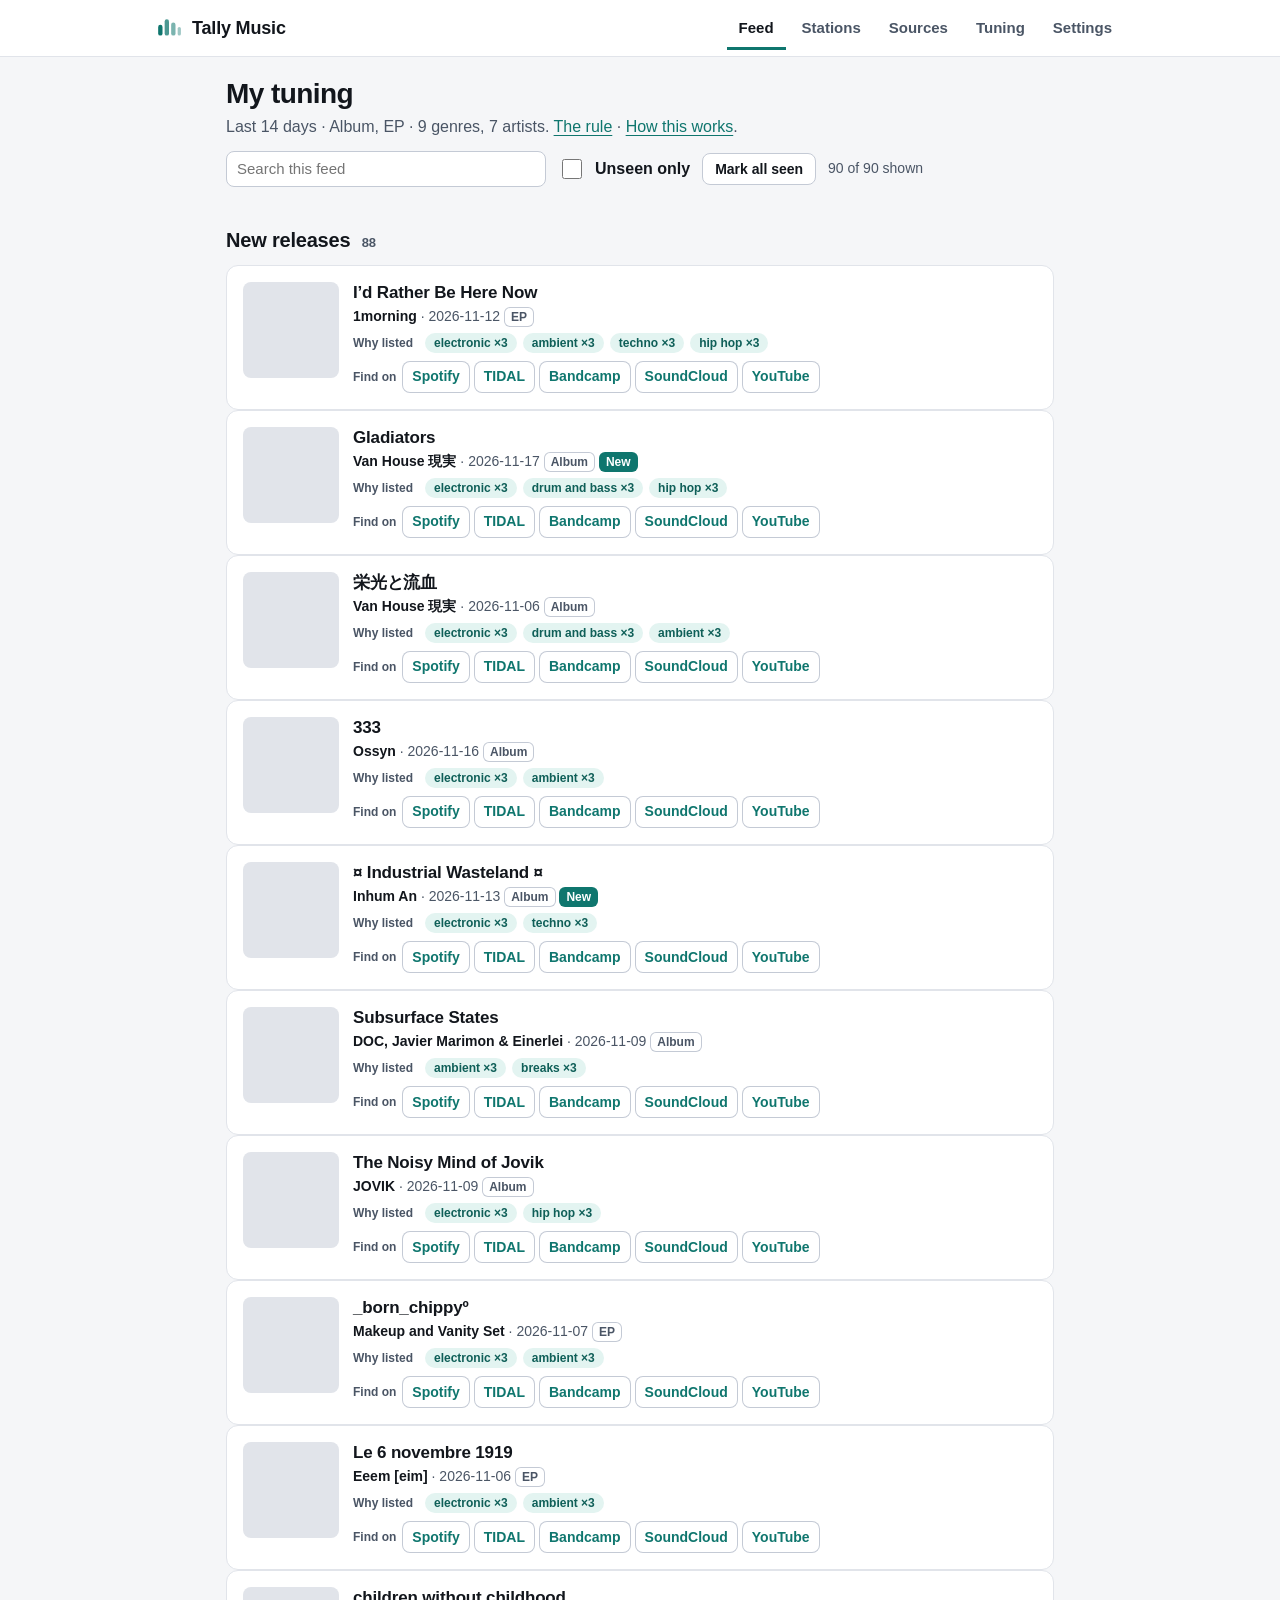
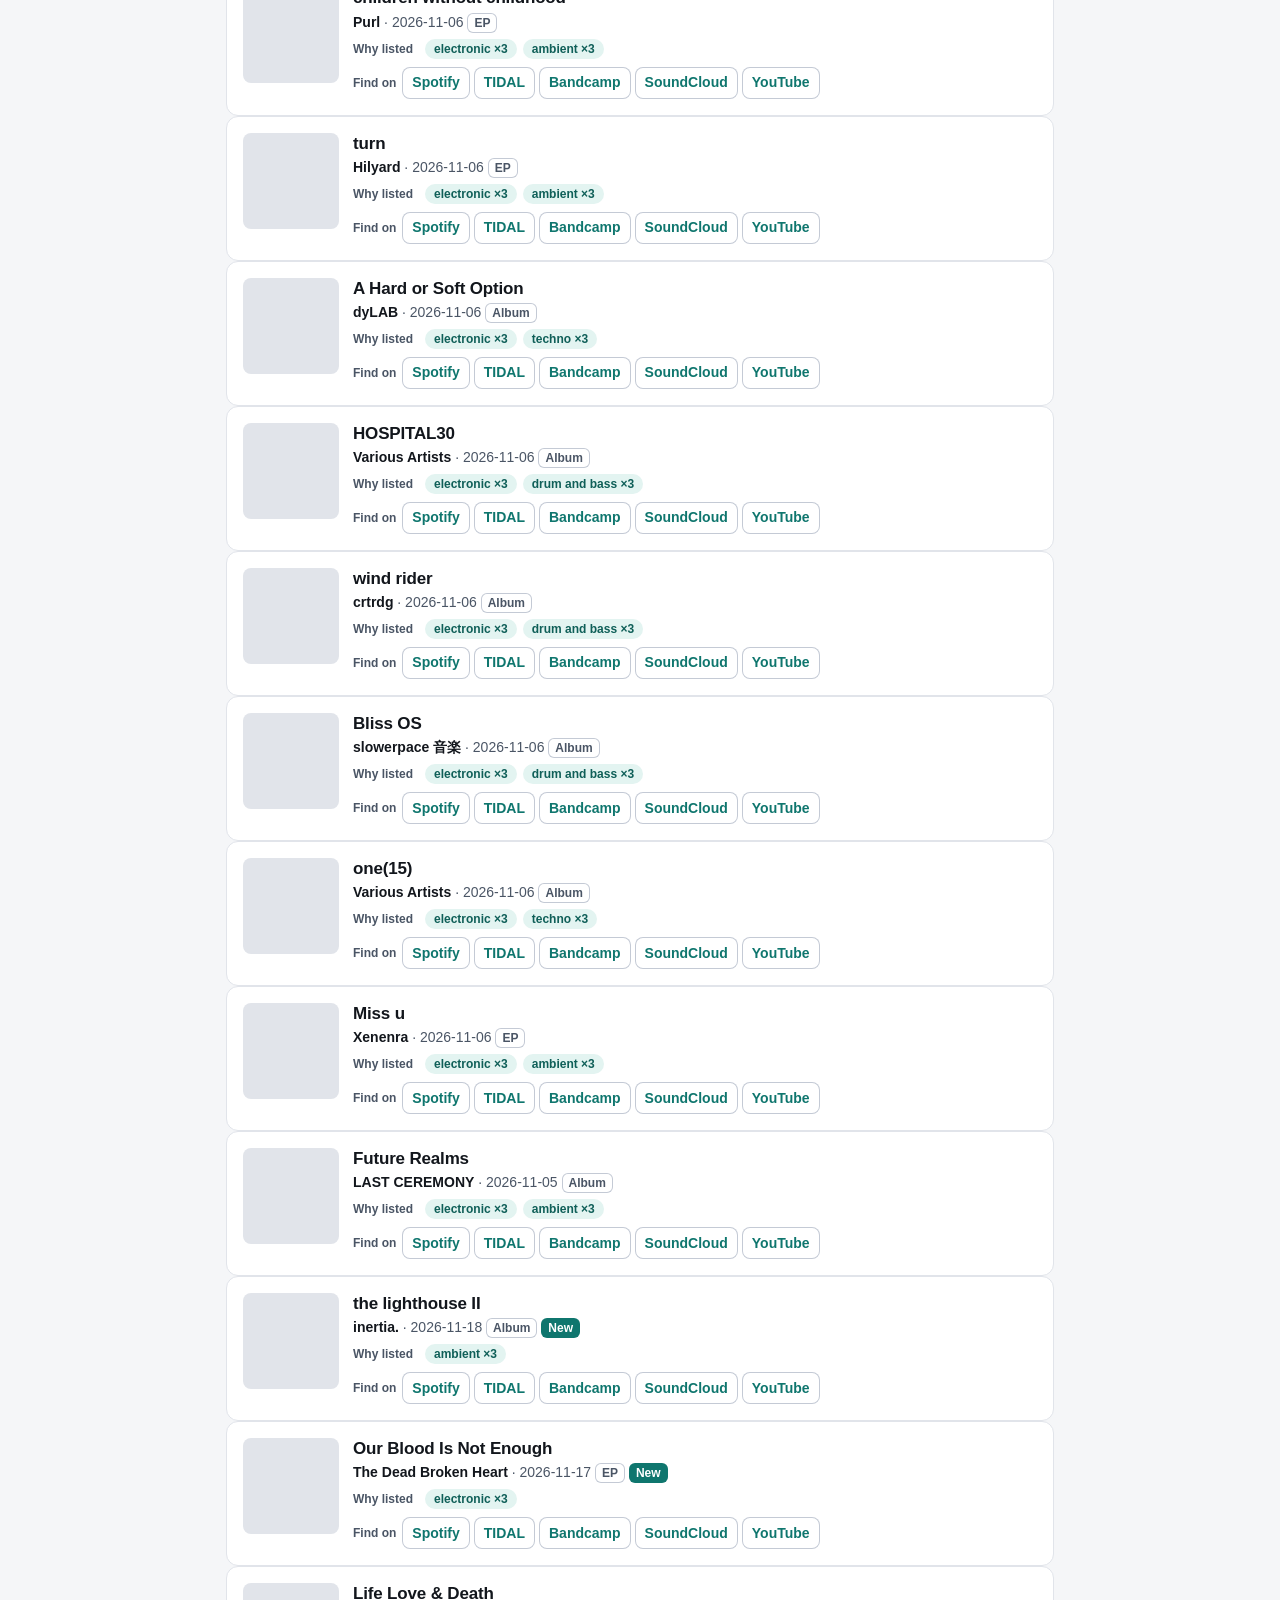
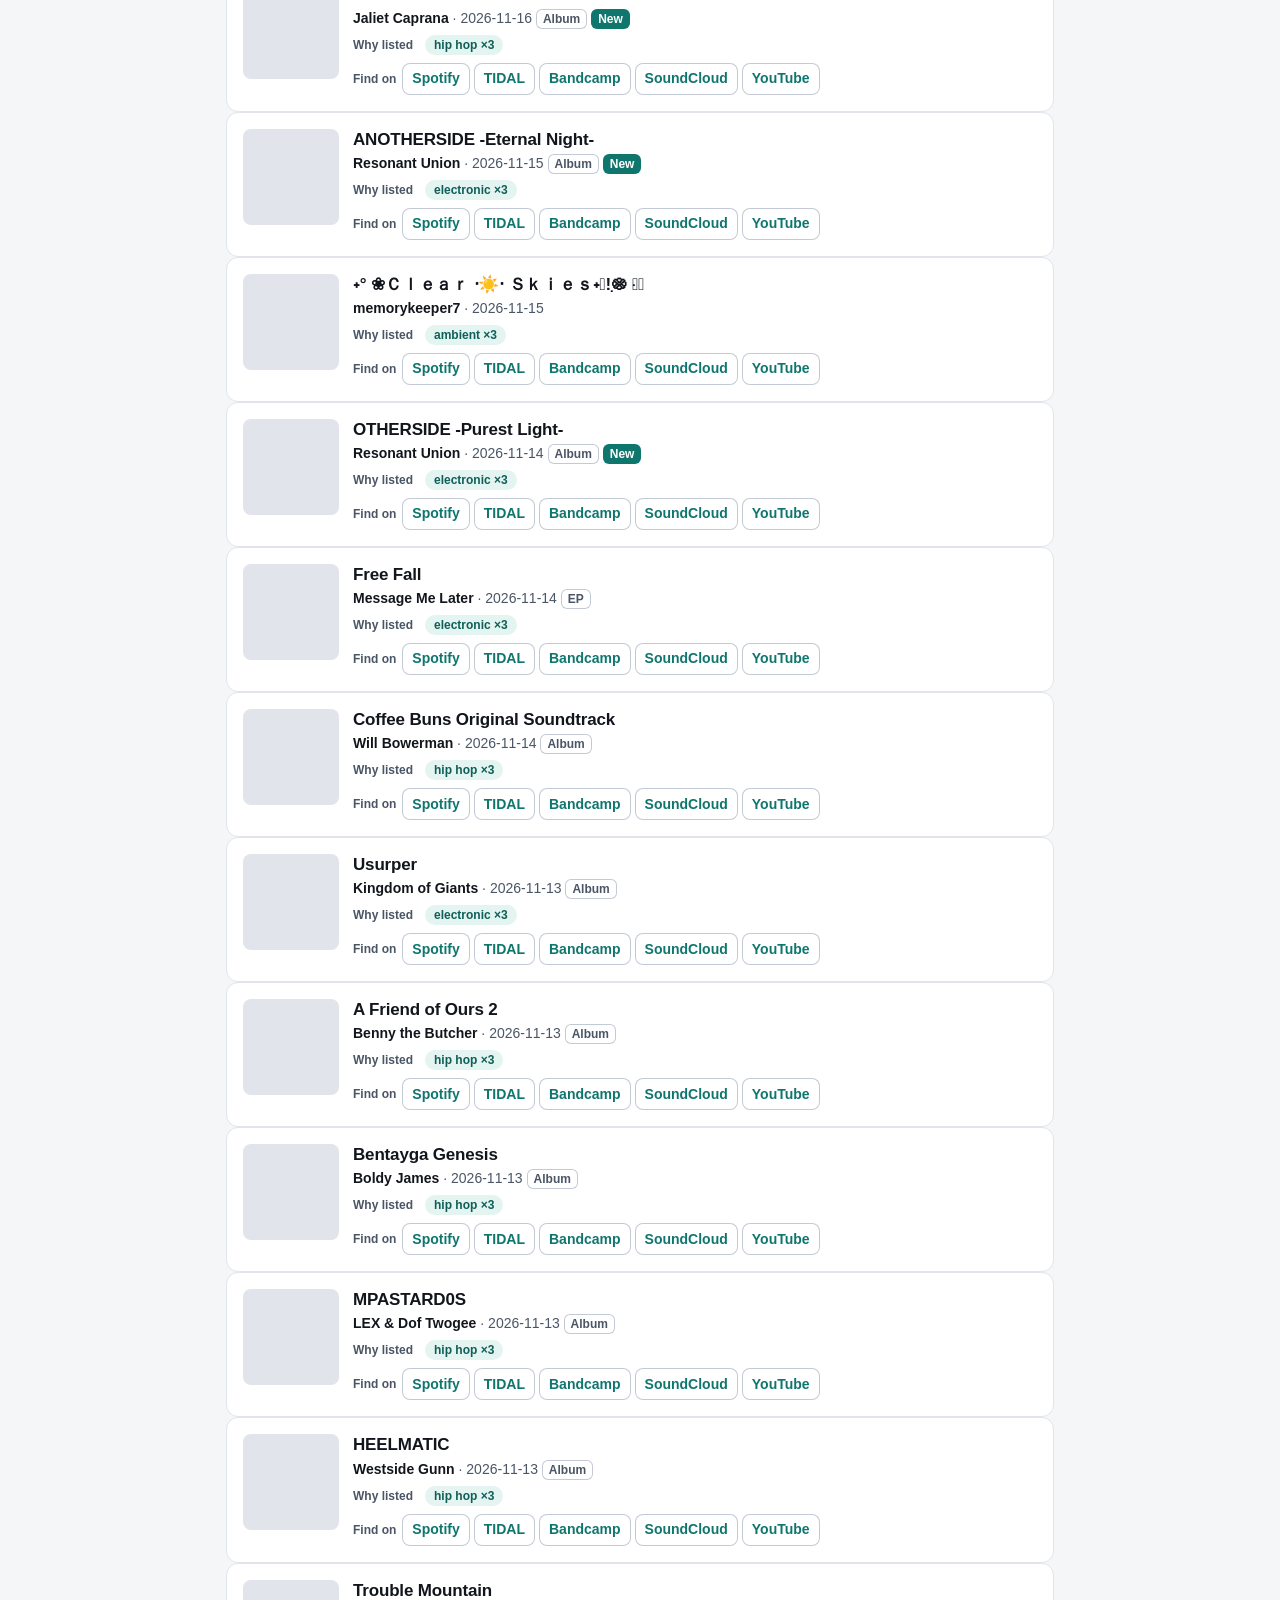
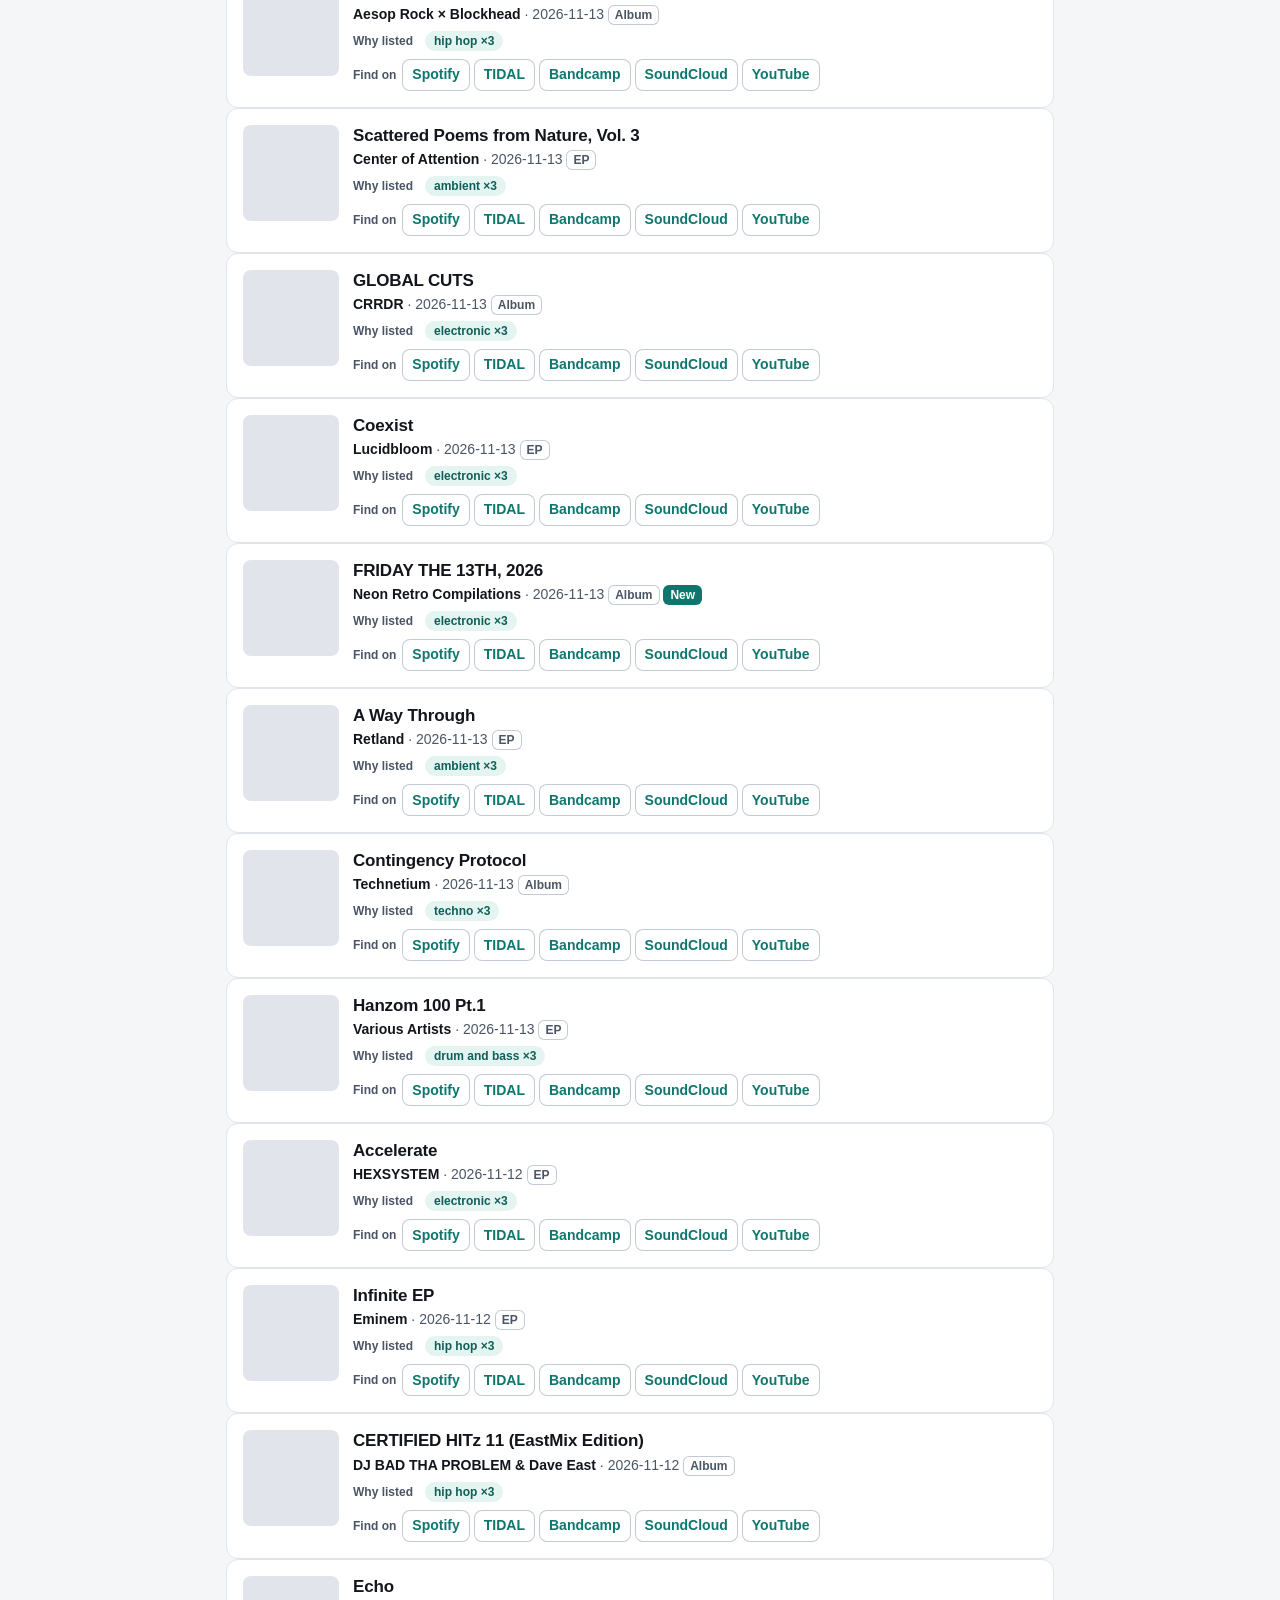
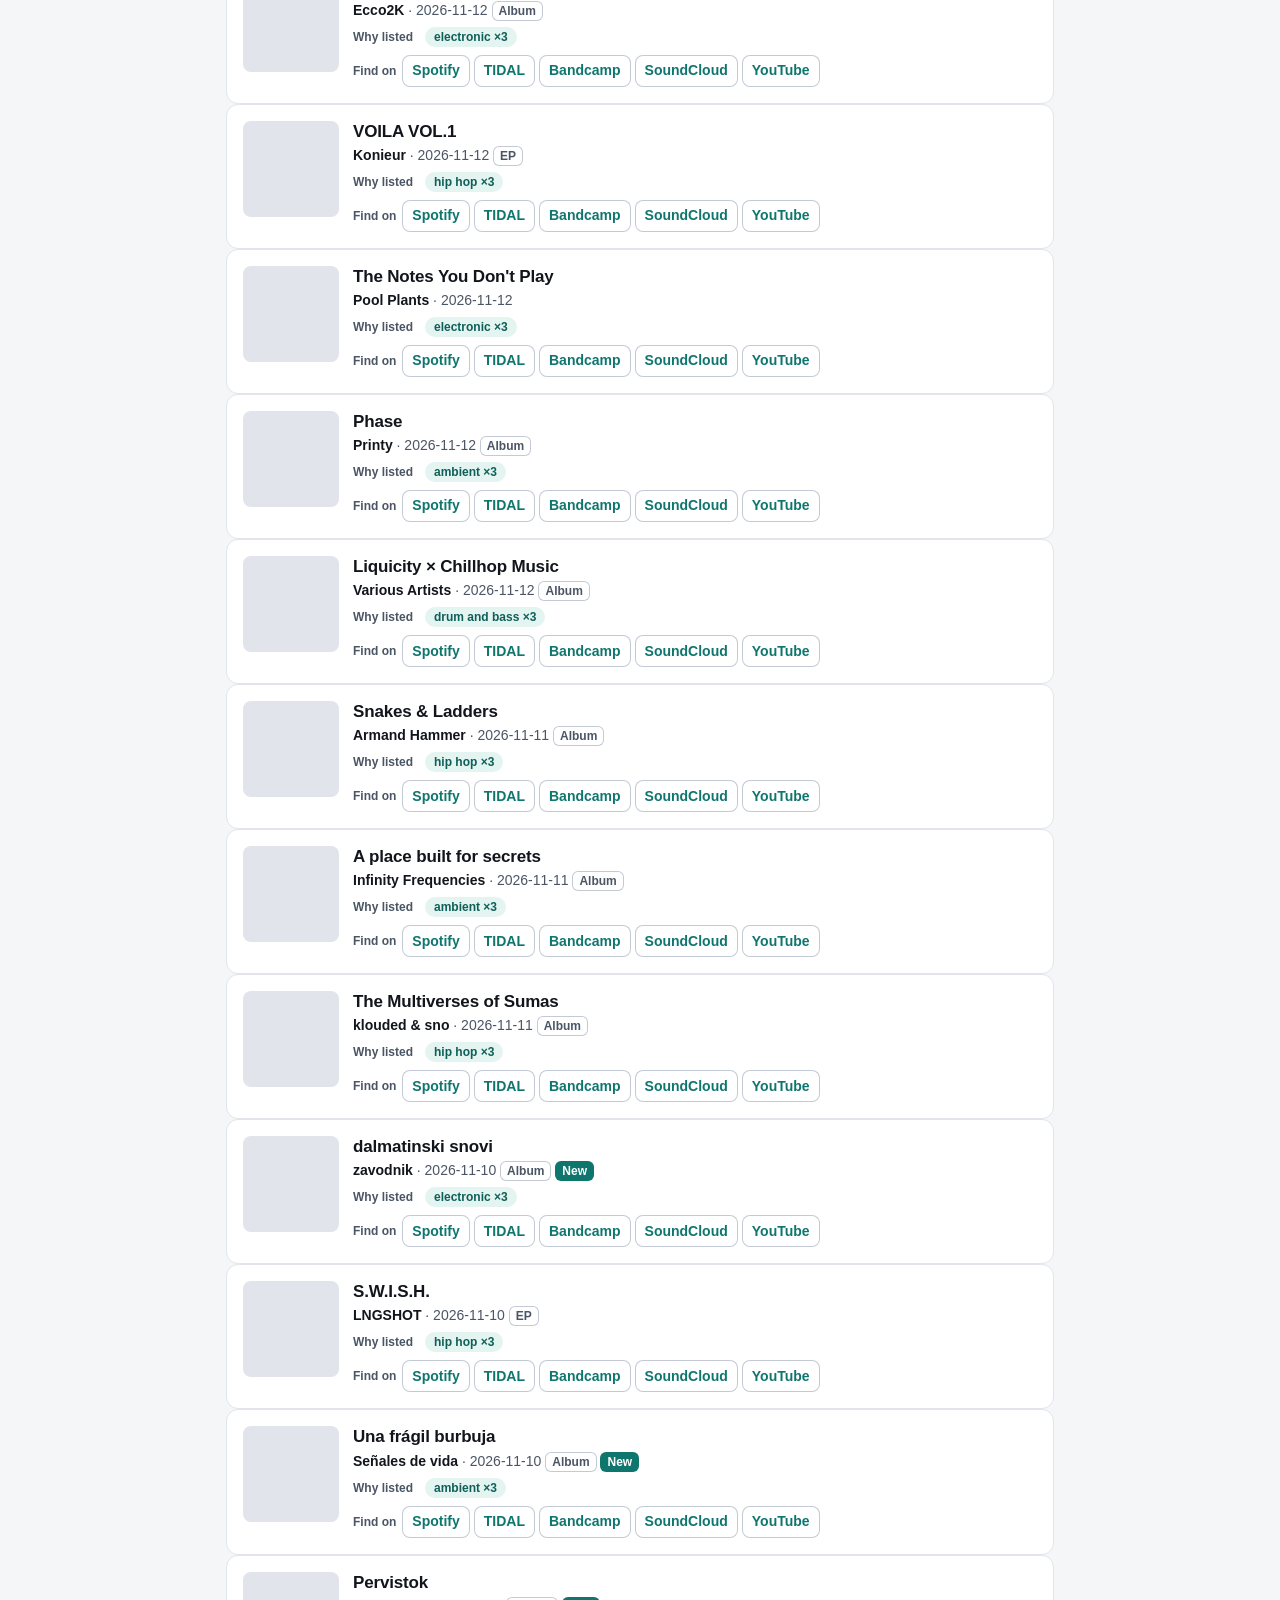
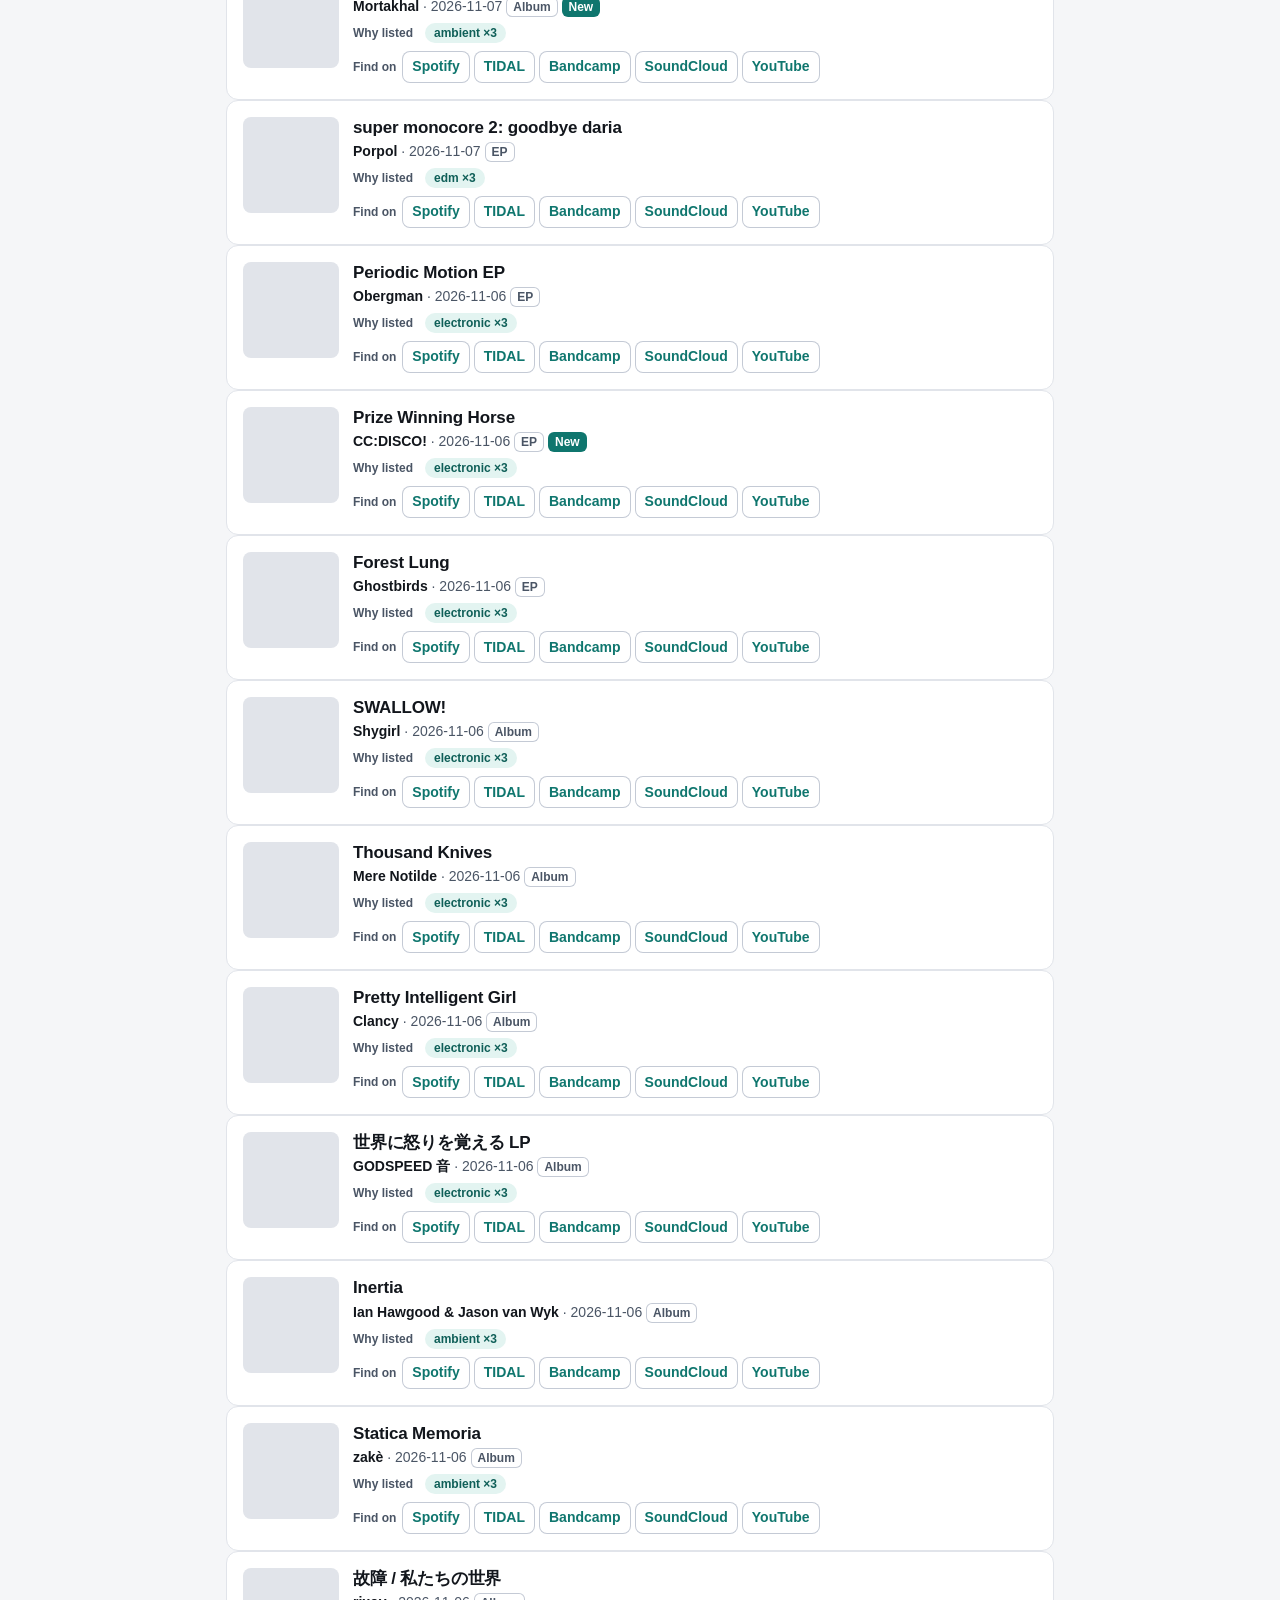
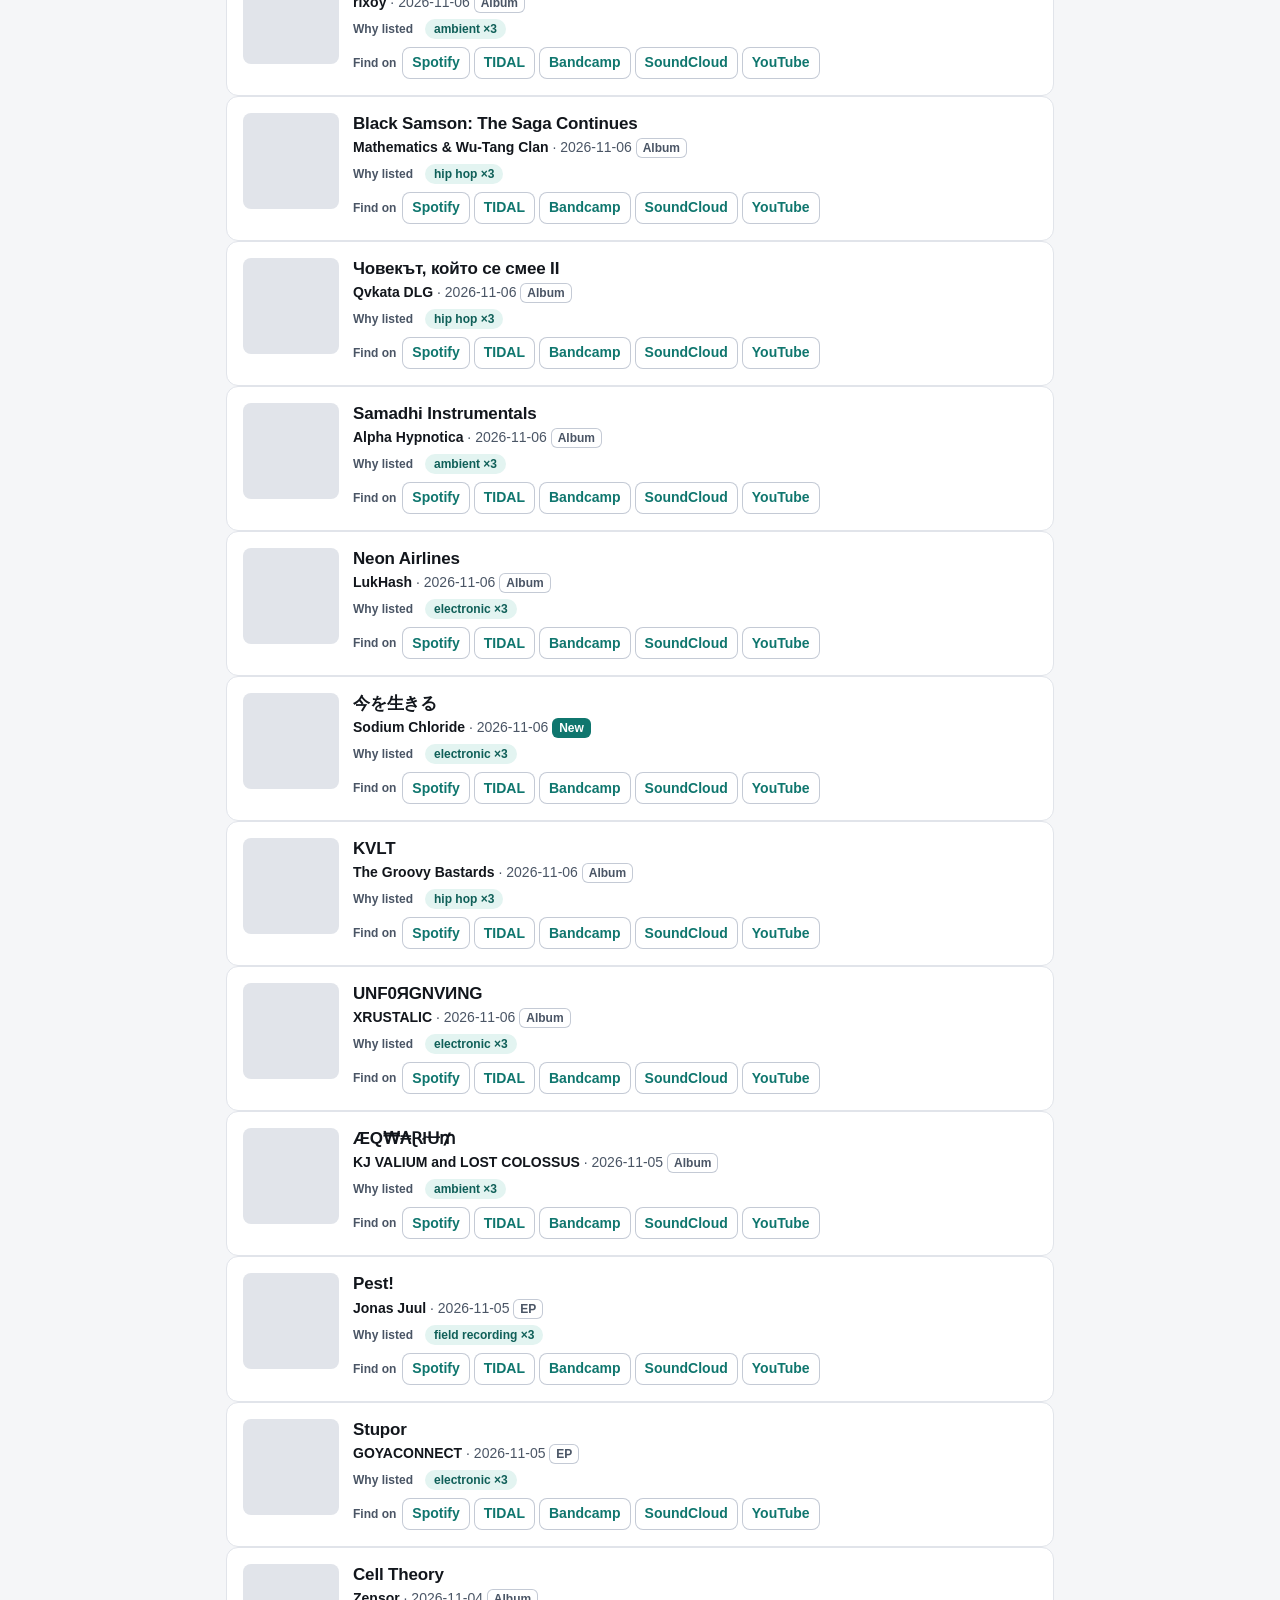
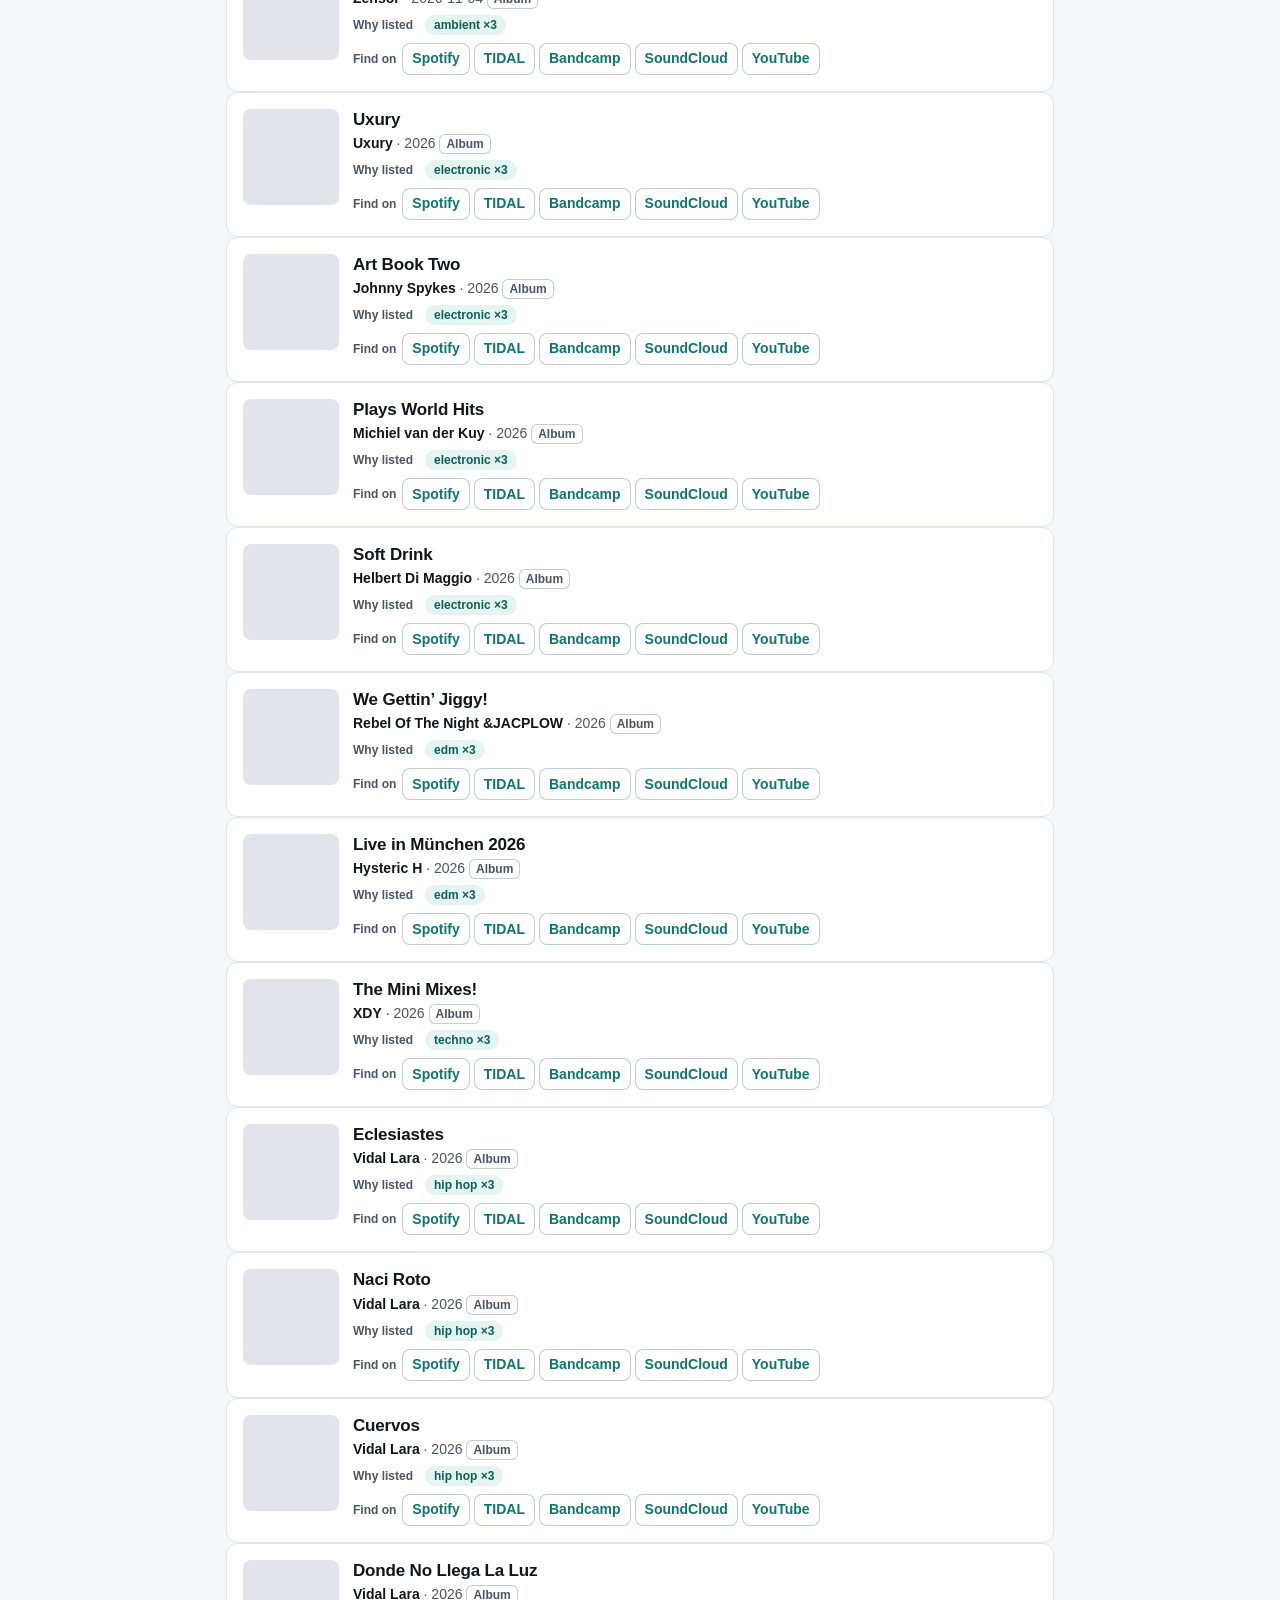
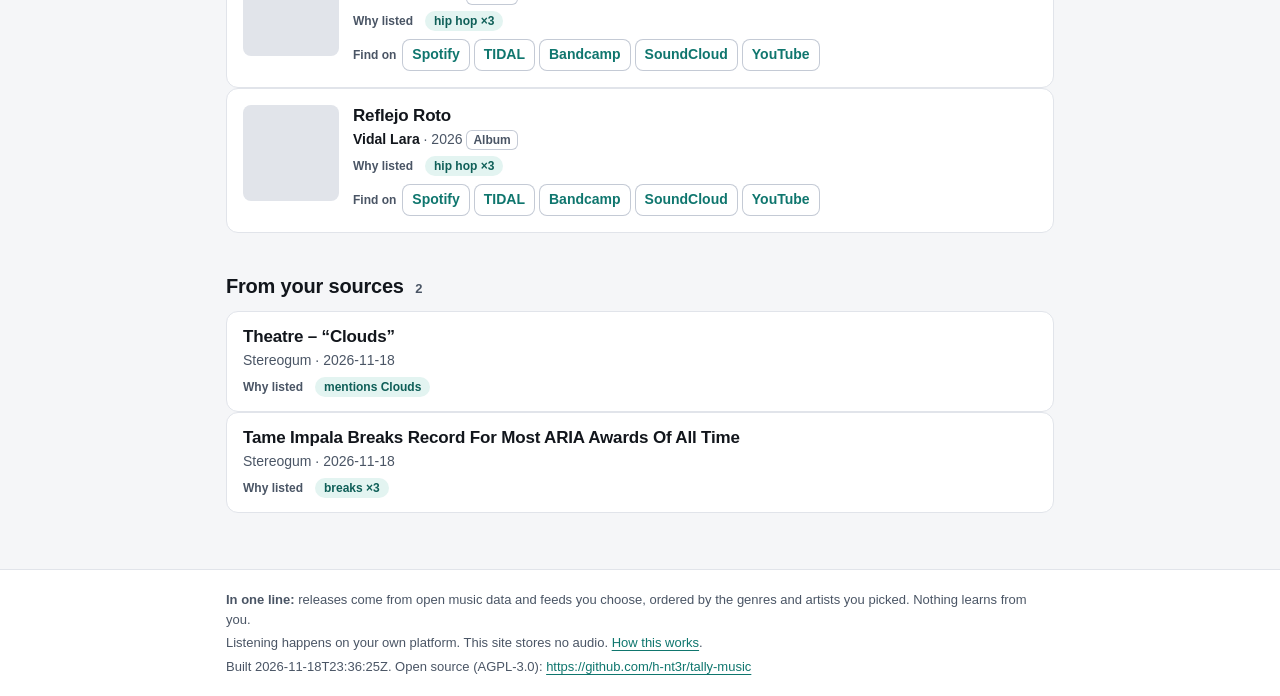
==== index.html @ 7924a6c0 "Published 2026-11-18 23:37 UTC" ====
<!doctype html>
<html lang="en"><head>
<meta charset="utf-8">
<meta name="viewport" content="width=device-width,initial-scale=1,viewport-fit=cover">
<meta name="color-scheme" content="light dark">
<meta name="referrer" content="no-referrer">
<meta name="built" content="2026-11-18T23:36:25Z">
<meta name="description" content="New music across your platforms, tuned to the genres and artists you pick. Stations are lists, not streams.">
<meta name="theme-color" content="#f5f6f8" media="(prefers-color-scheme: light)">
<meta name="theme-color" content="#000000" media="(prefers-color-scheme: dark)">
<title>My tuning · Tally Music</title>
<link rel="stylesheet" href="style.css">
<script src="app.js" defer></script>
<!--workbench-->
</head><body data-page="index.html" data-covers="1">
<a class="skip" href="#main">Skip to main content</a>
<header class="top"><div class="top-in">
<a class="brand" href="index.html" aria-label="Tally Music, home"><svg viewBox="0 0 24 24" aria-hidden="true"><rect x="2" y="9" width="4" height="10" rx="2" fill="var(--accent)"/><rect x="8" y="4" width="4" height="15" rx="2" fill="var(--accent)" opacity=".75"/><rect x="14" y="7" width="4" height="12" rx="2" fill="var(--accent)" opacity=".55"/><rect x="20" y="11" width="3" height="8" rx="1.5" fill="var(--accent)" opacity=".4"/></svg><span>Tally Music</span></a>
<nav class="primary" aria-label="Main"><a href="index.html" aria-current="page"><svg class="ic" viewBox="0 0 24 24" aria-hidden="true"><path d="M4 6h16M4 12h16M4 18h10"/></svg><span>Feed</span></a><a href="stations.html"><svg class="ic" viewBox="0 0 24 24" aria-hidden="true"><circle cx="12" cy="12" r="9"/><circle cx="12" cy="12" r="2.5"/></svg><span>Stations</span></a><a href="sources.html"><svg class="ic" viewBox="0 0 24 24" aria-hidden="true"><path d="M5 5a14 14 0 0 1 14 14M5 11a8 8 0 0 1 8 8"/><circle cx="6" cy="18" r="1.2"/></svg><span>Sources</span></a><a href="tuning.html"><svg class="ic" viewBox="0 0 24 24" aria-hidden="true"><path d="M5 6h8M17 6h2M5 12h2M11 12h8M5 18h10M19 18h0"/><circle cx="15" cy="6" r="2"/><circle cx="9" cy="12" r="2"/><circle cx="17" cy="18" r="2"/></svg><span>Tuning</span></a><a href="settings.html"><svg class="ic" viewBox="0 0 24 24" aria-hidden="true"><circle cx="12" cy="12" r="3"/><path d="M12 3v3M12 18v3M3 12h3M18 12h3M5.6 5.6l2.1 2.1M16.3 16.3l2.1 2.1M18.4 5.6l-2.1 2.1M7.7 16.3l-2.1 2.1"/></svg><span>Settings</span></a><!--workbench-nav--></nav>
</div></header>
<main id="main" tabindex="-1"><div class="wrap"><h1>My tuning</h1><p class="lede">Last 14 days · Album, EP · 9 genres, 7 artists. <a href="tuning.html">The rule</a> · <a href="methods.html">How this works</a>.</p><div class="tools" hidden><input type="search" id="q" placeholder="Search this feed" aria-label="Search this feed"><label class="opt"><input type="checkbox" id="unseen"> <span>Unseen only</span></label><button type="button" id="markseen">Mark all seen</button><span class="muted" id="tally-count" aria-live="polite"></span></div><p class="muted" id="none-left" hidden>Nothing here matches. Clear the search or turn off Unseen only.</p><div class="feed"><section><h2 class="sec">New releases <span class="count">88</span></h2><article class="rel" data-id="0c84c3eb-604f-4381-b17f-b9a87d8d63c4" data-title="I’d Rather Be Here Now" data-artist="1morning" data-seen-key="0c84c3eb-604f-4381-b17f-b9a87d8d63c4"><div class="art"><img src="https://coverartarchive.org/release-group/0c84c3eb-604f-4381-b17f-b9a87d8d63c4/front-250" alt="" loading="lazy" decoding="async" referrerpolicy="no-referrer" width="96" height="96" onerror="this.parentNode.classList.add('none')"></div><div class="rel-body"><h3 class="rel-title"><a href="https://musicbrainz.org/release-group/0c84c3eb-604f-4381-b17f-b9a87d8d63c4" rel="noopener noreferrer">I’d Rather Be Here Now</a></h3><p class="rel-meta"><span class="artist">1morning</span> · 2026-11-12 <span class="badge type">EP</span></p><p class="why"><span class="k">Why listed</span> <span class="pill">electronic ×3</span><span class="pill">ambient ×3</span><span class="pill">techno ×3</span><span class="pill">hip hop ×3</span></p><p class="listen"><span class="k">Find on</span> <span class="ls"><a data-p="spotify" href="https://open.spotify.com/search/1morning%20I%E2%80%99d%20Rather%20Be%20Here%20Now" rel="noopener noreferrer" target="_blank">Spotify</a><a data-p="tidal" href="https://tidal.com/search?q=1morning%20I%E2%80%99d%20Rather%20Be%20Here%20Now" rel="noopener noreferrer" target="_blank">TIDAL</a><a data-p="bandcamp" href="https://bandcamp.com/search?q=1morning%20I%E2%80%99d%20Rather%20Be%20Here%20Now" rel="noopener noreferrer" target="_blank">Bandcamp</a><a data-p="soundcloud" href="https://soundcloud.com/search?q=1morning%20I%E2%80%99d%20Rather%20Be%20Here%20Now" rel="noopener noreferrer" target="_blank">SoundCloud</a><a data-p="youtube" href="https://music.youtube.com/search?q=1morning%20I%E2%80%99d%20Rather%20Be%20Here%20Now" rel="noopener noreferrer" target="_blank">YouTube</a></span></p><div class="save" hidden></div></div></article><article class="rel" data-id="568afc53-ca81-451d-9c80-3d1fdf791cc7" data-title="Gladiators" data-artist="Van House 現実" data-seen-key="568afc53-ca81-451d-9c80-3d1fdf791cc7"><div class="art"><img src="https://coverartarchive.org/release-group/568afc53-ca81-451d-9c80-3d1fdf791cc7/front-250" alt="" loading="lazy" decoding="async" referrerpolicy="no-referrer" width="96" height="96" onerror="this.parentNode.classList.add('none')"></div><div class="rel-body"><h3 class="rel-title"><a href="https://musicbrainz.org/release-group/568afc53-ca81-451d-9c80-3d1fdf791cc7" rel="noopener noreferrer">Gladiators</a></h3><p class="rel-meta"><span class="artist">Van House 現実</span> · 2026-11-17 <span class="badge type">Album</span> <span class="badge new">New</span></p><p class="why"><span class="k">Why listed</span> <span class="pill">electronic ×3</span><span class="pill">drum and bass ×3</span><span class="pill">hip hop ×3</span></p><p class="listen"><span class="k">Find on</span> <span class="ls"><a data-p="spotify" href="https://open.spotify.com/search/Van%20House%20%E7%8F%BE%E5%AE%9F%20Gladiators" rel="noopener noreferrer" target="_blank">Spotify</a><a data-p="tidal" href="https://tidal.com/search?q=Van%20House%20%E7%8F%BE%E5%AE%9F%20Gladiators" rel="noopener noreferrer" target="_blank">TIDAL</a><a data-p="bandcamp" href="https://bandcamp.com/search?q=Van%20House%20%E7%8F%BE%E5%AE%9F%20Gladiators" rel="noopener noreferrer" target="_blank">Bandcamp</a><a data-p="soundcloud" href="https://soundcloud.com/search?q=Van%20House%20%E7%8F%BE%E5%AE%9F%20Gladiators" rel="noopener noreferrer" target="_blank">SoundCloud</a><a data-p="youtube" href="https://music.youtube.com/search?q=Van%20House%20%E7%8F%BE%E5%AE%9F%20Gladiators" rel="noopener noreferrer" target="_blank">YouTube</a></span></p><div class="save" hidden></div></div></article><article class="rel" data-id="2dc57aa7-8b69-4353-8ebd-6e89fd8fb67d" data-title="栄光と流血" data-artist="Van House 現実" data-seen-key="2dc57aa7-8b69-4353-8ebd-6e89fd8fb67d"><div class="art"><img src="https://coverartarchive.org/release-group/2dc57aa7-8b69-4353-8ebd-6e89fd8fb67d/front-250" alt="" loading="lazy" decoding="async" referrerpolicy="no-referrer" width="96" height="96" onerror="this.parentNode.classList.add('none')"></div><div class="rel-body"><h3 class="rel-title"><a href="https://musicbrainz.org/release-group/2dc57aa7-8b69-4353-8ebd-6e89fd8fb67d" rel="noopener noreferrer">栄光と流血</a></h3><p class="rel-meta"><span class="artist">Van House 現実</span> · 2026-11-06 <span class="badge type">Album</span></p><p class="why"><span class="k">Why listed</span> <span class="pill">electronic ×3</span><span class="pill">drum and bass ×3</span><span class="pill">ambient ×3</span></p><p class="listen"><span class="k">Find on</span> <span class="ls"><a data-p="spotify" href="https://open.spotify.com/search/Van%20House%20%E7%8F%BE%E5%AE%9F%20%E6%A0%84%E5%85%89%E3%81%A8%E6%B5%81%E8%A1%80" rel="noopener noreferrer" target="_blank">Spotify</a><a data-p="tidal" href="https://tidal.com/search?q=Van%20House%20%E7%8F%BE%E5%AE%9F%20%E6%A0%84%E5%85%89%E3%81%A8%E6%B5%81%E8%A1%80" rel="noopener noreferrer" target="_blank">TIDAL</a><a data-p="bandcamp" href="https://bandcamp.com/search?q=Van%20House%20%E7%8F%BE%E5%AE%9F%20%E6%A0%84%E5%85%89%E3%81%A8%E6%B5%81%E8%A1%80" rel="noopener noreferrer" target="_blank">Bandcamp</a><a data-p="soundcloud" href="https://soundcloud.com/search?q=Van%20House%20%E7%8F%BE%E5%AE%9F%20%E6%A0%84%E5%85%89%E3%81%A8%E6%B5%81%E8%A1%80" rel="noopener noreferrer" target="_blank">SoundCloud</a><a data-p="youtube" href="https://music.youtube.com/search?q=Van%20House%20%E7%8F%BE%E5%AE%9F%20%E6%A0%84%E5%85%89%E3%81%A8%E6%B5%81%E8%A1%80" rel="noopener noreferrer" target="_blank">YouTube</a></span></p><div class="save" hidden></div></div></article><article class="rel" data-id="3fa255c3-3a4f-4b56-9c30-cc5b47d7bedd" data-title="333" data-artist="Ossyn" data-seen-key="3fa255c3-3a4f-4b56-9c30-cc5b47d7bedd"><div class="art"><img src="https://coverartarchive.org/release-group/3fa255c3-3a4f-4b56-9c30-cc5b47d7bedd/front-250" alt="" loading="lazy" decoding="async" referrerpolicy="no-referrer" width="96" height="96" onerror="this.parentNode.classList.add('none')"></div><div class="rel-body"><h3 class="rel-title"><a href="https://musicbrainz.org/release-group/3fa255c3-3a4f-4b56-9c30-cc5b47d7bedd" rel="noopener noreferrer">333</a></h3><p class="rel-meta"><span class="artist">Ossyn</span> · 2026-11-16 <span class="badge type">Album</span></p><p class="why"><span class="k">Why listed</span> <span class="pill">electronic ×3</span><span class="pill">ambient ×3</span></p><p class="listen"><span class="k">Find on</span> <span class="ls"><a data-p="spotify" href="https://open.spotify.com/search/Ossyn%20333" rel="noopener noreferrer" target="_blank">Spotify</a><a data-p="tidal" href="https://tidal.com/search?q=Ossyn%20333" rel="noopener noreferrer" target="_blank">TIDAL</a><a data-p="bandcamp" href="https://bandcamp.com/search?q=Ossyn%20333" rel="noopener noreferrer" target="_blank">Bandcamp</a><a data-p="soundcloud" href="https://soundcloud.com/search?q=Ossyn%20333" rel="noopener noreferrer" target="_blank">SoundCloud</a><a data-p="youtube" href="https://music.youtube.com/search?q=Ossyn%20333" rel="noopener noreferrer" target="_blank">YouTube</a></span></p><div class="save" hidden></div></div></article><article class="rel" data-id="3684d9fb-f7d5-42d8-aa0f-c0e9267f73e1" data-title="¤ Industrial Wasteland ¤" data-artist="Inhum An" data-seen-key="3684d9fb-f7d5-42d8-aa0f-c0e9267f73e1"><div class="art"><img src="https://coverartarchive.org/release-group/3684d9fb-f7d5-42d8-aa0f-c0e9267f73e1/front-250" alt="" loading="lazy" decoding="async" referrerpolicy="no-referrer" width="96" height="96" onerror="this.parentNode.classList.add('none')"></div><div class="rel-body"><h3 class="rel-title"><a href="https://musicbrainz.org/release-group/3684d9fb-f7d5-42d8-aa0f-c0e9267f73e1" rel="noopener noreferrer">¤ Industrial Wasteland ¤</a></h3><p class="rel-meta"><span class="artist">Inhum An</span> · 2026-11-13 <span class="badge type">Album</span> <span class="badge new">New</span></p><p class="why"><span class="k">Why listed</span> <span class="pill">electronic ×3</span><span class="pill">techno ×3</span></p><p class="listen"><span class="k">Find on</span> <span class="ls"><a data-p="spotify" href="https://open.spotify.com/search/Inhum%20An%20%C2%A4%20Industrial%20Wasteland%20%C2%A4" rel="noopener noreferrer" target="_blank">Spotify</a><a data-p="tidal" href="https://tidal.com/search?q=Inhum%20An%20%C2%A4%20Industrial%20Wasteland%20%C2%A4" rel="noopener noreferrer" target="_blank">TIDAL</a><a data-p="bandcamp" href="https://bandcamp.com/search?q=Inhum%20An%20%C2%A4%20Industrial%20Wasteland%20%C2%A4" rel="noopener noreferrer" target="_blank">Bandcamp</a><a data-p="soundcloud" href="https://soundcloud.com/search?q=Inhum%20An%20%C2%A4%20Industrial%20Wasteland%20%C2%A4" rel="noopener noreferrer" target="_blank">SoundCloud</a><a data-p="youtube" href="https://music.youtube.com/search?q=Inhum%20An%20%C2%A4%20Industrial%20Wasteland%20%C2%A4" rel="noopener noreferrer" target="_blank">YouTube</a></span></p><div class="save" hidden></div></div></article><article class="rel" data-id="65509129-0279-4432-944c-030171ab6660" data-title="Subsurface States" data-artist="DOC, Javier Marimon &amp; Einerlei" data-seen-key="65509129-0279-4432-944c-030171ab6660"><div class="art"><img src="https://coverartarchive.org/release-group/65509129-0279-4432-944c-030171ab6660/front-250" alt="" loading="lazy" decoding="async" referrerpolicy="no-referrer" width="96" height="96" onerror="this.parentNode.classList.add('none')"></div><div class="rel-body"><h3 class="rel-title"><a href="https://musicbrainz.org/release-group/65509129-0279-4432-944c-030171ab6660" rel="noopener noreferrer">Subsurface States</a></h3><p class="rel-meta"><span class="artist">DOC, Javier Marimon &amp; Einerlei</span> · 2026-11-09 <span class="badge type">Album</span></p><p class="why"><span class="k">Why listed</span> <span class="pill">ambient ×3</span><span class="pill">breaks ×3</span></p><p class="listen"><span class="k">Find on</span> <span class="ls"><a data-p="spotify" href="https://open.spotify.com/search/DOC%2C%20Javier%20Marimon%20%26%20Einerlei%20Subsurface%20States" rel="noopener noreferrer" target="_blank">Spotify</a><a data-p="tidal" href="https://tidal.com/search?q=DOC%2C%20Javier%20Marimon%20%26%20Einerlei%20Subsurface%20States" rel="noopener noreferrer" target="_blank">TIDAL</a><a data-p="bandcamp" href="https://bandcamp.com/search?q=DOC%2C%20Javier%20Marimon%20%26%20Einerlei%20Subsurface%20States" rel="noopener noreferrer" target="_blank">Bandcamp</a><a data-p="soundcloud" href="https://soundcloud.com/search?q=DOC%2C%20Javier%20Marimon%20%26%20Einerlei%20Subsurface%20States" rel="noopener noreferrer" target="_blank">SoundCloud</a><a data-p="youtube" href="https://music.youtube.com/search?q=DOC%2C%20Javier%20Marimon%20%26%20Einerlei%20Subsurface%20States" rel="noopener noreferrer" target="_blank">YouTube</a></span></p><div class="save" hidden></div></div></article><article class="rel" data-id="e7e17c1c-c8de-4ec2-a6dd-54237948467c" data-title="The Noisy Mind of Jovik" data-artist="JOVIK" data-seen-key="e7e17c1c-c8de-4ec2-a6dd-54237948467c"><div class="art"><img src="https://coverartarchive.org/release-group/e7e17c1c-c8de-4ec2-a6dd-54237948467c/front-250" alt="" loading="lazy" decoding="async" referrerpolicy="no-referrer" width="96" height="96" onerror="this.parentNode.classList.add('none')"></div><div class="rel-body"><h3 class="rel-title"><a href="https://musicbrainz.org/release-group/e7e17c1c-c8de-4ec2-a6dd-54237948467c" rel="noopener noreferrer">The Noisy Mind of Jovik</a></h3><p class="rel-meta"><span class="artist">JOVIK</span> · 2026-11-09 <span class="badge type">Album</span></p><p class="why"><span class="k">Why listed</span> <span class="pill">electronic ×3</span><span class="pill">hip hop ×3</span></p><p class="listen"><span class="k">Find on</span> <span class="ls"><a data-p="spotify" href="https://open.spotify.com/search/JOVIK%20The%20Noisy%20Mind%20of%20Jovik" rel="noopener noreferrer" target="_blank">Spotify</a><a data-p="tidal" href="https://tidal.com/search?q=JOVIK%20The%20Noisy%20Mind%20of%20Jovik" rel="noopener noreferrer" target="_blank">TIDAL</a><a data-p="bandcamp" href="https://bandcamp.com/search?q=JOVIK%20The%20Noisy%20Mind%20of%20Jovik" rel="noopener noreferrer" target="_blank">Bandcamp</a><a data-p="soundcloud" href="https://soundcloud.com/search?q=JOVIK%20The%20Noisy%20Mind%20of%20Jovik" rel="noopener noreferrer" target="_blank">SoundCloud</a><a data-p="youtube" href="https://music.youtube.com/search?q=JOVIK%20The%20Noisy%20Mind%20of%20Jovik" rel="noopener noreferrer" target="_blank">YouTube</a></span></p><div class="save" hidden></div></div></article><article class="rel" data-id="1c8a32f2-55ce-42a6-9b32-710081e3af26" data-title="_born_chippyº" data-artist="Makeup and Vanity Set" data-seen-key="1c8a32f2-55ce-42a6-9b32-710081e3af26"><div class="art"><img src="https://coverartarchive.org/release-group/1c8a32f2-55ce-42a6-9b32-710081e3af26/front-250" alt="" loading="lazy" decoding="async" referrerpolicy="no-referrer" width="96" height="96" onerror="this.parentNode.classList.add('none')"></div><div class="rel-body"><h3 class="rel-title"><a href="https://musicbrainz.org/release-group/1c8a32f2-55ce-42a6-9b32-710081e3af26" rel="noopener noreferrer">_born_chippyº</a></h3><p class="rel-meta"><span class="artist">Makeup and Vanity Set</span> · 2026-11-07 <span class="badge type">EP</span></p><p class="why"><span class="k">Why listed</span> <span class="pill">electronic ×3</span><span class="pill">ambient ×3</span></p><p class="listen"><span class="k">Find on</span> <span class="ls"><a data-p="spotify" href="https://open.spotify.com/search/Makeup%20and%20Vanity%20Set%20_born_chippy%C2%BA" rel="noopener noreferrer" target="_blank">Spotify</a><a data-p="tidal" href="https://tidal.com/search?q=Makeup%20and%20Vanity%20Set%20_born_chippy%C2%BA" rel="noopener noreferrer" target="_blank">TIDAL</a><a data-p="bandcamp" href="https://bandcamp.com/search?q=Makeup%20and%20Vanity%20Set%20_born_chippy%C2%BA" rel="noopener noreferrer" target="_blank">Bandcamp</a><a data-p="soundcloud" href="https://soundcloud.com/search?q=Makeup%20and%20Vanity%20Set%20_born_chippy%C2%BA" rel="noopener noreferrer" target="_blank">SoundCloud</a><a data-p="youtube" href="https://music.youtube.com/search?q=Makeup%20and%20Vanity%20Set%20_born_chippy%C2%BA" rel="noopener noreferrer" target="_blank">YouTube</a></span></p><div class="save" hidden></div></div></article><article class="rel" data-id="8e088412-7e95-4659-bd69-916b31b3f7fa" data-title="Le 6 novembre 1919" data-artist="Eeem [eim]" data-seen-key="8e088412-7e95-4659-bd69-916b31b3f7fa"><div class="art"><img src="https://coverartarchive.org/release-group/8e088412-7e95-4659-bd69-916b31b3f7fa/front-250" alt="" loading="lazy" decoding="async" referrerpolicy="no-referrer" width="96" height="96" onerror="this.parentNode.classList.add('none')"></div><div class="rel-body"><h3 class="rel-title"><a href="https://musicbrainz.org/release-group/8e088412-7e95-4659-bd69-916b31b3f7fa" rel="noopener noreferrer">Le 6 novembre 1919</a></h3><p class="rel-meta"><span class="artist">Eeem [eim]</span> · 2026-11-06 <span class="badge type">EP</span></p><p class="why"><span class="k">Why listed</span> <span class="pill">electronic ×3</span><span class="pill">ambient ×3</span></p><p class="listen"><span class="k">Find on</span> <span class="ls"><a data-p="spotify" href="https://open.spotify.com/search/Eeem%20%5Beim%5D%20Le%206%20novembre%201919" rel="noopener noreferrer" target="_blank">Spotify</a><a data-p="tidal" href="https://tidal.com/search?q=Eeem%20%5Beim%5D%20Le%206%20novembre%201919" rel="noopener noreferrer" target="_blank">TIDAL</a><a data-p="bandcamp" href="https://bandcamp.com/search?q=Eeem%20%5Beim%5D%20Le%206%20novembre%201919" rel="noopener noreferrer" target="_blank">Bandcamp</a><a data-p="soundcloud" href="https://soundcloud.com/search?q=Eeem%20%5Beim%5D%20Le%206%20novembre%201919" rel="noopener noreferrer" target="_blank">SoundCloud</a><a data-p="youtube" href="https://music.youtube.com/search?q=Eeem%20%5Beim%5D%20Le%206%20novembre%201919" rel="noopener noreferrer" target="_blank">YouTube</a></span></p><div class="save" hidden></div></div></article><article class="rel" data-id="faaddc6a-0ce3-4a76-866f-ea89ce58782d" data-title="children without childhood" data-artist="Purl" data-seen-key="faaddc6a-0ce3-4a76-866f-ea89ce58782d"><div class="art"><img src="https://coverartarchive.org/release-group/faaddc6a-0ce3-4a76-866f-ea89ce58782d/front-250" alt="" loading="lazy" decoding="async" referrerpolicy="no-referrer" width="96" height="96" onerror="this.parentNode.classList.add('none')"></div><div class="rel-body"><h3 class="rel-title"><a href="https://musicbrainz.org/release-group/faaddc6a-0ce3-4a76-866f-ea89ce58782d" rel="noopener noreferrer">children without childhood</a></h3><p class="rel-meta"><span class="artist">Purl</span> · 2026-11-06 <span class="badge type">EP</span></p><p class="why"><span class="k">Why listed</span> <span class="pill">electronic ×3</span><span class="pill">ambient ×3</span></p><p class="listen"><span class="k">Find on</span> <span class="ls"><a data-p="spotify" href="https://open.spotify.com/search/Purl%20children%20without%20childhood" rel="noopener noreferrer" target="_blank">Spotify</a><a data-p="tidal" href="https://tidal.com/search?q=Purl%20children%20without%20childhood" rel="noopener noreferrer" target="_blank">TIDAL</a><a data-p="bandcamp" href="https://bandcamp.com/search?q=Purl%20children%20without%20childhood" rel="noopener noreferrer" target="_blank">Bandcamp</a><a data-p="soundcloud" href="https://soundcloud.com/search?q=Purl%20children%20without%20childhood" rel="noopener noreferrer" target="_blank">SoundCloud</a><a data-p="youtube" href="https://music.youtube.com/search?q=Purl%20children%20without%20childhood" rel="noopener noreferrer" target="_blank">YouTube</a></span></p><div class="save" hidden></div></div></article><article class="rel" data-id="2f79af02-b8e6-463d-ae71-9e2d6e4c851e" data-title="turn" data-artist="Hilyard" data-seen-key="2f79af02-b8e6-463d-ae71-9e2d6e4c851e"><div class="art"><img src="https://coverartarchive.org/release-group/2f79af02-b8e6-463d-ae71-9e2d6e4c851e/front-250" alt="" loading="lazy" decoding="async" referrerpolicy="no-referrer" width="96" height="96" onerror="this.parentNode.classList.add('none')"></div><div class="rel-body"><h3 class="rel-title"><a href="https://musicbrainz.org/release-group/2f79af02-b8e6-463d-ae71-9e2d6e4c851e" rel="noopener noreferrer">turn</a></h3><p class="rel-meta"><span class="artist">Hilyard</span> · 2026-11-06 <span class="badge type">EP</span></p><p class="why"><span class="k">Why listed</span> <span class="pill">electronic ×3</span><span class="pill">ambient ×3</span></p><p class="listen"><span class="k">Find on</span> <span class="ls"><a data-p="spotify" href="https://open.spotify.com/search/Hilyard%20turn" rel="noopener noreferrer" target="_blank">Spotify</a><a data-p="tidal" href="https://tidal.com/search?q=Hilyard%20turn" rel="noopener noreferrer" target="_blank">TIDAL</a><a data-p="bandcamp" href="https://bandcamp.com/search?q=Hilyard%20turn" rel="noopener noreferrer" target="_blank">Bandcamp</a><a data-p="soundcloud" href="https://soundcloud.com/search?q=Hilyard%20turn" rel="noopener noreferrer" target="_blank">SoundCloud</a><a data-p="youtube" href="https://music.youtube.com/search?q=Hilyard%20turn" rel="noopener noreferrer" target="_blank">YouTube</a></span></p><div class="save" hidden></div></div></article><article class="rel" data-id="5804858b-1797-41ee-9598-4a1709769c90" data-title="A Hard or Soft Option" data-artist="dyLAB" data-seen-key="5804858b-1797-41ee-9598-4a1709769c90"><div class="art"><img src="https://coverartarchive.org/release-group/5804858b-1797-41ee-9598-4a1709769c90/front-250" alt="" loading="lazy" decoding="async" referrerpolicy="no-referrer" width="96" height="96" onerror="this.parentNode.classList.add('none')"></div><div class="rel-body"><h3 class="rel-title"><a href="https://musicbrainz.org/release-group/5804858b-1797-41ee-9598-4a1709769c90" rel="noopener noreferrer">A Hard or Soft Option</a></h3><p class="rel-meta"><span class="artist">dyLAB</span> · 2026-11-06 <span class="badge type">Album</span></p><p class="why"><span class="k">Why listed</span> <span class="pill">electronic ×3</span><span class="pill">techno ×3</span></p><p class="listen"><span class="k">Find on</span> <span class="ls"><a data-p="spotify" href="https://open.spotify.com/search/dyLAB%20A%20Hard%20or%20Soft%20Option" rel="noopener noreferrer" target="_blank">Spotify</a><a data-p="tidal" href="https://tidal.com/search?q=dyLAB%20A%20Hard%20or%20Soft%20Option" rel="noopener noreferrer" target="_blank">TIDAL</a><a data-p="bandcamp" href="https://bandcamp.com/search?q=dyLAB%20A%20Hard%20or%20Soft%20Option" rel="noopener noreferrer" target="_blank">Bandcamp</a><a data-p="soundcloud" href="https://soundcloud.com/search?q=dyLAB%20A%20Hard%20or%20Soft%20Option" rel="noopener noreferrer" target="_blank">SoundCloud</a><a data-p="youtube" href="https://music.youtube.com/search?q=dyLAB%20A%20Hard%20or%20Soft%20Option" rel="noopener noreferrer" target="_blank">YouTube</a></span></p><div class="save" hidden></div></div></article><article class="rel" data-id="cb1a5e84-d677-4ef0-94a1-e82986eefc2b" data-title="HOSPITAL30" data-artist="Various Artists" data-seen-key="cb1a5e84-d677-4ef0-94a1-e82986eefc2b"><div class="art"><img src="https://coverartarchive.org/release-group/cb1a5e84-d677-4ef0-94a1-e82986eefc2b/front-250" alt="" loading="lazy" decoding="async" referrerpolicy="no-referrer" width="96" height="96" onerror="this.parentNode.classList.add('none')"></div><div class="rel-body"><h3 class="rel-title"><a href="https://musicbrainz.org/release-group/cb1a5e84-d677-4ef0-94a1-e82986eefc2b" rel="noopener noreferrer">HOSPITAL30</a></h3><p class="rel-meta"><span class="artist">Various Artists</span> · 2026-11-06 <span class="badge type">Album</span></p><p class="why"><span class="k">Why listed</span> <span class="pill">electronic ×3</span><span class="pill">drum and bass ×3</span></p><p class="listen"><span class="k">Find on</span> <span class="ls"><a data-p="spotify" href="https://open.spotify.com/search/Various%20Artists%20HOSPITAL30" rel="noopener noreferrer" target="_blank">Spotify</a><a data-p="tidal" href="https://tidal.com/search?q=Various%20Artists%20HOSPITAL30" rel="noopener noreferrer" target="_blank">TIDAL</a><a data-p="bandcamp" href="https://bandcamp.com/search?q=Various%20Artists%20HOSPITAL30" rel="noopener noreferrer" target="_blank">Bandcamp</a><a data-p="soundcloud" href="https://soundcloud.com/search?q=Various%20Artists%20HOSPITAL30" rel="noopener noreferrer" target="_blank">SoundCloud</a><a data-p="youtube" href="https://music.youtube.com/search?q=Various%20Artists%20HOSPITAL30" rel="noopener noreferrer" target="_blank">YouTube</a></span></p><div class="save" hidden></div></div></article><article class="rel" data-id="0a0fc698-a505-4871-8906-32034d0cc62e" data-title="wind rider" data-artist="crtrdg" data-seen-key="0a0fc698-a505-4871-8906-32034d0cc62e"><div class="art"><img src="https://coverartarchive.org/release-group/0a0fc698-a505-4871-8906-32034d0cc62e/front-250" alt="" loading="lazy" decoding="async" referrerpolicy="no-referrer" width="96" height="96" onerror="this.parentNode.classList.add('none')"></div><div class="rel-body"><h3 class="rel-title"><a href="https://musicbrainz.org/release-group/0a0fc698-a505-4871-8906-32034d0cc62e" rel="noopener noreferrer">wind rider</a></h3><p class="rel-meta"><span class="artist">crtrdg</span> · 2026-11-06 <span class="badge type">Album</span></p><p class="why"><span class="k">Why listed</span> <span class="pill">electronic ×3</span><span class="pill">drum and bass ×3</span></p><p class="listen"><span class="k">Find on</span> <span class="ls"><a data-p="spotify" href="https://open.spotify.com/search/crtrdg%20wind%20rider" rel="noopener noreferrer" target="_blank">Spotify</a><a data-p="tidal" href="https://tidal.com/search?q=crtrdg%20wind%20rider" rel="noopener noreferrer" target="_blank">TIDAL</a><a data-p="bandcamp" href="https://bandcamp.com/search?q=crtrdg%20wind%20rider" rel="noopener noreferrer" target="_blank">Bandcamp</a><a data-p="soundcloud" href="https://soundcloud.com/search?q=crtrdg%20wind%20rider" rel="noopener noreferrer" target="_blank">SoundCloud</a><a data-p="youtube" href="https://music.youtube.com/search?q=crtrdg%20wind%20rider" rel="noopener noreferrer" target="_blank">YouTube</a></span></p><div class="save" hidden></div></div></article><article class="rel" data-id="196c28ad-da6c-480d-b82a-8cc70cedea12" data-title="Bliss OS" data-artist="slowerpace 音楽" data-seen-key="196c28ad-da6c-480d-b82a-8cc70cedea12"><div class="art"><img src="https://coverartarchive.org/release-group/196c28ad-da6c-480d-b82a-8cc70cedea12/front-250" alt="" loading="lazy" decoding="async" referrerpolicy="no-referrer" width="96" height="96" onerror="this.parentNode.classList.add('none')"></div><div class="rel-body"><h3 class="rel-title"><a href="https://musicbrainz.org/release-group/196c28ad-da6c-480d-b82a-8cc70cedea12" rel="noopener noreferrer">Bliss OS</a></h3><p class="rel-meta"><span class="artist">slowerpace 音楽</span> · 2026-11-06 <span class="badge type">Album</span></p><p class="why"><span class="k">Why listed</span> <span class="pill">electronic ×3</span><span class="pill">drum and bass ×3</span></p><p class="listen"><span class="k">Find on</span> <span class="ls"><a data-p="spotify" href="https://open.spotify.com/search/slowerpace%20%E9%9F%B3%E6%A5%BD%20Bliss%20OS" rel="noopener noreferrer" target="_blank">Spotify</a><a data-p="tidal" href="https://tidal.com/search?q=slowerpace%20%E9%9F%B3%E6%A5%BD%20Bliss%20OS" rel="noopener noreferrer" target="_blank">TIDAL</a><a data-p="bandcamp" href="https://bandcamp.com/search?q=slowerpace%20%E9%9F%B3%E6%A5%BD%20Bliss%20OS" rel="noopener noreferrer" target="_blank">Bandcamp</a><a data-p="soundcloud" href="https://soundcloud.com/search?q=slowerpace%20%E9%9F%B3%E6%A5%BD%20Bliss%20OS" rel="noopener noreferrer" target="_blank">SoundCloud</a><a data-p="youtube" href="https://music.youtube.com/search?q=slowerpace%20%E9%9F%B3%E6%A5%BD%20Bliss%20OS" rel="noopener noreferrer" target="_blank">YouTube</a></span></p><div class="save" hidden></div></div></article><article class="rel" data-id="b7c01af8-2e33-44e4-80a7-465b662dae97" data-title="one(15)" data-artist="Various Artists" data-seen-key="b7c01af8-2e33-44e4-80a7-465b662dae97"><div class="art"><img src="https://coverartarchive.org/release-group/b7c01af8-2e33-44e4-80a7-465b662dae97/front-250" alt="" loading="lazy" decoding="async" referrerpolicy="no-referrer" width="96" height="96" onerror="this.parentNode.classList.add('none')"></div><div class="rel-body"><h3 class="rel-title"><a href="https://musicbrainz.org/release-group/b7c01af8-2e33-44e4-80a7-465b662dae97" rel="noopener noreferrer">one(15)</a></h3><p class="rel-meta"><span class="artist">Various Artists</span> · 2026-11-06 <span class="badge type">Album</span></p><p class="why"><span class="k">Why listed</span> <span class="pill">electronic ×3</span><span class="pill">techno ×3</span></p><p class="listen"><span class="k">Find on</span> <span class="ls"><a data-p="spotify" href="https://open.spotify.com/search/Various%20Artists%20one%2815%29" rel="noopener noreferrer" target="_blank">Spotify</a><a data-p="tidal" href="https://tidal.com/search?q=Various%20Artists%20one%2815%29" rel="noopener noreferrer" target="_blank">TIDAL</a><a data-p="bandcamp" href="https://bandcamp.com/search?q=Various%20Artists%20one%2815%29" rel="noopener noreferrer" target="_blank">Bandcamp</a><a data-p="soundcloud" href="https://soundcloud.com/search?q=Various%20Artists%20one%2815%29" rel="noopener noreferrer" target="_blank">SoundCloud</a><a data-p="youtube" href="https://music.youtube.com/search?q=Various%20Artists%20one%2815%29" rel="noopener noreferrer" target="_blank">YouTube</a></span></p><div class="save" hidden></div></div></article><article class="rel" data-id="1b6c5838-4ba0-41cc-9138-f67890a443c4" data-title="Miss u" data-artist="Xenenra" data-seen-key="1b6c5838-4ba0-41cc-9138-f67890a443c4"><div class="art"><img src="https://coverartarchive.org/release-group/1b6c5838-4ba0-41cc-9138-f67890a443c4/front-250" alt="" loading="lazy" decoding="async" referrerpolicy="no-referrer" width="96" height="96" onerror="this.parentNode.classList.add('none')"></div><div class="rel-body"><h3 class="rel-title"><a href="https://musicbrainz.org/release-group/1b6c5838-4ba0-41cc-9138-f67890a443c4" rel="noopener noreferrer">Miss u</a></h3><p class="rel-meta"><span class="artist">Xenenra</span> · 2026-11-06 <span class="badge type">EP</span></p><p class="why"><span class="k">Why listed</span> <span class="pill">electronic ×3</span><span class="pill">ambient ×3</span></p><p class="listen"><span class="k">Find on</span> <span class="ls"><a data-p="spotify" href="https://open.spotify.com/search/Xenenra%20Miss%20u" rel="noopener noreferrer" target="_blank">Spotify</a><a data-p="tidal" href="https://tidal.com/search?q=Xenenra%20Miss%20u" rel="noopener noreferrer" target="_blank">TIDAL</a><a data-p="bandcamp" href="https://bandcamp.com/search?q=Xenenra%20Miss%20u" rel="noopener noreferrer" target="_blank">Bandcamp</a><a data-p="soundcloud" href="https://soundcloud.com/search?q=Xenenra%20Miss%20u" rel="noopener noreferrer" target="_blank">SoundCloud</a><a data-p="youtube" href="https://music.youtube.com/search?q=Xenenra%20Miss%20u" rel="noopener noreferrer" target="_blank">YouTube</a></span></p><div class="save" hidden></div></div></article><article class="rel" data-id="3bc83cd8-2181-4ad9-810f-d9174dd8e4c8" data-title="Future Realms" data-artist="LAST CEREMONY" data-seen-key="3bc83cd8-2181-4ad9-810f-d9174dd8e4c8"><div class="art"><img src="https://coverartarchive.org/release-group/3bc83cd8-2181-4ad9-810f-d9174dd8e4c8/front-250" alt="" loading="lazy" decoding="async" referrerpolicy="no-referrer" width="96" height="96" onerror="this.parentNode.classList.add('none')"></div><div class="rel-body"><h3 class="rel-title"><a href="https://musicbrainz.org/release-group/3bc83cd8-2181-4ad9-810f-d9174dd8e4c8" rel="noopener noreferrer">Future Realms</a></h3><p class="rel-meta"><span class="artist">LAST CEREMONY</span> · 2026-11-05 <span class="badge type">Album</span></p><p class="why"><span class="k">Why listed</span> <span class="pill">electronic ×3</span><span class="pill">ambient ×3</span></p><p class="listen"><span class="k">Find on</span> <span class="ls"><a data-p="spotify" href="https://open.spotify.com/search/LAST%20CEREMONY%20Future%20Realms" rel="noopener noreferrer" target="_blank">Spotify</a><a data-p="tidal" href="https://tidal.com/search?q=LAST%20CEREMONY%20Future%20Realms" rel="noopener noreferrer" target="_blank">TIDAL</a><a data-p="bandcamp" href="https://bandcamp.com/search?q=LAST%20CEREMONY%20Future%20Realms" rel="noopener noreferrer" target="_blank">Bandcamp</a><a data-p="soundcloud" href="https://soundcloud.com/search?q=LAST%20CEREMONY%20Future%20Realms" rel="noopener noreferrer" target="_blank">SoundCloud</a><a data-p="youtube" href="https://music.youtube.com/search?q=LAST%20CEREMONY%20Future%20Realms" rel="noopener noreferrer" target="_blank">YouTube</a></span></p><div class="save" hidden></div></div></article><article class="rel" data-id="697c1417-f1b1-4142-be14-237b1d5af033" data-title="the lighthouse II" data-artist="inertia." data-seen-key="697c1417-f1b1-4142-be14-237b1d5af033"><div class="art"><img src="https://coverartarchive.org/release-group/697c1417-f1b1-4142-be14-237b1d5af033/front-250" alt="" loading="lazy" decoding="async" referrerpolicy="no-referrer" width="96" height="96" onerror="this.parentNode.classList.add('none')"></div><div class="rel-body"><h3 class="rel-title"><a href="https://musicbrainz.org/release-group/697c1417-f1b1-4142-be14-237b1d5af033" rel="noopener noreferrer">the lighthouse II</a></h3><p class="rel-meta"><span class="artist">inertia.</span> · 2026-11-18 <span class="badge type">Album</span> <span class="badge new">New</span></p><p class="why"><span class="k">Why listed</span> <span class="pill">ambient ×3</span></p><p class="listen"><span class="k">Find on</span> <span class="ls"><a data-p="spotify" href="https://open.spotify.com/search/inertia.%20the%20lighthouse%20II" rel="noopener noreferrer" target="_blank">Spotify</a><a data-p="tidal" href="https://tidal.com/search?q=inertia.%20the%20lighthouse%20II" rel="noopener noreferrer" target="_blank">TIDAL</a><a data-p="bandcamp" href="https://bandcamp.com/search?q=inertia.%20the%20lighthouse%20II" rel="noopener noreferrer" target="_blank">Bandcamp</a><a data-p="soundcloud" href="https://soundcloud.com/search?q=inertia.%20the%20lighthouse%20II" rel="noopener noreferrer" target="_blank">SoundCloud</a><a data-p="youtube" href="https://music.youtube.com/search?q=inertia.%20the%20lighthouse%20II" rel="noopener noreferrer" target="_blank">YouTube</a></span></p><div class="save" hidden></div></div></article><article class="rel" data-id="986f13a5-e505-4ceb-b647-6967c222e64b" data-title="Our Blood Is Not Enough" data-artist="The Dead Broken Heart" data-seen-key="986f13a5-e505-4ceb-b647-6967c222e64b"><div class="art"><img src="https://coverartarchive.org/release-group/986f13a5-e505-4ceb-b647-6967c222e64b/front-250" alt="" loading="lazy" decoding="async" referrerpolicy="no-referrer" width="96" height="96" onerror="this.parentNode.classList.add('none')"></div><div class="rel-body"><h3 class="rel-title"><a href="https://musicbrainz.org/release-group/986f13a5-e505-4ceb-b647-6967c222e64b" rel="noopener noreferrer">Our Blood Is Not Enough</a></h3><p class="rel-meta"><span class="artist">The Dead Broken Heart</span> · 2026-11-17 <span class="badge type">EP</span> <span class="badge new">New</span></p><p class="why"><span class="k">Why listed</span> <span class="pill">electronic ×3</span></p><p class="listen"><span class="k">Find on</span> <span class="ls"><a data-p="spotify" href="https://open.spotify.com/search/The%20Dead%20Broken%20Heart%20Our%20Blood%20Is%20Not%20Enough" rel="noopener noreferrer" target="_blank">Spotify</a><a data-p="tidal" href="https://tidal.com/search?q=The%20Dead%20Broken%20Heart%20Our%20Blood%20Is%20Not%20Enough" rel="noopener noreferrer" target="_blank">TIDAL</a><a data-p="bandcamp" href="https://bandcamp.com/search?q=The%20Dead%20Broken%20Heart%20Our%20Blood%20Is%20Not%20Enough" rel="noopener noreferrer" target="_blank">Bandcamp</a><a data-p="soundcloud" href="https://soundcloud.com/search?q=The%20Dead%20Broken%20Heart%20Our%20Blood%20Is%20Not%20Enough" rel="noopener noreferrer" target="_blank">SoundCloud</a><a data-p="youtube" href="https://music.youtube.com/search?q=The%20Dead%20Broken%20Heart%20Our%20Blood%20Is%20Not%20Enough" rel="noopener noreferrer" target="_blank">YouTube</a></span></p><div class="save" hidden></div></div></article><article class="rel" data-id="02417721-a929-4bf8-93fc-36a07f174dc4" data-title="Life Love &amp; Death" data-artist="Jaliet Caprana" data-seen-key="02417721-a929-4bf8-93fc-36a07f174dc4"><div class="art"><img src="https://coverartarchive.org/release-group/02417721-a929-4bf8-93fc-36a07f174dc4/front-250" alt="" loading="lazy" decoding="async" referrerpolicy="no-referrer" width="96" height="96" onerror="this.parentNode.classList.add('none')"></div><div class="rel-body"><h3 class="rel-title"><a href="https://musicbrainz.org/release-group/02417721-a929-4bf8-93fc-36a07f174dc4" rel="noopener noreferrer">Life Love &amp; Death</a></h3><p class="rel-meta"><span class="artist">Jaliet Caprana</span> · 2026-11-16 <span class="badge type">Album</span> <span class="badge new">New</span></p><p class="why"><span class="k">Why listed</span> <span class="pill">hip hop ×3</span></p><p class="listen"><span class="k">Find on</span> <span class="ls"><a data-p="spotify" href="https://open.spotify.com/search/Jaliet%20Caprana%20Life%20Love%20%26%20Death" rel="noopener noreferrer" target="_blank">Spotify</a><a data-p="tidal" href="https://tidal.com/search?q=Jaliet%20Caprana%20Life%20Love%20%26%20Death" rel="noopener noreferrer" target="_blank">TIDAL</a><a data-p="bandcamp" href="https://bandcamp.com/search?q=Jaliet%20Caprana%20Life%20Love%20%26%20Death" rel="noopener noreferrer" target="_blank">Bandcamp</a><a data-p="soundcloud" href="https://soundcloud.com/search?q=Jaliet%20Caprana%20Life%20Love%20%26%20Death" rel="noopener noreferrer" target="_blank">SoundCloud</a><a data-p="youtube" href="https://music.youtube.com/search?q=Jaliet%20Caprana%20Life%20Love%20%26%20Death" rel="noopener noreferrer" target="_blank">YouTube</a></span></p><div class="save" hidden></div></div></article><article class="rel" data-id="1b1433c2-f45c-465b-b05c-bfacd41362a4" data-title="ANOTHERSIDE -Eternal Night-" data-artist="Resonant Union" data-seen-key="1b1433c2-f45c-465b-b05c-bfacd41362a4"><div class="art"><img src="https://coverartarchive.org/release-group/1b1433c2-f45c-465b-b05c-bfacd41362a4/front-250" alt="" loading="lazy" decoding="async" referrerpolicy="no-referrer" width="96" height="96" onerror="this.parentNode.classList.add('none')"></div><div class="rel-body"><h3 class="rel-title"><a href="https://musicbrainz.org/release-group/1b1433c2-f45c-465b-b05c-bfacd41362a4" rel="noopener noreferrer">ANOTHERSIDE -Eternal Night-</a></h3><p class="rel-meta"><span class="artist">Resonant Union</span> · 2026-11-15 <span class="badge type">Album</span> <span class="badge new">New</span></p><p class="why"><span class="k">Why listed</span> <span class="pill">electronic ×3</span></p><p class="listen"><span class="k">Find on</span> <span class="ls"><a data-p="spotify" href="https://open.spotify.com/search/Resonant%20Union%20ANOTHERSIDE%20-Eternal%20Night-" rel="noopener noreferrer" target="_blank">Spotify</a><a data-p="tidal" href="https://tidal.com/search?q=Resonant%20Union%20ANOTHERSIDE%20-Eternal%20Night-" rel="noopener noreferrer" target="_blank">TIDAL</a><a data-p="bandcamp" href="https://bandcamp.com/search?q=Resonant%20Union%20ANOTHERSIDE%20-Eternal%20Night-" rel="noopener noreferrer" target="_blank">Bandcamp</a><a data-p="soundcloud" href="https://soundcloud.com/search?q=Resonant%20Union%20ANOTHERSIDE%20-Eternal%20Night-" rel="noopener noreferrer" target="_blank">SoundCloud</a><a data-p="youtube" href="https://music.youtube.com/search?q=Resonant%20Union%20ANOTHERSIDE%20-Eternal%20Night-" rel="noopener noreferrer" target="_blank">YouTube</a></span></p><div class="save" hidden></div></div></article><article class="rel" data-id="6799c19a-6882-4a6e-9d44-e8ddf859443e" data-title="˖° ❀Ｃｌｅａｒ ‧☀️‧ Ｓｋｉｅｓ˖𓍢ִ!𑁍ּ 𓇢𓆸" data-artist="memorykeeper7" data-seen-key="6799c19a-6882-4a6e-9d44-e8ddf859443e"><div class="art"><img src="https://coverartarchive.org/release-group/6799c19a-6882-4a6e-9d44-e8ddf859443e/front-250" alt="" loading="lazy" decoding="async" referrerpolicy="no-referrer" width="96" height="96" onerror="this.parentNode.classList.add('none')"></div><div class="rel-body"><h3 class="rel-title"><a href="https://musicbrainz.org/release-group/6799c19a-6882-4a6e-9d44-e8ddf859443e" rel="noopener noreferrer">˖° ❀Ｃｌｅａｒ ‧☀️‧ Ｓｋｉｅｓ˖𓍢ִ!𑁍ּ 𓇢𓆸</a></h3><p class="rel-meta"><span class="artist">memorykeeper7</span> · 2026-11-15</p><p class="why"><span class="k">Why listed</span> <span class="pill">ambient ×3</span></p><p class="listen"><span class="k">Find on</span> <span class="ls"><a data-p="spotify" href="https://open.spotify.com/search/memorykeeper7%20%CB%96%C2%B0%20%E2%9D%80%EF%BC%A3%EF%BD%8C%EF%BD%85%EF%BD%81%EF%BD%92%20%E2%80%A7%E2%98%80%EF%B8%8F%E2%80%A7%20%EF%BC%B3%EF%BD%8B%EF%BD%89%EF%BD%85%EF%BD%93%CB%96%F0%93%8D%A2%D6%B4%21%F0%91%81%8D%D6%BC%20%F0%93%87%A2%F0%93%86%B8" rel="noopener noreferrer" target="_blank">Spotify</a><a data-p="tidal" href="https://tidal.com/search?q=memorykeeper7%20%CB%96%C2%B0%20%E2%9D%80%EF%BC%A3%EF%BD%8C%EF%BD%85%EF%BD%81%EF%BD%92%20%E2%80%A7%E2%98%80%EF%B8%8F%E2%80%A7%20%EF%BC%B3%EF%BD%8B%EF%BD%89%EF%BD%85%EF%BD%93%CB%96%F0%93%8D%A2%D6%B4%21%F0%91%81%8D%D6%BC%20%F0%93%87%A2%F0%93%86%B8" rel="noopener noreferrer" target="_blank">TIDAL</a><a data-p="bandcamp" href="https://bandcamp.com/search?q=memorykeeper7%20%CB%96%C2%B0%20%E2%9D%80%EF%BC%A3%EF%BD%8C%EF%BD%85%EF%BD%81%EF%BD%92%20%E2%80%A7%E2%98%80%EF%B8%8F%E2%80%A7%20%EF%BC%B3%EF%BD%8B%EF%BD%89%EF%BD%85%EF%BD%93%CB%96%F0%93%8D%A2%D6%B4%21%F0%91%81%8D%D6%BC%20%F0%93%87%A2%F0%93%86%B8" rel="noopener noreferrer" target="_blank">Bandcamp</a><a data-p="soundcloud" href="https://soundcloud.com/search?q=memorykeeper7%20%CB%96%C2%B0%20%E2%9D%80%EF%BC%A3%EF%BD%8C%EF%BD%85%EF%BD%81%EF%BD%92%20%E2%80%A7%E2%98%80%EF%B8%8F%E2%80%A7%20%EF%BC%B3%EF%BD%8B%EF%BD%89%EF%BD%85%EF%BD%93%CB%96%F0%93%8D%A2%D6%B4%21%F0%91%81%8D%D6%BC%20%F0%93%87%A2%F0%93%86%B8" rel="noopener noreferrer" target="_blank">SoundCloud</a><a data-p="youtube" href="https://music.youtube.com/search?q=memorykeeper7%20%CB%96%C2%B0%20%E2%9D%80%EF%BC%A3%EF%BD%8C%EF%BD%85%EF%BD%81%EF%BD%92%20%E2%80%A7%E2%98%80%EF%B8%8F%E2%80%A7%20%EF%BC%B3%EF%BD%8B%EF%BD%89%EF%BD%85%EF%BD%93%CB%96%F0%93%8D%A2%D6%B4%21%F0%91%81%8D%D6%BC%20%F0%93%87%A2%F0%93%86%B8" rel="noopener noreferrer" target="_blank">YouTube</a></span></p><div class="save" hidden></div></div></article><article class="rel" data-id="b8c66f3f-16b9-4670-b346-a87c6a233755" data-title="OTHERSIDE -Purest Light-" data-artist="Resonant Union" data-seen-key="b8c66f3f-16b9-4670-b346-a87c6a233755"><div class="art"><img src="https://coverartarchive.org/release-group/b8c66f3f-16b9-4670-b346-a87c6a233755/front-250" alt="" loading="lazy" decoding="async" referrerpolicy="no-referrer" width="96" height="96" onerror="this.parentNode.classList.add('none')"></div><div class="rel-body"><h3 class="rel-title"><a href="https://musicbrainz.org/release-group/b8c66f3f-16b9-4670-b346-a87c6a233755" rel="noopener noreferrer">OTHERSIDE -Purest Light-</a></h3><p class="rel-meta"><span class="artist">Resonant Union</span> · 2026-11-14 <span class="badge type">Album</span> <span class="badge new">New</span></p><p class="why"><span class="k">Why listed</span> <span class="pill">electronic ×3</span></p><p class="listen"><span class="k">Find on</span> <span class="ls"><a data-p="spotify" href="https://open.spotify.com/search/Resonant%20Union%20OTHERSIDE%20-Purest%20Light-" rel="noopener noreferrer" target="_blank">Spotify</a><a data-p="tidal" href="https://tidal.com/search?q=Resonant%20Union%20OTHERSIDE%20-Purest%20Light-" rel="noopener noreferrer" target="_blank">TIDAL</a><a data-p="bandcamp" href="https://bandcamp.com/search?q=Resonant%20Union%20OTHERSIDE%20-Purest%20Light-" rel="noopener noreferrer" target="_blank">Bandcamp</a><a data-p="soundcloud" href="https://soundcloud.com/search?q=Resonant%20Union%20OTHERSIDE%20-Purest%20Light-" rel="noopener noreferrer" target="_blank">SoundCloud</a><a data-p="youtube" href="https://music.youtube.com/search?q=Resonant%20Union%20OTHERSIDE%20-Purest%20Light-" rel="noopener noreferrer" target="_blank">YouTube</a></span></p><div class="save" hidden></div></div></article><article class="rel" data-id="f303d9bc-6824-4c0d-a342-15667d146bc5" data-title="Free Fall" data-artist="Message Me Later" data-seen-key="f303d9bc-6824-4c0d-a342-15667d146bc5"><div class="art"><img src="https://coverartarchive.org/release-group/f303d9bc-6824-4c0d-a342-15667d146bc5/front-250" alt="" loading="lazy" decoding="async" referrerpolicy="no-referrer" width="96" height="96" onerror="this.parentNode.classList.add('none')"></div><div class="rel-body"><h3 class="rel-title"><a href="https://musicbrainz.org/release-group/f303d9bc-6824-4c0d-a342-15667d146bc5" rel="noopener noreferrer">Free Fall</a></h3><p class="rel-meta"><span class="artist">Message Me Later</span> · 2026-11-14 <span class="badge type">EP</span></p><p class="why"><span class="k">Why listed</span> <span class="pill">electronic ×3</span></p><p class="listen"><span class="k">Find on</span> <span class="ls"><a data-p="spotify" href="https://open.spotify.com/search/Message%20Me%20Later%20Free%20Fall" rel="noopener noreferrer" target="_blank">Spotify</a><a data-p="tidal" href="https://tidal.com/search?q=Message%20Me%20Later%20Free%20Fall" rel="noopener noreferrer" target="_blank">TIDAL</a><a data-p="bandcamp" href="https://bandcamp.com/search?q=Message%20Me%20Later%20Free%20Fall" rel="noopener noreferrer" target="_blank">Bandcamp</a><a data-p="soundcloud" href="https://soundcloud.com/search?q=Message%20Me%20Later%20Free%20Fall" rel="noopener noreferrer" target="_blank">SoundCloud</a><a data-p="youtube" href="https://music.youtube.com/search?q=Message%20Me%20Later%20Free%20Fall" rel="noopener noreferrer" target="_blank">YouTube</a></span></p><div class="save" hidden></div></div></article><article class="rel" data-id="053a0d38-92a9-4708-a140-e75b090a9724" data-title="Coffee Buns Original Soundtrack" data-artist="Will Bowerman" data-seen-key="053a0d38-92a9-4708-a140-e75b090a9724"><div class="art"><img src="https://coverartarchive.org/release-group/053a0d38-92a9-4708-a140-e75b090a9724/front-250" alt="" loading="lazy" decoding="async" referrerpolicy="no-referrer" width="96" height="96" onerror="this.parentNode.classList.add('none')"></div><div class="rel-body"><h3 class="rel-title"><a href="https://musicbrainz.org/release-group/053a0d38-92a9-4708-a140-e75b090a9724" rel="noopener noreferrer">Coffee Buns Original Soundtrack</a></h3><p class="rel-meta"><span class="artist">Will Bowerman</span> · 2026-11-14 <span class="badge type">Album</span></p><p class="why"><span class="k">Why listed</span> <span class="pill">hip hop ×3</span></p><p class="listen"><span class="k">Find on</span> <span class="ls"><a data-p="spotify" href="https://open.spotify.com/search/Will%20Bowerman%20Coffee%20Buns%20Original%20Soundtrack" rel="noopener noreferrer" target="_blank">Spotify</a><a data-p="tidal" href="https://tidal.com/search?q=Will%20Bowerman%20Coffee%20Buns%20Original%20Soundtrack" rel="noopener noreferrer" target="_blank">TIDAL</a><a data-p="bandcamp" href="https://bandcamp.com/search?q=Will%20Bowerman%20Coffee%20Buns%20Original%20Soundtrack" rel="noopener noreferrer" target="_blank">Bandcamp</a><a data-p="soundcloud" href="https://soundcloud.com/search?q=Will%20Bowerman%20Coffee%20Buns%20Original%20Soundtrack" rel="noopener noreferrer" target="_blank">SoundCloud</a><a data-p="youtube" href="https://music.youtube.com/search?q=Will%20Bowerman%20Coffee%20Buns%20Original%20Soundtrack" rel="noopener noreferrer" target="_blank">YouTube</a></span></p><div class="save" hidden></div></div></article><article class="rel" data-id="ba960708-8bc3-4158-a4a9-50c4e745a0d9" data-title="Usurper" data-artist="Kingdom of Giants" data-seen-key="ba960708-8bc3-4158-a4a9-50c4e745a0d9"><div class="art"><img src="https://coverartarchive.org/release-group/ba960708-8bc3-4158-a4a9-50c4e745a0d9/front-250" alt="" loading="lazy" decoding="async" referrerpolicy="no-referrer" width="96" height="96" onerror="this.parentNode.classList.add('none')"></div><div class="rel-body"><h3 class="rel-title"><a href="https://musicbrainz.org/release-group/ba960708-8bc3-4158-a4a9-50c4e745a0d9" rel="noopener noreferrer">Usurper</a></h3><p class="rel-meta"><span class="artist">Kingdom of Giants</span> · 2026-11-13 <span class="badge type">Album</span></p><p class="why"><span class="k">Why listed</span> <span class="pill">electronic ×3</span></p><p class="listen"><span class="k">Find on</span> <span class="ls"><a data-p="spotify" href="https://open.spotify.com/search/Kingdom%20of%20Giants%20Usurper" rel="noopener noreferrer" target="_blank">Spotify</a><a data-p="tidal" href="https://tidal.com/search?q=Kingdom%20of%20Giants%20Usurper" rel="noopener noreferrer" target="_blank">TIDAL</a><a data-p="bandcamp" href="https://bandcamp.com/search?q=Kingdom%20of%20Giants%20Usurper" rel="noopener noreferrer" target="_blank">Bandcamp</a><a data-p="soundcloud" href="https://soundcloud.com/search?q=Kingdom%20of%20Giants%20Usurper" rel="noopener noreferrer" target="_blank">SoundCloud</a><a data-p="youtube" href="https://music.youtube.com/search?q=Kingdom%20of%20Giants%20Usurper" rel="noopener noreferrer" target="_blank">YouTube</a></span></p><div class="save" hidden></div></div></article><article class="rel" data-id="10614a12-653c-4778-a0ba-2a3d064341f9" data-title="A Friend of Ours 2" data-artist="Benny the Butcher" data-seen-key="10614a12-653c-4778-a0ba-2a3d064341f9"><div class="art"><img src="https://coverartarchive.org/release-group/10614a12-653c-4778-a0ba-2a3d064341f9/front-250" alt="" loading="lazy" decoding="async" referrerpolicy="no-referrer" width="96" height="96" onerror="this.parentNode.classList.add('none')"></div><div class="rel-body"><h3 class="rel-title"><a href="https://musicbrainz.org/release-group/10614a12-653c-4778-a0ba-2a3d064341f9" rel="noopener noreferrer">A Friend of Ours 2</a></h3><p class="rel-meta"><span class="artist">Benny the Butcher</span> · 2026-11-13 <span class="badge type">Album</span></p><p class="why"><span class="k">Why listed</span> <span class="pill">hip hop ×3</span></p><p class="listen"><span class="k">Find on</span> <span class="ls"><a data-p="spotify" href="https://open.spotify.com/search/Benny%20the%20Butcher%20A%20Friend%20of%20Ours%202" rel="noopener noreferrer" target="_blank">Spotify</a><a data-p="tidal" href="https://tidal.com/search?q=Benny%20the%20Butcher%20A%20Friend%20of%20Ours%202" rel="noopener noreferrer" target="_blank">TIDAL</a><a data-p="bandcamp" href="https://bandcamp.com/search?q=Benny%20the%20Butcher%20A%20Friend%20of%20Ours%202" rel="noopener noreferrer" target="_blank">Bandcamp</a><a data-p="soundcloud" href="https://soundcloud.com/search?q=Benny%20the%20Butcher%20A%20Friend%20of%20Ours%202" rel="noopener noreferrer" target="_blank">SoundCloud</a><a data-p="youtube" href="https://music.youtube.com/search?q=Benny%20the%20Butcher%20A%20Friend%20of%20Ours%202" rel="noopener noreferrer" target="_blank">YouTube</a></span></p><div class="save" hidden></div></div></article><article class="rel" data-id="20d1ff34-4d3b-4293-b894-b856d19140c8" data-title="Bentayga Genesis" data-artist="Boldy James" data-seen-key="20d1ff34-4d3b-4293-b894-b856d19140c8"><div class="art"><img src="https://coverartarchive.org/release-group/20d1ff34-4d3b-4293-b894-b856d19140c8/front-250" alt="" loading="lazy" decoding="async" referrerpolicy="no-referrer" width="96" height="96" onerror="this.parentNode.classList.add('none')"></div><div class="rel-body"><h3 class="rel-title"><a href="https://musicbrainz.org/release-group/20d1ff34-4d3b-4293-b894-b856d19140c8" rel="noopener noreferrer">Bentayga Genesis</a></h3><p class="rel-meta"><span class="artist">Boldy James</span> · 2026-11-13 <span class="badge type">Album</span></p><p class="why"><span class="k">Why listed</span> <span class="pill">hip hop ×3</span></p><p class="listen"><span class="k">Find on</span> <span class="ls"><a data-p="spotify" href="https://open.spotify.com/search/Boldy%20James%20Bentayga%20Genesis" rel="noopener noreferrer" target="_blank">Spotify</a><a data-p="tidal" href="https://tidal.com/search?q=Boldy%20James%20Bentayga%20Genesis" rel="noopener noreferrer" target="_blank">TIDAL</a><a data-p="bandcamp" href="https://bandcamp.com/search?q=Boldy%20James%20Bentayga%20Genesis" rel="noopener noreferrer" target="_blank">Bandcamp</a><a data-p="soundcloud" href="https://soundcloud.com/search?q=Boldy%20James%20Bentayga%20Genesis" rel="noopener noreferrer" target="_blank">SoundCloud</a><a data-p="youtube" href="https://music.youtube.com/search?q=Boldy%20James%20Bentayga%20Genesis" rel="noopener noreferrer" target="_blank">YouTube</a></span></p><div class="save" hidden></div></div></article><article class="rel" data-id="a94850eb-d59d-4598-afee-8b97dafdd897" data-title="MPASTARD0S" data-artist="LEX &amp; Dof Twogee" data-seen-key="a94850eb-d59d-4598-afee-8b97dafdd897"><div class="art"><img src="https://coverartarchive.org/release-group/a94850eb-d59d-4598-afee-8b97dafdd897/front-250" alt="" loading="lazy" decoding="async" referrerpolicy="no-referrer" width="96" height="96" onerror="this.parentNode.classList.add('none')"></div><div class="rel-body"><h3 class="rel-title"><a href="https://musicbrainz.org/release-group/a94850eb-d59d-4598-afee-8b97dafdd897" rel="noopener noreferrer">MPASTARD0S</a></h3><p class="rel-meta"><span class="artist">LEX &amp; Dof Twogee</span> · 2026-11-13 <span class="badge type">Album</span></p><p class="why"><span class="k">Why listed</span> <span class="pill">hip hop ×3</span></p><p class="listen"><span class="k">Find on</span> <span class="ls"><a data-p="spotify" href="https://open.spotify.com/search/LEX%20%26%20Dof%20Twogee%20MPASTARD0S" rel="noopener noreferrer" target="_blank">Spotify</a><a data-p="tidal" href="https://tidal.com/search?q=LEX%20%26%20Dof%20Twogee%20MPASTARD0S" rel="noopener noreferrer" target="_blank">TIDAL</a><a data-p="bandcamp" href="https://bandcamp.com/search?q=LEX%20%26%20Dof%20Twogee%20MPASTARD0S" rel="noopener noreferrer" target="_blank">Bandcamp</a><a data-p="soundcloud" href="https://soundcloud.com/search?q=LEX%20%26%20Dof%20Twogee%20MPASTARD0S" rel="noopener noreferrer" target="_blank">SoundCloud</a><a data-p="youtube" href="https://music.youtube.com/search?q=LEX%20%26%20Dof%20Twogee%20MPASTARD0S" rel="noopener noreferrer" target="_blank">YouTube</a></span></p><div class="save" hidden></div></div></article><article class="rel" data-id="5b88c10e-d066-4570-96fb-e0f72b60c32d" data-title="HEELMATIC" data-artist="Westside Gunn" data-seen-key="5b88c10e-d066-4570-96fb-e0f72b60c32d"><div class="art"><img src="https://coverartarchive.org/release-group/5b88c10e-d066-4570-96fb-e0f72b60c32d/front-250" alt="" loading="lazy" decoding="async" referrerpolicy="no-referrer" width="96" height="96" onerror="this.parentNode.classList.add('none')"></div><div class="rel-body"><h3 class="rel-title"><a href="https://musicbrainz.org/release-group/5b88c10e-d066-4570-96fb-e0f72b60c32d" rel="noopener noreferrer">HEELMATIC</a></h3><p class="rel-meta"><span class="artist">Westside Gunn</span> · 2026-11-13 <span class="badge type">Album</span></p><p class="why"><span class="k">Why listed</span> <span class="pill">hip hop ×3</span></p><p class="listen"><span class="k">Find on</span> <span class="ls"><a data-p="spotify" href="https://open.spotify.com/search/Westside%20Gunn%20HEELMATIC" rel="noopener noreferrer" target="_blank">Spotify</a><a data-p="tidal" href="https://tidal.com/search?q=Westside%20Gunn%20HEELMATIC" rel="noopener noreferrer" target="_blank">TIDAL</a><a data-p="bandcamp" href="https://bandcamp.com/search?q=Westside%20Gunn%20HEELMATIC" rel="noopener noreferrer" target="_blank">Bandcamp</a><a data-p="soundcloud" href="https://soundcloud.com/search?q=Westside%20Gunn%20HEELMATIC" rel="noopener noreferrer" target="_blank">SoundCloud</a><a data-p="youtube" href="https://music.youtube.com/search?q=Westside%20Gunn%20HEELMATIC" rel="noopener noreferrer" target="_blank">YouTube</a></span></p><div class="save" hidden></div></div></article><article class="rel" data-id="3a999c03-e959-4908-be9a-abfd1619a8de" data-title="Trouble Mountain" data-artist="Aesop Rock × Blockhead" data-seen-key="3a999c03-e959-4908-be9a-abfd1619a8de"><div class="art"><img src="https://coverartarchive.org/release-group/3a999c03-e959-4908-be9a-abfd1619a8de/front-250" alt="" loading="lazy" decoding="async" referrerpolicy="no-referrer" width="96" height="96" onerror="this.parentNode.classList.add('none')"></div><div class="rel-body"><h3 class="rel-title"><a href="https://musicbrainz.org/release-group/3a999c03-e959-4908-be9a-abfd1619a8de" rel="noopener noreferrer">Trouble Mountain</a></h3><p class="rel-meta"><span class="artist">Aesop Rock × Blockhead</span> · 2026-11-13 <span class="badge type">Album</span></p><p class="why"><span class="k">Why listed</span> <span class="pill">hip hop ×3</span></p><p class="listen"><span class="k">Find on</span> <span class="ls"><a data-p="spotify" href="https://open.spotify.com/search/Aesop%20Rock%20%C3%97%20Blockhead%20Trouble%20Mountain" rel="noopener noreferrer" target="_blank">Spotify</a><a data-p="tidal" href="https://tidal.com/search?q=Aesop%20Rock%20%C3%97%20Blockhead%20Trouble%20Mountain" rel="noopener noreferrer" target="_blank">TIDAL</a><a data-p="bandcamp" href="https://bandcamp.com/search?q=Aesop%20Rock%20%C3%97%20Blockhead%20Trouble%20Mountain" rel="noopener noreferrer" target="_blank">Bandcamp</a><a data-p="soundcloud" href="https://soundcloud.com/search?q=Aesop%20Rock%20%C3%97%20Blockhead%20Trouble%20Mountain" rel="noopener noreferrer" target="_blank">SoundCloud</a><a data-p="youtube" href="https://music.youtube.com/search?q=Aesop%20Rock%20%C3%97%20Blockhead%20Trouble%20Mountain" rel="noopener noreferrer" target="_blank">YouTube</a></span></p><div class="save" hidden></div></div></article><article class="rel" data-id="f5e3f5a3-c761-412c-894b-2756a2842cb7" data-title="Scattered Poems from Nature, Vol. 3" data-artist="Center of Attention" data-seen-key="f5e3f5a3-c761-412c-894b-2756a2842cb7"><div class="art"><img src="https://coverartarchive.org/release-group/f5e3f5a3-c761-412c-894b-2756a2842cb7/front-250" alt="" loading="lazy" decoding="async" referrerpolicy="no-referrer" width="96" height="96" onerror="this.parentNode.classList.add('none')"></div><div class="rel-body"><h3 class="rel-title"><a href="https://musicbrainz.org/release-group/f5e3f5a3-c761-412c-894b-2756a2842cb7" rel="noopener noreferrer">Scattered Poems from Nature, Vol. 3</a></h3><p class="rel-meta"><span class="artist">Center of Attention</span> · 2026-11-13 <span class="badge type">EP</span></p><p class="why"><span class="k">Why listed</span> <span class="pill">ambient ×3</span></p><p class="listen"><span class="k">Find on</span> <span class="ls"><a data-p="spotify" href="https://open.spotify.com/search/Center%20of%20Attention%20Scattered%20Poems%20from%20Nature%2C%20Vol.%203" rel="noopener noreferrer" target="_blank">Spotify</a><a data-p="tidal" href="https://tidal.com/search?q=Center%20of%20Attention%20Scattered%20Poems%20from%20Nature%2C%20Vol.%203" rel="noopener noreferrer" target="_blank">TIDAL</a><a data-p="bandcamp" href="https://bandcamp.com/search?q=Center%20of%20Attention%20Scattered%20Poems%20from%20Nature%2C%20Vol.%203" rel="noopener noreferrer" target="_blank">Bandcamp</a><a data-p="soundcloud" href="https://soundcloud.com/search?q=Center%20of%20Attention%20Scattered%20Poems%20from%20Nature%2C%20Vol.%203" rel="noopener noreferrer" target="_blank">SoundCloud</a><a data-p="youtube" href="https://music.youtube.com/search?q=Center%20of%20Attention%20Scattered%20Poems%20from%20Nature%2C%20Vol.%203" rel="noopener noreferrer" target="_blank">YouTube</a></span></p><div class="save" hidden></div></div></article><article class="rel" data-id="e44de1c6-9efe-47ff-83f2-9269932497cf" data-title="GLOBAL CUTS" data-artist="CRRDR" data-seen-key="e44de1c6-9efe-47ff-83f2-9269932497cf"><div class="art"><img src="https://coverartarchive.org/release-group/e44de1c6-9efe-47ff-83f2-9269932497cf/front-250" alt="" loading="lazy" decoding="async" referrerpolicy="no-referrer" width="96" height="96" onerror="this.parentNode.classList.add('none')"></div><div class="rel-body"><h3 class="rel-title"><a href="https://musicbrainz.org/release-group/e44de1c6-9efe-47ff-83f2-9269932497cf" rel="noopener noreferrer">GLOBAL CUTS</a></h3><p class="rel-meta"><span class="artist">CRRDR</span> · 2026-11-13 <span class="badge type">Album</span></p><p class="why"><span class="k">Why listed</span> <span class="pill">electronic ×3</span></p><p class="listen"><span class="k">Find on</span> <span class="ls"><a data-p="spotify" href="https://open.spotify.com/search/CRRDR%20GLOBAL%20CUTS" rel="noopener noreferrer" target="_blank">Spotify</a><a data-p="tidal" href="https://tidal.com/search?q=CRRDR%20GLOBAL%20CUTS" rel="noopener noreferrer" target="_blank">TIDAL</a><a data-p="bandcamp" href="https://bandcamp.com/search?q=CRRDR%20GLOBAL%20CUTS" rel="noopener noreferrer" target="_blank">Bandcamp</a><a data-p="soundcloud" href="https://soundcloud.com/search?q=CRRDR%20GLOBAL%20CUTS" rel="noopener noreferrer" target="_blank">SoundCloud</a><a data-p="youtube" href="https://music.youtube.com/search?q=CRRDR%20GLOBAL%20CUTS" rel="noopener noreferrer" target="_blank">YouTube</a></span></p><div class="save" hidden></div></div></article><article class="rel" data-id="d7d8801c-cb18-47ce-a3cd-f4950478feae" data-title="Coexist" data-artist="Lucidbloom" data-seen-key="d7d8801c-cb18-47ce-a3cd-f4950478feae"><div class="art"><img src="https://coverartarchive.org/release-group/d7d8801c-cb18-47ce-a3cd-f4950478feae/front-250" alt="" loading="lazy" decoding="async" referrerpolicy="no-referrer" width="96" height="96" onerror="this.parentNode.classList.add('none')"></div><div class="rel-body"><h3 class="rel-title"><a href="https://musicbrainz.org/release-group/d7d8801c-cb18-47ce-a3cd-f4950478feae" rel="noopener noreferrer">Coexist</a></h3><p class="rel-meta"><span class="artist">Lucidbloom</span> · 2026-11-13 <span class="badge type">EP</span></p><p class="why"><span class="k">Why listed</span> <span class="pill">electronic ×3</span></p><p class="listen"><span class="k">Find on</span> <span class="ls"><a data-p="spotify" href="https://open.spotify.com/search/Lucidbloom%20Coexist" rel="noopener noreferrer" target="_blank">Spotify</a><a data-p="tidal" href="https://tidal.com/search?q=Lucidbloom%20Coexist" rel="noopener noreferrer" target="_blank">TIDAL</a><a data-p="bandcamp" href="https://bandcamp.com/search?q=Lucidbloom%20Coexist" rel="noopener noreferrer" target="_blank">Bandcamp</a><a data-p="soundcloud" href="https://soundcloud.com/search?q=Lucidbloom%20Coexist" rel="noopener noreferrer" target="_blank">SoundCloud</a><a data-p="youtube" href="https://music.youtube.com/search?q=Lucidbloom%20Coexist" rel="noopener noreferrer" target="_blank">YouTube</a></span></p><div class="save" hidden></div></div></article><article class="rel" data-id="abe0abb2-af10-4c5c-bce8-14c67c4beea8" data-title="FRIDAY THE 13TH, 2026" data-artist="Neon Retro Compilations" data-seen-key="abe0abb2-af10-4c5c-bce8-14c67c4beea8"><div class="art"><img src="https://coverartarchive.org/release-group/abe0abb2-af10-4c5c-bce8-14c67c4beea8/front-250" alt="" loading="lazy" decoding="async" referrerpolicy="no-referrer" width="96" height="96" onerror="this.parentNode.classList.add('none')"></div><div class="rel-body"><h3 class="rel-title"><a href="https://musicbrainz.org/release-group/abe0abb2-af10-4c5c-bce8-14c67c4beea8" rel="noopener noreferrer">FRIDAY THE 13TH, 2026</a></h3><p class="rel-meta"><span class="artist">Neon Retro Compilations</span> · 2026-11-13 <span class="badge type">Album</span> <span class="badge new">New</span></p><p class="why"><span class="k">Why listed</span> <span class="pill">electronic ×3</span></p><p class="listen"><span class="k">Find on</span> <span class="ls"><a data-p="spotify" href="https://open.spotify.com/search/Neon%20Retro%20Compilations%20FRIDAY%20THE%2013TH%2C%202026" rel="noopener noreferrer" target="_blank">Spotify</a><a data-p="tidal" href="https://tidal.com/search?q=Neon%20Retro%20Compilations%20FRIDAY%20THE%2013TH%2C%202026" rel="noopener noreferrer" target="_blank">TIDAL</a><a data-p="bandcamp" href="https://bandcamp.com/search?q=Neon%20Retro%20Compilations%20FRIDAY%20THE%2013TH%2C%202026" rel="noopener noreferrer" target="_blank">Bandcamp</a><a data-p="soundcloud" href="https://soundcloud.com/search?q=Neon%20Retro%20Compilations%20FRIDAY%20THE%2013TH%2C%202026" rel="noopener noreferrer" target="_blank">SoundCloud</a><a data-p="youtube" href="https://music.youtube.com/search?q=Neon%20Retro%20Compilations%20FRIDAY%20THE%2013TH%2C%202026" rel="noopener noreferrer" target="_blank">YouTube</a></span></p><div class="save" hidden></div></div></article><article class="rel" data-id="d2c945ff-820f-4118-bc06-b0101b4400b5" data-title="A Way Through" data-artist="Retland" data-seen-key="d2c945ff-820f-4118-bc06-b0101b4400b5"><div class="art"><img src="https://coverartarchive.org/release-group/d2c945ff-820f-4118-bc06-b0101b4400b5/front-250" alt="" loading="lazy" decoding="async" referrerpolicy="no-referrer" width="96" height="96" onerror="this.parentNode.classList.add('none')"></div><div class="rel-body"><h3 class="rel-title"><a href="https://musicbrainz.org/release-group/d2c945ff-820f-4118-bc06-b0101b4400b5" rel="noopener noreferrer">A Way Through</a></h3><p class="rel-meta"><span class="artist">Retland</span> · 2026-11-13 <span class="badge type">EP</span></p><p class="why"><span class="k">Why listed</span> <span class="pill">ambient ×3</span></p><p class="listen"><span class="k">Find on</span> <span class="ls"><a data-p="spotify" href="https://open.spotify.com/search/Retland%20A%20Way%20Through" rel="noopener noreferrer" target="_blank">Spotify</a><a data-p="tidal" href="https://tidal.com/search?q=Retland%20A%20Way%20Through" rel="noopener noreferrer" target="_blank">TIDAL</a><a data-p="bandcamp" href="https://bandcamp.com/search?q=Retland%20A%20Way%20Through" rel="noopener noreferrer" target="_blank">Bandcamp</a><a data-p="soundcloud" href="https://soundcloud.com/search?q=Retland%20A%20Way%20Through" rel="noopener noreferrer" target="_blank">SoundCloud</a><a data-p="youtube" href="https://music.youtube.com/search?q=Retland%20A%20Way%20Through" rel="noopener noreferrer" target="_blank">YouTube</a></span></p><div class="save" hidden></div></div></article><article class="rel" data-id="522165fd-93d5-4fdb-bc4f-ec2c8a67d264" data-title="Contingency Protocol" data-artist="Technetium" data-seen-key="522165fd-93d5-4fdb-bc4f-ec2c8a67d264"><div class="art"><img src="https://coverartarchive.org/release-group/522165fd-93d5-4fdb-bc4f-ec2c8a67d264/front-250" alt="" loading="lazy" decoding="async" referrerpolicy="no-referrer" width="96" height="96" onerror="this.parentNode.classList.add('none')"></div><div class="rel-body"><h3 class="rel-title"><a href="https://musicbrainz.org/release-group/522165fd-93d5-4fdb-bc4f-ec2c8a67d264" rel="noopener noreferrer">Contingency Protocol</a></h3><p class="rel-meta"><span class="artist">Technetium</span> · 2026-11-13 <span class="badge type">Album</span></p><p class="why"><span class="k">Why listed</span> <span class="pill">techno ×3</span></p><p class="listen"><span class="k">Find on</span> <span class="ls"><a data-p="spotify" href="https://open.spotify.com/search/Technetium%20Contingency%20Protocol" rel="noopener noreferrer" target="_blank">Spotify</a><a data-p="tidal" href="https://tidal.com/search?q=Technetium%20Contingency%20Protocol" rel="noopener noreferrer" target="_blank">TIDAL</a><a data-p="bandcamp" href="https://bandcamp.com/search?q=Technetium%20Contingency%20Protocol" rel="noopener noreferrer" target="_blank">Bandcamp</a><a data-p="soundcloud" href="https://soundcloud.com/search?q=Technetium%20Contingency%20Protocol" rel="noopener noreferrer" target="_blank">SoundCloud</a><a data-p="youtube" href="https://music.youtube.com/search?q=Technetium%20Contingency%20Protocol" rel="noopener noreferrer" target="_blank">YouTube</a></span></p><div class="save" hidden></div></div></article><article class="rel" data-id="aac7f17f-f7dc-41d3-8d85-055e84426eca" data-title="Hanzom 100 Pt.1" data-artist="Various Artists" data-seen-key="aac7f17f-f7dc-41d3-8d85-055e84426eca"><div class="art"><img src="https://coverartarchive.org/release-group/aac7f17f-f7dc-41d3-8d85-055e84426eca/front-250" alt="" loading="lazy" decoding="async" referrerpolicy="no-referrer" width="96" height="96" onerror="this.parentNode.classList.add('none')"></div><div class="rel-body"><h3 class="rel-title"><a href="https://musicbrainz.org/release-group/aac7f17f-f7dc-41d3-8d85-055e84426eca" rel="noopener noreferrer">Hanzom 100 Pt.1</a></h3><p class="rel-meta"><span class="artist">Various Artists</span> · 2026-11-13 <span class="badge type">EP</span></p><p class="why"><span class="k">Why listed</span> <span class="pill">drum and bass ×3</span></p><p class="listen"><span class="k">Find on</span> <span class="ls"><a data-p="spotify" href="https://open.spotify.com/search/Various%20Artists%20Hanzom%20100%20Pt.1" rel="noopener noreferrer" target="_blank">Spotify</a><a data-p="tidal" href="https://tidal.com/search?q=Various%20Artists%20Hanzom%20100%20Pt.1" rel="noopener noreferrer" target="_blank">TIDAL</a><a data-p="bandcamp" href="https://bandcamp.com/search?q=Various%20Artists%20Hanzom%20100%20Pt.1" rel="noopener noreferrer" target="_blank">Bandcamp</a><a data-p="soundcloud" href="https://soundcloud.com/search?q=Various%20Artists%20Hanzom%20100%20Pt.1" rel="noopener noreferrer" target="_blank">SoundCloud</a><a data-p="youtube" href="https://music.youtube.com/search?q=Various%20Artists%20Hanzom%20100%20Pt.1" rel="noopener noreferrer" target="_blank">YouTube</a></span></p><div class="save" hidden></div></div></article><article class="rel" data-id="520eb7d4-65ce-488e-ac66-0cf5efe83e75" data-title="Accelerate" data-artist="HEXSYSTEM" data-seen-key="520eb7d4-65ce-488e-ac66-0cf5efe83e75"><div class="art"><img src="https://coverartarchive.org/release-group/520eb7d4-65ce-488e-ac66-0cf5efe83e75/front-250" alt="" loading="lazy" decoding="async" referrerpolicy="no-referrer" width="96" height="96" onerror="this.parentNode.classList.add('none')"></div><div class="rel-body"><h3 class="rel-title"><a href="https://musicbrainz.org/release-group/520eb7d4-65ce-488e-ac66-0cf5efe83e75" rel="noopener noreferrer">Accelerate</a></h3><p class="rel-meta"><span class="artist">HEXSYSTEM</span> · 2026-11-12 <span class="badge type">EP</span></p><p class="why"><span class="k">Why listed</span> <span class="pill">electronic ×3</span></p><p class="listen"><span class="k">Find on</span> <span class="ls"><a data-p="spotify" href="https://open.spotify.com/search/HEXSYSTEM%20Accelerate" rel="noopener noreferrer" target="_blank">Spotify</a><a data-p="tidal" href="https://tidal.com/search?q=HEXSYSTEM%20Accelerate" rel="noopener noreferrer" target="_blank">TIDAL</a><a data-p="bandcamp" href="https://bandcamp.com/search?q=HEXSYSTEM%20Accelerate" rel="noopener noreferrer" target="_blank">Bandcamp</a><a data-p="soundcloud" href="https://soundcloud.com/search?q=HEXSYSTEM%20Accelerate" rel="noopener noreferrer" target="_blank">SoundCloud</a><a data-p="youtube" href="https://music.youtube.com/search?q=HEXSYSTEM%20Accelerate" rel="noopener noreferrer" target="_blank">YouTube</a></span></p><div class="save" hidden></div></div></article><article class="rel" data-id="2133f99e-22e7-48c9-a818-914265089e51" data-title="Infinite EP" data-artist="Eminem" data-seen-key="2133f99e-22e7-48c9-a818-914265089e51"><div class="art"><img src="https://coverartarchive.org/release-group/2133f99e-22e7-48c9-a818-914265089e51/front-250" alt="" loading="lazy" decoding="async" referrerpolicy="no-referrer" width="96" height="96" onerror="this.parentNode.classList.add('none')"></div><div class="rel-body"><h3 class="rel-title"><a href="https://musicbrainz.org/release-group/2133f99e-22e7-48c9-a818-914265089e51" rel="noopener noreferrer">Infinite EP</a></h3><p class="rel-meta"><span class="artist">Eminem</span> · 2026-11-12 <span class="badge type">EP</span></p><p class="why"><span class="k">Why listed</span> <span class="pill">hip hop ×3</span></p><p class="listen"><span class="k">Find on</span> <span class="ls"><a data-p="spotify" href="https://open.spotify.com/search/Eminem%20Infinite%20EP" rel="noopener noreferrer" target="_blank">Spotify</a><a data-p="tidal" href="https://tidal.com/search?q=Eminem%20Infinite%20EP" rel="noopener noreferrer" target="_blank">TIDAL</a><a data-p="bandcamp" href="https://bandcamp.com/search?q=Eminem%20Infinite%20EP" rel="noopener noreferrer" target="_blank">Bandcamp</a><a data-p="soundcloud" href="https://soundcloud.com/search?q=Eminem%20Infinite%20EP" rel="noopener noreferrer" target="_blank">SoundCloud</a><a data-p="youtube" href="https://music.youtube.com/search?q=Eminem%20Infinite%20EP" rel="noopener noreferrer" target="_blank">YouTube</a></span></p><div class="save" hidden></div></div></article><article class="rel" data-id="6a6c8325-ce15-433e-bfda-131f74ef1888" data-title="CERTIFIED HITz 11 (EastMix Edition)" data-artist="DJ BAD THA PROBLEM &amp; Dave East" data-seen-key="6a6c8325-ce15-433e-bfda-131f74ef1888"><div class="art"><img src="https://coverartarchive.org/release-group/6a6c8325-ce15-433e-bfda-131f74ef1888/front-250" alt="" loading="lazy" decoding="async" referrerpolicy="no-referrer" width="96" height="96" onerror="this.parentNode.classList.add('none')"></div><div class="rel-body"><h3 class="rel-title"><a href="https://musicbrainz.org/release-group/6a6c8325-ce15-433e-bfda-131f74ef1888" rel="noopener noreferrer">CERTIFIED HITz 11 (EastMix Edition)</a></h3><p class="rel-meta"><span class="artist">DJ BAD THA PROBLEM &amp; Dave East</span> · 2026-11-12 <span class="badge type">Album</span></p><p class="why"><span class="k">Why listed</span> <span class="pill">hip hop ×3</span></p><p class="listen"><span class="k">Find on</span> <span class="ls"><a data-p="spotify" href="https://open.spotify.com/search/DJ%20BAD%20THA%20PROBLEM%20%26%20Dave%20East%20CERTIFIED%20HITz%2011%20%28EastMix%20Edition%29" rel="noopener noreferrer" target="_blank">Spotify</a><a data-p="tidal" href="https://tidal.com/search?q=DJ%20BAD%20THA%20PROBLEM%20%26%20Dave%20East%20CERTIFIED%20HITz%2011%20%28EastMix%20Edition%29" rel="noopener noreferrer" target="_blank">TIDAL</a><a data-p="bandcamp" href="https://bandcamp.com/search?q=DJ%20BAD%20THA%20PROBLEM%20%26%20Dave%20East%20CERTIFIED%20HITz%2011%20%28EastMix%20Edition%29" rel="noopener noreferrer" target="_blank">Bandcamp</a><a data-p="soundcloud" href="https://soundcloud.com/search?q=DJ%20BAD%20THA%20PROBLEM%20%26%20Dave%20East%20CERTIFIED%20HITz%2011%20%28EastMix%20Edition%29" rel="noopener noreferrer" target="_blank">SoundCloud</a><a data-p="youtube" href="https://music.youtube.com/search?q=DJ%20BAD%20THA%20PROBLEM%20%26%20Dave%20East%20CERTIFIED%20HITz%2011%20%28EastMix%20Edition%29" rel="noopener noreferrer" target="_blank">YouTube</a></span></p><div class="save" hidden></div></div></article><article class="rel" data-id="d29904de-60d6-4961-bc16-d0c3bd118a3a" data-title="Echo" data-artist="Ecco2K" data-seen-key="d29904de-60d6-4961-bc16-d0c3bd118a3a"><div class="art"><img src="https://coverartarchive.org/release-group/d29904de-60d6-4961-bc16-d0c3bd118a3a/front-250" alt="" loading="lazy" decoding="async" referrerpolicy="no-referrer" width="96" height="96" onerror="this.parentNode.classList.add('none')"></div><div class="rel-body"><h3 class="rel-title"><a href="https://musicbrainz.org/release-group/d29904de-60d6-4961-bc16-d0c3bd118a3a" rel="noopener noreferrer">Echo</a></h3><p class="rel-meta"><span class="artist">Ecco2K</span> · 2026-11-12 <span class="badge type">Album</span></p><p class="why"><span class="k">Why listed</span> <span class="pill">electronic ×3</span></p><p class="listen"><span class="k">Find on</span> <span class="ls"><a data-p="spotify" href="https://open.spotify.com/search/Ecco2K%20Echo" rel="noopener noreferrer" target="_blank">Spotify</a><a data-p="tidal" href="https://tidal.com/search?q=Ecco2K%20Echo" rel="noopener noreferrer" target="_blank">TIDAL</a><a data-p="bandcamp" href="https://bandcamp.com/search?q=Ecco2K%20Echo" rel="noopener noreferrer" target="_blank">Bandcamp</a><a data-p="soundcloud" href="https://soundcloud.com/search?q=Ecco2K%20Echo" rel="noopener noreferrer" target="_blank">SoundCloud</a><a data-p="youtube" href="https://music.youtube.com/search?q=Ecco2K%20Echo" rel="noopener noreferrer" target="_blank">YouTube</a></span></p><div class="save" hidden></div></div></article><article class="rel" data-id="3e84edea-bbb9-4d41-a630-e4b34f0a0ff6" data-title="VOILA VOL.1" data-artist="Konieur" data-seen-key="3e84edea-bbb9-4d41-a630-e4b34f0a0ff6"><div class="art"><img src="https://coverartarchive.org/release-group/3e84edea-bbb9-4d41-a630-e4b34f0a0ff6/front-250" alt="" loading="lazy" decoding="async" referrerpolicy="no-referrer" width="96" height="96" onerror="this.parentNode.classList.add('none')"></div><div class="rel-body"><h3 class="rel-title"><a href="https://musicbrainz.org/release-group/3e84edea-bbb9-4d41-a630-e4b34f0a0ff6" rel="noopener noreferrer">VOILA VOL.1</a></h3><p class="rel-meta"><span class="artist">Konieur</span> · 2026-11-12 <span class="badge type">EP</span></p><p class="why"><span class="k">Why listed</span> <span class="pill">hip hop ×3</span></p><p class="listen"><span class="k">Find on</span> <span class="ls"><a data-p="spotify" href="https://open.spotify.com/search/Konieur%20VOILA%20VOL.1" rel="noopener noreferrer" target="_blank">Spotify</a><a data-p="tidal" href="https://tidal.com/search?q=Konieur%20VOILA%20VOL.1" rel="noopener noreferrer" target="_blank">TIDAL</a><a data-p="bandcamp" href="https://bandcamp.com/search?q=Konieur%20VOILA%20VOL.1" rel="noopener noreferrer" target="_blank">Bandcamp</a><a data-p="soundcloud" href="https://soundcloud.com/search?q=Konieur%20VOILA%20VOL.1" rel="noopener noreferrer" target="_blank">SoundCloud</a><a data-p="youtube" href="https://music.youtube.com/search?q=Konieur%20VOILA%20VOL.1" rel="noopener noreferrer" target="_blank">YouTube</a></span></p><div class="save" hidden></div></div></article><article class="rel" data-id="fc67df16-1ada-4d54-b69d-c48c51554b20" data-title="The Notes You Don&#x27;t Play" data-artist="Pool Plants" data-seen-key="fc67df16-1ada-4d54-b69d-c48c51554b20"><div class="art"><img src="https://coverartarchive.org/release-group/fc67df16-1ada-4d54-b69d-c48c51554b20/front-250" alt="" loading="lazy" decoding="async" referrerpolicy="no-referrer" width="96" height="96" onerror="this.parentNode.classList.add('none')"></div><div class="rel-body"><h3 class="rel-title"><a href="https://musicbrainz.org/release-group/fc67df16-1ada-4d54-b69d-c48c51554b20" rel="noopener noreferrer">The Notes You Don&#x27;t Play</a></h3><p class="rel-meta"><span class="artist">Pool Plants</span> · 2026-11-12</p><p class="why"><span class="k">Why listed</span> <span class="pill">electronic ×3</span></p><p class="listen"><span class="k">Find on</span> <span class="ls"><a data-p="spotify" href="https://open.spotify.com/search/Pool%20Plants%20The%20Notes%20You%20Don%27t%20Play" rel="noopener noreferrer" target="_blank">Spotify</a><a data-p="tidal" href="https://tidal.com/search?q=Pool%20Plants%20The%20Notes%20You%20Don%27t%20Play" rel="noopener noreferrer" target="_blank">TIDAL</a><a data-p="bandcamp" href="https://bandcamp.com/search?q=Pool%20Plants%20The%20Notes%20You%20Don%27t%20Play" rel="noopener noreferrer" target="_blank">Bandcamp</a><a data-p="soundcloud" href="https://soundcloud.com/search?q=Pool%20Plants%20The%20Notes%20You%20Don%27t%20Play" rel="noopener noreferrer" target="_blank">SoundCloud</a><a data-p="youtube" href="https://music.youtube.com/search?q=Pool%20Plants%20The%20Notes%20You%20Don%27t%20Play" rel="noopener noreferrer" target="_blank">YouTube</a></span></p><div class="save" hidden></div></div></article><article class="rel" data-id="a0ba042e-15e9-4fef-a2d1-e53c7689db35" data-title="Phase" data-artist="Printy" data-seen-key="a0ba042e-15e9-4fef-a2d1-e53c7689db35"><div class="art"><img src="https://coverartarchive.org/release-group/a0ba042e-15e9-4fef-a2d1-e53c7689db35/front-250" alt="" loading="lazy" decoding="async" referrerpolicy="no-referrer" width="96" height="96" onerror="this.parentNode.classList.add('none')"></div><div class="rel-body"><h3 class="rel-title"><a href="https://musicbrainz.org/release-group/a0ba042e-15e9-4fef-a2d1-e53c7689db35" rel="noopener noreferrer">Phase</a></h3><p class="rel-meta"><span class="artist">Printy</span> · 2026-11-12 <span class="badge type">Album</span></p><p class="why"><span class="k">Why listed</span> <span class="pill">ambient ×3</span></p><p class="listen"><span class="k">Find on</span> <span class="ls"><a data-p="spotify" href="https://open.spotify.com/search/Printy%20Phase" rel="noopener noreferrer" target="_blank">Spotify</a><a data-p="tidal" href="https://tidal.com/search?q=Printy%20Phase" rel="noopener noreferrer" target="_blank">TIDAL</a><a data-p="bandcamp" href="https://bandcamp.com/search?q=Printy%20Phase" rel="noopener noreferrer" target="_blank">Bandcamp</a><a data-p="soundcloud" href="https://soundcloud.com/search?q=Printy%20Phase" rel="noopener noreferrer" target="_blank">SoundCloud</a><a data-p="youtube" href="https://music.youtube.com/search?q=Printy%20Phase" rel="noopener noreferrer" target="_blank">YouTube</a></span></p><div class="save" hidden></div></div></article><article class="rel" data-id="bae90e87-eac6-43ab-abee-d7acc421c0ad" data-title="Liquicity × Chillhop Music" data-artist="Various Artists" data-seen-key="bae90e87-eac6-43ab-abee-d7acc421c0ad"><div class="art"><img src="https://coverartarchive.org/release-group/bae90e87-eac6-43ab-abee-d7acc421c0ad/front-250" alt="" loading="lazy" decoding="async" referrerpolicy="no-referrer" width="96" height="96" onerror="this.parentNode.classList.add('none')"></div><div class="rel-body"><h3 class="rel-title"><a href="https://musicbrainz.org/release-group/bae90e87-eac6-43ab-abee-d7acc421c0ad" rel="noopener noreferrer">Liquicity × Chillhop Music</a></h3><p class="rel-meta"><span class="artist">Various Artists</span> · 2026-11-12 <span class="badge type">Album</span></p><p class="why"><span class="k">Why listed</span> <span class="pill">drum and bass ×3</span></p><p class="listen"><span class="k">Find on</span> <span class="ls"><a data-p="spotify" href="https://open.spotify.com/search/Various%20Artists%20Liquicity%20%C3%97%20Chillhop%20Music" rel="noopener noreferrer" target="_blank">Spotify</a><a data-p="tidal" href="https://tidal.com/search?q=Various%20Artists%20Liquicity%20%C3%97%20Chillhop%20Music" rel="noopener noreferrer" target="_blank">TIDAL</a><a data-p="bandcamp" href="https://bandcamp.com/search?q=Various%20Artists%20Liquicity%20%C3%97%20Chillhop%20Music" rel="noopener noreferrer" target="_blank">Bandcamp</a><a data-p="soundcloud" href="https://soundcloud.com/search?q=Various%20Artists%20Liquicity%20%C3%97%20Chillhop%20Music" rel="noopener noreferrer" target="_blank">SoundCloud</a><a data-p="youtube" href="https://music.youtube.com/search?q=Various%20Artists%20Liquicity%20%C3%97%20Chillhop%20Music" rel="noopener noreferrer" target="_blank">YouTube</a></span></p><div class="save" hidden></div></div></article><article class="rel" data-id="12044282-3892-4bba-bc7e-084af841fc10" data-title="Snakes &amp; Ladders" data-artist="Armand Hammer" data-seen-key="12044282-3892-4bba-bc7e-084af841fc10"><div class="art"><img src="https://coverartarchive.org/release-group/12044282-3892-4bba-bc7e-084af841fc10/front-250" alt="" loading="lazy" decoding="async" referrerpolicy="no-referrer" width="96" height="96" onerror="this.parentNode.classList.add('none')"></div><div class="rel-body"><h3 class="rel-title"><a href="https://musicbrainz.org/release-group/12044282-3892-4bba-bc7e-084af841fc10" rel="noopener noreferrer">Snakes &amp; Ladders</a></h3><p class="rel-meta"><span class="artist">Armand Hammer</span> · 2026-11-11 <span class="badge type">Album</span></p><p class="why"><span class="k">Why listed</span> <span class="pill">hip hop ×3</span></p><p class="listen"><span class="k">Find on</span> <span class="ls"><a data-p="spotify" href="https://open.spotify.com/search/Armand%20Hammer%20Snakes%20%26%20Ladders" rel="noopener noreferrer" target="_blank">Spotify</a><a data-p="tidal" href="https://tidal.com/search?q=Armand%20Hammer%20Snakes%20%26%20Ladders" rel="noopener noreferrer" target="_blank">TIDAL</a><a data-p="bandcamp" href="https://bandcamp.com/search?q=Armand%20Hammer%20Snakes%20%26%20Ladders" rel="noopener noreferrer" target="_blank">Bandcamp</a><a data-p="soundcloud" href="https://soundcloud.com/search?q=Armand%20Hammer%20Snakes%20%26%20Ladders" rel="noopener noreferrer" target="_blank">SoundCloud</a><a data-p="youtube" href="https://music.youtube.com/search?q=Armand%20Hammer%20Snakes%20%26%20Ladders" rel="noopener noreferrer" target="_blank">YouTube</a></span></p><div class="save" hidden></div></div></article><article class="rel" data-id="6df62e06-2631-433e-bbb5-7931e8659a7d" data-title="A place built for secrets" data-artist="Infinity Frequencies" data-seen-key="6df62e06-2631-433e-bbb5-7931e8659a7d"><div class="art"><img src="https://coverartarchive.org/release-group/6df62e06-2631-433e-bbb5-7931e8659a7d/front-250" alt="" loading="lazy" decoding="async" referrerpolicy="no-referrer" width="96" height="96" onerror="this.parentNode.classList.add('none')"></div><div class="rel-body"><h3 class="rel-title"><a href="https://musicbrainz.org/release-group/6df62e06-2631-433e-bbb5-7931e8659a7d" rel="noopener noreferrer">A place built for secrets</a></h3><p class="rel-meta"><span class="artist">Infinity Frequencies</span> · 2026-11-11 <span class="badge type">Album</span></p><p class="why"><span class="k">Why listed</span> <span class="pill">ambient ×3</span></p><p class="listen"><span class="k">Find on</span> <span class="ls"><a data-p="spotify" href="https://open.spotify.com/search/Infinity%20Frequencies%20A%20place%20built%20for%20secrets" rel="noopener noreferrer" target="_blank">Spotify</a><a data-p="tidal" href="https://tidal.com/search?q=Infinity%20Frequencies%20A%20place%20built%20for%20secrets" rel="noopener noreferrer" target="_blank">TIDAL</a><a data-p="bandcamp" href="https://bandcamp.com/search?q=Infinity%20Frequencies%20A%20place%20built%20for%20secrets" rel="noopener noreferrer" target="_blank">Bandcamp</a><a data-p="soundcloud" href="https://soundcloud.com/search?q=Infinity%20Frequencies%20A%20place%20built%20for%20secrets" rel="noopener noreferrer" target="_blank">SoundCloud</a><a data-p="youtube" href="https://music.youtube.com/search?q=Infinity%20Frequencies%20A%20place%20built%20for%20secrets" rel="noopener noreferrer" target="_blank">YouTube</a></span></p><div class="save" hidden></div></div></article><article class="rel" data-id="6f1010e3-60f8-4fc5-b70b-4cdf2ffc3e7a" data-title="The Multiverses of Sumas" data-artist="klouded &amp; sno" data-seen-key="6f1010e3-60f8-4fc5-b70b-4cdf2ffc3e7a"><div class="art"><img src="https://coverartarchive.org/release-group/6f1010e3-60f8-4fc5-b70b-4cdf2ffc3e7a/front-250" alt="" loading="lazy" decoding="async" referrerpolicy="no-referrer" width="96" height="96" onerror="this.parentNode.classList.add('none')"></div><div class="rel-body"><h3 class="rel-title"><a href="https://musicbrainz.org/release-group/6f1010e3-60f8-4fc5-b70b-4cdf2ffc3e7a" rel="noopener noreferrer">The Multiverses of Sumas</a></h3><p class="rel-meta"><span class="artist">klouded &amp; sno</span> · 2026-11-11 <span class="badge type">Album</span></p><p class="why"><span class="k">Why listed</span> <span class="pill">hip hop ×3</span></p><p class="listen"><span class="k">Find on</span> <span class="ls"><a data-p="spotify" href="https://open.spotify.com/search/klouded%20%26%20sno%20The%20Multiverses%20of%20Sumas" rel="noopener noreferrer" target="_blank">Spotify</a><a data-p="tidal" href="https://tidal.com/search?q=klouded%20%26%20sno%20The%20Multiverses%20of%20Sumas" rel="noopener noreferrer" target="_blank">TIDAL</a><a data-p="bandcamp" href="https://bandcamp.com/search?q=klouded%20%26%20sno%20The%20Multiverses%20of%20Sumas" rel="noopener noreferrer" target="_blank">Bandcamp</a><a data-p="soundcloud" href="https://soundcloud.com/search?q=klouded%20%26%20sno%20The%20Multiverses%20of%20Sumas" rel="noopener noreferrer" target="_blank">SoundCloud</a><a data-p="youtube" href="https://music.youtube.com/search?q=klouded%20%26%20sno%20The%20Multiverses%20of%20Sumas" rel="noopener noreferrer" target="_blank">YouTube</a></span></p><div class="save" hidden></div></div></article><article class="rel" data-id="c0fbac6e-535e-499a-a4c2-87b7f2732676" data-title="dalmatinski snovi" data-artist="zavodnik" data-seen-key="c0fbac6e-535e-499a-a4c2-87b7f2732676"><div class="art"><img src="https://coverartarchive.org/release-group/c0fbac6e-535e-499a-a4c2-87b7f2732676/front-250" alt="" loading="lazy" decoding="async" referrerpolicy="no-referrer" width="96" height="96" onerror="this.parentNode.classList.add('none')"></div><div class="rel-body"><h3 class="rel-title"><a href="https://musicbrainz.org/release-group/c0fbac6e-535e-499a-a4c2-87b7f2732676" rel="noopener noreferrer">dalmatinski snovi</a></h3><p class="rel-meta"><span class="artist">zavodnik</span> · 2026-11-10 <span class="badge type">Album</span> <span class="badge new">New</span></p><p class="why"><span class="k">Why listed</span> <span class="pill">electronic ×3</span></p><p class="listen"><span class="k">Find on</span> <span class="ls"><a data-p="spotify" href="https://open.spotify.com/search/zavodnik%20dalmatinski%20snovi" rel="noopener noreferrer" target="_blank">Spotify</a><a data-p="tidal" href="https://tidal.com/search?q=zavodnik%20dalmatinski%20snovi" rel="noopener noreferrer" target="_blank">TIDAL</a><a data-p="bandcamp" href="https://bandcamp.com/search?q=zavodnik%20dalmatinski%20snovi" rel="noopener noreferrer" target="_blank">Bandcamp</a><a data-p="soundcloud" href="https://soundcloud.com/search?q=zavodnik%20dalmatinski%20snovi" rel="noopener noreferrer" target="_blank">SoundCloud</a><a data-p="youtube" href="https://music.youtube.com/search?q=zavodnik%20dalmatinski%20snovi" rel="noopener noreferrer" target="_blank">YouTube</a></span></p><div class="save" hidden></div></div></article><article class="rel" data-id="04314537-c5a0-4668-b0e9-4745322e3ec4" data-title="S.W.I.S.H." data-artist="LNGSHOT" data-seen-key="04314537-c5a0-4668-b0e9-4745322e3ec4"><div class="art"><img src="https://coverartarchive.org/release-group/04314537-c5a0-4668-b0e9-4745322e3ec4/front-250" alt="" loading="lazy" decoding="async" referrerpolicy="no-referrer" width="96" height="96" onerror="this.parentNode.classList.add('none')"></div><div class="rel-body"><h3 class="rel-title"><a href="https://musicbrainz.org/release-group/04314537-c5a0-4668-b0e9-4745322e3ec4" rel="noopener noreferrer">S.W.I.S.H.</a></h3><p class="rel-meta"><span class="artist">LNGSHOT</span> · 2026-11-10 <span class="badge type">EP</span></p><p class="why"><span class="k">Why listed</span> <span class="pill">hip hop ×3</span></p><p class="listen"><span class="k">Find on</span> <span class="ls"><a data-p="spotify" href="https://open.spotify.com/search/LNGSHOT%20S.W.I.S.H." rel="noopener noreferrer" target="_blank">Spotify</a><a data-p="tidal" href="https://tidal.com/search?q=LNGSHOT%20S.W.I.S.H." rel="noopener noreferrer" target="_blank">TIDAL</a><a data-p="bandcamp" href="https://bandcamp.com/search?q=LNGSHOT%20S.W.I.S.H." rel="noopener noreferrer" target="_blank">Bandcamp</a><a data-p="soundcloud" href="https://soundcloud.com/search?q=LNGSHOT%20S.W.I.S.H." rel="noopener noreferrer" target="_blank">SoundCloud</a><a data-p="youtube" href="https://music.youtube.com/search?q=LNGSHOT%20S.W.I.S.H." rel="noopener noreferrer" target="_blank">YouTube</a></span></p><div class="save" hidden></div></div></article><article class="rel" data-id="53eaac4d-6325-466d-84f8-4cd6ba57a386" data-title="Una frágil burbuja" data-artist="Señales de vida" data-seen-key="53eaac4d-6325-466d-84f8-4cd6ba57a386"><div class="art"><img src="https://coverartarchive.org/release-group/53eaac4d-6325-466d-84f8-4cd6ba57a386/front-250" alt="" loading="lazy" decoding="async" referrerpolicy="no-referrer" width="96" height="96" onerror="this.parentNode.classList.add('none')"></div><div class="rel-body"><h3 class="rel-title"><a href="https://musicbrainz.org/release-group/53eaac4d-6325-466d-84f8-4cd6ba57a386" rel="noopener noreferrer">Una frágil burbuja</a></h3><p class="rel-meta"><span class="artist">Señales de vida</span> · 2026-11-10 <span class="badge type">Album</span> <span class="badge new">New</span></p><p class="why"><span class="k">Why listed</span> <span class="pill">ambient ×3</span></p><p class="listen"><span class="k">Find on</span> <span class="ls"><a data-p="spotify" href="https://open.spotify.com/search/Se%C3%B1ales%20de%20vida%20Una%20fr%C3%A1gil%20burbuja" rel="noopener noreferrer" target="_blank">Spotify</a><a data-p="tidal" href="https://tidal.com/search?q=Se%C3%B1ales%20de%20vida%20Una%20fr%C3%A1gil%20burbuja" rel="noopener noreferrer" target="_blank">TIDAL</a><a data-p="bandcamp" href="https://bandcamp.com/search?q=Se%C3%B1ales%20de%20vida%20Una%20fr%C3%A1gil%20burbuja" rel="noopener noreferrer" target="_blank">Bandcamp</a><a data-p="soundcloud" href="https://soundcloud.com/search?q=Se%C3%B1ales%20de%20vida%20Una%20fr%C3%A1gil%20burbuja" rel="noopener noreferrer" target="_blank">SoundCloud</a><a data-p="youtube" href="https://music.youtube.com/search?q=Se%C3%B1ales%20de%20vida%20Una%20fr%C3%A1gil%20burbuja" rel="noopener noreferrer" target="_blank">YouTube</a></span></p><div class="save" hidden></div></div></article><article class="rel" data-id="81382345-35d1-4e46-9ab1-b914400b6c92" data-title="Pervistok" data-artist="Mortakhal" data-seen-key="81382345-35d1-4e46-9ab1-b914400b6c92"><div class="art"><img src="https://coverartarchive.org/release-group/81382345-35d1-4e46-9ab1-b914400b6c92/front-250" alt="" loading="lazy" decoding="async" referrerpolicy="no-referrer" width="96" height="96" onerror="this.parentNode.classList.add('none')"></div><div class="rel-body"><h3 class="rel-title"><a href="https://musicbrainz.org/release-group/81382345-35d1-4e46-9ab1-b914400b6c92" rel="noopener noreferrer">Pervistok</a></h3><p class="rel-meta"><span class="artist">Mortakhal</span> · 2026-11-07 <span class="badge type">Album</span> <span class="badge new">New</span></p><p class="why"><span class="k">Why listed</span> <span class="pill">ambient ×3</span></p><p class="listen"><span class="k">Find on</span> <span class="ls"><a data-p="spotify" href="https://open.spotify.com/search/Mortakhal%20Pervistok" rel="noopener noreferrer" target="_blank">Spotify</a><a data-p="tidal" href="https://tidal.com/search?q=Mortakhal%20Pervistok" rel="noopener noreferrer" target="_blank">TIDAL</a><a data-p="bandcamp" href="https://bandcamp.com/search?q=Mortakhal%20Pervistok" rel="noopener noreferrer" target="_blank">Bandcamp</a><a data-p="soundcloud" href="https://soundcloud.com/search?q=Mortakhal%20Pervistok" rel="noopener noreferrer" target="_blank">SoundCloud</a><a data-p="youtube" href="https://music.youtube.com/search?q=Mortakhal%20Pervistok" rel="noopener noreferrer" target="_blank">YouTube</a></span></p><div class="save" hidden></div></div></article><article class="rel" data-id="95fad857-17b8-460a-aa62-522a05510699" data-title="super monocore 2: goodbye daria" data-artist="Porpol" data-seen-key="95fad857-17b8-460a-aa62-522a05510699"><div class="art"><img src="https://coverartarchive.org/release-group/95fad857-17b8-460a-aa62-522a05510699/front-250" alt="" loading="lazy" decoding="async" referrerpolicy="no-referrer" width="96" height="96" onerror="this.parentNode.classList.add('none')"></div><div class="rel-body"><h3 class="rel-title"><a href="https://musicbrainz.org/release-group/95fad857-17b8-460a-aa62-522a05510699" rel="noopener noreferrer">super monocore 2: goodbye daria</a></h3><p class="rel-meta"><span class="artist">Porpol</span> · 2026-11-07 <span class="badge type">EP</span></p><p class="why"><span class="k">Why listed</span> <span class="pill">edm ×3</span></p><p class="listen"><span class="k">Find on</span> <span class="ls"><a data-p="spotify" href="https://open.spotify.com/search/Porpol%20super%20monocore%202%3A%20goodbye%20daria" rel="noopener noreferrer" target="_blank">Spotify</a><a data-p="tidal" href="https://tidal.com/search?q=Porpol%20super%20monocore%202%3A%20goodbye%20daria" rel="noopener noreferrer" target="_blank">TIDAL</a><a data-p="bandcamp" href="https://bandcamp.com/search?q=Porpol%20super%20monocore%202%3A%20goodbye%20daria" rel="noopener noreferrer" target="_blank">Bandcamp</a><a data-p="soundcloud" href="https://soundcloud.com/search?q=Porpol%20super%20monocore%202%3A%20goodbye%20daria" rel="noopener noreferrer" target="_blank">SoundCloud</a><a data-p="youtube" href="https://music.youtube.com/search?q=Porpol%20super%20monocore%202%3A%20goodbye%20daria" rel="noopener noreferrer" target="_blank">YouTube</a></span></p><div class="save" hidden></div></div></article><article class="rel" data-id="875e595f-dfb4-413b-b085-511c91c8f92c" data-title="Periodic Motion EP" data-artist="Obergman" data-seen-key="875e595f-dfb4-413b-b085-511c91c8f92c"><div class="art"><img src="https://coverartarchive.org/release-group/875e595f-dfb4-413b-b085-511c91c8f92c/front-250" alt="" loading="lazy" decoding="async" referrerpolicy="no-referrer" width="96" height="96" onerror="this.parentNode.classList.add('none')"></div><div class="rel-body"><h3 class="rel-title"><a href="https://musicbrainz.org/release-group/875e595f-dfb4-413b-b085-511c91c8f92c" rel="noopener noreferrer">Periodic Motion EP</a></h3><p class="rel-meta"><span class="artist">Obergman</span> · 2026-11-06 <span class="badge type">EP</span></p><p class="why"><span class="k">Why listed</span> <span class="pill">electronic ×3</span></p><p class="listen"><span class="k">Find on</span> <span class="ls"><a data-p="spotify" href="https://open.spotify.com/search/Obergman%20Periodic%20Motion%20EP" rel="noopener noreferrer" target="_blank">Spotify</a><a data-p="tidal" href="https://tidal.com/search?q=Obergman%20Periodic%20Motion%20EP" rel="noopener noreferrer" target="_blank">TIDAL</a><a data-p="bandcamp" href="https://bandcamp.com/search?q=Obergman%20Periodic%20Motion%20EP" rel="noopener noreferrer" target="_blank">Bandcamp</a><a data-p="soundcloud" href="https://soundcloud.com/search?q=Obergman%20Periodic%20Motion%20EP" rel="noopener noreferrer" target="_blank">SoundCloud</a><a data-p="youtube" href="https://music.youtube.com/search?q=Obergman%20Periodic%20Motion%20EP" rel="noopener noreferrer" target="_blank">YouTube</a></span></p><div class="save" hidden></div></div></article><article class="rel" data-id="15eca5f2-df4f-4c5f-b0dc-643fd757581d" data-title="Prize Winning Horse" data-artist="CC:DISCO!" data-seen-key="15eca5f2-df4f-4c5f-b0dc-643fd757581d"><div class="art"><img src="https://coverartarchive.org/release-group/15eca5f2-df4f-4c5f-b0dc-643fd757581d/front-250" alt="" loading="lazy" decoding="async" referrerpolicy="no-referrer" width="96" height="96" onerror="this.parentNode.classList.add('none')"></div><div class="rel-body"><h3 class="rel-title"><a href="https://musicbrainz.org/release-group/15eca5f2-df4f-4c5f-b0dc-643fd757581d" rel="noopener noreferrer">Prize Winning Horse</a></h3><p class="rel-meta"><span class="artist">CC:DISCO!</span> · 2026-11-06 <span class="badge type">EP</span> <span class="badge new">New</span></p><p class="why"><span class="k">Why listed</span> <span class="pill">electronic ×3</span></p><p class="listen"><span class="k">Find on</span> <span class="ls"><a data-p="spotify" href="https://open.spotify.com/search/CC%3ADISCO%21%20Prize%20Winning%20Horse" rel="noopener noreferrer" target="_blank">Spotify</a><a data-p="tidal" href="https://tidal.com/search?q=CC%3ADISCO%21%20Prize%20Winning%20Horse" rel="noopener noreferrer" target="_blank">TIDAL</a><a data-p="bandcamp" href="https://bandcamp.com/search?q=CC%3ADISCO%21%20Prize%20Winning%20Horse" rel="noopener noreferrer" target="_blank">Bandcamp</a><a data-p="soundcloud" href="https://soundcloud.com/search?q=CC%3ADISCO%21%20Prize%20Winning%20Horse" rel="noopener noreferrer" target="_blank">SoundCloud</a><a data-p="youtube" href="https://music.youtube.com/search?q=CC%3ADISCO%21%20Prize%20Winning%20Horse" rel="noopener noreferrer" target="_blank">YouTube</a></span></p><div class="save" hidden></div></div></article><article class="rel" data-id="2d989d3e-6eb5-4670-9d2d-a2d10a9b4f45" data-title="Forest Lung" data-artist="Ghostbirds" data-seen-key="2d989d3e-6eb5-4670-9d2d-a2d10a9b4f45"><div class="art"><img src="https://coverartarchive.org/release-group/2d989d3e-6eb5-4670-9d2d-a2d10a9b4f45/front-250" alt="" loading="lazy" decoding="async" referrerpolicy="no-referrer" width="96" height="96" onerror="this.parentNode.classList.add('none')"></div><div class="rel-body"><h3 class="rel-title"><a href="https://musicbrainz.org/release-group/2d989d3e-6eb5-4670-9d2d-a2d10a9b4f45" rel="noopener noreferrer">Forest Lung</a></h3><p class="rel-meta"><span class="artist">Ghostbirds</span> · 2026-11-06 <span class="badge type">EP</span></p><p class="why"><span class="k">Why listed</span> <span class="pill">electronic ×3</span></p><p class="listen"><span class="k">Find on</span> <span class="ls"><a data-p="spotify" href="https://open.spotify.com/search/Ghostbirds%20Forest%20Lung" rel="noopener noreferrer" target="_blank">Spotify</a><a data-p="tidal" href="https://tidal.com/search?q=Ghostbirds%20Forest%20Lung" rel="noopener noreferrer" target="_blank">TIDAL</a><a data-p="bandcamp" href="https://bandcamp.com/search?q=Ghostbirds%20Forest%20Lung" rel="noopener noreferrer" target="_blank">Bandcamp</a><a data-p="soundcloud" href="https://soundcloud.com/search?q=Ghostbirds%20Forest%20Lung" rel="noopener noreferrer" target="_blank">SoundCloud</a><a data-p="youtube" href="https://music.youtube.com/search?q=Ghostbirds%20Forest%20Lung" rel="noopener noreferrer" target="_blank">YouTube</a></span></p><div class="save" hidden></div></div></article><article class="rel" data-id="70f8bf0b-3d10-443a-9e80-7a34a2012dc2" data-title="SWALLOW!" data-artist="Shygirl" data-seen-key="70f8bf0b-3d10-443a-9e80-7a34a2012dc2"><div class="art"><img src="https://coverartarchive.org/release-group/70f8bf0b-3d10-443a-9e80-7a34a2012dc2/front-250" alt="" loading="lazy" decoding="async" referrerpolicy="no-referrer" width="96" height="96" onerror="this.parentNode.classList.add('none')"></div><div class="rel-body"><h3 class="rel-title"><a href="https://musicbrainz.org/release-group/70f8bf0b-3d10-443a-9e80-7a34a2012dc2" rel="noopener noreferrer">SWALLOW!</a></h3><p class="rel-meta"><span class="artist">Shygirl</span> · 2026-11-06 <span class="badge type">Album</span></p><p class="why"><span class="k">Why listed</span> <span class="pill">electronic ×3</span></p><p class="listen"><span class="k">Find on</span> <span class="ls"><a data-p="spotify" href="https://open.spotify.com/search/Shygirl%20SWALLOW%21" rel="noopener noreferrer" target="_blank">Spotify</a><a data-p="tidal" href="https://tidal.com/search?q=Shygirl%20SWALLOW%21" rel="noopener noreferrer" target="_blank">TIDAL</a><a data-p="bandcamp" href="https://bandcamp.com/search?q=Shygirl%20SWALLOW%21" rel="noopener noreferrer" target="_blank">Bandcamp</a><a data-p="soundcloud" href="https://soundcloud.com/search?q=Shygirl%20SWALLOW%21" rel="noopener noreferrer" target="_blank">SoundCloud</a><a data-p="youtube" href="https://music.youtube.com/search?q=Shygirl%20SWALLOW%21" rel="noopener noreferrer" target="_blank">YouTube</a></span></p><div class="save" hidden></div></div></article><article class="rel" data-id="46f8c2b3-871a-4a5c-982c-bbae61ebdb02" data-title="Thousand Knives" data-artist="Mere Notilde" data-seen-key="46f8c2b3-871a-4a5c-982c-bbae61ebdb02"><div class="art"><img src="https://coverartarchive.org/release-group/46f8c2b3-871a-4a5c-982c-bbae61ebdb02/front-250" alt="" loading="lazy" decoding="async" referrerpolicy="no-referrer" width="96" height="96" onerror="this.parentNode.classList.add('none')"></div><div class="rel-body"><h3 class="rel-title"><a href="https://musicbrainz.org/release-group/46f8c2b3-871a-4a5c-982c-bbae61ebdb02" rel="noopener noreferrer">Thousand Knives</a></h3><p class="rel-meta"><span class="artist">Mere Notilde</span> · 2026-11-06 <span class="badge type">Album</span></p><p class="why"><span class="k">Why listed</span> <span class="pill">electronic ×3</span></p><p class="listen"><span class="k">Find on</span> <span class="ls"><a data-p="spotify" href="https://open.spotify.com/search/Mere%20Notilde%20Thousand%20Knives" rel="noopener noreferrer" target="_blank">Spotify</a><a data-p="tidal" href="https://tidal.com/search?q=Mere%20Notilde%20Thousand%20Knives" rel="noopener noreferrer" target="_blank">TIDAL</a><a data-p="bandcamp" href="https://bandcamp.com/search?q=Mere%20Notilde%20Thousand%20Knives" rel="noopener noreferrer" target="_blank">Bandcamp</a><a data-p="soundcloud" href="https://soundcloud.com/search?q=Mere%20Notilde%20Thousand%20Knives" rel="noopener noreferrer" target="_blank">SoundCloud</a><a data-p="youtube" href="https://music.youtube.com/search?q=Mere%20Notilde%20Thousand%20Knives" rel="noopener noreferrer" target="_blank">YouTube</a></span></p><div class="save" hidden></div></div></article><article class="rel" data-id="ded44953-bd51-41e1-a251-be282cb6344c" data-title="Pretty Intelligent Girl" data-artist="Clancy" data-seen-key="ded44953-bd51-41e1-a251-be282cb6344c"><div class="art"><img src="https://coverartarchive.org/release-group/ded44953-bd51-41e1-a251-be282cb6344c/front-250" alt="" loading="lazy" decoding="async" referrerpolicy="no-referrer" width="96" height="96" onerror="this.parentNode.classList.add('none')"></div><div class="rel-body"><h3 class="rel-title"><a href="https://musicbrainz.org/release-group/ded44953-bd51-41e1-a251-be282cb6344c" rel="noopener noreferrer">Pretty Intelligent Girl</a></h3><p class="rel-meta"><span class="artist">Clancy</span> · 2026-11-06 <span class="badge type">Album</span></p><p class="why"><span class="k">Why listed</span> <span class="pill">electronic ×3</span></p><p class="listen"><span class="k">Find on</span> <span class="ls"><a data-p="spotify" href="https://open.spotify.com/search/Clancy%20Pretty%20Intelligent%20Girl" rel="noopener noreferrer" target="_blank">Spotify</a><a data-p="tidal" href="https://tidal.com/search?q=Clancy%20Pretty%20Intelligent%20Girl" rel="noopener noreferrer" target="_blank">TIDAL</a><a data-p="bandcamp" href="https://bandcamp.com/search?q=Clancy%20Pretty%20Intelligent%20Girl" rel="noopener noreferrer" target="_blank">Bandcamp</a><a data-p="soundcloud" href="https://soundcloud.com/search?q=Clancy%20Pretty%20Intelligent%20Girl" rel="noopener noreferrer" target="_blank">SoundCloud</a><a data-p="youtube" href="https://music.youtube.com/search?q=Clancy%20Pretty%20Intelligent%20Girl" rel="noopener noreferrer" target="_blank">YouTube</a></span></p><div class="save" hidden></div></div></article><article class="rel" data-id="a24b3bc8-4854-4ced-ae0f-71867005b360" data-title="世界に怒りを覚える LP" data-artist="GODSPEED 音" data-seen-key="a24b3bc8-4854-4ced-ae0f-71867005b360"><div class="art"><img src="https://coverartarchive.org/release-group/a24b3bc8-4854-4ced-ae0f-71867005b360/front-250" alt="" loading="lazy" decoding="async" referrerpolicy="no-referrer" width="96" height="96" onerror="this.parentNode.classList.add('none')"></div><div class="rel-body"><h3 class="rel-title"><a href="https://musicbrainz.org/release-group/a24b3bc8-4854-4ced-ae0f-71867005b360" rel="noopener noreferrer">世界に怒りを覚える LP</a></h3><p class="rel-meta"><span class="artist">GODSPEED 音</span> · 2026-11-06 <span class="badge type">Album</span></p><p class="why"><span class="k">Why listed</span> <span class="pill">electronic ×3</span></p><p class="listen"><span class="k">Find on</span> <span class="ls"><a data-p="spotify" href="https://open.spotify.com/search/GODSPEED%20%E9%9F%B3%20%E4%B8%96%E7%95%8C%E3%81%AB%E6%80%92%E3%82%8A%E3%82%92%E8%A6%9A%E3%81%88%E3%82%8B%20LP" rel="noopener noreferrer" target="_blank">Spotify</a><a data-p="tidal" href="https://tidal.com/search?q=GODSPEED%20%E9%9F%B3%20%E4%B8%96%E7%95%8C%E3%81%AB%E6%80%92%E3%82%8A%E3%82%92%E8%A6%9A%E3%81%88%E3%82%8B%20LP" rel="noopener noreferrer" target="_blank">TIDAL</a><a data-p="bandcamp" href="https://bandcamp.com/search?q=GODSPEED%20%E9%9F%B3%20%E4%B8%96%E7%95%8C%E3%81%AB%E6%80%92%E3%82%8A%E3%82%92%E8%A6%9A%E3%81%88%E3%82%8B%20LP" rel="noopener noreferrer" target="_blank">Bandcamp</a><a data-p="soundcloud" href="https://soundcloud.com/search?q=GODSPEED%20%E9%9F%B3%20%E4%B8%96%E7%95%8C%E3%81%AB%E6%80%92%E3%82%8A%E3%82%92%E8%A6%9A%E3%81%88%E3%82%8B%20LP" rel="noopener noreferrer" target="_blank">SoundCloud</a><a data-p="youtube" href="https://music.youtube.com/search?q=GODSPEED%20%E9%9F%B3%20%E4%B8%96%E7%95%8C%E3%81%AB%E6%80%92%E3%82%8A%E3%82%92%E8%A6%9A%E3%81%88%E3%82%8B%20LP" rel="noopener noreferrer" target="_blank">YouTube</a></span></p><div class="save" hidden></div></div></article><article class="rel" data-id="8bd08e3a-fbe7-464f-b2ea-a48539a577f5" data-title="Inertia" data-artist="Ian Hawgood &amp; Jason van Wyk" data-seen-key="8bd08e3a-fbe7-464f-b2ea-a48539a577f5"><div class="art"><img src="https://coverartarchive.org/release-group/8bd08e3a-fbe7-464f-b2ea-a48539a577f5/front-250" alt="" loading="lazy" decoding="async" referrerpolicy="no-referrer" width="96" height="96" onerror="this.parentNode.classList.add('none')"></div><div class="rel-body"><h3 class="rel-title"><a href="https://musicbrainz.org/release-group/8bd08e3a-fbe7-464f-b2ea-a48539a577f5" rel="noopener noreferrer">Inertia</a></h3><p class="rel-meta"><span class="artist">Ian Hawgood &amp; Jason van Wyk</span> · 2026-11-06 <span class="badge type">Album</span></p><p class="why"><span class="k">Why listed</span> <span class="pill">ambient ×3</span></p><p class="listen"><span class="k">Find on</span> <span class="ls"><a data-p="spotify" href="https://open.spotify.com/search/Ian%20Hawgood%20%26%20Jason%20van%20Wyk%20Inertia" rel="noopener noreferrer" target="_blank">Spotify</a><a data-p="tidal" href="https://tidal.com/search?q=Ian%20Hawgood%20%26%20Jason%20van%20Wyk%20Inertia" rel="noopener noreferrer" target="_blank">TIDAL</a><a data-p="bandcamp" href="https://bandcamp.com/search?q=Ian%20Hawgood%20%26%20Jason%20van%20Wyk%20Inertia" rel="noopener noreferrer" target="_blank">Bandcamp</a><a data-p="soundcloud" href="https://soundcloud.com/search?q=Ian%20Hawgood%20%26%20Jason%20van%20Wyk%20Inertia" rel="noopener noreferrer" target="_blank">SoundCloud</a><a data-p="youtube" href="https://music.youtube.com/search?q=Ian%20Hawgood%20%26%20Jason%20van%20Wyk%20Inertia" rel="noopener noreferrer" target="_blank">YouTube</a></span></p><div class="save" hidden></div></div></article><article class="rel" data-id="2dbf174a-1180-4606-99d5-118a8ddd6628" data-title="Statica Memoria" data-artist="zakè" data-seen-key="2dbf174a-1180-4606-99d5-118a8ddd6628"><div class="art"><img src="https://coverartarchive.org/release-group/2dbf174a-1180-4606-99d5-118a8ddd6628/front-250" alt="" loading="lazy" decoding="async" referrerpolicy="no-referrer" width="96" height="96" onerror="this.parentNode.classList.add('none')"></div><div class="rel-body"><h3 class="rel-title"><a href="https://musicbrainz.org/release-group/2dbf174a-1180-4606-99d5-118a8ddd6628" rel="noopener noreferrer">Statica Memoria</a></h3><p class="rel-meta"><span class="artist">zakè</span> · 2026-11-06 <span class="badge type">Album</span></p><p class="why"><span class="k">Why listed</span> <span class="pill">ambient ×3</span></p><p class="listen"><span class="k">Find on</span> <span class="ls"><a data-p="spotify" href="https://open.spotify.com/search/zak%C3%A8%20Statica%20Memoria" rel="noopener noreferrer" target="_blank">Spotify</a><a data-p="tidal" href="https://tidal.com/search?q=zak%C3%A8%20Statica%20Memoria" rel="noopener noreferrer" target="_blank">TIDAL</a><a data-p="bandcamp" href="https://bandcamp.com/search?q=zak%C3%A8%20Statica%20Memoria" rel="noopener noreferrer" target="_blank">Bandcamp</a><a data-p="soundcloud" href="https://soundcloud.com/search?q=zak%C3%A8%20Statica%20Memoria" rel="noopener noreferrer" target="_blank">SoundCloud</a><a data-p="youtube" href="https://music.youtube.com/search?q=zak%C3%A8%20Statica%20Memoria" rel="noopener noreferrer" target="_blank">YouTube</a></span></p><div class="save" hidden></div></div></article><article class="rel" data-id="cd78791a-83ef-4490-95b9-aefe9b4858a1" data-title="故障 / 私たちの世界" data-artist="rixoy" data-seen-key="cd78791a-83ef-4490-95b9-aefe9b4858a1"><div class="art"><img src="https://coverartarchive.org/release-group/cd78791a-83ef-4490-95b9-aefe9b4858a1/front-250" alt="" loading="lazy" decoding="async" referrerpolicy="no-referrer" width="96" height="96" onerror="this.parentNode.classList.add('none')"></div><div class="rel-body"><h3 class="rel-title"><a href="https://musicbrainz.org/release-group/cd78791a-83ef-4490-95b9-aefe9b4858a1" rel="noopener noreferrer">故障 / 私たちの世界</a></h3><p class="rel-meta"><span class="artist">rixoy</span> · 2026-11-06 <span class="badge type">Album</span></p><p class="why"><span class="k">Why listed</span> <span class="pill">ambient ×3</span></p><p class="listen"><span class="k">Find on</span> <span class="ls"><a data-p="spotify" href="https://open.spotify.com/search/rixoy%20%E6%95%85%E9%9A%9C%20/%20%E7%A7%81%E3%81%9F%E3%81%A1%E3%81%AE%E4%B8%96%E7%95%8C" rel="noopener noreferrer" target="_blank">Spotify</a><a data-p="tidal" href="https://tidal.com/search?q=rixoy%20%E6%95%85%E9%9A%9C%20/%20%E7%A7%81%E3%81%9F%E3%81%A1%E3%81%AE%E4%B8%96%E7%95%8C" rel="noopener noreferrer" target="_blank">TIDAL</a><a data-p="bandcamp" href="https://bandcamp.com/search?q=rixoy%20%E6%95%85%E9%9A%9C%20/%20%E7%A7%81%E3%81%9F%E3%81%A1%E3%81%AE%E4%B8%96%E7%95%8C" rel="noopener noreferrer" target="_blank">Bandcamp</a><a data-p="soundcloud" href="https://soundcloud.com/search?q=rixoy%20%E6%95%85%E9%9A%9C%20/%20%E7%A7%81%E3%81%9F%E3%81%A1%E3%81%AE%E4%B8%96%E7%95%8C" rel="noopener noreferrer" target="_blank">SoundCloud</a><a data-p="youtube" href="https://music.youtube.com/search?q=rixoy%20%E6%95%85%E9%9A%9C%20/%20%E7%A7%81%E3%81%9F%E3%81%A1%E3%81%AE%E4%B8%96%E7%95%8C" rel="noopener noreferrer" target="_blank">YouTube</a></span></p><div class="save" hidden></div></div></article><article class="rel" data-id="be15bf39-b441-491e-86eb-485d6169b093" data-title="Black Samson: The Saga Continues" data-artist="Mathematics &amp; Wu‐Tang Clan" data-seen-key="be15bf39-b441-491e-86eb-485d6169b093"><div class="art"><img src="https://coverartarchive.org/release-group/be15bf39-b441-491e-86eb-485d6169b093/front-250" alt="" loading="lazy" decoding="async" referrerpolicy="no-referrer" width="96" height="96" onerror="this.parentNode.classList.add('none')"></div><div class="rel-body"><h3 class="rel-title"><a href="https://musicbrainz.org/release-group/be15bf39-b441-491e-86eb-485d6169b093" rel="noopener noreferrer">Black Samson: The Saga Continues</a></h3><p class="rel-meta"><span class="artist">Mathematics &amp; Wu‐Tang Clan</span> · 2026-11-06 <span class="badge type">Album</span></p><p class="why"><span class="k">Why listed</span> <span class="pill">hip hop ×3</span></p><p class="listen"><span class="k">Find on</span> <span class="ls"><a data-p="spotify" href="https://open.spotify.com/search/Mathematics%20%26%20Wu%E2%80%90Tang%20Clan%20Black%20Samson%3A%20The%20Saga%20Continues" rel="noopener noreferrer" target="_blank">Spotify</a><a data-p="tidal" href="https://tidal.com/search?q=Mathematics%20%26%20Wu%E2%80%90Tang%20Clan%20Black%20Samson%3A%20The%20Saga%20Continues" rel="noopener noreferrer" target="_blank">TIDAL</a><a data-p="bandcamp" href="https://bandcamp.com/search?q=Mathematics%20%26%20Wu%E2%80%90Tang%20Clan%20Black%20Samson%3A%20The%20Saga%20Continues" rel="noopener noreferrer" target="_blank">Bandcamp</a><a data-p="soundcloud" href="https://soundcloud.com/search?q=Mathematics%20%26%20Wu%E2%80%90Tang%20Clan%20Black%20Samson%3A%20The%20Saga%20Continues" rel="noopener noreferrer" target="_blank">SoundCloud</a><a data-p="youtube" href="https://music.youtube.com/search?q=Mathematics%20%26%20Wu%E2%80%90Tang%20Clan%20Black%20Samson%3A%20The%20Saga%20Continues" rel="noopener noreferrer" target="_blank">YouTube</a></span></p><div class="save" hidden></div></div></article><article class="rel" data-id="630e6490-94f3-401b-93ba-0bc524e8a14e" data-title="Човекът, който се смее II" data-artist="Qvkata DLG" data-seen-key="630e6490-94f3-401b-93ba-0bc524e8a14e"><div class="art"><img src="https://coverartarchive.org/release-group/630e6490-94f3-401b-93ba-0bc524e8a14e/front-250" alt="" loading="lazy" decoding="async" referrerpolicy="no-referrer" width="96" height="96" onerror="this.parentNode.classList.add('none')"></div><div class="rel-body"><h3 class="rel-title"><a href="https://musicbrainz.org/release-group/630e6490-94f3-401b-93ba-0bc524e8a14e" rel="noopener noreferrer">Човекът, който се смее II</a></h3><p class="rel-meta"><span class="artist">Qvkata DLG</span> · 2026-11-06 <span class="badge type">Album</span></p><p class="why"><span class="k">Why listed</span> <span class="pill">hip hop ×3</span></p><p class="listen"><span class="k">Find on</span> <span class="ls"><a data-p="spotify" href="https://open.spotify.com/search/Qvkata%20DLG%20%D0%A7%D0%BE%D0%B2%D0%B5%D0%BA%D1%8A%D1%82%2C%20%D0%BA%D0%BE%D0%B9%D1%82%D0%BE%20%D1%81%D0%B5%20%D1%81%D0%BC%D0%B5%D0%B5%20II" rel="noopener noreferrer" target="_blank">Spotify</a><a data-p="tidal" href="https://tidal.com/search?q=Qvkata%20DLG%20%D0%A7%D0%BE%D0%B2%D0%B5%D0%BA%D1%8A%D1%82%2C%20%D0%BA%D0%BE%D0%B9%D1%82%D0%BE%20%D1%81%D0%B5%20%D1%81%D0%BC%D0%B5%D0%B5%20II" rel="noopener noreferrer" target="_blank">TIDAL</a><a data-p="bandcamp" href="https://bandcamp.com/search?q=Qvkata%20DLG%20%D0%A7%D0%BE%D0%B2%D0%B5%D0%BA%D1%8A%D1%82%2C%20%D0%BA%D0%BE%D0%B9%D1%82%D0%BE%20%D1%81%D0%B5%20%D1%81%D0%BC%D0%B5%D0%B5%20II" rel="noopener noreferrer" target="_blank">Bandcamp</a><a data-p="soundcloud" href="https://soundcloud.com/search?q=Qvkata%20DLG%20%D0%A7%D0%BE%D0%B2%D0%B5%D0%BA%D1%8A%D1%82%2C%20%D0%BA%D0%BE%D0%B9%D1%82%D0%BE%20%D1%81%D0%B5%20%D1%81%D0%BC%D0%B5%D0%B5%20II" rel="noopener noreferrer" target="_blank">SoundCloud</a><a data-p="youtube" href="https://music.youtube.com/search?q=Qvkata%20DLG%20%D0%A7%D0%BE%D0%B2%D0%B5%D0%BA%D1%8A%D1%82%2C%20%D0%BA%D0%BE%D0%B9%D1%82%D0%BE%20%D1%81%D0%B5%20%D1%81%D0%BC%D0%B5%D0%B5%20II" rel="noopener noreferrer" target="_blank">YouTube</a></span></p><div class="save" hidden></div></div></article><article class="rel" data-id="450f93ef-5ecd-41ab-928c-3c9b9f1e1578" data-title="Samadhi Instrumentals" data-artist="Alpha Hypnotica" data-seen-key="450f93ef-5ecd-41ab-928c-3c9b9f1e1578"><div class="art"><img src="https://coverartarchive.org/release-group/450f93ef-5ecd-41ab-928c-3c9b9f1e1578/front-250" alt="" loading="lazy" decoding="async" referrerpolicy="no-referrer" width="96" height="96" onerror="this.parentNode.classList.add('none')"></div><div class="rel-body"><h3 class="rel-title"><a href="https://musicbrainz.org/release-group/450f93ef-5ecd-41ab-928c-3c9b9f1e1578" rel="noopener noreferrer">Samadhi Instrumentals</a></h3><p class="rel-meta"><span class="artist">Alpha Hypnotica</span> · 2026-11-06 <span class="badge type">Album</span></p><p class="why"><span class="k">Why listed</span> <span class="pill">ambient ×3</span></p><p class="listen"><span class="k">Find on</span> <span class="ls"><a data-p="spotify" href="https://open.spotify.com/search/Alpha%20Hypnotica%20Samadhi%20Instrumentals" rel="noopener noreferrer" target="_blank">Spotify</a><a data-p="tidal" href="https://tidal.com/search?q=Alpha%20Hypnotica%20Samadhi%20Instrumentals" rel="noopener noreferrer" target="_blank">TIDAL</a><a data-p="bandcamp" href="https://bandcamp.com/search?q=Alpha%20Hypnotica%20Samadhi%20Instrumentals" rel="noopener noreferrer" target="_blank">Bandcamp</a><a data-p="soundcloud" href="https://soundcloud.com/search?q=Alpha%20Hypnotica%20Samadhi%20Instrumentals" rel="noopener noreferrer" target="_blank">SoundCloud</a><a data-p="youtube" href="https://music.youtube.com/search?q=Alpha%20Hypnotica%20Samadhi%20Instrumentals" rel="noopener noreferrer" target="_blank">YouTube</a></span></p><div class="save" hidden></div></div></article><article class="rel" data-id="7c6758d3-b3f2-4c2f-a0cb-1449902b4bbb" data-title="Neon Airlines" data-artist="LukHash" data-seen-key="7c6758d3-b3f2-4c2f-a0cb-1449902b4bbb"><div class="art"><img src="https://coverartarchive.org/release-group/7c6758d3-b3f2-4c2f-a0cb-1449902b4bbb/front-250" alt="" loading="lazy" decoding="async" referrerpolicy="no-referrer" width="96" height="96" onerror="this.parentNode.classList.add('none')"></div><div class="rel-body"><h3 class="rel-title"><a href="https://musicbrainz.org/release-group/7c6758d3-b3f2-4c2f-a0cb-1449902b4bbb" rel="noopener noreferrer">Neon Airlines</a></h3><p class="rel-meta"><span class="artist">LukHash</span> · 2026-11-06 <span class="badge type">Album</span></p><p class="why"><span class="k">Why listed</span> <span class="pill">electronic ×3</span></p><p class="listen"><span class="k">Find on</span> <span class="ls"><a data-p="spotify" href="https://open.spotify.com/search/LukHash%20Neon%20Airlines" rel="noopener noreferrer" target="_blank">Spotify</a><a data-p="tidal" href="https://tidal.com/search?q=LukHash%20Neon%20Airlines" rel="noopener noreferrer" target="_blank">TIDAL</a><a data-p="bandcamp" href="https://bandcamp.com/search?q=LukHash%20Neon%20Airlines" rel="noopener noreferrer" target="_blank">Bandcamp</a><a data-p="soundcloud" href="https://soundcloud.com/search?q=LukHash%20Neon%20Airlines" rel="noopener noreferrer" target="_blank">SoundCloud</a><a data-p="youtube" href="https://music.youtube.com/search?q=LukHash%20Neon%20Airlines" rel="noopener noreferrer" target="_blank">YouTube</a></span></p><div class="save" hidden></div></div></article><article class="rel" data-id="775609a4-6c29-4d9a-b7ef-4b46b84fc2bc" data-title="今を生きる" data-artist="Sodium Chloride" data-seen-key="775609a4-6c29-4d9a-b7ef-4b46b84fc2bc"><div class="art"><img src="https://coverartarchive.org/release-group/775609a4-6c29-4d9a-b7ef-4b46b84fc2bc/front-250" alt="" loading="lazy" decoding="async" referrerpolicy="no-referrer" width="96" height="96" onerror="this.parentNode.classList.add('none')"></div><div class="rel-body"><h3 class="rel-title"><a href="https://musicbrainz.org/release-group/775609a4-6c29-4d9a-b7ef-4b46b84fc2bc" rel="noopener noreferrer">今を生きる</a></h3><p class="rel-meta"><span class="artist">Sodium Chloride</span> · 2026-11-06 <span class="badge new">New</span></p><p class="why"><span class="k">Why listed</span> <span class="pill">electronic ×3</span></p><p class="listen"><span class="k">Find on</span> <span class="ls"><a data-p="spotify" href="https://open.spotify.com/search/Sodium%20Chloride%20%E4%BB%8A%E3%82%92%E7%94%9F%E3%81%8D%E3%82%8B" rel="noopener noreferrer" target="_blank">Spotify</a><a data-p="tidal" href="https://tidal.com/search?q=Sodium%20Chloride%20%E4%BB%8A%E3%82%92%E7%94%9F%E3%81%8D%E3%82%8B" rel="noopener noreferrer" target="_blank">TIDAL</a><a data-p="bandcamp" href="https://bandcamp.com/search?q=Sodium%20Chloride%20%E4%BB%8A%E3%82%92%E7%94%9F%E3%81%8D%E3%82%8B" rel="noopener noreferrer" target="_blank">Bandcamp</a><a data-p="soundcloud" href="https://soundcloud.com/search?q=Sodium%20Chloride%20%E4%BB%8A%E3%82%92%E7%94%9F%E3%81%8D%E3%82%8B" rel="noopener noreferrer" target="_blank">SoundCloud</a><a data-p="youtube" href="https://music.youtube.com/search?q=Sodium%20Chloride%20%E4%BB%8A%E3%82%92%E7%94%9F%E3%81%8D%E3%82%8B" rel="noopener noreferrer" target="_blank">YouTube</a></span></p><div class="save" hidden></div></div></article><article class="rel" data-id="e4866f3c-6345-46d2-8479-262dc9cce5b0" data-title="KVLT" data-artist="The Groovy Bastards" data-seen-key="e4866f3c-6345-46d2-8479-262dc9cce5b0"><div class="art"><img src="https://coverartarchive.org/release-group/e4866f3c-6345-46d2-8479-262dc9cce5b0/front-250" alt="" loading="lazy" decoding="async" referrerpolicy="no-referrer" width="96" height="96" onerror="this.parentNode.classList.add('none')"></div><div class="rel-body"><h3 class="rel-title"><a href="https://musicbrainz.org/release-group/e4866f3c-6345-46d2-8479-262dc9cce5b0" rel="noopener noreferrer">KVLT</a></h3><p class="rel-meta"><span class="artist">The Groovy Bastards</span> · 2026-11-06 <span class="badge type">Album</span></p><p class="why"><span class="k">Why listed</span> <span class="pill">hip hop ×3</span></p><p class="listen"><span class="k">Find on</span> <span class="ls"><a data-p="spotify" href="https://open.spotify.com/search/The%20Groovy%20Bastards%20KVLT" rel="noopener noreferrer" target="_blank">Spotify</a><a data-p="tidal" href="https://tidal.com/search?q=The%20Groovy%20Bastards%20KVLT" rel="noopener noreferrer" target="_blank">TIDAL</a><a data-p="bandcamp" href="https://bandcamp.com/search?q=The%20Groovy%20Bastards%20KVLT" rel="noopener noreferrer" target="_blank">Bandcamp</a><a data-p="soundcloud" href="https://soundcloud.com/search?q=The%20Groovy%20Bastards%20KVLT" rel="noopener noreferrer" target="_blank">SoundCloud</a><a data-p="youtube" href="https://music.youtube.com/search?q=The%20Groovy%20Bastards%20KVLT" rel="noopener noreferrer" target="_blank">YouTube</a></span></p><div class="save" hidden></div></div></article><article class="rel" data-id="541239ee-0396-4bf3-a5c9-bb2949350919" data-title="UNF0ЯGNVИNG" data-artist="XRUSTALIC" data-seen-key="541239ee-0396-4bf3-a5c9-bb2949350919"><div class="art"><img src="https://coverartarchive.org/release-group/541239ee-0396-4bf3-a5c9-bb2949350919/front-250" alt="" loading="lazy" decoding="async" referrerpolicy="no-referrer" width="96" height="96" onerror="this.parentNode.classList.add('none')"></div><div class="rel-body"><h3 class="rel-title"><a href="https://musicbrainz.org/release-group/541239ee-0396-4bf3-a5c9-bb2949350919" rel="noopener noreferrer">UNF0ЯGNVИNG</a></h3><p class="rel-meta"><span class="artist">XRUSTALIC</span> · 2026-11-06 <span class="badge type">Album</span></p><p class="why"><span class="k">Why listed</span> <span class="pill">electronic ×3</span></p><p class="listen"><span class="k">Find on</span> <span class="ls"><a data-p="spotify" href="https://open.spotify.com/search/XRUSTALIC%20UNF0%D0%AFGNV%D0%98NG" rel="noopener noreferrer" target="_blank">Spotify</a><a data-p="tidal" href="https://tidal.com/search?q=XRUSTALIC%20UNF0%D0%AFGNV%D0%98NG" rel="noopener noreferrer" target="_blank">TIDAL</a><a data-p="bandcamp" href="https://bandcamp.com/search?q=XRUSTALIC%20UNF0%D0%AFGNV%D0%98NG" rel="noopener noreferrer" target="_blank">Bandcamp</a><a data-p="soundcloud" href="https://soundcloud.com/search?q=XRUSTALIC%20UNF0%D0%AFGNV%D0%98NG" rel="noopener noreferrer" target="_blank">SoundCloud</a><a data-p="youtube" href="https://music.youtube.com/search?q=XRUSTALIC%20UNF0%D0%AFGNV%D0%98NG" rel="noopener noreferrer" target="_blank">YouTube</a></span></p><div class="save" hidden></div></div></article><article class="rel" data-id="5e74f148-2a7f-4885-ab32-2a0f1e376eed" data-title="ÆQ₩₳ⱤłɄ₥" data-artist="KJ VALIUM and LOST COLOSSUS" data-seen-key="5e74f148-2a7f-4885-ab32-2a0f1e376eed"><div class="art"><img src="https://coverartarchive.org/release-group/5e74f148-2a7f-4885-ab32-2a0f1e376eed/front-250" alt="" loading="lazy" decoding="async" referrerpolicy="no-referrer" width="96" height="96" onerror="this.parentNode.classList.add('none')"></div><div class="rel-body"><h3 class="rel-title"><a href="https://musicbrainz.org/release-group/5e74f148-2a7f-4885-ab32-2a0f1e376eed" rel="noopener noreferrer">ÆQ₩₳ⱤłɄ₥</a></h3><p class="rel-meta"><span class="artist">KJ VALIUM and LOST COLOSSUS</span> · 2026-11-05 <span class="badge type">Album</span></p><p class="why"><span class="k">Why listed</span> <span class="pill">ambient ×3</span></p><p class="listen"><span class="k">Find on</span> <span class="ls"><a data-p="spotify" href="https://open.spotify.com/search/KJ%20VALIUM%20and%20LOST%20COLOSSUS%20%C3%86Q%E2%82%A9%E2%82%B3%E2%B1%A4%C5%82%C9%84%E2%82%A5" rel="noopener noreferrer" target="_blank">Spotify</a><a data-p="tidal" href="https://tidal.com/search?q=KJ%20VALIUM%20and%20LOST%20COLOSSUS%20%C3%86Q%E2%82%A9%E2%82%B3%E2%B1%A4%C5%82%C9%84%E2%82%A5" rel="noopener noreferrer" target="_blank">TIDAL</a><a data-p="bandcamp" href="https://bandcamp.com/search?q=KJ%20VALIUM%20and%20LOST%20COLOSSUS%20%C3%86Q%E2%82%A9%E2%82%B3%E2%B1%A4%C5%82%C9%84%E2%82%A5" rel="noopener noreferrer" target="_blank">Bandcamp</a><a data-p="soundcloud" href="https://soundcloud.com/search?q=KJ%20VALIUM%20and%20LOST%20COLOSSUS%20%C3%86Q%E2%82%A9%E2%82%B3%E2%B1%A4%C5%82%C9%84%E2%82%A5" rel="noopener noreferrer" target="_blank">SoundCloud</a><a data-p="youtube" href="https://music.youtube.com/search?q=KJ%20VALIUM%20and%20LOST%20COLOSSUS%20%C3%86Q%E2%82%A9%E2%82%B3%E2%B1%A4%C5%82%C9%84%E2%82%A5" rel="noopener noreferrer" target="_blank">YouTube</a></span></p><div class="save" hidden></div></div></article><article class="rel" data-id="2cae8e40-828f-47aa-b21f-6ff30ef2b397" data-title="Pest!" data-artist="Jonas Juul" data-seen-key="2cae8e40-828f-47aa-b21f-6ff30ef2b397"><div class="art"><img src="https://coverartarchive.org/release-group/2cae8e40-828f-47aa-b21f-6ff30ef2b397/front-250" alt="" loading="lazy" decoding="async" referrerpolicy="no-referrer" width="96" height="96" onerror="this.parentNode.classList.add('none')"></div><div class="rel-body"><h3 class="rel-title"><a href="https://musicbrainz.org/release-group/2cae8e40-828f-47aa-b21f-6ff30ef2b397" rel="noopener noreferrer">Pest!</a></h3><p class="rel-meta"><span class="artist">Jonas Juul</span> · 2026-11-05 <span class="badge type">EP</span></p><p class="why"><span class="k">Why listed</span> <span class="pill">field recording ×3</span></p><p class="listen"><span class="k">Find on</span> <span class="ls"><a data-p="spotify" href="https://open.spotify.com/search/Jonas%20Juul%20Pest%21" rel="noopener noreferrer" target="_blank">Spotify</a><a data-p="tidal" href="https://tidal.com/search?q=Jonas%20Juul%20Pest%21" rel="noopener noreferrer" target="_blank">TIDAL</a><a data-p="bandcamp" href="https://bandcamp.com/search?q=Jonas%20Juul%20Pest%21" rel="noopener noreferrer" target="_blank">Bandcamp</a><a data-p="soundcloud" href="https://soundcloud.com/search?q=Jonas%20Juul%20Pest%21" rel="noopener noreferrer" target="_blank">SoundCloud</a><a data-p="youtube" href="https://music.youtube.com/search?q=Jonas%20Juul%20Pest%21" rel="noopener noreferrer" target="_blank">YouTube</a></span></p><div class="save" hidden></div></div></article><article class="rel" data-id="ab9a8fea-88af-415e-98e0-c3ec68101cfd" data-title="Stupor" data-artist="GOYACONNECT" data-seen-key="ab9a8fea-88af-415e-98e0-c3ec68101cfd"><div class="art"><img src="https://coverartarchive.org/release-group/ab9a8fea-88af-415e-98e0-c3ec68101cfd/front-250" alt="" loading="lazy" decoding="async" referrerpolicy="no-referrer" width="96" height="96" onerror="this.parentNode.classList.add('none')"></div><div class="rel-body"><h3 class="rel-title"><a href="https://musicbrainz.org/release-group/ab9a8fea-88af-415e-98e0-c3ec68101cfd" rel="noopener noreferrer">Stupor</a></h3><p class="rel-meta"><span class="artist">GOYACONNECT</span> · 2026-11-05 <span class="badge type">EP</span></p><p class="why"><span class="k">Why listed</span> <span class="pill">electronic ×3</span></p><p class="listen"><span class="k">Find on</span> <span class="ls"><a data-p="spotify" href="https://open.spotify.com/search/GOYACONNECT%20Stupor" rel="noopener noreferrer" target="_blank">Spotify</a><a data-p="tidal" href="https://tidal.com/search?q=GOYACONNECT%20Stupor" rel="noopener noreferrer" target="_blank">TIDAL</a><a data-p="bandcamp" href="https://bandcamp.com/search?q=GOYACONNECT%20Stupor" rel="noopener noreferrer" target="_blank">Bandcamp</a><a data-p="soundcloud" href="https://soundcloud.com/search?q=GOYACONNECT%20Stupor" rel="noopener noreferrer" target="_blank">SoundCloud</a><a data-p="youtube" href="https://music.youtube.com/search?q=GOYACONNECT%20Stupor" rel="noopener noreferrer" target="_blank">YouTube</a></span></p><div class="save" hidden></div></div></article><article class="rel" data-id="9ecc4b1f-4fb0-46a7-9769-31cadaed1567" data-title="Cell Theory" data-artist="Zensor" data-seen-key="9ecc4b1f-4fb0-46a7-9769-31cadaed1567"><div class="art"><img src="https://coverartarchive.org/release-group/9ecc4b1f-4fb0-46a7-9769-31cadaed1567/front-250" alt="" loading="lazy" decoding="async" referrerpolicy="no-referrer" width="96" height="96" onerror="this.parentNode.classList.add('none')"></div><div class="rel-body"><h3 class="rel-title"><a href="https://musicbrainz.org/release-group/9ecc4b1f-4fb0-46a7-9769-31cadaed1567" rel="noopener noreferrer">Cell Theory</a></h3><p class="rel-meta"><span class="artist">Zensor</span> · 2026-11-04 <span class="badge type">Album</span></p><p class="why"><span class="k">Why listed</span> <span class="pill">ambient ×3</span></p><p class="listen"><span class="k">Find on</span> <span class="ls"><a data-p="spotify" href="https://open.spotify.com/search/Zensor%20Cell%20Theory" rel="noopener noreferrer" target="_blank">Spotify</a><a data-p="tidal" href="https://tidal.com/search?q=Zensor%20Cell%20Theory" rel="noopener noreferrer" target="_blank">TIDAL</a><a data-p="bandcamp" href="https://bandcamp.com/search?q=Zensor%20Cell%20Theory" rel="noopener noreferrer" target="_blank">Bandcamp</a><a data-p="soundcloud" href="https://soundcloud.com/search?q=Zensor%20Cell%20Theory" rel="noopener noreferrer" target="_blank">SoundCloud</a><a data-p="youtube" href="https://music.youtube.com/search?q=Zensor%20Cell%20Theory" rel="noopener noreferrer" target="_blank">YouTube</a></span></p><div class="save" hidden></div></div></article><article class="rel" data-id="103b1980-a93f-431b-8b1d-117bddad18d9" data-title="Uxury" data-artist="Uxury" data-seen-key="103b1980-a93f-431b-8b1d-117bddad18d9"><div class="art"><img src="https://coverartarchive.org/release-group/103b1980-a93f-431b-8b1d-117bddad18d9/front-250" alt="" loading="lazy" decoding="async" referrerpolicy="no-referrer" width="96" height="96" onerror="this.parentNode.classList.add('none')"></div><div class="rel-body"><h3 class="rel-title"><a href="https://musicbrainz.org/release-group/103b1980-a93f-431b-8b1d-117bddad18d9" rel="noopener noreferrer">Uxury</a></h3><p class="rel-meta"><span class="artist">Uxury</span> · 2026 <span class="badge type">Album</span></p><p class="why"><span class="k">Why listed</span> <span class="pill">electronic ×3</span></p><p class="listen"><span class="k">Find on</span> <span class="ls"><a data-p="spotify" href="https://open.spotify.com/search/Uxury%20Uxury" rel="noopener noreferrer" target="_blank">Spotify</a><a data-p="tidal" href="https://tidal.com/search?q=Uxury%20Uxury" rel="noopener noreferrer" target="_blank">TIDAL</a><a data-p="bandcamp" href="https://bandcamp.com/search?q=Uxury%20Uxury" rel="noopener noreferrer" target="_blank">Bandcamp</a><a data-p="soundcloud" href="https://soundcloud.com/search?q=Uxury%20Uxury" rel="noopener noreferrer" target="_blank">SoundCloud</a><a data-p="youtube" href="https://music.youtube.com/search?q=Uxury%20Uxury" rel="noopener noreferrer" target="_blank">YouTube</a></span></p><div class="save" hidden></div></div></article><article class="rel" data-id="98bf6780-f532-4189-810a-047fdcada6f4" data-title="Art Book Two" data-artist="Johnny Spykes" data-seen-key="98bf6780-f532-4189-810a-047fdcada6f4"><div class="art"><img src="https://coverartarchive.org/release-group/98bf6780-f532-4189-810a-047fdcada6f4/front-250" alt="" loading="lazy" decoding="async" referrerpolicy="no-referrer" width="96" height="96" onerror="this.parentNode.classList.add('none')"></div><div class="rel-body"><h3 class="rel-title"><a href="https://musicbrainz.org/release-group/98bf6780-f532-4189-810a-047fdcada6f4" rel="noopener noreferrer">Art Book Two</a></h3><p class="rel-meta"><span class="artist">Johnny Spykes</span> · 2026 <span class="badge type">Album</span></p><p class="why"><span class="k">Why listed</span> <span class="pill">electronic ×3</span></p><p class="listen"><span class="k">Find on</span> <span class="ls"><a data-p="spotify" href="https://open.spotify.com/search/Johnny%20Spykes%20Art%20Book%20Two" rel="noopener noreferrer" target="_blank">Spotify</a><a data-p="tidal" href="https://tidal.com/search?q=Johnny%20Spykes%20Art%20Book%20Two" rel="noopener noreferrer" target="_blank">TIDAL</a><a data-p="bandcamp" href="https://bandcamp.com/search?q=Johnny%20Spykes%20Art%20Book%20Two" rel="noopener noreferrer" target="_blank">Bandcamp</a><a data-p="soundcloud" href="https://soundcloud.com/search?q=Johnny%20Spykes%20Art%20Book%20Two" rel="noopener noreferrer" target="_blank">SoundCloud</a><a data-p="youtube" href="https://music.youtube.com/search?q=Johnny%20Spykes%20Art%20Book%20Two" rel="noopener noreferrer" target="_blank">YouTube</a></span></p><div class="save" hidden></div></div></article><article class="rel" data-id="bf502636-c805-4d79-a376-108f202d42fe" data-title="Plays World Hits" data-artist="Michiel van der Kuy" data-seen-key="bf502636-c805-4d79-a376-108f202d42fe"><div class="art"><img src="https://coverartarchive.org/release-group/bf502636-c805-4d79-a376-108f202d42fe/front-250" alt="" loading="lazy" decoding="async" referrerpolicy="no-referrer" width="96" height="96" onerror="this.parentNode.classList.add('none')"></div><div class="rel-body"><h3 class="rel-title"><a href="https://musicbrainz.org/release-group/bf502636-c805-4d79-a376-108f202d42fe" rel="noopener noreferrer">Plays World Hits</a></h3><p class="rel-meta"><span class="artist">Michiel van der Kuy</span> · 2026 <span class="badge type">Album</span></p><p class="why"><span class="k">Why listed</span> <span class="pill">electronic ×3</span></p><p class="listen"><span class="k">Find on</span> <span class="ls"><a data-p="spotify" href="https://open.spotify.com/search/Michiel%20van%20der%20Kuy%20Plays%20World%20Hits" rel="noopener noreferrer" target="_blank">Spotify</a><a data-p="tidal" href="https://tidal.com/search?q=Michiel%20van%20der%20Kuy%20Plays%20World%20Hits" rel="noopener noreferrer" target="_blank">TIDAL</a><a data-p="bandcamp" href="https://bandcamp.com/search?q=Michiel%20van%20der%20Kuy%20Plays%20World%20Hits" rel="noopener noreferrer" target="_blank">Bandcamp</a><a data-p="soundcloud" href="https://soundcloud.com/search?q=Michiel%20van%20der%20Kuy%20Plays%20World%20Hits" rel="noopener noreferrer" target="_blank">SoundCloud</a><a data-p="youtube" href="https://music.youtube.com/search?q=Michiel%20van%20der%20Kuy%20Plays%20World%20Hits" rel="noopener noreferrer" target="_blank">YouTube</a></span></p><div class="save" hidden></div></div></article><article class="rel" data-id="b7793284-1fad-4724-941f-20245832330b" data-title="Soft Drink" data-artist="Helbert Di Maggio" data-seen-key="b7793284-1fad-4724-941f-20245832330b"><div class="art"><img src="https://coverartarchive.org/release-group/b7793284-1fad-4724-941f-20245832330b/front-250" alt="" loading="lazy" decoding="async" referrerpolicy="no-referrer" width="96" height="96" onerror="this.parentNode.classList.add('none')"></div><div class="rel-body"><h3 class="rel-title"><a href="https://musicbrainz.org/release-group/b7793284-1fad-4724-941f-20245832330b" rel="noopener noreferrer">Soft Drink</a></h3><p class="rel-meta"><span class="artist">Helbert Di Maggio</span> · 2026 <span class="badge type">Album</span></p><p class="why"><span class="k">Why listed</span> <span class="pill">electronic ×3</span></p><p class="listen"><span class="k">Find on</span> <span class="ls"><a data-p="spotify" href="https://open.spotify.com/search/Helbert%20Di%20Maggio%20Soft%20Drink" rel="noopener noreferrer" target="_blank">Spotify</a><a data-p="tidal" href="https://tidal.com/search?q=Helbert%20Di%20Maggio%20Soft%20Drink" rel="noopener noreferrer" target="_blank">TIDAL</a><a data-p="bandcamp" href="https://bandcamp.com/search?q=Helbert%20Di%20Maggio%20Soft%20Drink" rel="noopener noreferrer" target="_blank">Bandcamp</a><a data-p="soundcloud" href="https://soundcloud.com/search?q=Helbert%20Di%20Maggio%20Soft%20Drink" rel="noopener noreferrer" target="_blank">SoundCloud</a><a data-p="youtube" href="https://music.youtube.com/search?q=Helbert%20Di%20Maggio%20Soft%20Drink" rel="noopener noreferrer" target="_blank">YouTube</a></span></p><div class="save" hidden></div></div></article><article class="rel" data-id="d41f3f8c-9209-4a58-a598-cf3f882258e3" data-title="We Gettin’ Jiggy!" data-artist="Rebel Of The Night &amp;JACPLOW" data-seen-key="d41f3f8c-9209-4a58-a598-cf3f882258e3"><div class="art"><img src="https://coverartarchive.org/release-group/d41f3f8c-9209-4a58-a598-cf3f882258e3/front-250" alt="" loading="lazy" decoding="async" referrerpolicy="no-referrer" width="96" height="96" onerror="this.parentNode.classList.add('none')"></div><div class="rel-body"><h3 class="rel-title"><a href="https://musicbrainz.org/release-group/d41f3f8c-9209-4a58-a598-cf3f882258e3" rel="noopener noreferrer">We Gettin’ Jiggy!</a></h3><p class="rel-meta"><span class="artist">Rebel Of The Night &amp;JACPLOW</span> · 2026 <span class="badge type">Album</span></p><p class="why"><span class="k">Why listed</span> <span class="pill">edm ×3</span></p><p class="listen"><span class="k">Find on</span> <span class="ls"><a data-p="spotify" href="https://open.spotify.com/search/Rebel%20Of%20The%20Night%20%26JACPLOW%20We%20Gettin%E2%80%99%20Jiggy%21" rel="noopener noreferrer" target="_blank">Spotify</a><a data-p="tidal" href="https://tidal.com/search?q=Rebel%20Of%20The%20Night%20%26JACPLOW%20We%20Gettin%E2%80%99%20Jiggy%21" rel="noopener noreferrer" target="_blank">TIDAL</a><a data-p="bandcamp" href="https://bandcamp.com/search?q=Rebel%20Of%20The%20Night%20%26JACPLOW%20We%20Gettin%E2%80%99%20Jiggy%21" rel="noopener noreferrer" target="_blank">Bandcamp</a><a data-p="soundcloud" href="https://soundcloud.com/search?q=Rebel%20Of%20The%20Night%20%26JACPLOW%20We%20Gettin%E2%80%99%20Jiggy%21" rel="noopener noreferrer" target="_blank">SoundCloud</a><a data-p="youtube" href="https://music.youtube.com/search?q=Rebel%20Of%20The%20Night%20%26JACPLOW%20We%20Gettin%E2%80%99%20Jiggy%21" rel="noopener noreferrer" target="_blank">YouTube</a></span></p><div class="save" hidden></div></div></article><article class="rel" data-id="f0e67f02-7cc2-49b0-80a8-80ead4158c4a" data-title="Live in München 2026" data-artist="Hysteric H" data-seen-key="f0e67f02-7cc2-49b0-80a8-80ead4158c4a"><div class="art"><img src="https://coverartarchive.org/release-group/f0e67f02-7cc2-49b0-80a8-80ead4158c4a/front-250" alt="" loading="lazy" decoding="async" referrerpolicy="no-referrer" width="96" height="96" onerror="this.parentNode.classList.add('none')"></div><div class="rel-body"><h3 class="rel-title"><a href="https://musicbrainz.org/release-group/f0e67f02-7cc2-49b0-80a8-80ead4158c4a" rel="noopener noreferrer">Live in München 2026</a></h3><p class="rel-meta"><span class="artist">Hysteric H</span> · 2026 <span class="badge type">Album</span></p><p class="why"><span class="k">Why listed</span> <span class="pill">edm ×3</span></p><p class="listen"><span class="k">Find on</span> <span class="ls"><a data-p="spotify" href="https://open.spotify.com/search/Hysteric%20H%20Live%20in%20M%C3%BCnchen%202026" rel="noopener noreferrer" target="_blank">Spotify</a><a data-p="tidal" href="https://tidal.com/search?q=Hysteric%20H%20Live%20in%20M%C3%BCnchen%202026" rel="noopener noreferrer" target="_blank">TIDAL</a><a data-p="bandcamp" href="https://bandcamp.com/search?q=Hysteric%20H%20Live%20in%20M%C3%BCnchen%202026" rel="noopener noreferrer" target="_blank">Bandcamp</a><a data-p="soundcloud" href="https://soundcloud.com/search?q=Hysteric%20H%20Live%20in%20M%C3%BCnchen%202026" rel="noopener noreferrer" target="_blank">SoundCloud</a><a data-p="youtube" href="https://music.youtube.com/search?q=Hysteric%20H%20Live%20in%20M%C3%BCnchen%202026" rel="noopener noreferrer" target="_blank">YouTube</a></span></p><div class="save" hidden></div></div></article><article class="rel" data-id="26c61fe5-dfd6-4016-b82c-59370df92f22" data-title="The Mini Mixes!" data-artist="XDY" data-seen-key="26c61fe5-dfd6-4016-b82c-59370df92f22"><div class="art"><img src="https://coverartarchive.org/release-group/26c61fe5-dfd6-4016-b82c-59370df92f22/front-250" alt="" loading="lazy" decoding="async" referrerpolicy="no-referrer" width="96" height="96" onerror="this.parentNode.classList.add('none')"></div><div class="rel-body"><h3 class="rel-title"><a href="https://musicbrainz.org/release-group/26c61fe5-dfd6-4016-b82c-59370df92f22" rel="noopener noreferrer">The Mini Mixes!</a></h3><p class="rel-meta"><span class="artist">XDY</span> · 2026 <span class="badge type">Album</span></p><p class="why"><span class="k">Why listed</span> <span class="pill">techno ×3</span></p><p class="listen"><span class="k">Find on</span> <span class="ls"><a data-p="spotify" href="https://open.spotify.com/search/XDY%20The%20Mini%20Mixes%21" rel="noopener noreferrer" target="_blank">Spotify</a><a data-p="tidal" href="https://tidal.com/search?q=XDY%20The%20Mini%20Mixes%21" rel="noopener noreferrer" target="_blank">TIDAL</a><a data-p="bandcamp" href="https://bandcamp.com/search?q=XDY%20The%20Mini%20Mixes%21" rel="noopener noreferrer" target="_blank">Bandcamp</a><a data-p="soundcloud" href="https://soundcloud.com/search?q=XDY%20The%20Mini%20Mixes%21" rel="noopener noreferrer" target="_blank">SoundCloud</a><a data-p="youtube" href="https://music.youtube.com/search?q=XDY%20The%20Mini%20Mixes%21" rel="noopener noreferrer" target="_blank">YouTube</a></span></p><div class="save" hidden></div></div></article><article class="rel" data-id="43e1a44b-0e96-494f-87b9-8f4f69db63e9" data-title="Eclesiastes" data-artist="Vidal Lara" data-seen-key="43e1a44b-0e96-494f-87b9-8f4f69db63e9"><div class="art"><img src="https://coverartarchive.org/release-group/43e1a44b-0e96-494f-87b9-8f4f69db63e9/front-250" alt="" loading="lazy" decoding="async" referrerpolicy="no-referrer" width="96" height="96" onerror="this.parentNode.classList.add('none')"></div><div class="rel-body"><h3 class="rel-title"><a href="https://musicbrainz.org/release-group/43e1a44b-0e96-494f-87b9-8f4f69db63e9" rel="noopener noreferrer">Eclesiastes</a></h3><p class="rel-meta"><span class="artist">Vidal Lara</span> · 2026 <span class="badge type">Album</span></p><p class="why"><span class="k">Why listed</span> <span class="pill">hip hop ×3</span></p><p class="listen"><span class="k">Find on</span> <span class="ls"><a data-p="spotify" href="https://open.spotify.com/search/Vidal%20Lara%20Eclesiastes" rel="noopener noreferrer" target="_blank">Spotify</a><a data-p="tidal" href="https://tidal.com/search?q=Vidal%20Lara%20Eclesiastes" rel="noopener noreferrer" target="_blank">TIDAL</a><a data-p="bandcamp" href="https://bandcamp.com/search?q=Vidal%20Lara%20Eclesiastes" rel="noopener noreferrer" target="_blank">Bandcamp</a><a data-p="soundcloud" href="https://soundcloud.com/search?q=Vidal%20Lara%20Eclesiastes" rel="noopener noreferrer" target="_blank">SoundCloud</a><a data-p="youtube" href="https://music.youtube.com/search?q=Vidal%20Lara%20Eclesiastes" rel="noopener noreferrer" target="_blank">YouTube</a></span></p><div class="save" hidden></div></div></article><article class="rel" data-id="9d45e244-3cda-4b44-9d18-b8fee8f36100" data-title="Naci Roto" data-artist="Vidal Lara" data-seen-key="9d45e244-3cda-4b44-9d18-b8fee8f36100"><div class="art"><img src="https://coverartarchive.org/release-group/9d45e244-3cda-4b44-9d18-b8fee8f36100/front-250" alt="" loading="lazy" decoding="async" referrerpolicy="no-referrer" width="96" height="96" onerror="this.parentNode.classList.add('none')"></div><div class="rel-body"><h3 class="rel-title"><a href="https://musicbrainz.org/release-group/9d45e244-3cda-4b44-9d18-b8fee8f36100" rel="noopener noreferrer">Naci Roto</a></h3><p class="rel-meta"><span class="artist">Vidal Lara</span> · 2026 <span class="badge type">Album</span></p><p class="why"><span class="k">Why listed</span> <span class="pill">hip hop ×3</span></p><p class="listen"><span class="k">Find on</span> <span class="ls"><a data-p="spotify" href="https://open.spotify.com/search/Vidal%20Lara%20Naci%20Roto" rel="noopener noreferrer" target="_blank">Spotify</a><a data-p="tidal" href="https://tidal.com/search?q=Vidal%20Lara%20Naci%20Roto" rel="noopener noreferrer" target="_blank">TIDAL</a><a data-p="bandcamp" href="https://bandcamp.com/search?q=Vidal%20Lara%20Naci%20Roto" rel="noopener noreferrer" target="_blank">Bandcamp</a><a data-p="soundcloud" href="https://soundcloud.com/search?q=Vidal%20Lara%20Naci%20Roto" rel="noopener noreferrer" target="_blank">SoundCloud</a><a data-p="youtube" href="https://music.youtube.com/search?q=Vidal%20Lara%20Naci%20Roto" rel="noopener noreferrer" target="_blank">YouTube</a></span></p><div class="save" hidden></div></div></article><article class="rel" data-id="03d88c06-85a6-44c7-84d8-1f8d3aeb42e0" data-title="Cuervos" data-artist="Vidal Lara" data-seen-key="03d88c06-85a6-44c7-84d8-1f8d3aeb42e0"><div class="art"><img src="https://coverartarchive.org/release-group/03d88c06-85a6-44c7-84d8-1f8d3aeb42e0/front-250" alt="" loading="lazy" decoding="async" referrerpolicy="no-referrer" width="96" height="96" onerror="this.parentNode.classList.add('none')"></div><div class="rel-body"><h3 class="rel-title"><a href="https://musicbrainz.org/release-group/03d88c06-85a6-44c7-84d8-1f8d3aeb42e0" rel="noopener noreferrer">Cuervos</a></h3><p class="rel-meta"><span class="artist">Vidal Lara</span> · 2026 <span class="badge type">Album</span></p><p class="why"><span class="k">Why listed</span> <span class="pill">hip hop ×3</span></p><p class="listen"><span class="k">Find on</span> <span class="ls"><a data-p="spotify" href="https://open.spotify.com/search/Vidal%20Lara%20Cuervos" rel="noopener noreferrer" target="_blank">Spotify</a><a data-p="tidal" href="https://tidal.com/search?q=Vidal%20Lara%20Cuervos" rel="noopener noreferrer" target="_blank">TIDAL</a><a data-p="bandcamp" href="https://bandcamp.com/search?q=Vidal%20Lara%20Cuervos" rel="noopener noreferrer" target="_blank">Bandcamp</a><a data-p="soundcloud" href="https://soundcloud.com/search?q=Vidal%20Lara%20Cuervos" rel="noopener noreferrer" target="_blank">SoundCloud</a><a data-p="youtube" href="https://music.youtube.com/search?q=Vidal%20Lara%20Cuervos" rel="noopener noreferrer" target="_blank">YouTube</a></span></p><div class="save" hidden></div></div></article><article class="rel" data-id="efebb5b5-4f06-41c8-adfa-c2c1de05ef69" data-title="Donde No Llega La Luz" data-artist="Vidal Lara" data-seen-key="efebb5b5-4f06-41c8-adfa-c2c1de05ef69"><div class="art"><img src="https://coverartarchive.org/release-group/efebb5b5-4f06-41c8-adfa-c2c1de05ef69/front-250" alt="" loading="lazy" decoding="async" referrerpolicy="no-referrer" width="96" height="96" onerror="this.parentNode.classList.add('none')"></div><div class="rel-body"><h3 class="rel-title"><a href="https://musicbrainz.org/release-group/efebb5b5-4f06-41c8-adfa-c2c1de05ef69" rel="noopener noreferrer">Donde No Llega La Luz</a></h3><p class="rel-meta"><span class="artist">Vidal Lara</span> · 2026 <span class="badge type">Album</span></p><p class="why"><span class="k">Why listed</span> <span class="pill">hip hop ×3</span></p><p class="listen"><span class="k">Find on</span> <span class="ls"><a data-p="spotify" href="https://open.spotify.com/search/Vidal%20Lara%20Donde%20No%20Llega%20La%20Luz" rel="noopener noreferrer" target="_blank">Spotify</a><a data-p="tidal" href="https://tidal.com/search?q=Vidal%20Lara%20Donde%20No%20Llega%20La%20Luz" rel="noopener noreferrer" target="_blank">TIDAL</a><a data-p="bandcamp" href="https://bandcamp.com/search?q=Vidal%20Lara%20Donde%20No%20Llega%20La%20Luz" rel="noopener noreferrer" target="_blank">Bandcamp</a><a data-p="soundcloud" href="https://soundcloud.com/search?q=Vidal%20Lara%20Donde%20No%20Llega%20La%20Luz" rel="noopener noreferrer" target="_blank">SoundCloud</a><a data-p="youtube" href="https://music.youtube.com/search?q=Vidal%20Lara%20Donde%20No%20Llega%20La%20Luz" rel="noopener noreferrer" target="_blank">YouTube</a></span></p><div class="save" hidden></div></div></article><article class="rel" data-id="1b949b3d-f72d-4448-a74e-97e04db611f0" data-title="Reflejo Roto" data-artist="Vidal Lara" data-seen-key="1b949b3d-f72d-4448-a74e-97e04db611f0"><div class="art"><img src="https://coverartarchive.org/release-group/1b949b3d-f72d-4448-a74e-97e04db611f0/front-250" alt="" loading="lazy" decoding="async" referrerpolicy="no-referrer" width="96" height="96" onerror="this.parentNode.classList.add('none')"></div><div class="rel-body"><h3 class="rel-title"><a href="https://musicbrainz.org/release-group/1b949b3d-f72d-4448-a74e-97e04db611f0" rel="noopener noreferrer">Reflejo Roto</a></h3><p class="rel-meta"><span class="artist">Vidal Lara</span> · 2026 <span class="badge type">Album</span></p><p class="why"><span class="k">Why listed</span> <span class="pill">hip hop ×3</span></p><p class="listen"><span class="k">Find on</span> <span class="ls"><a data-p="spotify" href="https://open.spotify.com/search/Vidal%20Lara%20Reflejo%20Roto" rel="noopener noreferrer" target="_blank">Spotify</a><a data-p="tidal" href="https://tidal.com/search?q=Vidal%20Lara%20Reflejo%20Roto" rel="noopener noreferrer" target="_blank">TIDAL</a><a data-p="bandcamp" href="https://bandcamp.com/search?q=Vidal%20Lara%20Reflejo%20Roto" rel="noopener noreferrer" target="_blank">Bandcamp</a><a data-p="soundcloud" href="https://soundcloud.com/search?q=Vidal%20Lara%20Reflejo%20Roto" rel="noopener noreferrer" target="_blank">SoundCloud</a><a data-p="youtube" href="https://music.youtube.com/search?q=Vidal%20Lara%20Reflejo%20Roto" rel="noopener noreferrer" target="_blank">YouTube</a></span></p><div class="save" hidden></div></div></article></section><section><h2 class="sec">From your sources <span class="count">2</span></h2><article class="post" data-url="" data-title="Theatre – “Clouds”" data-seen-key="https://stereogum.com/2518586/theatre-clouds/music/"><h3 class="rel-title"><a href="https://stereogum.com/2518586/theatre-clouds/music/" rel="noopener noreferrer">Theatre – “Clouds”</a></h3><p class="rel-meta">Stereogum · 2026-11-18</p><p class="why"><span class="k">Why listed</span> <span class="pill">mentions Clouds</span></p><div class="save" hidden></div></article><article class="post" data-url="" data-title="Tame Impala Breaks Record For Most ARIA Awards Of All Time" data-seen-key="https://stereogum.com/2518543/tame-impala-breaks-record-for-most-aria-awards-of-all-time/news/"><h3 class="rel-title"><a href="https://stereogum.com/2518543/tame-impala-breaks-record-for-most-aria-awards-of-all-time/news/" rel="noopener noreferrer">Tame Impala Breaks Record For Most ARIA Awards Of All Time</a></h3><p class="rel-meta">Stereogum · 2026-11-18</p><p class="why"><span class="k">Why listed</span> <span class="pill">breaks ×3</span></p><div class="save" hidden></div></article></section></div></div></main>
<footer class="foot"><div class="foot-in">
<p><b>In one line:</b> releases come from open music data and feeds you choose, ordered by the genres and artists you picked. Nothing learns from you.</p>
<p>Listening happens on your own platform. This site stores no audio. <a href="methods.html">How this works</a>.</p>
<p>Built <span id="built-at">2026-11-18T23:36:25Z</span>. Open source (AGPL-3.0): <a href="https://github.com/h-nt3r/tally-music">https://github.com/h-nt3r/tally-music</a></p>
</div></footer>
</body></html>
---- style.css ----
/* Tally Music: the same quiet utility look as Tally News. White and near-black surfaces, system sans,
   one teal accent for actions, hairline borders instead of shadows. Light and dark follow the device. */
:root{
  color-scheme:light dark;
  --font:-apple-system,BlinkMacSystemFont,"Segoe UI",Roboto,"Helvetica Neue",Arial,sans-serif;
  --bg:#f5f6f8;--surface:#fff;--line:#e1e4ea;--line-2:#c4cad5;--ctl:#7d889a;--ink:#12161c;--ink-2:#4a5565;
  --accent:#0f766e;--accent-ink:#fff;
  --warn-ink:#8a4b00;--warn-bg:#fdf1dc;--warn-line:#e3b872;
  --ok-ink:#0f5f58;--ok-bg:#e3f4f1;
  --radius:12px;--pad:16px;
}
@media (prefers-color-scheme:dark){:root{
  --bg:#000;--surface:#0e0e0e;--line:#2c2c2c;--line-2:#4a4a4a;--ctl:#808080;--ink:#ededed;--ink-2:#a3a3a3;
  --accent:#2dd4bf;--accent-ink:#06201d;
  --warn-ink:#f0c36d;--warn-bg:#261c08;--warn-line:#6b531a;
  --ok-ink:#7be0d2;--ok-bg:#0a1f1c;
}}
*{box-sizing:border-box}
[hidden]{display:none!important}
html{-webkit-text-size-adjust:100%;scroll-padding-top:64px}
body{margin:0;background:var(--bg);color:var(--ink);font:400 16px/1.5 var(--font);font-variant-numeric:tabular-nums;-webkit-font-smoothing:antialiased}
@media (max-width:719px){body{padding-bottom:calc(72px + env(safe-area-inset-bottom))}}
a{color:inherit;text-underline-offset:3px}
:focus-visible{outline:3px solid var(--accent);outline-offset:2px;border-radius:4px}
.skip{position:absolute;left:-999px}.skip:focus{left:8px;top:8px;background:var(--surface);padding:8px 12px;z-index:50}
.wrap{max-width:860px;margin:0 auto;padding:0 var(--pad) 32px}
h1{margin:20px 0 4px;font-size:28px;line-height:1.2;font-weight:700;letter-spacing:-.02em}
h2.sec{margin:28px 0 12px;font-size:20px;line-height:1.3;font-weight:700;letter-spacing:-.01em}
h2.sec .count{font-size:13px;font-weight:600;color:var(--ink-2);margin-left:6px}
.lede{margin:0 0 12px;color:var(--ink-2);max-width:65ch}
.lede a,.crumb a,.rel-title a:hover{color:var(--accent)}
.muted{color:var(--ink-2);font-size:14px}
code{font:13px/1.55 ui-monospace,SFMono-Regular,Menlo,Consolas,monospace;background:var(--surface);border:1px solid var(--line);border-radius:6px;padding:0 5px}
pre code{display:block;padding:12px 14px;overflow-x:auto;border-radius:10px}

/* header and navigation */
.top{background:var(--surface);border-bottom:1px solid var(--line)}
.top-in{max-width:1000px;margin:0 auto;padding:0 var(--pad);height:56px;display:flex;align-items:center;justify-content:space-between}
.brand{display:flex;align-items:center;gap:10px;font-weight:700;font-size:18px;letter-spacing:-.01em;text-decoration:none}
.brand svg{width:26px;height:26px}
nav.primary{display:flex;gap:4px}
nav.primary a{display:flex;align-items:center;gap:6px;min-height:44px;padding:0 12px;color:var(--ink-2);font-weight:600;font-size:15px;text-decoration:none}
nav.primary a:hover{color:var(--ink)}
nav.primary a[aria-current=page]{color:var(--ink);box-shadow:inset 0 -3px 0 var(--accent)}
nav.primary .ic{display:none;fill:none;stroke:currentColor;stroke-width:1.75;stroke-linecap:round;stroke-linejoin:round}
@media (max-width:719px){
  nav.primary{position:fixed;left:0;right:0;bottom:0;z-index:30;gap:0;background:var(--surface);border-top:1px solid var(--line);padding-bottom:env(safe-area-inset-bottom)}
  nav.primary a{flex:1;flex-direction:column;justify-content:center;gap:2px;min-height:56px;padding:0;font-size:12px}
  nav.primary a[aria-current=page]{color:var(--accent);box-shadow:none}
  nav.primary .ic{display:block;width:24px;height:24px}
}
.tabs{display:flex;overflow-x:auto;border-bottom:1px solid var(--line);margin:8px 0 0;scrollbar-width:none}
.tabs a{display:inline-flex;align-items:center;min-height:44px;padding:0 14px;color:var(--ink-2);font-weight:600;font-size:15px;text-decoration:none;white-space:nowrap}
.tabs a:first-child{margin-left:-14px}
.tabs a[aria-current=true]{color:var(--ink);box-shadow:inset 0 -3px 0 var(--accent)}

/* a release: one card */
.feed{display:flex;flex-direction:column;gap:12px}
.rel,.post,.side,.station-card,.empty{background:var(--surface);border:1px solid var(--line);border-radius:var(--radius);padding:16px}
.rel{display:flex;gap:14px}
.art{flex:none;width:96px;height:96px;border-radius:8px;overflow:hidden;background:var(--line)}
body[data-covers="0"] .art{display:none}
.art.none img{display:none}
.art img{display:block;width:100%;height:100%;object-fit:cover}
.rel-body{min-width:0;flex:1}
.rel-title{margin:0;font-size:17px;line-height:1.3;font-weight:700;letter-spacing:-.01em;text-wrap:balance}
.rel-title a{text-decoration:none}
.rel-meta{margin:2px 0 6px;font-size:14px;color:var(--ink-2)}
.artist{color:var(--ink);font-weight:600}
.k{font-size:12px;font-weight:600;color:var(--ink-2);margin-right:6px}
.why{margin:6px 0 0;display:flex;flex-wrap:wrap;gap:4px 6px;align-items:center}
.pill{display:inline-flex;padding:1px 9px;border-radius:99px;background:var(--ok-bg);color:var(--ok-ink);font-size:12px;font-weight:600;line-height:18px;white-space:nowrap}
.badge{display:inline-flex;align-items:center;padding:0 7px;border-radius:6px;font-size:12px;font-weight:600;line-height:20px;white-space:nowrap}
.badge.type{color:var(--ink-2);box-shadow:inset 0 0 0 1px var(--line-2)}
.badge.new{color:var(--accent-ink);background:var(--accent)}
.badge.ok{color:var(--ok-ink);background:var(--ok-bg)}
.badge.warn{color:var(--warn-ink);background:var(--warn-bg);box-shadow:inset 0 0 0 1px var(--warn-line)}
.listen{margin:8px 0 0;display:flex;flex-wrap:wrap;align-items:center;gap:4px 0}
.ls{display:inline-flex;flex-wrap:wrap;gap:2px 4px}
.listen a,.lnk a{display:inline-flex;align-items:center;min-height:32px;padding:0 10px;border-radius:8px;font-size:14px;font-weight:600;color:var(--accent);text-decoration:none;box-shadow:inset 0 0 0 1px var(--line-2)}
.listen a:hover,.lnk a:hover{background:color-mix(in srgb,var(--accent) 10%,transparent)}
.listen a.pref{background:var(--accent);color:var(--accent-ink);box-shadow:none}
.post{padding:14px 16px}
.note{margin:0 0 6px;font-size:14px}
.lnk{margin-top:8px;display:flex;flex-wrap:wrap;gap:6px 8px;align-items:center}
.embed-slot{flex-basis:100%}
.embed-slot iframe{width:100%;border:0;border-radius:12px;margin-top:6px}
button,.btn{min-height:32px;padding:0 12px;border-radius:8px;border:1px solid var(--line-2);background:var(--surface);color:var(--ink);font:600 14px var(--font);cursor:pointer}
button:hover{border-color:var(--accent);color:var(--accent)}
.save{margin-top:8px;display:flex;gap:6px;flex-wrap:wrap;align-items:center}
.save select{min-height:32px;border-radius:8px;border:1px solid var(--line-2);background:var(--surface);color:var(--ink);font:14px var(--font)}
.save .done{color:var(--ok-ink);font-size:13px;font-weight:600}

/* feed tools */
.tools{display:flex;flex-wrap:wrap;align-items:center;gap:8px 12px;margin:12px 0}
.tools input[type=search]{flex:1 1 200px;max-width:320px;min-height:36px;border-radius:8px;border:1px solid var(--line-2);background:var(--surface);color:var(--ink);font:15px var(--font);padding:0 10px}
.tools .opt{min-height:36px}
.seen{opacity:.6}.seen:hover,.seen:focus-within{opacity:1}

/* stations, sources, tuning, settings */
.station-grid{display:grid;grid-template-columns:repeat(auto-fill,minmax(240px,1fr));gap:12px}
.station-card{display:flex;flex-direction:column;gap:2px;text-decoration:none}
.station-card span{color:var(--ink-2);font-size:13px}
.station-card:hover{border-color:var(--accent)}
.crumb{margin:16px 0 0;font-size:14px}
.empty h2{margin:0 0 6px;font-size:18px}
.tablewrap{overflow-x:auto;border:1px solid var(--line);border-radius:var(--radius);background:var(--surface)}
table{width:100%;border-collapse:collapse;font-size:14px}
th,td{padding:10px 14px;text-align:left;border-bottom:1px solid var(--line);vertical-align:top}
tr:last-child td{border-bottom:0}
th{font-size:12px;color:var(--ink-2);text-transform:none}
td.links a{color:var(--accent)}
.side{margin:12px 0}
.side h2{margin:0 0 8px;font-size:17px}
.side h3{margin:0 0 4px;font-size:13px;color:var(--ink-2)}
.cols{display:grid;grid-template-columns:1fr 1fr;gap:16px}
.side ul{margin:0;padding-left:18px}
.rule{margin:12px 0;padding:12px 16px;border:1px solid var(--line);border-radius:var(--radius);background:var(--surface);font-size:14px;color:var(--ink-2)}
.rule p{margin:0}
.opts{display:flex;flex-direction:column}
.opt{display:flex;align-items:center;gap:10px;min-height:44px;font-weight:600;cursor:pointer}
.opt input{width:20px;height:20px;accent-color:var(--accent)}
.prose h2{margin:24px 0 6px;font-size:18px}
.prose p{max-width:65ch}

/* footer */
.foot{border-top:1px solid var(--line);background:var(--surface);margin-top:24px}
.foot-in{max-width:860px;margin:0 auto;padding:16px var(--pad);font-size:13px;color:var(--ink-2)}
.foot-in p{margin:4px 0}.foot-in a{color:var(--accent)}
@media (max-width:520px){.art{width:72px;height:72px}.rel{gap:12px;padding:14px}.cols{grid-template-columns:1fr}.listen a{padding:0 8px}}

/* manage page (workbench only) */
.flash{margin:8px 0;font-size:14px;font-weight:600;color:var(--ok-ink);min-height:1.4em}.flash.bad{color:var(--warn-ink)}
.buildbar{display:flex;gap:12px;align-items:center;margin:8px 0}
.chips{list-style:none;margin:0 0 8px;padding:0;display:flex;flex-wrap:wrap;gap:6px}
.chips li{display:inline-flex;align-items:center;gap:8px;padding:2px 4px 2px 12px;border:1px solid var(--line-2);border-radius:99px;font-size:14px}
.chips.rows{flex-direction:column}.chips.rows li{border-radius:10px;padding:6px 8px 6px 12px;justify-content:space-between;flex-wrap:wrap}
.chips select,.manage input,#manage input,#manage select{min-height:32px;border-radius:8px;border:1px solid var(--line-2);background:var(--surface);color:var(--ink);font:14px var(--font);padding:0 8px}
button.x{border-color:transparent;color:var(--ink-2)}button.x:hover{color:var(--warn-ink);border-color:var(--warn-line)}
.picker{position:relative;margin:4px 0 12px;max-width:420px}.picker input{width:100%}
.hits{list-style:none;margin:4px 0 0;padding:0;display:flex;flex-direction:column;gap:2px}
.hits button{width:100%;text-align:left}
.addrow{display:flex;flex-wrap:wrap;gap:8px;margin:12px 0}.addrow input[type=url]{flex:1 1 220px}
.side ul.chips{padding-left:0}

/* import panel (workbench only) */
.import,.howto{margin:8px 0 14px;border:1px solid var(--line-2);border-radius:10px;padding:2px 12px}
.import>summary{font-weight:700;min-height:44px;display:flex;align-items:center;cursor:pointer;color:var(--accent)}
.howto{border-color:var(--line)}.howto>summary{min-height:36px;display:flex;align-items:center;cursor:pointer;font-weight:600}
.howto a{color:var(--accent)}.import h3{margin:14px 0 4px}
.import textarea{width:100%;border-radius:8px;border:1px solid var(--line-2);background:var(--surface);color:var(--ink);font:14px var(--font);padding:8px;margin-top:6px}
.importlist{list-style:none;margin:0 0 8px;padding:0}
.importlist li{display:flex;flex-wrap:wrap;align-items:center;gap:4px 10px;padding:6px 0;border-bottom:1px solid var(--line)}
.importlist input[type=checkbox],.gchip input{width:20px;height:20px;accent-color:var(--accent)}
.importlist .nm{font-weight:600;min-width:120px}
.importlist select{max-width:100%;flex:1 1 240px}
.gchip{display:inline-flex;align-items:center;gap:4px;padding:2px 10px;border:1px solid var(--line-2);border-radius:99px;font-size:14px;cursor:pointer}
.review{margin-top:6px}
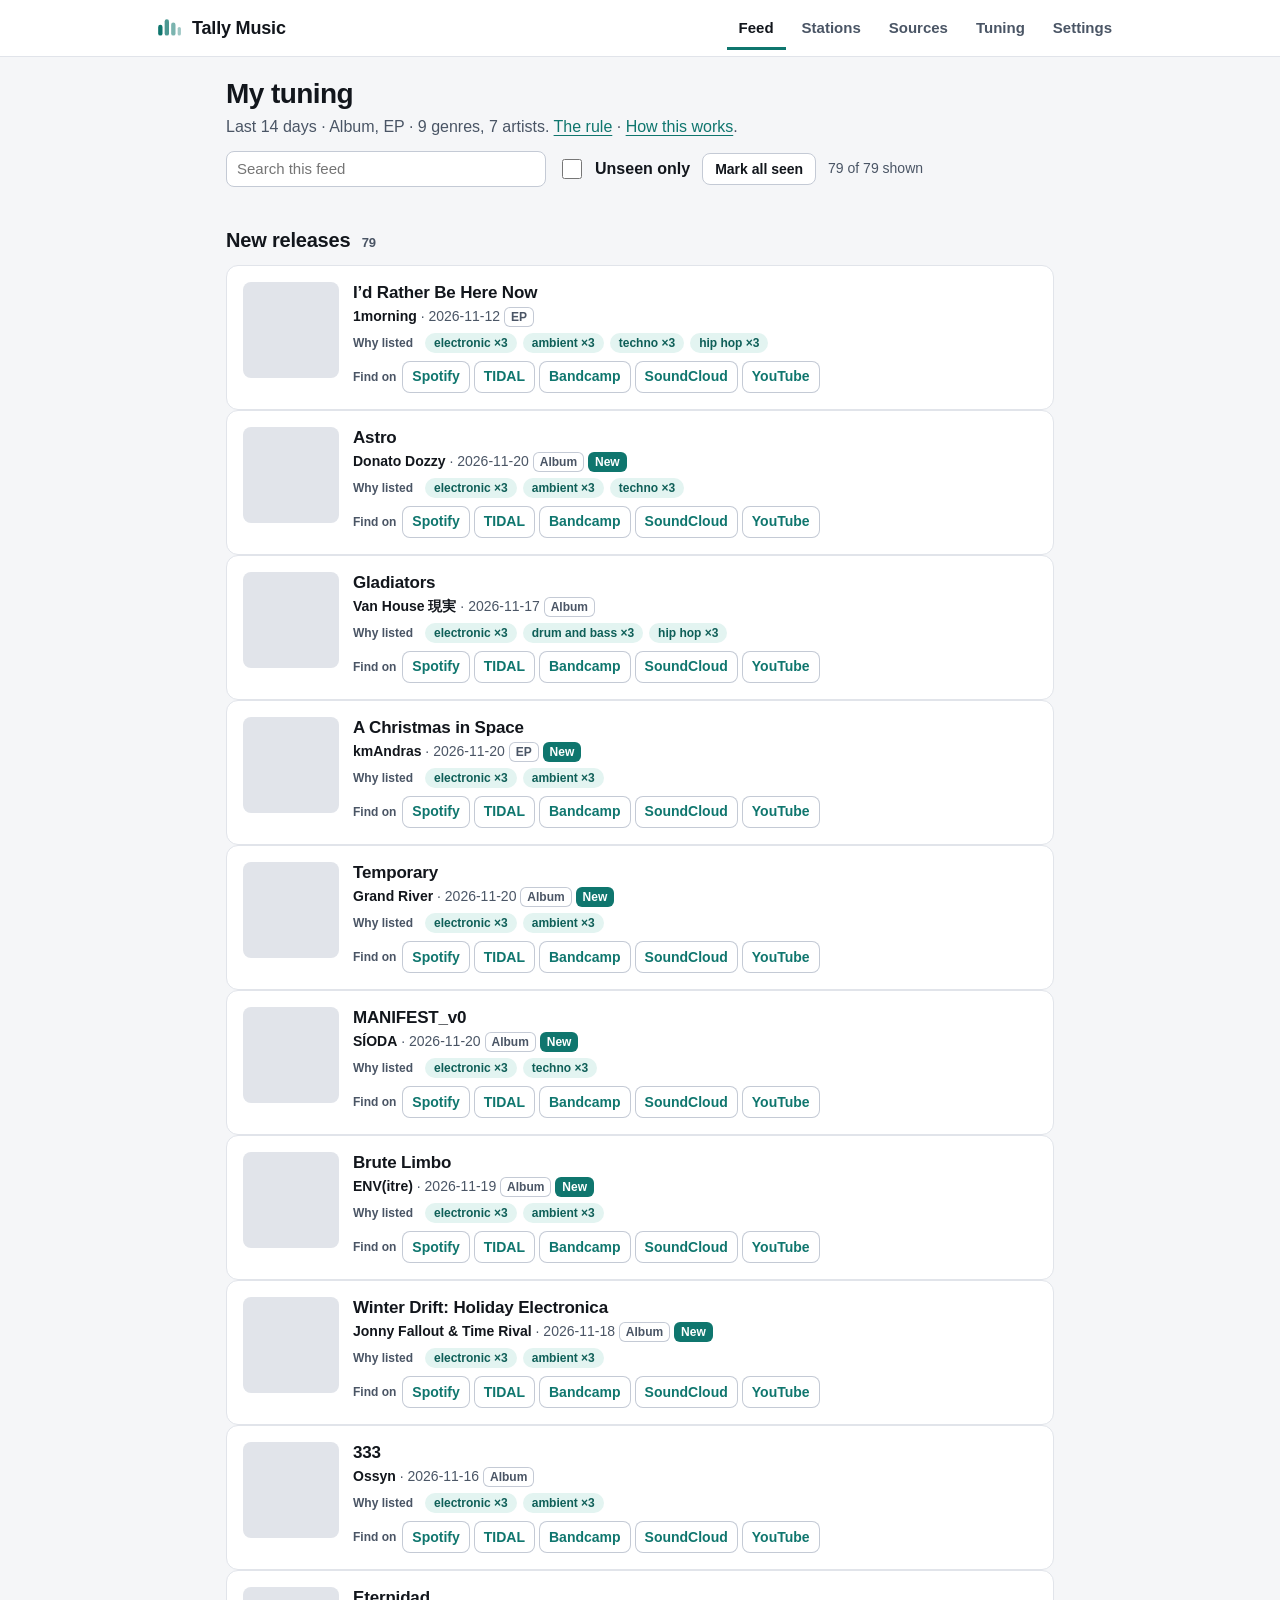
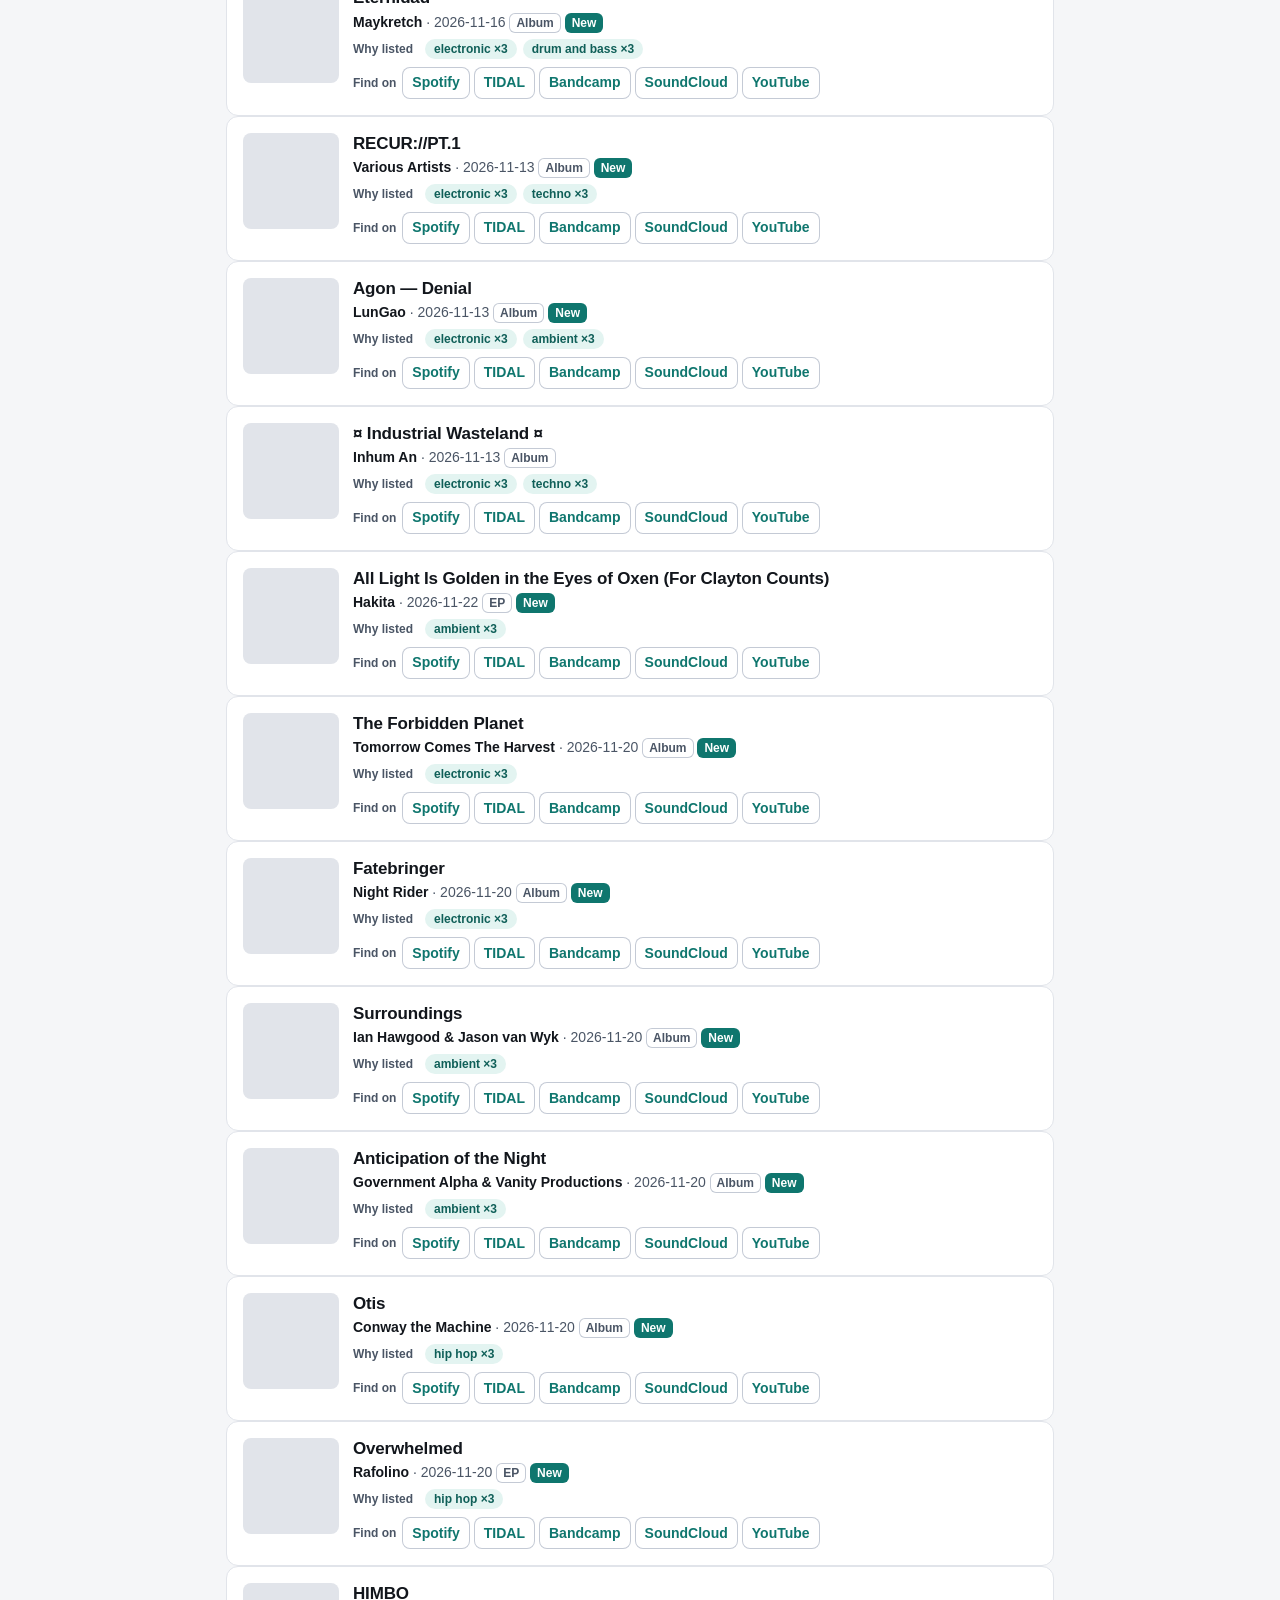
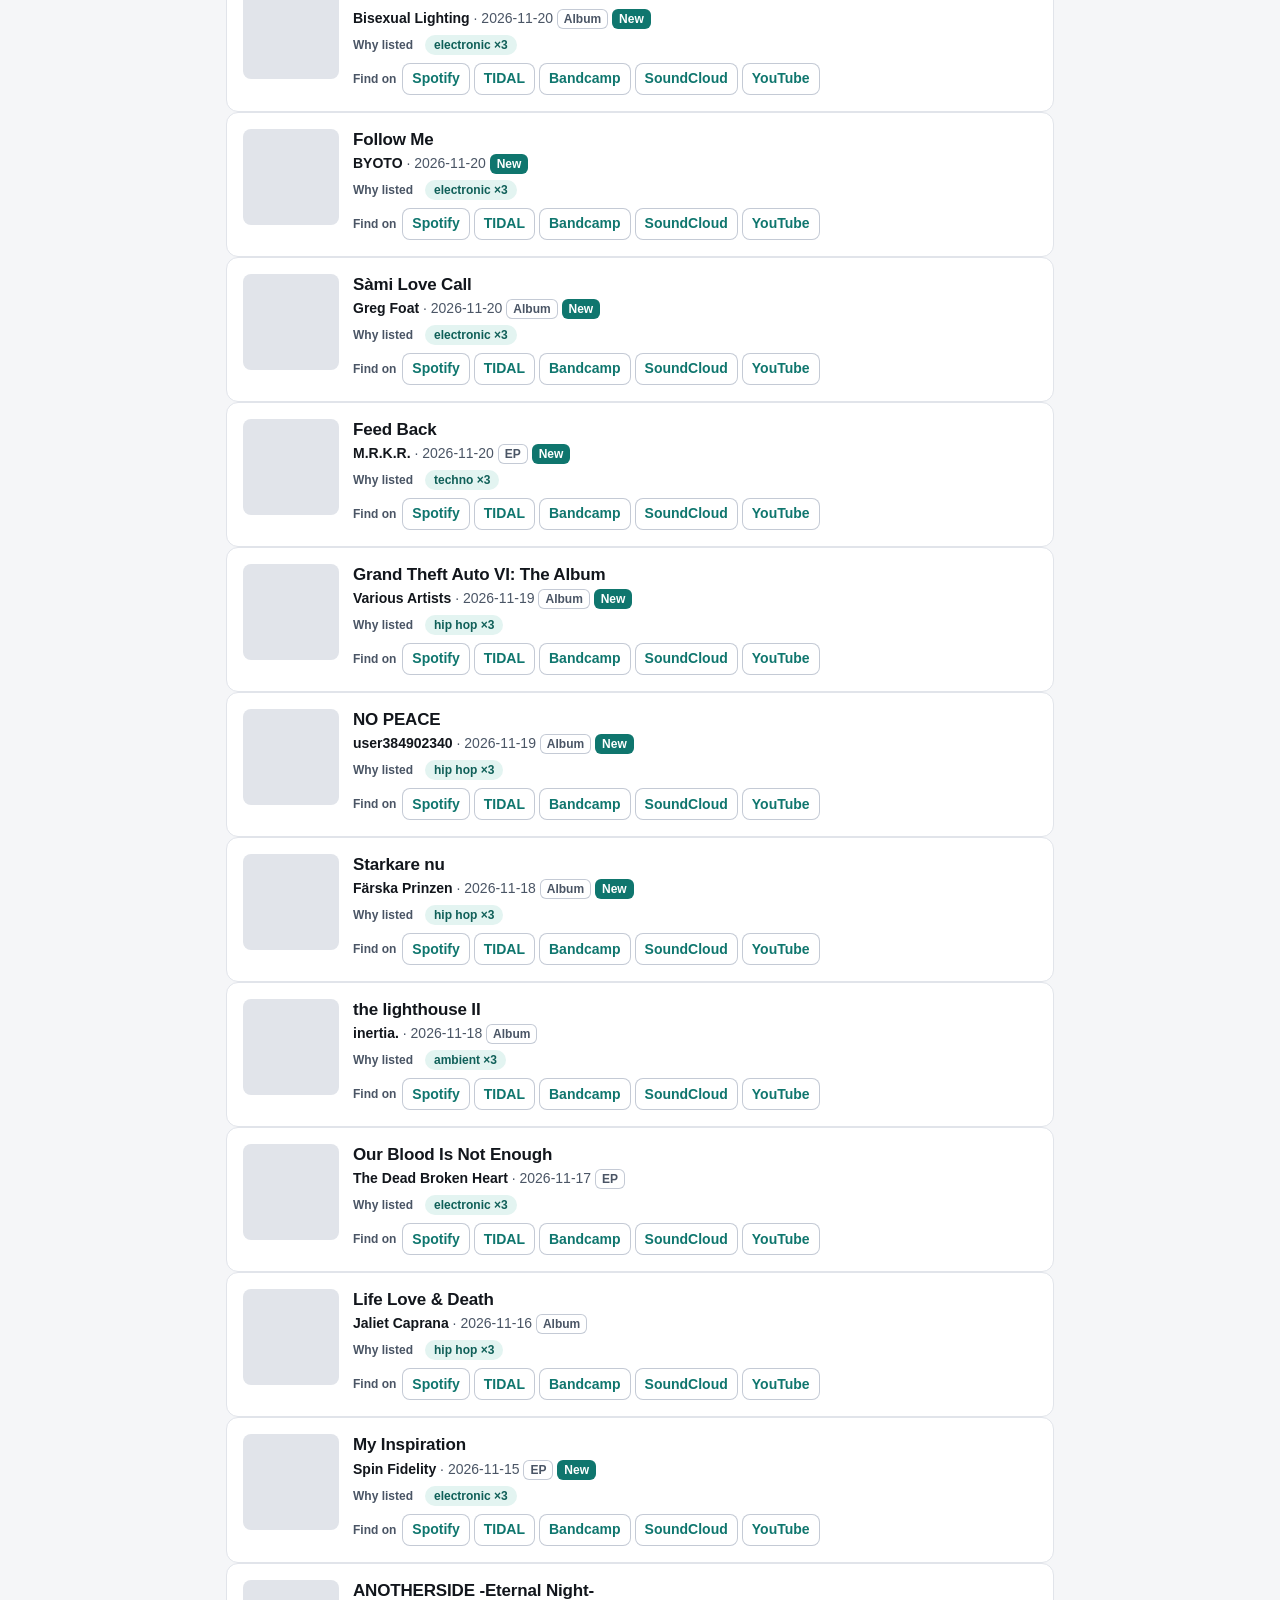
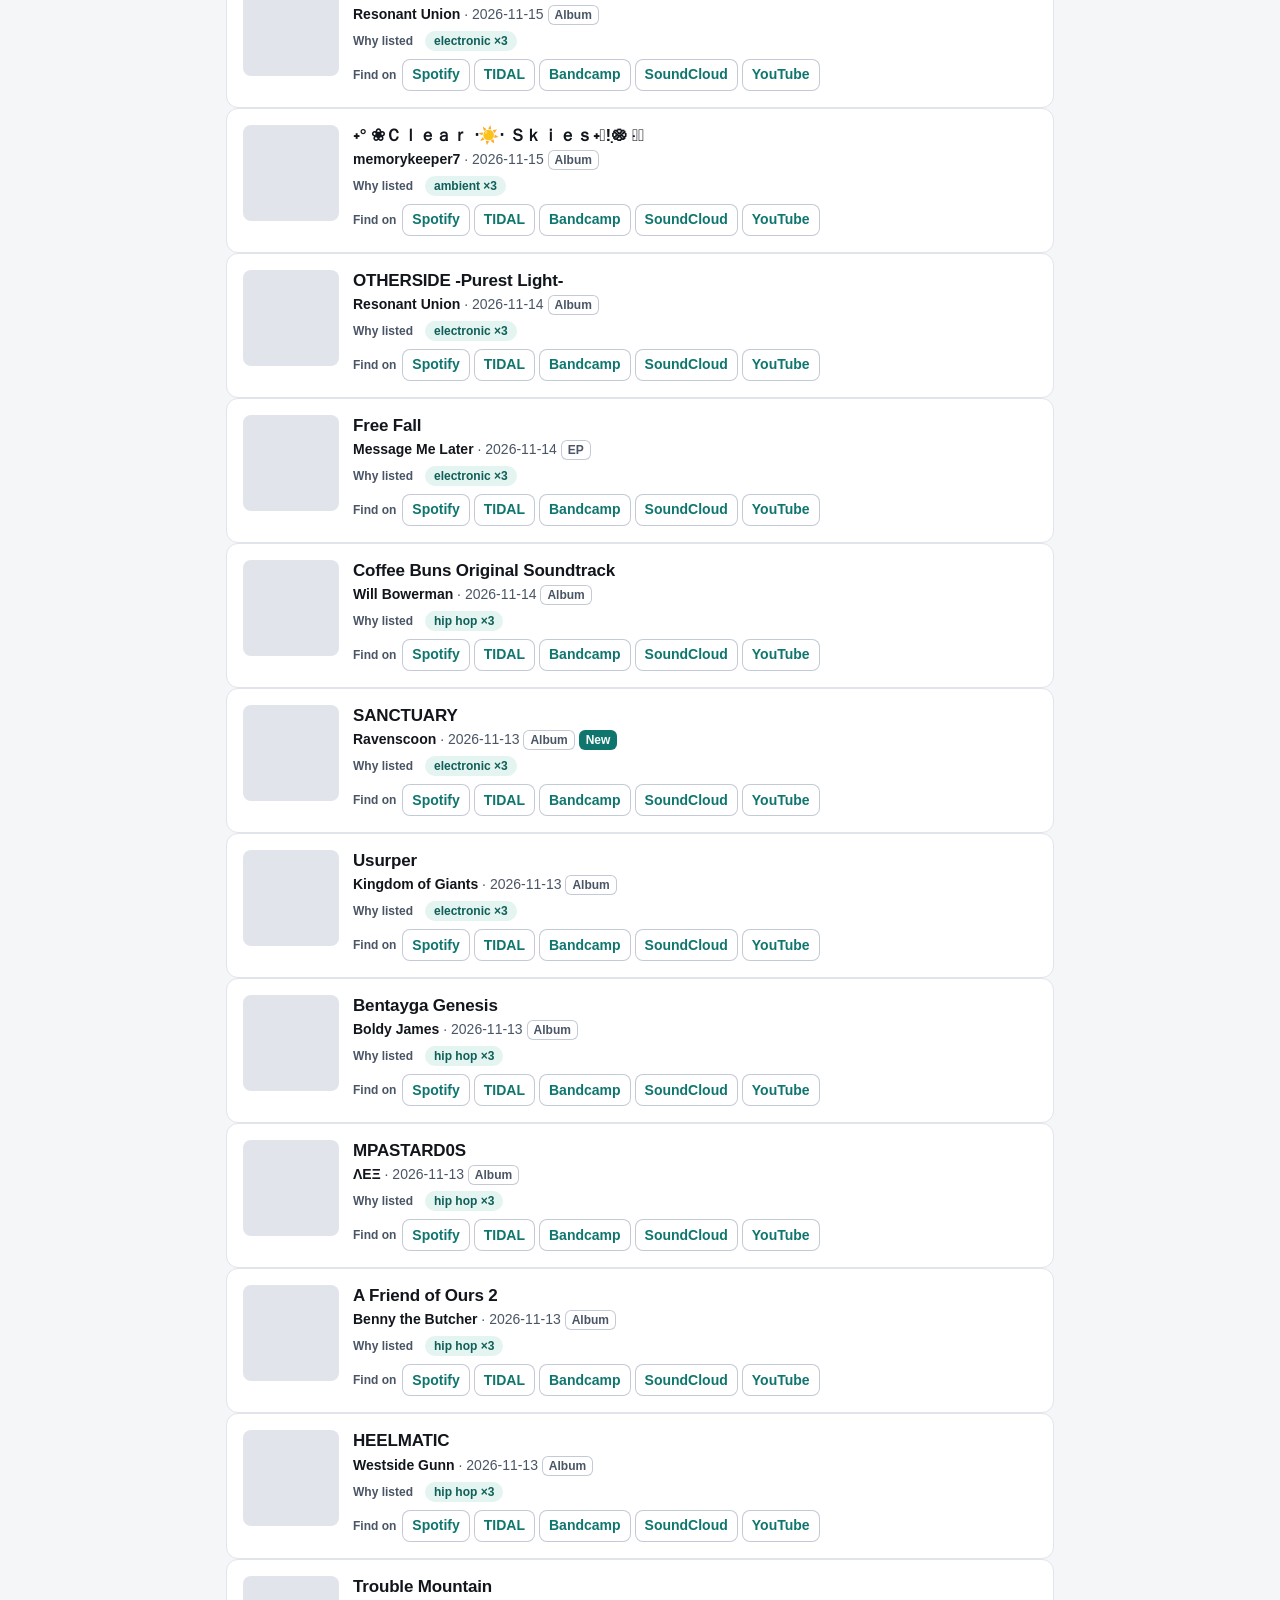
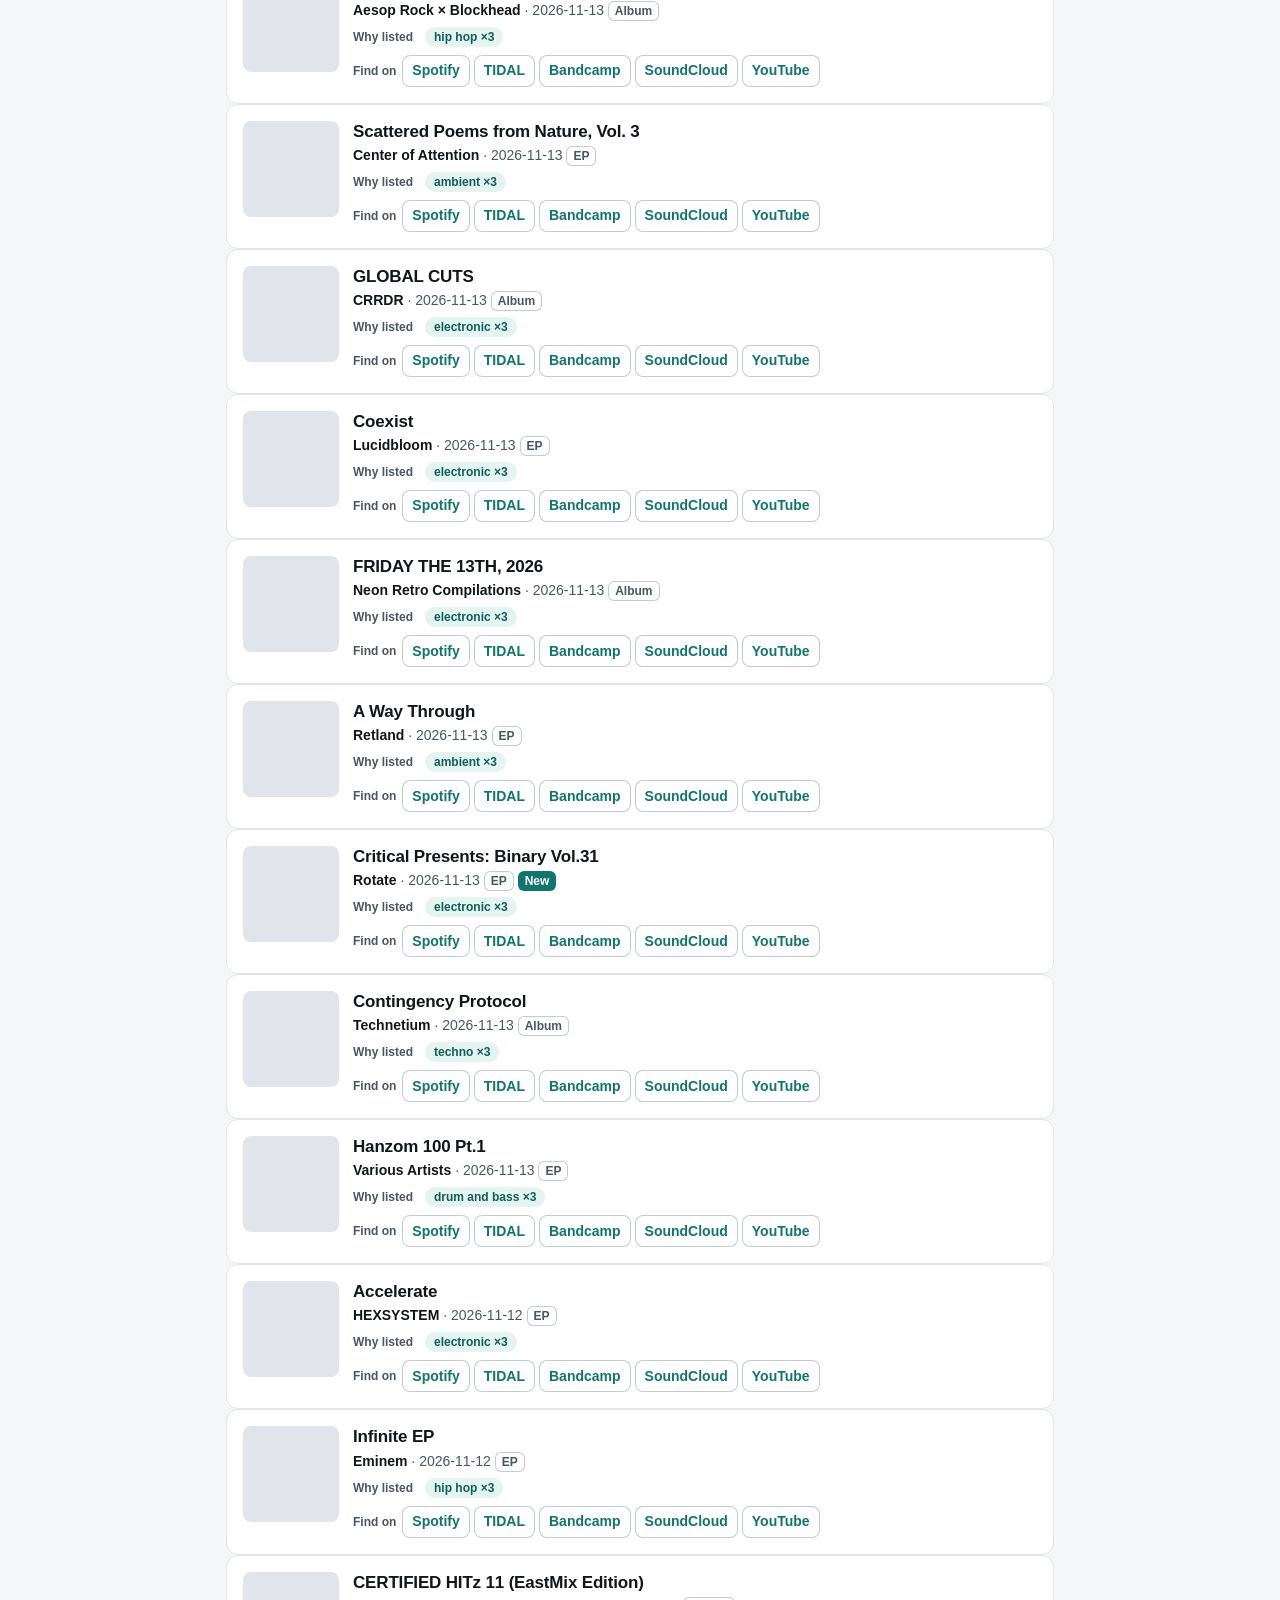
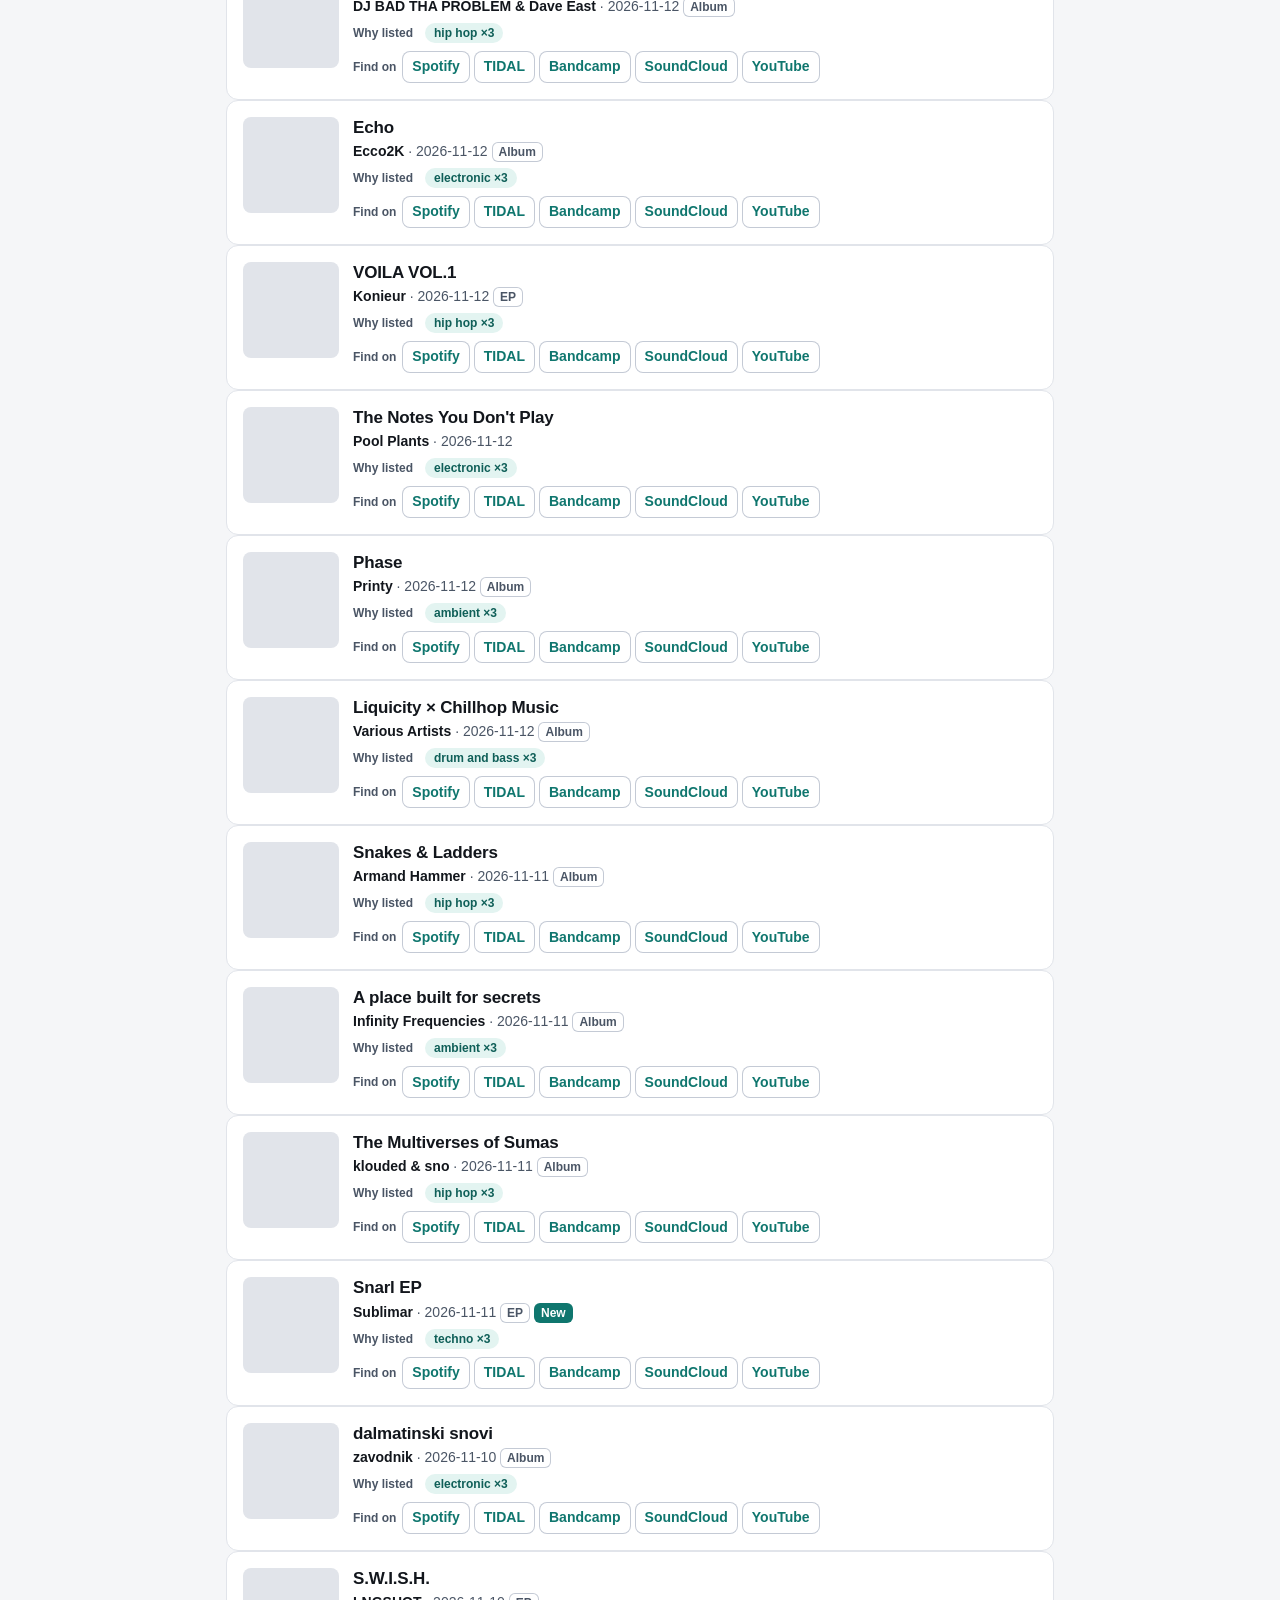
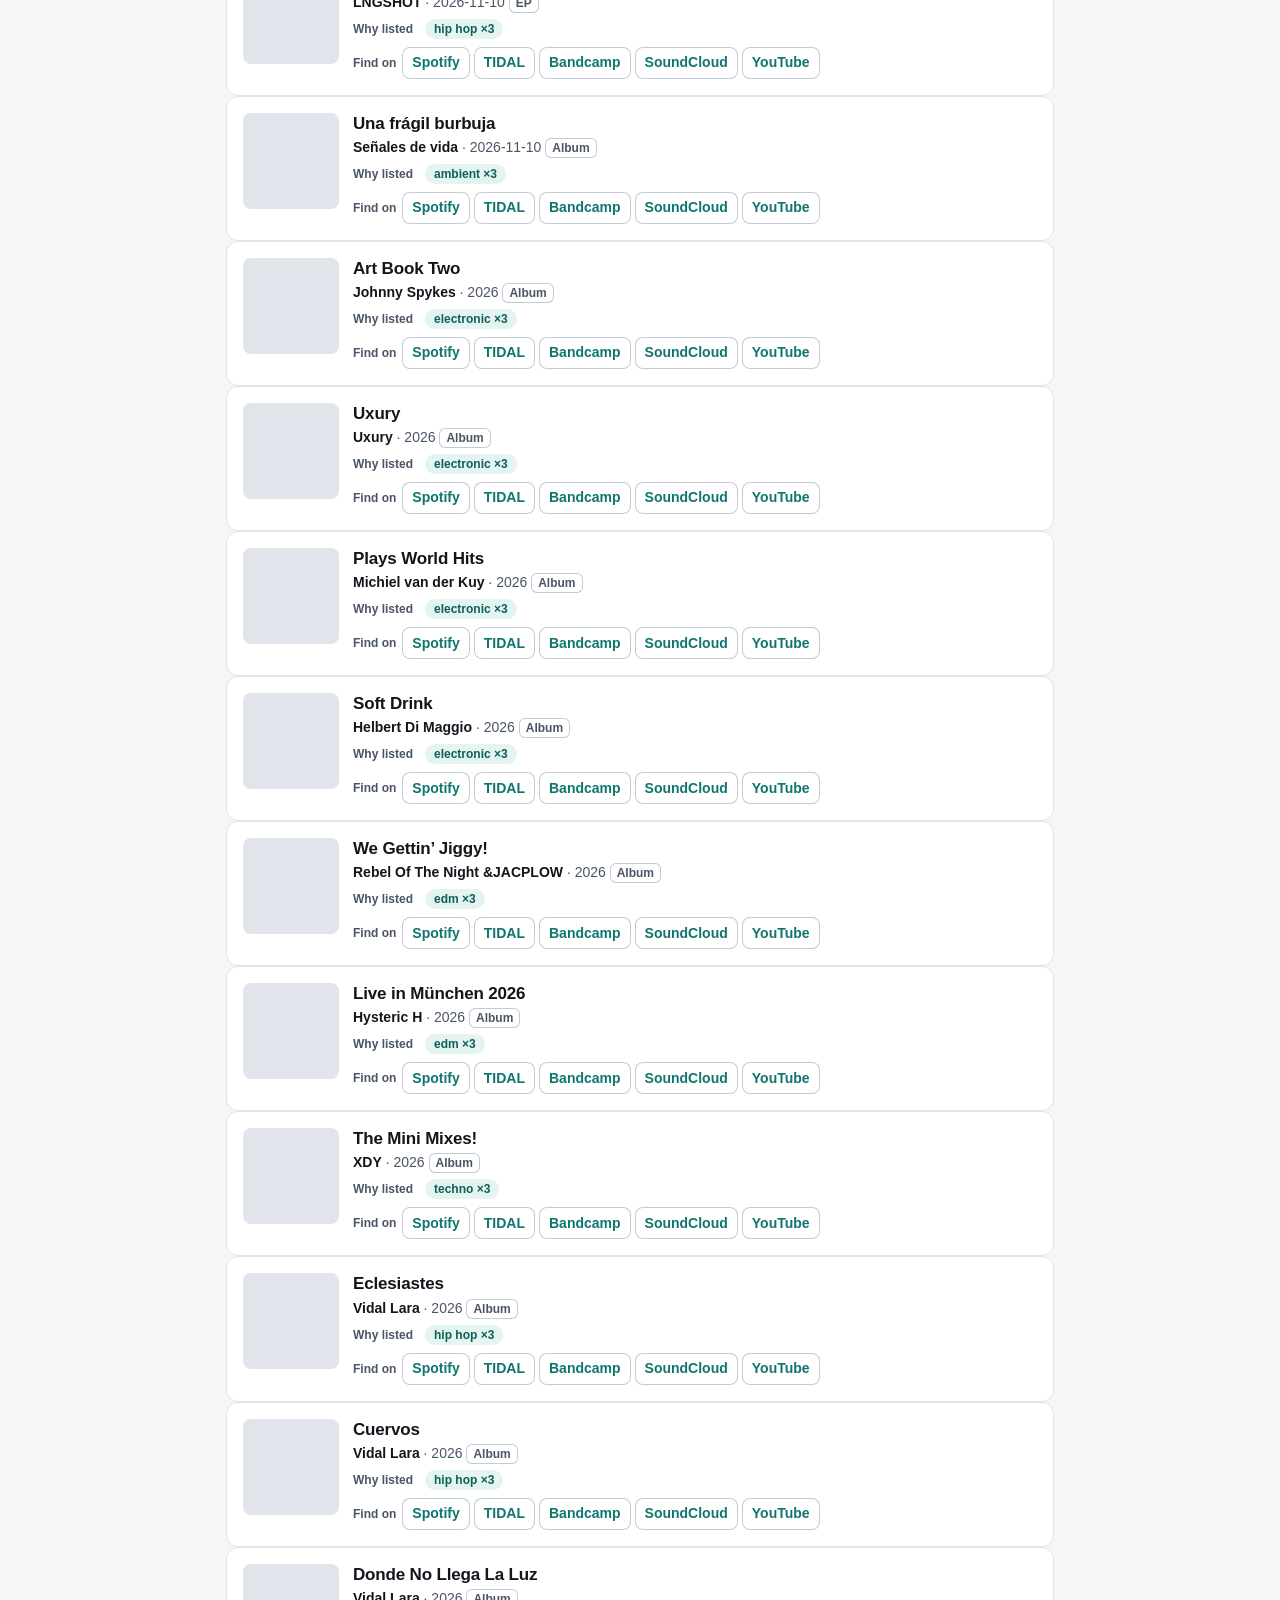
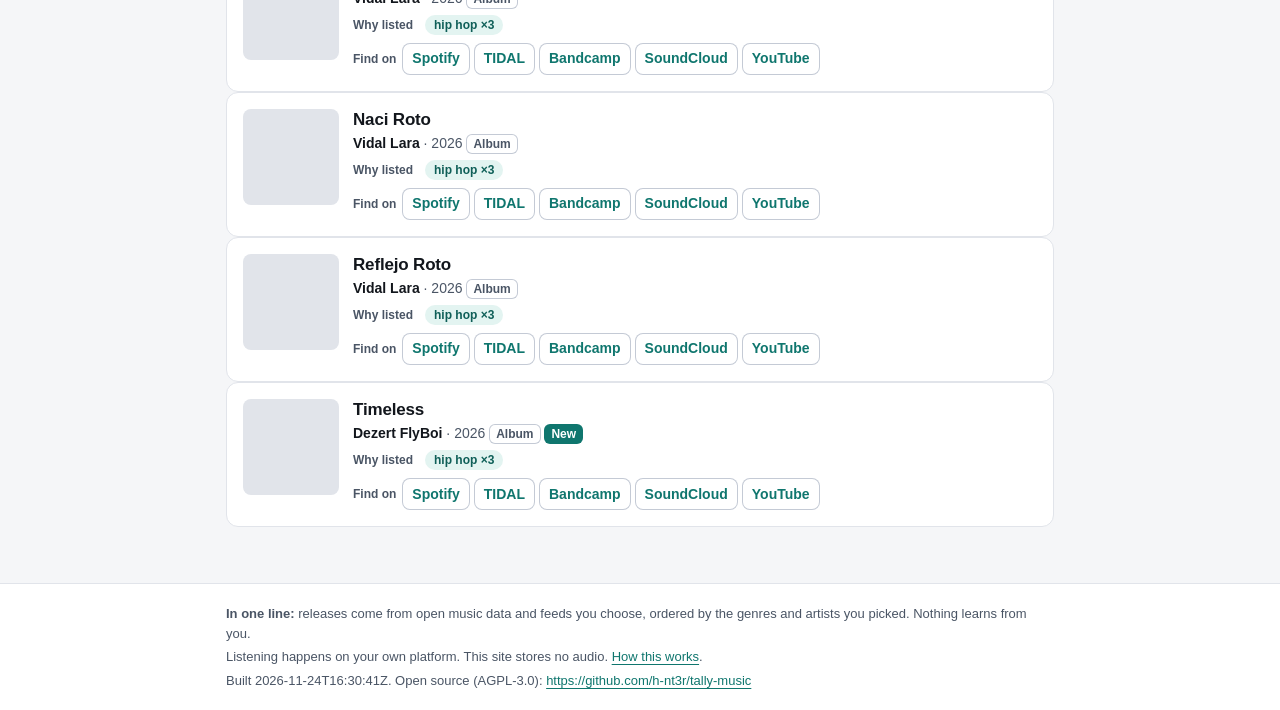
==== commit e20a3e40: "Published 2026-11-24 16:30 UTC" ====
--- a/index.html
+++ b/index.html
@@ -4,7 +4,7 @@
 <meta name="viewport" content="width=device-width,initial-scale=1,viewport-fit=cover">
 <meta name="color-scheme" content="light dark">
 <meta name="referrer" content="no-referrer">
-<meta name="built" content="2026-11-18T23:36:25Z">
+<meta name="built" content="2026-11-24T16:30:41Z">
 <meta name="description" content="New music across your platforms, tuned to the genres and artists you pick. Stations are lists, not streams.">
 <meta name="theme-color" content="#f5f6f8" media="(prefers-color-scheme: light)">
 <meta name="theme-color" content="#000000" media="(prefers-color-scheme: dark)">
@@ -18,10 +18,10 @@
 <a class="brand" href="index.html" aria-label="Tally Music, home"><svg viewBox="0 0 24 24" aria-hidden="true"><rect x="2" y="9" width="4" height="10" rx="2" fill="var(--accent)"/><rect x="8" y="4" width="4" height="15" rx="2" fill="var(--accent)" opacity=".75"/><rect x="14" y="7" width="4" height="12" rx="2" fill="var(--accent)" opacity=".55"/><rect x="20" y="11" width="3" height="8" rx="1.5" fill="var(--accent)" opacity=".4"/></svg><span>Tally Music</span></a>
 <nav class="primary" aria-label="Main"><a href="index.html" aria-current="page"><svg class="ic" viewBox="0 0 24 24" aria-hidden="true"><path d="M4 6h16M4 12h16M4 18h10"/></svg><span>Feed</span></a><a href="stations.html"><svg class="ic" viewBox="0 0 24 24" aria-hidden="true"><circle cx="12" cy="12" r="9"/><circle cx="12" cy="12" r="2.5"/></svg><span>Stations</span></a><a href="sources.html"><svg class="ic" viewBox="0 0 24 24" aria-hidden="true"><path d="M5 5a14 14 0 0 1 14 14M5 11a8 8 0 0 1 8 8"/><circle cx="6" cy="18" r="1.2"/></svg><span>Sources</span></a><a href="tuning.html"><svg class="ic" viewBox="0 0 24 24" aria-hidden="true"><path d="M5 6h8M17 6h2M5 12h2M11 12h8M5 18h10M19 18h0"/><circle cx="15" cy="6" r="2"/><circle cx="9" cy="12" r="2"/><circle cx="17" cy="18" r="2"/></svg><span>Tuning</span></a><a href="settings.html"><svg class="ic" viewBox="0 0 24 24" aria-hidden="true"><circle cx="12" cy="12" r="3"/><path d="M12 3v3M12 18v3M3 12h3M18 12h3M5.6 5.6l2.1 2.1M16.3 16.3l2.1 2.1M18.4 5.6l-2.1 2.1M7.7 16.3l-2.1 2.1"/></svg><span>Settings</span></a><!--workbench-nav--></nav>
 </div></header>
-<main id="main" tabindex="-1"><div class="wrap"><h1>My tuning</h1><p class="lede">Last 14 days · Album, EP · 9 genres, 7 artists. <a href="tuning.html">The rule</a> · <a href="methods.html">How this works</a>.</p><div class="tools" hidden><input type="search" id="q" placeholder="Search this feed" aria-label="Search this feed"><label class="opt"><input type="checkbox" id="unseen"> <span>Unseen only</span></label><button type="button" id="markseen">Mark all seen</button><span class="muted" id="tally-count" aria-live="polite"></span></div><p class="muted" id="none-left" hidden>Nothing here matches. Clear the search or turn off Unseen only.</p><div class="feed"><section><h2 class="sec">New releases <span class="count">88</span></h2><article class="rel" data-id="0c84c3eb-604f-4381-b17f-b9a87d8d63c4" data-title="I’d Rather Be Here Now" data-artist="1morning" data-seen-key="0c84c3eb-604f-4381-b17f-b9a87d8d63c4"><div class="art"><img src="https://coverartarchive.org/release-group/0c84c3eb-604f-4381-b17f-b9a87d8d63c4/front-250" alt="" loading="lazy" decoding="async" referrerpolicy="no-referrer" width="96" height="96" onerror="this.parentNode.classList.add('none')"></div><div class="rel-body"><h3 class="rel-title"><a href="https://musicbrainz.org/release-group/0c84c3eb-604f-4381-b17f-b9a87d8d63c4" rel="noopener noreferrer">I’d Rather Be Here Now</a></h3><p class="rel-meta"><span class="artist">1morning</span> · 2026-11-12 <span class="badge type">EP</span></p><p class="why"><span class="k">Why listed</span> <span class="pill">electronic ×3</span><span class="pill">ambient ×3</span><span class="pill">techno ×3</span><span class="pill">hip hop ×3</span></p><p class="listen"><span class="k">Find on</span> <span class="ls"><a data-p="spotify" href="https://open.spotify.com/search/1morning%20I%E2%80%99d%20Rather%20Be%20Here%20Now" rel="noopener noreferrer" target="_blank">Spotify</a><a data-p="tidal" href="https://tidal.com/search?q=1morning%20I%E2%80%99d%20Rather%20Be%20Here%20Now" rel="noopener noreferrer" target="_blank">TIDAL</a><a data-p="bandcamp" href="https://bandcamp.com/search?q=1morning%20I%E2%80%99d%20Rather%20Be%20Here%20Now" rel="noopener noreferrer" target="_blank">Bandcamp</a><a data-p="soundcloud" href="https://soundcloud.com/search?q=1morning%20I%E2%80%99d%20Rather%20Be%20Here%20Now" rel="noopener noreferrer" target="_blank">SoundCloud</a><a data-p="youtube" href="https://music.youtube.com/search?q=1morning%20I%E2%80%99d%20Rather%20Be%20Here%20Now" rel="noopener noreferrer" target="_blank">YouTube</a></span></p><div class="save" hidden></div></div></article><article class="rel" data-id="568afc53-ca81-451d-9c80-3d1fdf791cc7" data-title="Gladiators" data-artist="Van House 現実" data-seen-key="568afc53-ca81-451d-9c80-3d1fdf791cc7"><div class="art"><img src="https://coverartarchive.org/release-group/568afc53-ca81-451d-9c80-3d1fdf791cc7/front-250" alt="" loading="lazy" decoding="async" referrerpolicy="no-referrer" width="96" height="96" onerror="this.parentNode.classList.add('none')"></div><div class="rel-body"><h3 class="rel-title"><a href="https://musicbrainz.org/release-group/568afc53-ca81-451d-9c80-3d1fdf791cc7" rel="noopener noreferrer">Gladiators</a></h3><p class="rel-meta"><span class="artist">Van House 現実</span> · 2026-11-17 <span class="badge type">Album</span> <span class="badge new">New</span></p><p class="why"><span class="k">Why listed</span> <span class="pill">electronic ×3</span><span class="pill">drum and bass ×3</span><span class="pill">hip hop ×3</span></p><p class="listen"><span class="k">Find on</span> <span class="ls"><a data-p="spotify" href="https://open.spotify.com/search/Van%20House%20%E7%8F%BE%E5%AE%9F%20Gladiators" rel="noopener noreferrer" target="_blank">Spotify</a><a data-p="tidal" href="https://tidal.com/search?q=Van%20House%20%E7%8F%BE%E5%AE%9F%20Gladiators" rel="noopener noreferrer" target="_blank">TIDAL</a><a data-p="bandcamp" href="https://bandcamp.com/search?q=Van%20House%20%E7%8F%BE%E5%AE%9F%20Gladiators" rel="noopener noreferrer" target="_blank">Bandcamp</a><a data-p="soundcloud" href="https://soundcloud.com/search?q=Van%20House%20%E7%8F%BE%E5%AE%9F%20Gladiators" rel="noopener noreferrer" target="_blank">SoundCloud</a><a data-p="youtube" href="https://music.youtube.com/search?q=Van%20House%20%E7%8F%BE%E5%AE%9F%20Gladiators" rel="noopener noreferrer" target="_blank">YouTube</a></span></p><div class="save" hidden></div></div></article><article class="rel" data-id="2dc57aa7-8b69-4353-8ebd-6e89fd8fb67d" data-title="栄光と流血" data-artist="Van House 現実" data-seen-key="2dc57aa7-8b69-4353-8ebd-6e89fd8fb67d"><div class="art"><img src="https://coverartarchive.org/release-group/2dc57aa7-8b69-4353-8ebd-6e89fd8fb67d/front-250" alt="" loading="lazy" decoding="async" referrerpolicy="no-referrer" width="96" height="96" onerror="this.parentNode.classList.add('none')"></div><div class="rel-body"><h3 class="rel-title"><a href="https://musicbrainz.org/release-group/2dc57aa7-8b69-4353-8ebd-6e89fd8fb67d" rel="noopener noreferrer">栄光と流血</a></h3><p class="rel-meta"><span class="artist">Van House 現実</span> · 2026-11-06 <span class="badge type">Album</span></p><p class="why"><span class="k">Why listed</span> <span class="pill">electronic ×3</span><span class="pill">drum and bass ×3</span><span class="pill">ambient ×3</span></p><p class="listen"><span class="k">Find on</span> <span class="ls"><a data-p="spotify" href="https://open.spotify.com/search/Van%20House%20%E7%8F%BE%E5%AE%9F%20%E6%A0%84%E5%85%89%E3%81%A8%E6%B5%81%E8%A1%80" rel="noopener noreferrer" target="_blank">Spotify</a><a data-p="tidal" href="https://tidal.com/search?q=Van%20House%20%E7%8F%BE%E5%AE%9F%20%E6%A0%84%E5%85%89%E3%81%A8%E6%B5%81%E8%A1%80" rel="noopener noreferrer" target="_blank">TIDAL</a><a data-p="bandcamp" href="https://bandcamp.com/search?q=Van%20House%20%E7%8F%BE%E5%AE%9F%20%E6%A0%84%E5%85%89%E3%81%A8%E6%B5%81%E8%A1%80" rel="noopener noreferrer" target="_blank">Bandcamp</a><a data-p="soundcloud" href="https://soundcloud.com/search?q=Van%20House%20%E7%8F%BE%E5%AE%9F%20%E6%A0%84%E5%85%89%E3%81%A8%E6%B5%81%E8%A1%80" rel="noopener noreferrer" target="_blank">SoundCloud</a><a data-p="youtube" href="https://music.youtube.com/search?q=Van%20House%20%E7%8F%BE%E5%AE%9F%20%E6%A0%84%E5%85%89%E3%81%A8%E6%B5%81%E8%A1%80" rel="noopener noreferrer" target="_blank">YouTube</a></span></p><div class="save" hidden></div></div></article><article class="rel" data-id="3fa255c3-3a4f-4b56-9c30-cc5b47d7bedd" data-title="333" data-artist="Ossyn" data-seen-key="3fa255c3-3a4f-4b56-9c30-cc5b47d7bedd"><div class="art"><img src="https://coverartarchive.org/release-group/3fa255c3-3a4f-4b56-9c30-cc5b47d7bedd/front-250" alt="" loading="lazy" decoding="async" referrerpolicy="no-referrer" width="96" height="96" onerror="this.parentNode.classList.add('none')"></div><div class="rel-body"><h3 class="rel-title"><a href="https://musicbrainz.org/release-group/3fa255c3-3a4f-4b56-9c30-cc5b47d7bedd" rel="noopener noreferrer">333</a></h3><p class="rel-meta"><span class="artist">Ossyn</span> · 2026-11-16 <span class="badge type">Album</span></p><p class="why"><span class="k">Why listed</span> <span class="pill">electronic ×3</span><span class="pill">ambient ×3</span></p><p class="listen"><span class="k">Find on</span> <span class="ls"><a data-p="spotify" href="https://open.spotify.com/search/Ossyn%20333" rel="noopener noreferrer" target="_blank">Spotify</a><a data-p="tidal" href="https://tidal.com/search?q=Ossyn%20333" rel="noopener noreferrer" target="_blank">TIDAL</a><a data-p="bandcamp" href="https://bandcamp.com/search?q=Ossyn%20333" rel="noopener noreferrer" target="_blank">Bandcamp</a><a data-p="soundcloud" href="https://soundcloud.com/search?q=Ossyn%20333" rel="noopener noreferrer" target="_blank">SoundCloud</a><a data-p="youtube" href="https://music.youtube.com/search?q=Ossyn%20333" rel="noopener noreferrer" target="_blank">YouTube</a></span></p><div class="save" hidden></div></div></article><article class="rel" data-id="3684d9fb-f7d5-42d8-aa0f-c0e9267f73e1" data-title="¤ Industrial Wasteland ¤" data-artist="Inhum An" data-seen-key="3684d9fb-f7d5-42d8-aa0f-c0e9267f73e1"><div class="art"><img src="https://coverartarchive.org/release-group/3684d9fb-f7d5-42d8-aa0f-c0e9267f73e1/front-250" alt="" loading="lazy" decoding="async" referrerpolicy="no-referrer" width="96" height="96" onerror="this.parentNode.classList.add('none')"></div><div class="rel-body"><h3 class="rel-title"><a href="https://musicbrainz.org/release-group/3684d9fb-f7d5-42d8-aa0f-c0e9267f73e1" rel="noopener noreferrer">¤ Industrial Wasteland ¤</a></h3><p class="rel-meta"><span class="artist">Inhum An</span> · 2026-11-13 <span class="badge type">Album</span> <span class="badge new">New</span></p><p class="why"><span class="k">Why listed</span> <span class="pill">electronic ×3</span><span class="pill">techno ×3</span></p><p class="listen"><span class="k">Find on</span> <span class="ls"><a data-p="spotify" href="https://open.spotify.com/search/Inhum%20An%20%C2%A4%20Industrial%20Wasteland%20%C2%A4" rel="noopener noreferrer" target="_blank">Spotify</a><a data-p="tidal" href="https://tidal.com/search?q=Inhum%20An%20%C2%A4%20Industrial%20Wasteland%20%C2%A4" rel="noopener noreferrer" target="_blank">TIDAL</a><a data-p="bandcamp" href="https://bandcamp.com/search?q=Inhum%20An%20%C2%A4%20Industrial%20Wasteland%20%C2%A4" rel="noopener noreferrer" target="_blank">Bandcamp</a><a data-p="soundcloud" href="https://soundcloud.com/search?q=Inhum%20An%20%C2%A4%20Industrial%20Wasteland%20%C2%A4" rel="noopener noreferrer" target="_blank">SoundCloud</a><a data-p="youtube" href="https://music.youtube.com/search?q=Inhum%20An%20%C2%A4%20Industrial%20Wasteland%20%C2%A4" rel="noopener noreferrer" target="_blank">YouTube</a></span></p><div class="save" hidden></div></div></article><article class="rel" data-id="65509129-0279-4432-944c-030171ab6660" data-title="Subsurface States" data-artist="DOC, Javier Marimon &amp; Einerlei" data-seen-key="65509129-0279-4432-944c-030171ab6660"><div class="art"><img src="https://coverartarchive.org/release-group/65509129-0279-4432-944c-030171ab6660/front-250" alt="" loading="lazy" decoding="async" referrerpolicy="no-referrer" width="96" height="96" onerror="this.parentNode.classList.add('none')"></div><div class="rel-body"><h3 class="rel-title"><a href="https://musicbrainz.org/release-group/65509129-0279-4432-944c-030171ab6660" rel="noopener noreferrer">Subsurface States</a></h3><p class="rel-meta"><span class="artist">DOC, Javier Marimon &amp; Einerlei</span> · 2026-11-09 <span class="badge type">Album</span></p><p class="why"><span class="k">Why listed</span> <span class="pill">ambient ×3</span><span class="pill">breaks ×3</span></p><p class="listen"><span class="k">Find on</span> <span class="ls"><a data-p="spotify" href="https://open.spotify.com/search/DOC%2C%20Javier%20Marimon%20%26%20Einerlei%20Subsurface%20States" rel="noopener noreferrer" target="_blank">Spotify</a><a data-p="tidal" href="https://tidal.com/search?q=DOC%2C%20Javier%20Marimon%20%26%20Einerlei%20Subsurface%20States" rel="noopener noreferrer" target="_blank">TIDAL</a><a data-p="bandcamp" href="https://bandcamp.com/search?q=DOC%2C%20Javier%20Marimon%20%26%20Einerlei%20Subsurface%20States" rel="noopener noreferrer" target="_blank">Bandcamp</a><a data-p="soundcloud" href="https://soundcloud.com/search?q=DOC%2C%20Javier%20Marimon%20%26%20Einerlei%20Subsurface%20States" rel="noopener noreferrer" target="_blank">SoundCloud</a><a data-p="youtube" href="https://music.youtube.com/search?q=DOC%2C%20Javier%20Marimon%20%26%20Einerlei%20Subsurface%20States" rel="noopener noreferrer" target="_blank">YouTube</a></span></p><div class="save" hidden></div></div></article><article class="rel" data-id="e7e17c1c-c8de-4ec2-a6dd-54237948467c" data-title="The Noisy Mind of Jovik" data-artist="JOVIK" data-seen-key="e7e17c1c-c8de-4ec2-a6dd-54237948467c"><div class="art"><img src="https://coverartarchive.org/release-group/e7e17c1c-c8de-4ec2-a6dd-54237948467c/front-250" alt="" loading="lazy" decoding="async" referrerpolicy="no-referrer" width="96" height="96" onerror="this.parentNode.classList.add('none')"></div><div class="rel-body"><h3 class="rel-title"><a href="https://musicbrainz.org/release-group/e7e17c1c-c8de-4ec2-a6dd-54237948467c" rel="noopener noreferrer">The Noisy Mind of Jovik</a></h3><p class="rel-meta"><span class="artist">JOVIK</span> · 2026-11-09 <span class="badge type">Album</span></p><p class="why"><span class="k">Why listed</span> <span class="pill">electronic ×3</span><span class="pill">hip hop ×3</span></p><p class="listen"><span class="k">Find on</span> <span class="ls"><a data-p="spotify" href="https://open.spotify.com/search/JOVIK%20The%20Noisy%20Mind%20of%20Jovik" rel="noopener noreferrer" target="_blank">Spotify</a><a data-p="tidal" href="https://tidal.com/search?q=JOVIK%20The%20Noisy%20Mind%20of%20Jovik" rel="noopener noreferrer" target="_blank">TIDAL</a><a data-p="bandcamp" href="https://bandcamp.com/search?q=JOVIK%20The%20Noisy%20Mind%20of%20Jovik" rel="noopener noreferrer" target="_blank">Bandcamp</a><a data-p="soundcloud" href="https://soundcloud.com/search?q=JOVIK%20The%20Noisy%20Mind%20of%20Jovik" rel="noopener noreferrer" target="_blank">SoundCloud</a><a data-p="youtube" href="https://music.youtube.com/search?q=JOVIK%20The%20Noisy%20Mind%20of%20Jovik" rel="noopener noreferrer" target="_blank">YouTube</a></span></p><div class="save" hidden></div></div></article><article class="rel" data-id="1c8a32f2-55ce-42a6-9b32-710081e3af26" data-title="_born_chippyº" data-artist="Makeup and Vanity Set" data-seen-key="1c8a32f2-55ce-42a6-9b32-710081e3af26"><div class="art"><img src="https://coverartarchive.org/release-group/1c8a32f2-55ce-42a6-9b32-710081e3af26/front-250" alt="" loading="lazy" decoding="async" referrerpolicy="no-referrer" width="96" height="96" onerror="this.parentNode.classList.add('none')"></div><div class="rel-body"><h3 class="rel-title"><a href="https://musicbrainz.org/release-group/1c8a32f2-55ce-42a6-9b32-710081e3af26" rel="noopener noreferrer">_born_chippyº</a></h3><p class="rel-meta"><span class="artist">Makeup and Vanity Set</span> · 2026-11-07 <span class="badge type">EP</span></p><p class="why"><span class="k">Why listed</span> <span class="pill">electronic ×3</span><span class="pill">ambient ×3</span></p><p class="listen"><span class="k">Find on</span> <span class="ls"><a data-p="spotify" href="https://open.spotify.com/search/Makeup%20and%20Vanity%20Set%20_born_chippy%C2%BA" rel="noopener noreferrer" target="_blank">Spotify</a><a data-p="tidal" href="https://tidal.com/search?q=Makeup%20and%20Vanity%20Set%20_born_chippy%C2%BA" rel="noopener noreferrer" target="_blank">TIDAL</a><a data-p="bandcamp" href="https://bandcamp.com/search?q=Makeup%20and%20Vanity%20Set%20_born_chippy%C2%BA" rel="noopener noreferrer" target="_blank">Bandcamp</a><a data-p="soundcloud" href="https://soundcloud.com/search?q=Makeup%20and%20Vanity%20Set%20_born_chippy%C2%BA" rel="noopener noreferrer" target="_blank">SoundCloud</a><a data-p="youtube" href="https://music.youtube.com/search?q=Makeup%20and%20Vanity%20Set%20_born_chippy%C2%BA" rel="noopener noreferrer" target="_blank">YouTube</a></span></p><div class="save" hidden></div></div></article><article class="rel" data-id="8e088412-7e95-4659-bd69-916b31b3f7fa" data-title="Le 6 novembre 1919" data-artist="Eeem [eim]" data-seen-key="8e088412-7e95-4659-bd69-916b31b3f7fa"><div class="art"><img src="https://coverartarchive.org/release-group/8e088412-7e95-4659-bd69-916b31b3f7fa/front-250" alt="" loading="lazy" decoding="async" referrerpolicy="no-referrer" width="96" height="96" onerror="this.parentNode.classList.add('none')"></div><div class="rel-body"><h3 class="rel-title"><a href="https://musicbrainz.org/release-group/8e088412-7e95-4659-bd69-916b31b3f7fa" rel="noopener noreferrer">Le 6 novembre 1919</a></h3><p class="rel-meta"><span class="artist">Eeem [eim]</span> · 2026-11-06 <span class="badge type">EP</span></p><p class="why"><span class="k">Why listed</span> <span class="pill">electronic ×3</span><span class="pill">ambient ×3</span></p><p class="listen"><span class="k">Find on</span> <span class="ls"><a data-p="spotify" href="https://open.spotify.com/search/Eeem%20%5Beim%5D%20Le%206%20novembre%201919" rel="noopener noreferrer" target="_blank">Spotify</a><a data-p="tidal" href="https://tidal.com/search?q=Eeem%20%5Beim%5D%20Le%206%20novembre%201919" rel="noopener noreferrer" target="_blank">TIDAL</a><a data-p="bandcamp" href="https://bandcamp.com/search?q=Eeem%20%5Beim%5D%20Le%206%20novembre%201919" rel="noopener noreferrer" target="_blank">Bandcamp</a><a data-p="soundcloud" href="https://soundcloud.com/search?q=Eeem%20%5Beim%5D%20Le%206%20novembre%201919" rel="noopener noreferrer" target="_blank">SoundCloud</a><a data-p="youtube" href="https://music.youtube.com/search?q=Eeem%20%5Beim%5D%20Le%206%20novembre%201919" rel="noopener noreferrer" target="_blank">YouTube</a></span></p><div class="save" hidden></div></div></article><article class="rel" data-id="faaddc6a-0ce3-4a76-866f-ea89ce58782d" data-title="children without childhood" data-artist="Purl" data-seen-key="faaddc6a-0ce3-4a76-866f-ea89ce58782d"><div class="art"><img src="https://coverartarchive.org/release-group/faaddc6a-0ce3-4a76-866f-ea89ce58782d/front-250" alt="" loading="lazy" decoding="async" referrerpolicy="no-referrer" width="96" height="96" onerror="this.parentNode.classList.add('none')"></div><div class="rel-body"><h3 class="rel-title"><a href="https://musicbrainz.org/release-group/faaddc6a-0ce3-4a76-866f-ea89ce58782d" rel="noopener noreferrer">children without childhood</a></h3><p class="rel-meta"><span class="artist">Purl</span> · 2026-11-06 <span class="badge type">EP</span></p><p class="why"><span class="k">Why listed</span> <span class="pill">electronic ×3</span><span class="pill">ambient ×3</span></p><p class="listen"><span class="k">Find on</span> <span class="ls"><a data-p="spotify" href="https://open.spotify.com/search/Purl%20children%20without%20childhood" rel="noopener noreferrer" target="_blank">Spotify</a><a data-p="tidal" href="https://tidal.com/search?q=Purl%20children%20without%20childhood" rel="noopener noreferrer" target="_blank">TIDAL</a><a data-p="bandcamp" href="https://bandcamp.com/search?q=Purl%20children%20without%20childhood" rel="noopener noreferrer" target="_blank">Bandcamp</a><a data-p="soundcloud" href="https://soundcloud.com/search?q=Purl%20children%20without%20childhood" rel="noopener noreferrer" target="_blank">SoundCloud</a><a data-p="youtube" href="https://music.youtube.com/search?q=Purl%20children%20without%20childhood" rel="noopener noreferrer" target="_blank">YouTube</a></span></p><div class="save" hidden></div></div></article><article class="rel" data-id="2f79af02-b8e6-463d-ae71-9e2d6e4c851e" data-title="turn" data-artist="Hilyard" data-seen-key="2f79af02-b8e6-463d-ae71-9e2d6e4c851e"><div class="art"><img src="https://coverartarchive.org/release-group/2f79af02-b8e6-463d-ae71-9e2d6e4c851e/front-250" alt="" loading="lazy" decoding="async" referrerpolicy="no-referrer" width="96" height="96" onerror="this.parentNode.classList.add('none')"></div><div class="rel-body"><h3 class="rel-title"><a href="https://musicbrainz.org/release-group/2f79af02-b8e6-463d-ae71-9e2d6e4c851e" rel="noopener noreferrer">turn</a></h3><p class="rel-meta"><span class="artist">Hilyard</span> · 2026-11-06 <span class="badge type">EP</span></p><p class="why"><span class="k">Why listed</span> <span class="pill">electronic ×3</span><span class="pill">ambient ×3</span></p><p class="listen"><span class="k">Find on</span> <span class="ls"><a data-p="spotify" href="https://open.spotify.com/search/Hilyard%20turn" rel="noopener noreferrer" target="_blank">Spotify</a><a data-p="tidal" href="https://tidal.com/search?q=Hilyard%20turn" rel="noopener noreferrer" target="_blank">TIDAL</a><a data-p="bandcamp" href="https://bandcamp.com/search?q=Hilyard%20turn" rel="noopener noreferrer" target="_blank">Bandcamp</a><a data-p="soundcloud" href="https://soundcloud.com/search?q=Hilyard%20turn" rel="noopener noreferrer" target="_blank">SoundCloud</a><a data-p="youtube" href="https://music.youtube.com/search?q=Hilyard%20turn" rel="noopener noreferrer" target="_blank">YouTube</a></span></p><div class="save" hidden></div></div></article><article class="rel" data-id="5804858b-1797-41ee-9598-4a1709769c90" data-title="A Hard or Soft Option" data-artist="dyLAB" data-seen-key="5804858b-1797-41ee-9598-4a1709769c90"><div class="art"><img src="https://coverartarchive.org/release-group/5804858b-1797-41ee-9598-4a1709769c90/front-250" alt="" loading="lazy" decoding="async" referrerpolicy="no-referrer" width="96" height="96" onerror="this.parentNode.classList.add('none')"></div><div class="rel-body"><h3 class="rel-title"><a href="https://musicbrainz.org/release-group/5804858b-1797-41ee-9598-4a1709769c90" rel="noopener noreferrer">A Hard or Soft Option</a></h3><p class="rel-meta"><span class="artist">dyLAB</span> · 2026-11-06 <span class="badge type">Album</span></p><p class="why"><span class="k">Why listed</span> <span class="pill">electronic ×3</span><span class="pill">techno ×3</span></p><p class="listen"><span class="k">Find on</span> <span class="ls"><a data-p="spotify" href="https://open.spotify.com/search/dyLAB%20A%20Hard%20or%20Soft%20Option" rel="noopener noreferrer" target="_blank">Spotify</a><a data-p="tidal" href="https://tidal.com/search?q=dyLAB%20A%20Hard%20or%20Soft%20Option" rel="noopener noreferrer" target="_blank">TIDAL</a><a data-p="bandcamp" href="https://bandcamp.com/search?q=dyLAB%20A%20Hard%20or%20Soft%20Option" rel="noopener noreferrer" target="_blank">Bandcamp</a><a data-p="soundcloud" href="https://soundcloud.com/search?q=dyLAB%20A%20Hard%20or%20Soft%20Option" rel="noopener noreferrer" target="_blank">SoundCloud</a><a data-p="youtube" href="https://music.youtube.com/search?q=dyLAB%20A%20Hard%20or%20Soft%20Option" rel="noopener noreferrer" target="_blank">YouTube</a></span></p><div class="save" hidden></div></div></article><article class="rel" data-id="cb1a5e84-d677-4ef0-94a1-e82986eefc2b" data-title="HOSPITAL30" data-artist="Various Artists" data-seen-key="cb1a5e84-d677-4ef0-94a1-e82986eefc2b"><div class="art"><img src="https://coverartarchive.org/release-group/cb1a5e84-d677-4ef0-94a1-e82986eefc2b/front-250" alt="" loading="lazy" decoding="async" referrerpolicy="no-referrer" width="96" height="96" onerror="this.parentNode.classList.add('none')"></div><div class="rel-body"><h3 class="rel-title"><a href="https://musicbrainz.org/release-group/cb1a5e84-d677-4ef0-94a1-e82986eefc2b" rel="noopener noreferrer">HOSPITAL30</a></h3><p class="rel-meta"><span class="artist">Various Artists</span> · 2026-11-06 <span class="badge type">Album</span></p><p class="why"><span class="k">Why listed</span> <span class="pill">electronic ×3</span><span class="pill">drum and bass ×3</span></p><p class="listen"><span class="k">Find on</span> <span class="ls"><a data-p="spotify" href="https://open.spotify.com/search/Various%20Artists%20HOSPITAL30" rel="noopener noreferrer" target="_blank">Spotify</a><a data-p="tidal" href="https://tidal.com/search?q=Various%20Artists%20HOSPITAL30" rel="noopener noreferrer" target="_blank">TIDAL</a><a data-p="bandcamp" href="https://bandcamp.com/search?q=Various%20Artists%20HOSPITAL30" rel="noopener noreferrer" target="_blank">Bandcamp</a><a data-p="soundcloud" href="https://soundcloud.com/search?q=Various%20Artists%20HOSPITAL30" rel="noopener noreferrer" target="_blank">SoundCloud</a><a data-p="youtube" href="https://music.youtube.com/search?q=Various%20Artists%20HOSPITAL30" rel="noopener noreferrer" target="_blank">YouTube</a></span></p><div class="save" hidden></div></div></article><article class="rel" data-id="0a0fc698-a505-4871-8906-32034d0cc62e" data-title="wind rider" data-artist="crtrdg" data-seen-key="0a0fc698-a505-4871-8906-32034d0cc62e"><div class="art"><img src="https://coverartarchive.org/release-group/0a0fc698-a505-4871-8906-32034d0cc62e/front-250" alt="" loading="lazy" decoding="async" referrerpolicy="no-referrer" width="96" height="96" onerror="this.parentNode.classList.add('none')"></div><div class="rel-body"><h3 class="rel-title"><a href="https://musicbrainz.org/release-group/0a0fc698-a505-4871-8906-32034d0cc62e" rel="noopener noreferrer">wind rider</a></h3><p class="rel-meta"><span class="artist">crtrdg</span> · 2026-11-06 <span class="badge type">Album</span></p><p class="why"><span class="k">Why listed</span> <span class="pill">electronic ×3</span><span class="pill">drum and bass ×3</span></p><p class="listen"><span class="k">Find on</span> <span class="ls"><a data-p="spotify" href="https://open.spotify.com/search/crtrdg%20wind%20rider" rel="noopener noreferrer" target="_blank">Spotify</a><a data-p="tidal" href="https://tidal.com/search?q=crtrdg%20wind%20rider" rel="noopener noreferrer" target="_blank">TIDAL</a><a data-p="bandcamp" href="https://bandcamp.com/search?q=crtrdg%20wind%20rider" rel="noopener noreferrer" target="_blank">Bandcamp</a><a data-p="soundcloud" href="https://soundcloud.com/search?q=crtrdg%20wind%20rider" rel="noopener noreferrer" target="_blank">SoundCloud</a><a data-p="youtube" href="https://music.youtube.com/search?q=crtrdg%20wind%20rider" rel="noopener noreferrer" target="_blank">YouTube</a></span></p><div class="save" hidden></div></div></article><article class="rel" data-id="196c28ad-da6c-480d-b82a-8cc70cedea12" data-title="Bliss OS" data-artist="slowerpace 音楽" data-seen-key="196c28ad-da6c-480d-b82a-8cc70cedea12"><div class="art"><img src="https://coverartarchive.org/release-group/196c28ad-da6c-480d-b82a-8cc70cedea12/front-250" alt="" loading="lazy" decoding="async" referrerpolicy="no-referrer" width="96" height="96" onerror="this.parentNode.classList.add('none')"></div><div class="rel-body"><h3 class="rel-title"><a href="https://musicbrainz.org/release-group/196c28ad-da6c-480d-b82a-8cc70cedea12" rel="noopener noreferrer">Bliss OS</a></h3><p class="rel-meta"><span class="artist">slowerpace 音楽</span> · 2026-11-06 <span class="badge type">Album</span></p><p class="why"><span class="k">Why listed</span> <span class="pill">electronic ×3</span><span class="pill">drum and bass ×3</span></p><p class="listen"><span class="k">Find on</span> <span class="ls"><a data-p="spotify" href="https://open.spotify.com/search/slowerpace%20%E9%9F%B3%E6%A5%BD%20Bliss%20OS" rel="noopener noreferrer" target="_blank">Spotify</a><a data-p="tidal" href="https://tidal.com/search?q=slowerpace%20%E9%9F%B3%E6%A5%BD%20Bliss%20OS" rel="noopener noreferrer" target="_blank">TIDAL</a><a data-p="bandcamp" href="https://bandcamp.com/search?q=slowerpace%20%E9%9F%B3%E6%A5%BD%20Bliss%20OS" rel="noopener noreferrer" target="_blank">Bandcamp</a><a data-p="soundcloud" href="https://soundcloud.com/search?q=slowerpace%20%E9%9F%B3%E6%A5%BD%20Bliss%20OS" rel="noopener noreferrer" target="_blank">SoundCloud</a><a data-p="youtube" href="https://music.youtube.com/search?q=slowerpace%20%E9%9F%B3%E6%A5%BD%20Bliss%20OS" rel="noopener noreferrer" target="_blank">YouTube</a></span></p><div class="save" hidden></div></div></article><article class="rel" data-id="b7c01af8-2e33-44e4-80a7-465b662dae97" data-title="one(15)" data-artist="Various Artists" data-seen-key="b7c01af8-2e33-44e4-80a7-465b662dae97"><div class="art"><img src="https://coverartarchive.org/release-group/b7c01af8-2e33-44e4-80a7-465b662dae97/front-250" alt="" loading="lazy" decoding="async" referrerpolicy="no-referrer" width="96" height="96" onerror="this.parentNode.classList.add('none')"></div><div class="rel-body"><h3 class="rel-title"><a href="https://musicbrainz.org/release-group/b7c01af8-2e33-44e4-80a7-465b662dae97" rel="noopener noreferrer">one(15)</a></h3><p class="rel-meta"><span class="artist">Various Artists</span> · 2026-11-06 <span class="badge type">Album</span></p><p class="why"><span class="k">Why listed</span> <span class="pill">electronic ×3</span><span class="pill">techno ×3</span></p><p class="listen"><span class="k">Find on</span> <span class="ls"><a data-p="spotify" href="https://open.spotify.com/search/Various%20Artists%20one%2815%29" rel="noopener noreferrer" target="_blank">Spotify</a><a data-p="tidal" href="https://tidal.com/search?q=Various%20Artists%20one%2815%29" rel="noopener noreferrer" target="_blank">TIDAL</a><a data-p="bandcamp" href="https://bandcamp.com/search?q=Various%20Artists%20one%2815%29" rel="noopener noreferrer" target="_blank">Bandcamp</a><a data-p="soundcloud" href="https://soundcloud.com/search?q=Various%20Artists%20one%2815%29" rel="noopener noreferrer" target="_blank">SoundCloud</a><a data-p="youtube" href="https://music.youtube.com/search?q=Various%20Artists%20one%2815%29" rel="noopener noreferrer" target="_blank">YouTube</a></span></p><div class="save" hidden></div></div></article><article class="rel" data-id="1b6c5838-4ba0-41cc-9138-f67890a443c4" data-title="Miss u" data-artist="Xenenra" data-seen-key="1b6c5838-4ba0-41cc-9138-f67890a443c4"><div class="art"><img src="https://coverartarchive.org/release-group/1b6c5838-4ba0-41cc-9138-f67890a443c4/front-250" alt="" loading="lazy" decoding="async" referrerpolicy="no-referrer" width="96" height="96" onerror="this.parentNode.classList.add('none')"></div><div class="rel-body"><h3 class="rel-title"><a href="https://musicbrainz.org/release-group/1b6c5838-4ba0-41cc-9138-f67890a443c4" rel="noopener noreferrer">Miss u</a></h3><p class="rel-meta"><span class="artist">Xenenra</span> · 2026-11-06 <span class="badge type">EP</span></p><p class="why"><span class="k">Why listed</span> <span class="pill">electronic ×3</span><span class="pill">ambient ×3</span></p><p class="listen"><span class="k">Find on</span> <span class="ls"><a data-p="spotify" href="https://open.spotify.com/search/Xenenra%20Miss%20u" rel="noopener noreferrer" target="_blank">Spotify</a><a data-p="tidal" href="https://tidal.com/search?q=Xenenra%20Miss%20u" rel="noopener noreferrer" target="_blank">TIDAL</a><a data-p="bandcamp" href="https://bandcamp.com/search?q=Xenenra%20Miss%20u" rel="noopener noreferrer" target="_blank">Bandcamp</a><a data-p="soundcloud" href="https://soundcloud.com/search?q=Xenenra%20Miss%20u" rel="noopener noreferrer" target="_blank">SoundCloud</a><a data-p="youtube" href="https://music.youtube.com/search?q=Xenenra%20Miss%20u" rel="noopener noreferrer" target="_blank">YouTube</a></span></p><div class="save" hidden></div></div></article><article class="rel" data-id="3bc83cd8-2181-4ad9-810f-d9174dd8e4c8" data-title="Future Realms" data-artist="LAST CEREMONY" data-seen-key="3bc83cd8-2181-4ad9-810f-d9174dd8e4c8"><div class="art"><img src="https://coverartarchive.org/release-group/3bc83cd8-2181-4ad9-810f-d9174dd8e4c8/front-250" alt="" loading="lazy" decoding="async" referrerpolicy="no-referrer" width="96" height="96" onerror="this.parentNode.classList.add('none')"></div><div class="rel-body"><h3 class="rel-title"><a href="https://musicbrainz.org/release-group/3bc83cd8-2181-4ad9-810f-d9174dd8e4c8" rel="noopener noreferrer">Future Realms</a></h3><p class="rel-meta"><span class="artist">LAST CEREMONY</span> · 2026-11-05 <span class="badge type">Album</span></p><p class="why"><span class="k">Why listed</span> <span class="pill">electronic ×3</span><span class="pill">ambient ×3</span></p><p class="listen"><span class="k">Find on</span> <span class="ls"><a data-p="spotify" href="https://open.spotify.com/search/LAST%20CEREMONY%20Future%20Realms" rel="noopener noreferrer" target="_blank">Spotify</a><a data-p="tidal" href="https://tidal.com/search?q=LAST%20CEREMONY%20Future%20Realms" rel="noopener noreferrer" target="_blank">TIDAL</a><a data-p="bandcamp" href="https://bandcamp.com/search?q=LAST%20CEREMONY%20Future%20Realms" rel="noopener noreferrer" target="_blank">Bandcamp</a><a data-p="soundcloud" href="https://soundcloud.com/search?q=LAST%20CEREMONY%20Future%20Realms" rel="noopener noreferrer" target="_blank">SoundCloud</a><a data-p="youtube" href="https://music.youtube.com/search?q=LAST%20CEREMONY%20Future%20Realms" rel="noopener noreferrer" target="_blank">YouTube</a></span></p><div class="save" hidden></div></div></article><article class="rel" data-id="697c1417-f1b1-4142-be14-237b1d5af033" data-title="the lighthouse II" data-artist="inertia." data-seen-key="697c1417-f1b1-4142-be14-237b1d5af033"><div class="art"><img src="https://coverartarchive.org/release-group/697c1417-f1b1-4142-be14-237b1d5af033/front-250" alt="" loading="lazy" decoding="async" referrerpolicy="no-referrer" width="96" height="96" onerror="this.parentNode.classList.add('none')"></div><div class="rel-body"><h3 class="rel-title"><a href="https://musicbrainz.org/release-group/697c1417-f1b1-4142-be14-237b1d5af033" rel="noopener noreferrer">the lighthouse II</a></h3><p class="rel-meta"><span class="artist">inertia.</span> · 2026-11-18 <span class="badge type">Album</span> <span class="badge new">New</span></p><p class="why"><span class="k">Why listed</span> <span class="pill">ambient ×3</span></p><p class="listen"><span class="k">Find on</span> <span class="ls"><a data-p="spotify" href="https://open.spotify.com/search/inertia.%20the%20lighthouse%20II" rel="noopener noreferrer" target="_blank">Spotify</a><a data-p="tidal" href="https://tidal.com/search?q=inertia.%20the%20lighthouse%20II" rel="noopener noreferrer" target="_blank">TIDAL</a><a data-p="bandcamp" href="https://bandcamp.com/search?q=inertia.%20the%20lighthouse%20II" rel="noopener noreferrer" target="_blank">Bandcamp</a><a data-p="soundcloud" href="https://soundcloud.com/search?q=inertia.%20the%20lighthouse%20II" rel="noopener noreferrer" target="_blank">SoundCloud</a><a data-p="youtube" href="https://music.youtube.com/search?q=inertia.%20the%20lighthouse%20II" rel="noopener noreferrer" target="_blank">YouTube</a></span></p><div class="save" hidden></div></div></article><article class="rel" data-id="986f13a5-e505-4ceb-b647-6967c222e64b" data-title="Our Blood Is Not Enough" data-artist="The Dead Broken Heart" data-seen-key="986f13a5-e505-4ceb-b647-6967c222e64b"><div class="art"><img src="https://coverartarchive.org/release-group/986f13a5-e505-4ceb-b647-6967c222e64b/front-250" alt="" loading="lazy" decoding="async" referrerpolicy="no-referrer" width="96" height="96" onerror="this.parentNode.classList.add('none')"></div><div class="rel-body"><h3 class="rel-title"><a href="https://musicbrainz.org/release-group/986f13a5-e505-4ceb-b647-6967c222e64b" rel="noopener noreferrer">Our Blood Is Not Enough</a></h3><p class="rel-meta"><span class="artist">The Dead Broken Heart</span> · 2026-11-17 <span class="badge type">EP</span> <span class="badge new">New</span></p><p class="why"><span class="k">Why listed</span> <span class="pill">electronic ×3</span></p><p class="listen"><span class="k">Find on</span> <span class="ls"><a data-p="spotify" href="https://open.spotify.com/search/The%20Dead%20Broken%20Heart%20Our%20Blood%20Is%20Not%20Enough" rel="noopener noreferrer" target="_blank">Spotify</a><a data-p="tidal" href="https://tidal.com/search?q=The%20Dead%20Broken%20Heart%20Our%20Blood%20Is%20Not%20Enough" rel="noopener noreferrer" target="_blank">TIDAL</a><a data-p="bandcamp" href="https://bandcamp.com/search?q=The%20Dead%20Broken%20Heart%20Our%20Blood%20Is%20Not%20Enough" rel="noopener noreferrer" target="_blank">Bandcamp</a><a data-p="soundcloud" href="https://soundcloud.com/search?q=The%20Dead%20Broken%20Heart%20Our%20Blood%20Is%20Not%20Enough" rel="noopener noreferrer" target="_blank">SoundCloud</a><a data-p="youtube" href="https://music.youtube.com/search?q=The%20Dead%20Broken%20Heart%20Our%20Blood%20Is%20Not%20Enough" rel="noopener noreferrer" target="_blank">YouTube</a></span></p><div class="save" hidden></div></div></article><article class="rel" data-id="02417721-a929-4bf8-93fc-36a07f174dc4" data-title="Life Love &amp; Death" data-artist="Jaliet Caprana" data-seen-key="02417721-a929-4bf8-93fc-36a07f174dc4"><div class="art"><img src="https://coverartarchive.org/release-group/02417721-a929-4bf8-93fc-36a07f174dc4/front-250" alt="" loading="lazy" decoding="async" referrerpolicy="no-referrer" width="96" height="96" onerror="this.parentNode.classList.add('none')"></div><div class="rel-body"><h3 class="rel-title"><a href="https://musicbrainz.org/release-group/02417721-a929-4bf8-93fc-36a07f174dc4" rel="noopener noreferrer">Life Love &amp; Death</a></h3><p class="rel-meta"><span class="artist">Jaliet Caprana</span> · 2026-11-16 <span class="badge type">Album</span> <span class="badge new">New</span></p><p class="why"><span class="k">Why listed</span> <span class="pill">hip hop ×3</span></p><p class="listen"><span class="k">Find on</span> <span class="ls"><a data-p="spotify" href="https://open.spotify.com/search/Jaliet%20Caprana%20Life%20Love%20%26%20Death" rel="noopener noreferrer" target="_blank">Spotify</a><a data-p="tidal" href="https://tidal.com/search?q=Jaliet%20Caprana%20Life%20Love%20%26%20Death" rel="noopener noreferrer" target="_blank">TIDAL</a><a data-p="bandcamp" href="https://bandcamp.com/search?q=Jaliet%20Caprana%20Life%20Love%20%26%20Death" rel="noopener noreferrer" target="_blank">Bandcamp</a><a data-p="soundcloud" href="https://soundcloud.com/search?q=Jaliet%20Caprana%20Life%20Love%20%26%20Death" rel="noopener noreferrer" target="_blank">SoundCloud</a><a data-p="youtube" href="https://music.youtube.com/search?q=Jaliet%20Caprana%20Life%20Love%20%26%20Death" rel="noopener noreferrer" target="_blank">YouTube</a></span></p><div class="save" hidden></div></div></article><article class="rel" data-id="1b1433c2-f45c-465b-b05c-bfacd41362a4" data-title="ANOTHERSIDE -Eternal Night-" data-artist="Resonant Union" data-seen-key="1b1433c2-f45c-465b-b05c-bfacd41362a4"><div class="art"><img src="https://coverartarchive.org/release-group/1b1433c2-f45c-465b-b05c-bfacd41362a4/front-250" alt="" loading="lazy" decoding="async" referrerpolicy="no-referrer" width="96" height="96" onerror="this.parentNode.classList.add('none')"></div><div class="rel-body"><h3 class="rel-title"><a href="https://musicbrainz.org/release-group/1b1433c2-f45c-465b-b05c-bfacd41362a4" rel="noopener noreferrer">ANOTHERSIDE -Eternal Night-</a></h3><p class="rel-meta"><span class="artist">Resonant Union</span> · 2026-11-15 <span class="badge type">Album</span> <span class="badge new">New</span></p><p class="why"><span class="k">Why listed</span> <span class="pill">electronic ×3</span></p><p class="listen"><span class="k">Find on</span> <span class="ls"><a data-p="spotify" href="https://open.spotify.com/search/Resonant%20Union%20ANOTHERSIDE%20-Eternal%20Night-" rel="noopener noreferrer" target="_blank">Spotify</a><a data-p="tidal" href="https://tidal.com/search?q=Resonant%20Union%20ANOTHERSIDE%20-Eternal%20Night-" rel="noopener noreferrer" target="_blank">TIDAL</a><a data-p="bandcamp" href="https://bandcamp.com/search?q=Resonant%20Union%20ANOTHERSIDE%20-Eternal%20Night-" rel="noopener noreferrer" target="_blank">Bandcamp</a><a data-p="soundcloud" href="https://soundcloud.com/search?q=Resonant%20Union%20ANOTHERSIDE%20-Eternal%20Night-" rel="noopener noreferrer" target="_blank">SoundCloud</a><a data-p="youtube" href="https://music.youtube.com/search?q=Resonant%20Union%20ANOTHERSIDE%20-Eternal%20Night-" rel="noopener noreferrer" target="_blank">YouTube</a></span></p><div class="save" hidden></div></div></article><article class="rel" data-id="6799c19a-6882-4a6e-9d44-e8ddf859443e" data-title="˖° ❀Ｃｌｅａｒ ‧☀️‧ Ｓｋｉｅｓ˖𓍢ִ!𑁍ּ 𓇢𓆸" data-artist="memorykeeper7" data-seen-key="6799c19a-6882-4a6e-9d44-e8ddf859443e"><div class="art"><img src="https://coverartarchive.org/release-group/6799c19a-6882-4a6e-9d44-e8ddf859443e/front-250" alt="" loading="lazy" decoding="async" referrerpolicy="no-referrer" width="96" height="96" onerror="this.parentNode.classList.add('none')"></div><div class="rel-body"><h3 class="rel-title"><a href="https://musicbrainz.org/release-group/6799c19a-6882-4a6e-9d44-e8ddf859443e" rel="noopener noreferrer">˖° ❀Ｃｌｅａｒ ‧☀️‧ Ｓｋｉｅｓ˖𓍢ִ!𑁍ּ 𓇢𓆸</a></h3><p class="rel-meta"><span class="artist">memorykeeper7</span> · 2026-11-15</p><p class="why"><span class="k">Why listed</span> <span class="pill">ambient ×3</span></p><p class="listen"><span class="k">Find on</span> <span class="ls"><a data-p="spotify" href="https://open.spotify.com/search/memorykeeper7%20%CB%96%C2%B0%20%E2%9D%80%EF%BC%A3%EF%BD%8C%EF%BD%85%EF%BD%81%EF%BD%92%20%E2%80%A7%E2%98%80%EF%B8%8F%E2%80%A7%20%EF%BC%B3%EF%BD%8B%EF%BD%89%EF%BD%85%EF%BD%93%CB%96%F0%93%8D%A2%D6%B4%21%F0%91%81%8D%D6%BC%20%F0%93%87%A2%F0%93%86%B8" rel="noopener noreferrer" target="_blank">Spotify</a><a data-p="tidal" href="https://tidal.com/search?q=memorykeeper7%20%CB%96%C2%B0%20%E2%9D%80%EF%BC%A3%EF%BD%8C%EF%BD%85%EF%BD%81%EF%BD%92%20%E2%80%A7%E2%98%80%EF%B8%8F%E2%80%A7%20%EF%BC%B3%EF%BD%8B%EF%BD%89%EF%BD%85%EF%BD%93%CB%96%F0%93%8D%A2%D6%B4%21%F0%91%81%8D%D6%BC%20%F0%93%87%A2%F0%93%86%B8" rel="noopener noreferrer" target="_blank">TIDAL</a><a data-p="bandcamp" href="https://bandcamp.com/search?q=memorykeeper7%20%CB%96%C2%B0%20%E2%9D%80%EF%BC%A3%EF%BD%8C%EF%BD%85%EF%BD%81%EF%BD%92%20%E2%80%A7%E2%98%80%EF%B8%8F%E2%80%A7%20%EF%BC%B3%EF%BD%8B%EF%BD%89%EF%BD%85%EF%BD%93%CB%96%F0%93%8D%A2%D6%B4%21%F0%91%81%8D%D6%BC%20%F0%93%87%A2%F0%93%86%B8" rel="noopener noreferrer" target="_blank">Bandcamp</a><a data-p="soundcloud" href="https://soundcloud.com/search?q=memorykeeper7%20%CB%96%C2%B0%20%E2%9D%80%EF%BC%A3%EF%BD%8C%EF%BD%85%EF%BD%81%EF%BD%92%20%E2%80%A7%E2%98%80%EF%B8%8F%E2%80%A7%20%EF%BC%B3%EF%BD%8B%EF%BD%89%EF%BD%85%EF%BD%93%CB%96%F0%93%8D%A2%D6%B4%21%F0%91%81%8D%D6%BC%20%F0%93%87%A2%F0%93%86%B8" rel="noopener noreferrer" target="_blank">SoundCloud</a><a data-p="youtube" href="https://music.youtube.com/search?q=memorykeeper7%20%CB%96%C2%B0%20%E2%9D%80%EF%BC%A3%EF%BD%8C%EF%BD%85%EF%BD%81%EF%BD%92%20%E2%80%A7%E2%98%80%EF%B8%8F%E2%80%A7%20%EF%BC%B3%EF%BD%8B%EF%BD%89%EF%BD%85%EF%BD%93%CB%96%F0%93%8D%A2%D6%B4%21%F0%91%81%8D%D6%BC%20%F0%93%87%A2%F0%93%86%B8" rel="noopener noreferrer" target="_blank">YouTube</a></span></p><div class="save" hidden></div></div></article><article class="rel" data-id="b8c66f3f-16b9-4670-b346-a87c6a233755" data-title="OTHERSIDE -Purest Light-" data-artist="Resonant Union" data-seen-key="b8c66f3f-16b9-4670-b346-a87c6a233755"><div class="art"><img src="https://coverartarchive.org/release-group/b8c66f3f-16b9-4670-b346-a87c6a233755/front-250" alt="" loading="lazy" decoding="async" referrerpolicy="no-referrer" width="96" height="96" onerror="this.parentNode.classList.add('none')"></div><div class="rel-body"><h3 class="rel-title"><a href="https://musicbrainz.org/release-group/b8c66f3f-16b9-4670-b346-a87c6a233755" rel="noopener noreferrer">OTHERSIDE -Purest Light-</a></h3><p class="rel-meta"><span class="artist">Resonant Union</span> · 2026-11-14 <span class="badge type">Album</span> <span class="badge new">New</span></p><p class="why"><span class="k">Why listed</span> <span class="pill">electronic ×3</span></p><p class="listen"><span class="k">Find on</span> <span class="ls"><a data-p="spotify" href="https://open.spotify.com/search/Resonant%20Union%20OTHERSIDE%20-Purest%20Light-" rel="noopener noreferrer" target="_blank">Spotify</a><a data-p="tidal" href="https://tidal.com/search?q=Resonant%20Union%20OTHERSIDE%20-Purest%20Light-" rel="noopener noreferrer" target="_blank">TIDAL</a><a data-p="bandcamp" href="https://bandcamp.com/search?q=Resonant%20Union%20OTHERSIDE%20-Purest%20Light-" rel="noopener noreferrer" target="_blank">Bandcamp</a><a data-p="soundcloud" href="https://soundcloud.com/search?q=Resonant%20Union%20OTHERSIDE%20-Purest%20Light-" rel="noopener noreferrer" target="_blank">SoundCloud</a><a data-p="youtube" href="https://music.youtube.com/search?q=Resonant%20Union%20OTHERSIDE%20-Purest%20Light-" rel="noopener noreferrer" target="_blank">YouTube</a></span></p><div class="save" hidden></div></div></article><article class="rel" data-id="f303d9bc-6824-4c0d-a342-15667d146bc5" data-title="Free Fall" data-artist="Message Me Later" data-seen-key="f303d9bc-6824-4c0d-a342-15667d146bc5"><div class="art"><img src="https://coverartarchive.org/release-group/f303d9bc-6824-4c0d-a342-15667d146bc5/front-250" alt="" loading="lazy" decoding="async" referrerpolicy="no-referrer" width="96" height="96" onerror="this.parentNode.classList.add('none')"></div><div class="rel-body"><h3 class="rel-title"><a href="https://musicbrainz.org/release-group/f303d9bc-6824-4c0d-a342-15667d146bc5" rel="noopener noreferrer">Free Fall</a></h3><p class="rel-meta"><span class="artist">Message Me Later</span> · 2026-11-14 <span class="badge type">EP</span></p><p class="why"><span class="k">Why listed</span> <span class="pill">electronic ×3</span></p><p class="listen"><span class="k">Find on</span> <span class="ls"><a data-p="spotify" href="https://open.spotify.com/search/Message%20Me%20Later%20Free%20Fall" rel="noopener noreferrer" target="_blank">Spotify</a><a data-p="tidal" href="https://tidal.com/search?q=Message%20Me%20Later%20Free%20Fall" rel="noopener noreferrer" target="_blank">TIDAL</a><a data-p="bandcamp" href="https://bandcamp.com/search?q=Message%20Me%20Later%20Free%20Fall" rel="noopener noreferrer" target="_blank">Bandcamp</a><a data-p="soundcloud" href="https://soundcloud.com/search?q=Message%20Me%20Later%20Free%20Fall" rel="noopener noreferrer" target="_blank">SoundCloud</a><a data-p="youtube" href="https://music.youtube.com/search?q=Message%20Me%20Later%20Free%20Fall" rel="noopener noreferrer" target="_blank">YouTube</a></span></p><div class="save" hidden></div></div></article><article class="rel" data-id="053a0d38-92a9-4708-a140-e75b090a9724" data-title="Coffee Buns Original Soundtrack" data-artist="Will Bowerman" data-seen-key="053a0d38-92a9-4708-a140-e75b090a9724"><div class="art"><img src="https://coverartarchive.org/release-group/053a0d38-92a9-4708-a140-e75b090a9724/front-250" alt="" loading="lazy" decoding="async" referrerpolicy="no-referrer" width="96" height="96" onerror="this.parentNode.classList.add('none')"></div><div class="rel-body"><h3 class="rel-title"><a href="https://musicbrainz.org/release-group/053a0d38-92a9-4708-a140-e75b090a9724" rel="noopener noreferrer">Coffee Buns Original Soundtrack</a></h3><p class="rel-meta"><span class="artist">Will Bowerman</span> · 2026-11-14 <span class="badge type">Album</span></p><p class="why"><span class="k">Why listed</span> <span class="pill">hip hop ×3</span></p><p class="listen"><span class="k">Find on</span> <span class="ls"><a data-p="spotify" href="https://open.spotify.com/search/Will%20Bowerman%20Coffee%20Buns%20Original%20Soundtrack" rel="noopener noreferrer" target="_blank">Spotify</a><a data-p="tidal" href="https://tidal.com/search?q=Will%20Bowerman%20Coffee%20Buns%20Original%20Soundtrack" rel="noopener noreferrer" target="_blank">TIDAL</a><a data-p="bandcamp" href="https://bandcamp.com/search?q=Will%20Bowerman%20Coffee%20Buns%20Original%20Soundtrack" rel="noopener noreferrer" target="_blank">Bandcamp</a><a data-p="soundcloud" href="https://soundcloud.com/search?q=Will%20Bowerman%20Coffee%20Buns%20Original%20Soundtrack" rel="noopener noreferrer" target="_blank">SoundCloud</a><a data-p="youtube" href="https://music.youtube.com/search?q=Will%20Bowerman%20Coffee%20Buns%20Original%20Soundtrack" rel="noopener noreferrer" target="_blank">YouTube</a></span></p><div class="save" hidden></div></div></article><article class="rel" data-id="ba960708-8bc3-4158-a4a9-50c4e745a0d9" data-title="Usurper" data-artist="Kingdom of Giants" data-seen-key="ba960708-8bc3-4158-a4a9-50c4e745a0d9"><div class="art"><img src="https://coverartarchive.org/release-group/ba960708-8bc3-4158-a4a9-50c4e745a0d9/front-250" alt="" loading="lazy" decoding="async" referrerpolicy="no-referrer" width="96" height="96" onerror="this.parentNode.classList.add('none')"></div><div class="rel-body"><h3 class="rel-title"><a href="https://musicbrainz.org/release-group/ba960708-8bc3-4158-a4a9-50c4e745a0d9" rel="noopener noreferrer">Usurper</a></h3><p class="rel-meta"><span class="artist">Kingdom of Giants</span> · 2026-11-13 <span class="badge type">Album</span></p><p class="why"><span class="k">Why listed</span> <span class="pill">electronic ×3</span></p><p class="listen"><span class="k">Find on</span> <span class="ls"><a data-p="spotify" href="https://open.spotify.com/search/Kingdom%20of%20Giants%20Usurper" rel="noopener noreferrer" target="_blank">Spotify</a><a data-p="tidal" href="https://tidal.com/search?q=Kingdom%20of%20Giants%20Usurper" rel="noopener noreferrer" target="_blank">TIDAL</a><a data-p="bandcamp" href="https://bandcamp.com/search?q=Kingdom%20of%20Giants%20Usurper" rel="noopener noreferrer" target="_blank">Bandcamp</a><a data-p="soundcloud" href="https://soundcloud.com/search?q=Kingdom%20of%20Giants%20Usurper" rel="noopener noreferrer" target="_blank">SoundCloud</a><a data-p="youtube" href="https://music.youtube.com/search?q=Kingdom%20of%20Giants%20Usurper" rel="noopener noreferrer" target="_blank">YouTube</a></span></p><div class="save" hidden></div></div></article><article class="rel" data-id="10614a12-653c-4778-a0ba-2a3d064341f9" data-title="A Friend of Ours 2" data-artist="Benny the Butcher" data-seen-key="10614a12-653c-4778-a0ba-2a3d064341f9"><div class="art"><img src="https://coverartarchive.org/release-group/10614a12-653c-4778-a0ba-2a3d064341f9/front-250" alt="" loading="lazy" decoding="async" referrerpolicy="no-referrer" width="96" height="96" onerror="this.parentNode.classList.add('none')"></div><div class="rel-body"><h3 class="rel-title"><a href="https://musicbrainz.org/release-group/10614a12-653c-4778-a0ba-2a3d064341f9" rel="noopener noreferrer">A Friend of Ours 2</a></h3><p class="rel-meta"><span class="artist">Benny the Butcher</span> · 2026-11-13 <span class="badge type">Album</span></p><p class="why"><span class="k">Why listed</span> <span class="pill">hip hop ×3</span></p><p class="listen"><span class="k">Find on</span> <span class="ls"><a data-p="spotify" href="https://open.spotify.com/search/Benny%20the%20Butcher%20A%20Friend%20of%20Ours%202" rel="noopener noreferrer" target="_blank">Spotify</a><a data-p="tidal" href="https://tidal.com/search?q=Benny%20the%20Butcher%20A%20Friend%20of%20Ours%202" rel="noopener noreferrer" target="_blank">TIDAL</a><a data-p="bandcamp" href="https://bandcamp.com/search?q=Benny%20the%20Butcher%20A%20Friend%20of%20Ours%202" rel="noopener noreferrer" target="_blank">Bandcamp</a><a data-p="soundcloud" href="https://soundcloud.com/search?q=Benny%20the%20Butcher%20A%20Friend%20of%20Ours%202" rel="noopener noreferrer" target="_blank">SoundCloud</a><a data-p="youtube" href="https://music.youtube.com/search?q=Benny%20the%20Butcher%20A%20Friend%20of%20Ours%202" rel="noopener noreferrer" target="_blank">YouTube</a></span></p><div class="save" hidden></div></div></article><article class="rel" data-id="20d1ff34-4d3b-4293-b894-b856d19140c8" data-title="Bentayga Genesis" data-artist="Boldy James" data-seen-key="20d1ff34-4d3b-4293-b894-b856d19140c8"><div class="art"><img src="https://coverartarchive.org/release-group/20d1ff34-4d3b-4293-b894-b856d19140c8/front-250" alt="" loading="lazy" decoding="async" referrerpolicy="no-referrer" width="96" height="96" onerror="this.parentNode.classList.add('none')"></div><div class="rel-body"><h3 class="rel-title"><a href="https://musicbrainz.org/release-group/20d1ff34-4d3b-4293-b894-b856d19140c8" rel="noopener noreferrer">Bentayga Genesis</a></h3><p class="rel-meta"><span class="artist">Boldy James</span> · 2026-11-13 <span class="badge type">Album</span></p><p class="why"><span class="k">Why listed</span> <span class="pill">hip hop ×3</span></p><p class="listen"><span class="k">Find on</span> <span class="ls"><a data-p="spotify" href="https://open.spotify.com/search/Boldy%20James%20Bentayga%20Genesis" rel="noopener noreferrer" target="_blank">Spotify</a><a data-p="tidal" href="https://tidal.com/search?q=Boldy%20James%20Bentayga%20Genesis" rel="noopener noreferrer" target="_blank">TIDAL</a><a data-p="bandcamp" href="https://bandcamp.com/search?q=Boldy%20James%20Bentayga%20Genesis" rel="noopener noreferrer" target="_blank">Bandcamp</a><a data-p="soundcloud" href="https://soundcloud.com/search?q=Boldy%20James%20Bentayga%20Genesis" rel="noopener noreferrer" target="_blank">SoundCloud</a><a data-p="youtube" href="https://music.youtube.com/search?q=Boldy%20James%20Bentayga%20Genesis" rel="noopener noreferrer" target="_blank">YouTube</a></span></p><div class="save" hidden></div></div></article><article class="rel" data-id="a94850eb-d59d-4598-afee-8b97dafdd897" data-title="MPASTARD0S" data-artist="LEX &amp; Dof Twogee" data-seen-key="a94850eb-d59d-4598-afee-8b97dafdd897"><div class="art"><img src="https://coverartarchive.org/release-group/a94850eb-d59d-4598-afee-8b97dafdd897/front-250" alt="" loading="lazy" decoding="async" referrerpolicy="no-referrer" width="96" height="96" onerror="this.parentNode.classList.add('none')"></div><div class="rel-body"><h3 class="rel-title"><a href="https://musicbrainz.org/release-group/a94850eb-d59d-4598-afee-8b97dafdd897" rel="noopener noreferrer">MPASTARD0S</a></h3><p class="rel-meta"><span class="artist">LEX &amp; Dof Twogee</span> · 2026-11-13 <span class="badge type">Album</span></p><p class="why"><span class="k">Why listed</span> <span class="pill">hip hop ×3</span></p><p class="listen"><span class="k">Find on</span> <span class="ls"><a data-p="spotify" href="https://open.spotify.com/search/LEX%20%26%20Dof%20Twogee%20MPASTARD0S" rel="noopener noreferrer" target="_blank">Spotify</a><a data-p="tidal" href="https://tidal.com/search?q=LEX%20%26%20Dof%20Twogee%20MPASTARD0S" rel="noopener noreferrer" target="_blank">TIDAL</a><a data-p="bandcamp" href="https://bandcamp.com/search?q=LEX%20%26%20Dof%20Twogee%20MPASTARD0S" rel="noopener noreferrer" target="_blank">Bandcamp</a><a data-p="soundcloud" href="https://soundcloud.com/search?q=LEX%20%26%20Dof%20Twogee%20MPASTARD0S" rel="noopener noreferrer" target="_blank">SoundCloud</a><a data-p="youtube" href="https://music.youtube.com/search?q=LEX%20%26%20Dof%20Twogee%20MPASTARD0S" rel="noopener noreferrer" target="_blank">YouTube</a></span></p><div class="save" hidden></div></div></article><article class="rel" data-id="5b88c10e-d066-4570-96fb-e0f72b60c32d" data-title="HEELMATIC" data-artist="Westside Gunn" data-seen-key="5b88c10e-d066-4570-96fb-e0f72b60c32d"><div class="art"><img src="https://coverartarchive.org/release-group/5b88c10e-d066-4570-96fb-e0f72b60c32d/front-250" alt="" loading="lazy" decoding="async" referrerpolicy="no-referrer" width="96" height="96" onerror="this.parentNode.classList.add('none')"></div><div class="rel-body"><h3 class="rel-title"><a href="https://musicbrainz.org/release-group/5b88c10e-d066-4570-96fb-e0f72b60c32d" rel="noopener noreferrer">HEELMATIC</a></h3><p class="rel-meta"><span class="artist">Westside Gunn</span> · 2026-11-13 <span class="badge type">Album</span></p><p class="why"><span class="k">Why listed</span> <span class="pill">hip hop ×3</span></p><p class="listen"><span class="k">Find on</span> <span class="ls"><a data-p="spotify" href="https://open.spotify.com/search/Westside%20Gunn%20HEELMATIC" rel="noopener noreferrer" target="_blank">Spotify</a><a data-p="tidal" href="https://tidal.com/search?q=Westside%20Gunn%20HEELMATIC" rel="noopener noreferrer" target="_blank">TIDAL</a><a data-p="bandcamp" href="https://bandcamp.com/search?q=Westside%20Gunn%20HEELMATIC" rel="noopener noreferrer" target="_blank">Bandcamp</a><a data-p="soundcloud" href="https://soundcloud.com/search?q=Westside%20Gunn%20HEELMATIC" rel="noopener noreferrer" target="_blank">SoundCloud</a><a data-p="youtube" href="https://music.youtube.com/search?q=Westside%20Gunn%20HEELMATIC" rel="noopener noreferrer" target="_blank">YouTube</a></span></p><div class="save" hidden></div></div></article><article class="rel" data-id="3a999c03-e959-4908-be9a-abfd1619a8de" data-title="Trouble Mountain" data-artist="Aesop Rock × Blockhead" data-seen-key="3a999c03-e959-4908-be9a-abfd1619a8de"><div class="art"><img src="https://coverartarchive.org/release-group/3a999c03-e959-4908-be9a-abfd1619a8de/front-250" alt="" loading="lazy" decoding="async" referrerpolicy="no-referrer" width="96" height="96" onerror="this.parentNode.classList.add('none')"></div><div class="rel-body"><h3 class="rel-title"><a href="https://musicbrainz.org/release-group/3a999c03-e959-4908-be9a-abfd1619a8de" rel="noopener noreferrer">Trouble Mountain</a></h3><p class="rel-meta"><span class="artist">Aesop Rock × Blockhead</span> · 2026-11-13 <span class="badge type">Album</span></p><p class="why"><span class="k">Why listed</span> <span class="pill">hip hop ×3</span></p><p class="listen"><span class="k">Find on</span> <span class="ls"><a data-p="spotify" href="https://open.spotify.com/search/Aesop%20Rock%20%C3%97%20Blockhead%20Trouble%20Mountain" rel="noopener noreferrer" target="_blank">Spotify</a><a data-p="tidal" href="https://tidal.com/search?q=Aesop%20Rock%20%C3%97%20Blockhead%20Trouble%20Mountain" rel="noopener noreferrer" target="_blank">TIDAL</a><a data-p="bandcamp" href="https://bandcamp.com/search?q=Aesop%20Rock%20%C3%97%20Blockhead%20Trouble%20Mountain" rel="noopener noreferrer" target="_blank">Bandcamp</a><a data-p="soundcloud" href="https://soundcloud.com/search?q=Aesop%20Rock%20%C3%97%20Blockhead%20Trouble%20Mountain" rel="noopener noreferrer" target="_blank">SoundCloud</a><a data-p="youtube" href="https://music.youtube.com/search?q=Aesop%20Rock%20%C3%97%20Blockhead%20Trouble%20Mountain" rel="noopener noreferrer" target="_blank">YouTube</a></span></p><div class="save" hidden></div></div></article><article class="rel" data-id="f5e3f5a3-c761-412c-894b-2756a2842cb7" data-title="Scattered Poems from Nature, Vol. 3" data-artist="Center of Attention" data-seen-key="f5e3f5a3-c761-412c-894b-2756a2842cb7"><div class="art"><img src="https://coverartarchive.org/release-group/f5e3f5a3-c761-412c-894b-2756a2842cb7/front-250" alt="" loading="lazy" decoding="async" referrerpolicy="no-referrer" width="96" height="96" onerror="this.parentNode.classList.add('none')"></div><div class="rel-body"><h3 class="rel-title"><a href="https://musicbrainz.org/release-group/f5e3f5a3-c761-412c-894b-2756a2842cb7" rel="noopener noreferrer">Scattered Poems from Nature, Vol. 3</a></h3><p class="rel-meta"><span class="artist">Center of Attention</span> · 2026-11-13 <span class="badge type">EP</span></p><p class="why"><span class="k">Why listed</span> <span class="pill">ambient ×3</span></p><p class="listen"><span class="k">Find on</span> <span class="ls"><a data-p="spotify" href="https://open.spotify.com/search/Center%20of%20Attention%20Scattered%20Poems%20from%20Nature%2C%20Vol.%203" rel="noopener noreferrer" target="_blank">Spotify</a><a data-p="tidal" href="https://tidal.com/search?q=Center%20of%20Attention%20Scattered%20Poems%20from%20Nature%2C%20Vol.%203" rel="noopener noreferrer" target="_blank">TIDAL</a><a data-p="bandcamp" href="https://bandcamp.com/search?q=Center%20of%20Attention%20Scattered%20Poems%20from%20Nature%2C%20Vol.%203" rel="noopener noreferrer" target="_blank">Bandcamp</a><a data-p="soundcloud" href="https://soundcloud.com/search?q=Center%20of%20Attention%20Scattered%20Poems%20from%20Nature%2C%20Vol.%203" rel="noopener noreferrer" target="_blank">SoundCloud</a><a data-p="youtube" href="https://music.youtube.com/search?q=Center%20of%20Attention%20Scattered%20Poems%20from%20Nature%2C%20Vol.%203" rel="noopener noreferrer" target="_blank">YouTube</a></span></p><div class="save" hidden></div></div></article><article class="rel" data-id="e44de1c6-9efe-47ff-83f2-9269932497cf" data-title="GLOBAL CUTS" data-artist="CRRDR" data-seen-key="e44de1c6-9efe-47ff-83f2-9269932497cf"><div class="art"><img src="https://coverartarchive.org/release-group/e44de1c6-9efe-47ff-83f2-9269932497cf/front-250" alt="" loading="lazy" decoding="async" referrerpolicy="no-referrer" width="96" height="96" onerror="this.parentNode.classList.add('none')"></div><div class="rel-body"><h3 class="rel-title"><a href="https://musicbrainz.org/release-group/e44de1c6-9efe-47ff-83f2-9269932497cf" rel="noopener noreferrer">GLOBAL CUTS</a></h3><p class="rel-meta"><span class="artist">CRRDR</span> · 2026-11-13 <span class="badge type">Album</span></p><p class="why"><span class="k">Why listed</span> <span class="pill">electronic ×3</span></p><p class="listen"><span class="k">Find on</span> <span class="ls"><a data-p="spotify" href="https://open.spotify.com/search/CRRDR%20GLOBAL%20CUTS" rel="noopener noreferrer" target="_blank">Spotify</a><a data-p="tidal" href="https://tidal.com/search?q=CRRDR%20GLOBAL%20CUTS" rel="noopener noreferrer" target="_blank">TIDAL</a><a data-p="bandcamp" href="https://bandcamp.com/search?q=CRRDR%20GLOBAL%20CUTS" rel="noopener noreferrer" target="_blank">Bandcamp</a><a data-p="soundcloud" href="https://soundcloud.com/search?q=CRRDR%20GLOBAL%20CUTS" rel="noopener noreferrer" target="_blank">SoundCloud</a><a data-p="youtube" href="https://music.youtube.com/search?q=CRRDR%20GLOBAL%20CUTS" rel="noopener noreferrer" target="_blank">YouTube</a></span></p><div class="save" hidden></div></div></article><article class="rel" data-id="d7d8801c-cb18-47ce-a3cd-f4950478feae" data-title="Coexist" data-artist="Lucidbloom" data-seen-key="d7d8801c-cb18-47ce-a3cd-f4950478feae"><div class="art"><img src="https://coverartarchive.org/release-group/d7d8801c-cb18-47ce-a3cd-f4950478feae/front-250" alt="" loading="lazy" decoding="async" referrerpolicy="no-referrer" width="96" height="96" onerror="this.parentNode.classList.add('none')"></div><div class="rel-body"><h3 class="rel-title"><a href="https://musicbrainz.org/release-group/d7d8801c-cb18-47ce-a3cd-f4950478feae" rel="noopener noreferrer">Coexist</a></h3><p class="rel-meta"><span class="artist">Lucidbloom</span> · 2026-11-13 <span class="badge type">EP</span></p><p class="why"><span class="k">Why listed</span> <span class="pill">electronic ×3</span></p><p class="listen"><span class="k">Find on</span> <span class="ls"><a data-p="spotify" href="https://open.spotify.com/search/Lucidbloom%20Coexist" rel="noopener noreferrer" target="_blank">Spotify</a><a data-p="tidal" href="https://tidal.com/search?q=Lucidbloom%20Coexist" rel="noopener noreferrer" target="_blank">TIDAL</a><a data-p="bandcamp" href="https://bandcamp.com/search?q=Lucidbloom%20Coexist" rel="noopener noreferrer" target="_blank">Bandcamp</a><a data-p="soundcloud" href="https://soundcloud.com/search?q=Lucidbloom%20Coexist" rel="noopener noreferrer" target="_blank">SoundCloud</a><a data-p="youtube" href="https://music.youtube.com/search?q=Lucidbloom%20Coexist" rel="noopener noreferrer" target="_blank">YouTube</a></span></p><div class="save" hidden></div></div></article><article class="rel" data-id="abe0abb2-af10-4c5c-bce8-14c67c4beea8" data-title="FRIDAY THE 13TH, 2026" data-artist="Neon Retro Compilations" data-seen-key="abe0abb2-af10-4c5c-bce8-14c67c4beea8"><div class="art"><img src="https://coverartarchive.org/release-group/abe0abb2-af10-4c5c-bce8-14c67c4beea8/front-250" alt="" loading="lazy" decoding="async" referrerpolicy="no-referrer" width="96" height="96" onerror="this.parentNode.classList.add('none')"></div><div class="rel-body"><h3 class="rel-title"><a href="https://musicbrainz.org/release-group/abe0abb2-af10-4c5c-bce8-14c67c4beea8" rel="noopener noreferrer">FRIDAY THE 13TH, 2026</a></h3><p class="rel-meta"><span class="artist">Neon Retro Compilations</span> · 2026-11-13 <span class="badge type">Album</span> <span class="badge new">New</span></p><p class="why"><span class="k">Why listed</span> <span class="pill">electronic ×3</span></p><p class="listen"><span class="k">Find on</span> <span class="ls"><a data-p="spotify" href="https://open.spotify.com/search/Neon%20Retro%20Compilations%20FRIDAY%20THE%2013TH%2C%202026" rel="noopener noreferrer" target="_blank">Spotify</a><a data-p="tidal" href="https://tidal.com/search?q=Neon%20Retro%20Compilations%20FRIDAY%20THE%2013TH%2C%202026" rel="noopener noreferrer" target="_blank">TIDAL</a><a data-p="bandcamp" href="https://bandcamp.com/search?q=Neon%20Retro%20Compilations%20FRIDAY%20THE%2013TH%2C%202026" rel="noopener noreferrer" target="_blank">Bandcamp</a><a data-p="soundcloud" href="https://soundcloud.com/search?q=Neon%20Retro%20Compilations%20FRIDAY%20THE%2013TH%2C%202026" rel="noopener noreferrer" target="_blank">SoundCloud</a><a data-p="youtube" href="https://music.youtube.com/search?q=Neon%20Retro%20Compilations%20FRIDAY%20THE%2013TH%2C%202026" rel="noopener noreferrer" target="_blank">YouTube</a></span></p><div class="save" hidden></div></div></article><article class="rel" data-id="d2c945ff-820f-4118-bc06-b0101b4400b5" data-title="A Way Through" data-artist="Retland" data-seen-key="d2c945ff-820f-4118-bc06-b0101b4400b5"><div class="art"><img src="https://coverartarchive.org/release-group/d2c945ff-820f-4118-bc06-b0101b4400b5/front-250" alt="" loading="lazy" decoding="async" referrerpolicy="no-referrer" width="96" height="96" onerror="this.parentNode.classList.add('none')"></div><div class="rel-body"><h3 class="rel-title"><a href="https://musicbrainz.org/release-group/d2c945ff-820f-4118-bc06-b0101b4400b5" rel="noopener noreferrer">A Way Through</a></h3><p class="rel-meta"><span class="artist">Retland</span> · 2026-11-13 <span class="badge type">EP</span></p><p class="why"><span class="k">Why listed</span> <span class="pill">ambient ×3</span></p><p class="listen"><span class="k">Find on</span> <span class="ls"><a data-p="spotify" href="https://open.spotify.com/search/Retland%20A%20Way%20Through" rel="noopener noreferrer" target="_blank">Spotify</a><a data-p="tidal" href="https://tidal.com/search?q=Retland%20A%20Way%20Through" rel="noopener noreferrer" target="_blank">TIDAL</a><a data-p="bandcamp" href="https://bandcamp.com/search?q=Retland%20A%20Way%20Through" rel="noopener noreferrer" target="_blank">Bandcamp</a><a data-p="soundcloud" href="https://soundcloud.com/search?q=Retland%20A%20Way%20Through" rel="noopener noreferrer" target="_blank">SoundCloud</a><a data-p="youtube" href="https://music.youtube.com/search?q=Retland%20A%20Way%20Through" rel="noopener noreferrer" target="_blank">YouTube</a></span></p><div class="save" hidden></div></div></article><article class="rel" data-id="522165fd-93d5-4fdb-bc4f-ec2c8a67d264" data-title="Contingency Protocol" data-artist="Technetium" data-seen-key="522165fd-93d5-4fdb-bc4f-ec2c8a67d264"><div class="art"><img src="https://coverartarchive.org/release-group/522165fd-93d5-4fdb-bc4f-ec2c8a67d264/front-250" alt="" loading="lazy" decoding="async" referrerpolicy="no-referrer" width="96" height="96" onerror="this.parentNode.classList.add('none')"></div><div class="rel-body"><h3 class="rel-title"><a href="https://musicbrainz.org/release-group/522165fd-93d5-4fdb-bc4f-ec2c8a67d264" rel="noopener noreferrer">Contingency Protocol</a></h3><p class="rel-meta"><span class="artist">Technetium</span> · 2026-11-13 <span class="badge type">Album</span></p><p class="why"><span class="k">Why listed</span> <span class="pill">techno ×3</span></p><p class="listen"><span class="k">Find on</span> <span class="ls"><a data-p="spotify" href="https://open.spotify.com/search/Technetium%20Contingency%20Protocol" rel="noopener noreferrer" target="_blank">Spotify</a><a data-p="tidal" href="https://tidal.com/search?q=Technetium%20Contingency%20Protocol" rel="noopener noreferrer" target="_blank">TIDAL</a><a data-p="bandcamp" href="https://bandcamp.com/search?q=Technetium%20Contingency%20Protocol" rel="noopener noreferrer" target="_blank">Bandcamp</a><a data-p="soundcloud" href="https://soundcloud.com/search?q=Technetium%20Contingency%20Protocol" rel="noopener noreferrer" target="_blank">SoundCloud</a><a data-p="youtube" href="https://music.youtube.com/search?q=Technetium%20Contingency%20Protocol" rel="noopener noreferrer" target="_blank">YouTube</a></span></p><div class="save" hidden></div></div></article><article class="rel" data-id="aac7f17f-f7dc-41d3-8d85-055e84426eca" data-title="Hanzom 100 Pt.1" data-artist="Various Artists" data-seen-key="aac7f17f-f7dc-41d3-8d85-055e84426eca"><div class="art"><img src="https://coverartarchive.org/release-group/aac7f17f-f7dc-41d3-8d85-055e84426eca/front-250" alt="" loading="lazy" decoding="async" referrerpolicy="no-referrer" width="96" height="96" onerror="this.parentNode.classList.add('none')"></div><div class="rel-body"><h3 class="rel-title"><a href="https://musicbrainz.org/release-group/aac7f17f-f7dc-41d3-8d85-055e84426eca" rel="noopener noreferrer">Hanzom 100 Pt.1</a></h3><p class="rel-meta"><span class="artist">Various Artists</span> · 2026-11-13 <span class="badge type">EP</span></p><p class="why"><span class="k">Why listed</span> <span class="pill">drum and bass ×3</span></p><p class="listen"><span class="k">Find on</span> <span class="ls"><a data-p="spotify" href="https://open.spotify.com/search/Various%20Artists%20Hanzom%20100%20Pt.1" rel="noopener noreferrer" target="_blank">Spotify</a><a data-p="tidal" href="https://tidal.com/search?q=Various%20Artists%20Hanzom%20100%20Pt.1" rel="noopener noreferrer" target="_blank">TIDAL</a><a data-p="bandcamp" href="https://bandcamp.com/search?q=Various%20Artists%20Hanzom%20100%20Pt.1" rel="noopener noreferrer" target="_blank">Bandcamp</a><a data-p="soundcloud" href="https://soundcloud.com/search?q=Various%20Artists%20Hanzom%20100%20Pt.1" rel="noopener noreferrer" target="_blank">SoundCloud</a><a data-p="youtube" href="https://music.youtube.com/search?q=Various%20Artists%20Hanzom%20100%20Pt.1" rel="noopener noreferrer" target="_blank">YouTube</a></span></p><div class="save" hidden></div></div></article><article class="rel" data-id="520eb7d4-65ce-488e-ac66-0cf5efe83e75" data-title="Accelerate" data-artist="HEXSYSTEM" data-seen-key="520eb7d4-65ce-488e-ac66-0cf5efe83e75"><div class="art"><img src="https://coverartarchive.org/release-group/520eb7d4-65ce-488e-ac66-0cf5efe83e75/front-250" alt="" loading="lazy" decoding="async" referrerpolicy="no-referrer" width="96" height="96" onerror="this.parentNode.classList.add('none')"></div><div class="rel-body"><h3 class="rel-title"><a href="https://musicbrainz.org/release-group/520eb7d4-65ce-488e-ac66-0cf5efe83e75" rel="noopener noreferrer">Accelerate</a></h3><p class="rel-meta"><span class="artist">HEXSYSTEM</span> · 2026-11-12 <span class="badge type">EP</span></p><p class="why"><span class="k">Why listed</span> <span class="pill">electronic ×3</span></p><p class="listen"><span class="k">Find on</span> <span class="ls"><a data-p="spotify" href="https://open.spotify.com/search/HEXSYSTEM%20Accelerate" rel="noopener noreferrer" target="_blank">Spotify</a><a data-p="tidal" href="https://tidal.com/search?q=HEXSYSTEM%20Accelerate" rel="noopener noreferrer" target="_blank">TIDAL</a><a data-p="bandcamp" href="https://bandcamp.com/search?q=HEXSYSTEM%20Accelerate" rel="noopener noreferrer" target="_blank">Bandcamp</a><a data-p="soundcloud" href="https://soundcloud.com/search?q=HEXSYSTEM%20Accelerate" rel="noopener noreferrer" target="_blank">SoundCloud</a><a data-p="youtube" href="https://music.youtube.com/search?q=HEXSYSTEM%20Accelerate" rel="noopener noreferrer" target="_blank">YouTube</a></span></p><div class="save" hidden></div></div></article><article class="rel" data-id="2133f99e-22e7-48c9-a818-914265089e51" data-title="Infinite EP" data-artist="Eminem" data-seen-key="2133f99e-22e7-48c9-a818-914265089e51"><div class="art"><img src="https://coverartarchive.org/release-group/2133f99e-22e7-48c9-a818-914265089e51/front-250" alt="" loading="lazy" decoding="async" referrerpolicy="no-referrer" width="96" height="96" onerror="this.parentNode.classList.add('none')"></div><div class="rel-body"><h3 class="rel-title"><a href="https://musicbrainz.org/release-group/2133f99e-22e7-48c9-a818-914265089e51" rel="noopener noreferrer">Infinite EP</a></h3><p class="rel-meta"><span class="artist">Eminem</span> · 2026-11-12 <span class="badge type">EP</span></p><p class="why"><span class="k">Why listed</span> <span class="pill">hip hop ×3</span></p><p class="listen"><span class="k">Find on</span> <span class="ls"><a data-p="spotify" href="https://open.spotify.com/search/Eminem%20Infinite%20EP" rel="noopener noreferrer" target="_blank">Spotify</a><a data-p="tidal" href="https://tidal.com/search?q=Eminem%20Infinite%20EP" rel="noopener noreferrer" target="_blank">TIDAL</a><a data-p="bandcamp" href="https://bandcamp.com/search?q=Eminem%20Infinite%20EP" rel="noopener noreferrer" target="_blank">Bandcamp</a><a data-p="soundcloud" href="https://soundcloud.com/search?q=Eminem%20Infinite%20EP" rel="noopener noreferrer" target="_blank">SoundCloud</a><a data-p="youtube" href="https://music.youtube.com/search?q=Eminem%20Infinite%20EP" rel="noopener noreferrer" target="_blank">YouTube</a></span></p><div class="save" hidden></div></div></article><article class="rel" data-id="6a6c8325-ce15-433e-bfda-131f74ef1888" data-title="CERTIFIED HITz 11 (EastMix Edition)" data-artist="DJ BAD THA PROBLEM &amp; Dave East" data-seen-key="6a6c8325-ce15-433e-bfda-131f74ef1888"><div class="art"><img src="https://coverartarchive.org/release-group/6a6c8325-ce15-433e-bfda-131f74ef1888/front-250" alt="" loading="lazy" decoding="async" referrerpolicy="no-referrer" width="96" height="96" onerror="this.parentNode.classList.add('none')"></div><div class="rel-body"><h3 class="rel-title"><a href="https://musicbrainz.org/release-group/6a6c8325-ce15-433e-bfda-131f74ef1888" rel="noopener noreferrer">CERTIFIED HITz 11 (EastMix Edition)</a></h3><p class="rel-meta"><span class="artist">DJ BAD THA PROBLEM &amp; Dave East</span> · 2026-11-12 <span class="badge type">Album</span></p><p class="why"><span class="k">Why listed</span> <span class="pill">hip hop ×3</span></p><p class="listen"><span class="k">Find on</span> <span class="ls"><a data-p="spotify" href="https://open.spotify.com/search/DJ%20BAD%20THA%20PROBLEM%20%26%20Dave%20East%20CERTIFIED%20HITz%2011%20%28EastMix%20Edition%29" rel="noopener noreferrer" target="_blank">Spotify</a><a data-p="tidal" href="https://tidal.com/search?q=DJ%20BAD%20THA%20PROBLEM%20%26%20Dave%20East%20CERTIFIED%20HITz%2011%20%28EastMix%20Edition%29" rel="noopener noreferrer" target="_blank">TIDAL</a><a data-p="bandcamp" href="https://bandcamp.com/search?q=DJ%20BAD%20THA%20PROBLEM%20%26%20Dave%20East%20CERTIFIED%20HITz%2011%20%28EastMix%20Edition%29" rel="noopener noreferrer" target="_blank">Bandcamp</a><a data-p="soundcloud" href="https://soundcloud.com/search?q=DJ%20BAD%20THA%20PROBLEM%20%26%20Dave%20East%20CERTIFIED%20HITz%2011%20%28EastMix%20Edition%29" rel="noopener noreferrer" target="_blank">SoundCloud</a><a data-p="youtube" href="https://music.youtube.com/search?q=DJ%20BAD%20THA%20PROBLEM%20%26%20Dave%20East%20CERTIFIED%20HITz%2011%20%28EastMix%20Edition%29" rel="noopener noreferrer" target="_blank">YouTube</a></span></p><div class="save" hidden></div></div></article><article class="rel" data-id="d29904de-60d6-4961-bc16-d0c3bd118a3a" data-title="Echo" data-artist="Ecco2K" data-seen-key="d29904de-60d6-4961-bc16-d0c3bd118a3a"><div class="art"><img src="https://coverartarchive.org/release-group/d29904de-60d6-4961-bc16-d0c3bd118a3a/front-250" alt="" loading="lazy" decoding="async" referrerpolicy="no-referrer" width="96" height="96" onerror="this.parentNode.classList.add('none')"></div><div class="rel-body"><h3 class="rel-title"><a href="https://musicbrainz.org/release-group/d29904de-60d6-4961-bc16-d0c3bd118a3a" rel="noopener noreferrer">Echo</a></h3><p class="rel-meta"><span class="artist">Ecco2K</span> · 2026-11-12 <span class="badge type">Album</span></p><p class="why"><span class="k">Why listed</span> <span class="pill">electronic ×3</span></p><p class="listen"><span class="k">Find on</span> <span class="ls"><a data-p="spotify" href="https://open.spotify.com/search/Ecco2K%20Echo" rel="noopener noreferrer" target="_blank">Spotify</a><a data-p="tidal" href="https://tidal.com/search?q=Ecco2K%20Echo" rel="noopener noreferrer" target="_blank">TIDAL</a><a data-p="bandcamp" href="https://bandcamp.com/search?q=Ecco2K%20Echo" rel="noopener noreferrer" target="_blank">Bandcamp</a><a data-p="soundcloud" href="https://soundcloud.com/search?q=Ecco2K%20Echo" rel="noopener noreferrer" target="_blank">SoundCloud</a><a data-p="youtube" href="https://music.youtube.com/search?q=Ecco2K%20Echo" rel="noopener noreferrer" target="_blank">YouTube</a></span></p><div class="save" hidden></div></div></article><article class="rel" data-id="3e84edea-bbb9-4d41-a630-e4b34f0a0ff6" data-title="VOILA VOL.1" data-artist="Konieur" data-seen-key="3e84edea-bbb9-4d41-a630-e4b34f0a0ff6"><div class="art"><img src="https://coverartarchive.org/release-group/3e84edea-bbb9-4d41-a630-e4b34f0a0ff6/front-250" alt="" loading="lazy" decoding="async" referrerpolicy="no-referrer" width="96" height="96" onerror="this.parentNode.classList.add('none')"></div><div class="rel-body"><h3 class="rel-title"><a href="https://musicbrainz.org/release-group/3e84edea-bbb9-4d41-a630-e4b34f0a0ff6" rel="noopener noreferrer">VOILA VOL.1</a></h3><p class="rel-meta"><span class="artist">Konieur</span> · 2026-11-12 <span class="badge type">EP</span></p><p class="why"><span class="k">Why listed</span> <span class="pill">hip hop ×3</span></p><p class="listen"><span class="k">Find on</span> <span class="ls"><a data-p="spotify" href="https://open.spotify.com/search/Konieur%20VOILA%20VOL.1" rel="noopener noreferrer" target="_blank">Spotify</a><a data-p="tidal" href="https://tidal.com/search?q=Konieur%20VOILA%20VOL.1" rel="noopener noreferrer" target="_blank">TIDAL</a><a data-p="bandcamp" href="https://bandcamp.com/search?q=Konieur%20VOILA%20VOL.1" rel="noopener noreferrer" target="_blank">Bandcamp</a><a data-p="soundcloud" href="https://soundcloud.com/search?q=Konieur%20VOILA%20VOL.1" rel="noopener noreferrer" target="_blank">SoundCloud</a><a data-p="youtube" href="https://music.youtube.com/search?q=Konieur%20VOILA%20VOL.1" rel="noopener noreferrer" target="_blank">YouTube</a></span></p><div class="save" hidden></div></div></article><article class="rel" data-id="fc67df16-1ada-4d54-b69d-c48c51554b20" data-title="The Notes You Don&#x27;t Play" data-artist="Pool Plants" data-seen-key="fc67df16-1ada-4d54-b69d-c48c51554b20"><div class="art"><img src="https://coverartarchive.org/release-group/fc67df16-1ada-4d54-b69d-c48c51554b20/front-250" alt="" loading="lazy" decoding="async" referrerpolicy="no-referrer" width="96" height="96" onerror="this.parentNode.classList.add('none')"></div><div class="rel-body"><h3 class="rel-title"><a href="https://musicbrainz.org/release-group/fc67df16-1ada-4d54-b69d-c48c51554b20" rel="noopener noreferrer">The Notes You Don&#x27;t Play</a></h3><p class="rel-meta"><span class="artist">Pool Plants</span> · 2026-11-12</p><p class="why"><span class="k">Why listed</span> <span class="pill">electronic ×3</span></p><p class="listen"><span class="k">Find on</span> <span class="ls"><a data-p="spotify" href="https://open.spotify.com/search/Pool%20Plants%20The%20Notes%20You%20Don%27t%20Play" rel="noopener noreferrer" target="_blank">Spotify</a><a data-p="tidal" href="https://tidal.com/search?q=Pool%20Plants%20The%20Notes%20You%20Don%27t%20Play" rel="noopener noreferrer" target="_blank">TIDAL</a><a data-p="bandcamp" href="https://bandcamp.com/search?q=Pool%20Plants%20The%20Notes%20You%20Don%27t%20Play" rel="noopener noreferrer" target="_blank">Bandcamp</a><a data-p="soundcloud" href="https://soundcloud.com/search?q=Pool%20Plants%20The%20Notes%20You%20Don%27t%20Play" rel="noopener noreferrer" target="_blank">SoundCloud</a><a data-p="youtube" href="https://music.youtube.com/search?q=Pool%20Plants%20The%20Notes%20You%20Don%27t%20Play" rel="noopener noreferrer" target="_blank">YouTube</a></span></p><div class="save" hidden></div></div></article><article class="rel" data-id="a0ba042e-15e9-4fef-a2d1-e53c7689db35" data-title="Phase" data-artist="Printy" data-seen-key="a0ba042e-15e9-4fef-a2d1-e53c7689db35"><div class="art"><img src="https://coverartarchive.org/release-group/a0ba042e-15e9-4fef-a2d1-e53c7689db35/front-250" alt="" loading="lazy" decoding="async" referrerpolicy="no-referrer" width="96" height="96" onerror="this.parentNode.classList.add('none')"></div><div class="rel-body"><h3 class="rel-title"><a href="https://musicbrainz.org/release-group/a0ba042e-15e9-4fef-a2d1-e53c7689db35" rel="noopener noreferrer">Phase</a></h3><p class="rel-meta"><span class="artist">Printy</span> · 2026-11-12 <span class="badge type">Album</span></p><p class="why"><span class="k">Why listed</span> <span class="pill">ambient ×3</span></p><p class="listen"><span class="k">Find on</span> <span class="ls"><a data-p="spotify" href="https://open.spotify.com/search/Printy%20Phase" rel="noopener noreferrer" target="_blank">Spotify</a><a data-p="tidal" href="https://tidal.com/search?q=Printy%20Phase" rel="noopener noreferrer" target="_blank">TIDAL</a><a data-p="bandcamp" href="https://bandcamp.com/search?q=Printy%20Phase" rel="noopener noreferrer" target="_blank">Bandcamp</a><a data-p="soundcloud" href="https://soundcloud.com/search?q=Printy%20Phase" rel="noopener noreferrer" target="_blank">SoundCloud</a><a data-p="youtube" href="https://music.youtube.com/search?q=Printy%20Phase" rel="noopener noreferrer" target="_blank">YouTube</a></span></p><div class="save" hidden></div></div></article><article class="rel" data-id="bae90e87-eac6-43ab-abee-d7acc421c0ad" data-title="Liquicity × Chillhop Music" data-artist="Various Artists" data-seen-key="bae90e87-eac6-43ab-abee-d7acc421c0ad"><div class="art"><img src="https://coverartarchive.org/release-group/bae90e87-eac6-43ab-abee-d7acc421c0ad/front-250" alt="" loading="lazy" decoding="async" referrerpolicy="no-referrer" width="96" height="96" onerror="this.parentNode.classList.add('none')"></div><div class="rel-body"><h3 class="rel-title"><a href="https://musicbrainz.org/release-group/bae90e87-eac6-43ab-abee-d7acc421c0ad" rel="noopener noreferrer">Liquicity × Chillhop Music</a></h3><p class="rel-meta"><span class="artist">Various Artists</span> · 2026-11-12 <span class="badge type">Album</span></p><p class="why"><span class="k">Why listed</span> <span class="pill">drum and bass ×3</span></p><p class="listen"><span class="k">Find on</span> <span class="ls"><a data-p="spotify" href="https://open.spotify.com/search/Various%20Artists%20Liquicity%20%C3%97%20Chillhop%20Music" rel="noopener noreferrer" target="_blank">Spotify</a><a data-p="tidal" href="https://tidal.com/search?q=Various%20Artists%20Liquicity%20%C3%97%20Chillhop%20Music" rel="noopener noreferrer" target="_blank">TIDAL</a><a data-p="bandcamp" href="https://bandcamp.com/search?q=Various%20Artists%20Liquicity%20%C3%97%20Chillhop%20Music" rel="noopener noreferrer" target="_blank">Bandcamp</a><a data-p="soundcloud" href="https://soundcloud.com/search?q=Various%20Artists%20Liquicity%20%C3%97%20Chillhop%20Music" rel="noopener noreferrer" target="_blank">SoundCloud</a><a data-p="youtube" href="https://music.youtube.com/search?q=Various%20Artists%20Liquicity%20%C3%97%20Chillhop%20Music" rel="noopener noreferrer" target="_blank">YouTube</a></span></p><div class="save" hidden></div></div></article><article class="rel" data-id="12044282-3892-4bba-bc7e-084af841fc10" data-title="Snakes &amp; Ladders" data-artist="Armand Hammer" data-seen-key="12044282-3892-4bba-bc7e-084af841fc10"><div class="art"><img src="https://coverartarchive.org/release-group/12044282-3892-4bba-bc7e-084af841fc10/front-250" alt="" loading="lazy" decoding="async" referrerpolicy="no-referrer" width="96" height="96" onerror="this.parentNode.classList.add('none')"></div><div class="rel-body"><h3 class="rel-title"><a href="https://musicbrainz.org/release-group/12044282-3892-4bba-bc7e-084af841fc10" rel="noopener noreferrer">Snakes &amp; Ladders</a></h3><p class="rel-meta"><span class="artist">Armand Hammer</span> · 2026-11-11 <span class="badge type">Album</span></p><p class="why"><span class="k">Why listed</span> <span class="pill">hip hop ×3</span></p><p class="listen"><span class="k">Find on</span> <span class="ls"><a data-p="spotify" href="https://open.spotify.com/search/Armand%20Hammer%20Snakes%20%26%20Ladders" rel="noopener noreferrer" target="_blank">Spotify</a><a data-p="tidal" href="https://tidal.com/search?q=Armand%20Hammer%20Snakes%20%26%20Ladders" rel="noopener noreferrer" target="_blank">TIDAL</a><a data-p="bandcamp" href="https://bandcamp.com/search?q=Armand%20Hammer%20Snakes%20%26%20Ladders" rel="noopener noreferrer" target="_blank">Bandcamp</a><a data-p="soundcloud" href="https://soundcloud.com/search?q=Armand%20Hammer%20Snakes%20%26%20Ladders" rel="noopener noreferrer" target="_blank">SoundCloud</a><a data-p="youtube" href="https://music.youtube.com/search?q=Armand%20Hammer%20Snakes%20%26%20Ladders" rel="noopener noreferrer" target="_blank">YouTube</a></span></p><div class="save" hidden></div></div></article><article class="rel" data-id="6df62e06-2631-433e-bbb5-7931e8659a7d" data-title="A place built for secrets" data-artist="Infinity Frequencies" data-seen-key="6df62e06-2631-433e-bbb5-7931e8659a7d"><div class="art"><img src="https://coverartarchive.org/release-group/6df62e06-2631-433e-bbb5-7931e8659a7d/front-250" alt="" loading="lazy" decoding="async" referrerpolicy="no-referrer" width="96" height="96" onerror="this.parentNode.classList.add('none')"></div><div class="rel-body"><h3 class="rel-title"><a href="https://musicbrainz.org/release-group/6df62e06-2631-433e-bbb5-7931e8659a7d" rel="noopener noreferrer">A place built for secrets</a></h3><p class="rel-meta"><span class="artist">Infinity Frequencies</span> · 2026-11-11 <span class="badge type">Album</span></p><p class="why"><span class="k">Why listed</span> <span class="pill">ambient ×3</span></p><p class="listen"><span class="k">Find on</span> <span class="ls"><a data-p="spotify" href="https://open.spotify.com/search/Infinity%20Frequencies%20A%20place%20built%20for%20secrets" rel="noopener noreferrer" target="_blank">Spotify</a><a data-p="tidal" href="https://tidal.com/search?q=Infinity%20Frequencies%20A%20place%20built%20for%20secrets" rel="noopener noreferrer" target="_blank">TIDAL</a><a data-p="bandcamp" href="https://bandcamp.com/search?q=Infinity%20Frequencies%20A%20place%20built%20for%20secrets" rel="noopener noreferrer" target="_blank">Bandcamp</a><a data-p="soundcloud" href="https://soundcloud.com/search?q=Infinity%20Frequencies%20A%20place%20built%20for%20secrets" rel="noopener noreferrer" target="_blank">SoundCloud</a><a data-p="youtube" href="https://music.youtube.com/search?q=Infinity%20Frequencies%20A%20place%20built%20for%20secrets" rel="noopener noreferrer" target="_blank">YouTube</a></span></p><div class="save" hidden></div></div></article><article class="rel" data-id="6f1010e3-60f8-4fc5-b70b-4cdf2ffc3e7a" data-title="The Multiverses of Sumas" data-artist="klouded &amp; sno" data-seen-key="6f1010e3-60f8-4fc5-b70b-4cdf2ffc3e7a"><div class="art"><img src="https://coverartarchive.org/release-group/6f1010e3-60f8-4fc5-b70b-4cdf2ffc3e7a/front-250" alt="" loading="lazy" decoding="async" referrerpolicy="no-referrer" width="96" height="96" onerror="this.parentNode.classList.add('none')"></div><div class="rel-body"><h3 class="rel-title"><a href="https://musicbrainz.org/release-group/6f1010e3-60f8-4fc5-b70b-4cdf2ffc3e7a" rel="noopener noreferrer">The Multiverses of Sumas</a></h3><p class="rel-meta"><span class="artist">klouded &amp; sno</span> · 2026-11-11 <span class="badge type">Album</span></p><p class="why"><span class="k">Why listed</span> <span class="pill">hip hop ×3</span></p><p class="listen"><span class="k">Find on</span> <span class="ls"><a data-p="spotify" href="https://open.spotify.com/search/klouded%20%26%20sno%20The%20Multiverses%20of%20Sumas" rel="noopener noreferrer" target="_blank">Spotify</a><a data-p="tidal" href="https://tidal.com/search?q=klouded%20%26%20sno%20The%20Multiverses%20of%20Sumas" rel="noopener noreferrer" target="_blank">TIDAL</a><a data-p="bandcamp" href="https://bandcamp.com/search?q=klouded%20%26%20sno%20The%20Multiverses%20of%20Sumas" rel="noopener noreferrer" target="_blank">Bandcamp</a><a data-p="soundcloud" href="https://soundcloud.com/search?q=klouded%20%26%20sno%20The%20Multiverses%20of%20Sumas" rel="noopener noreferrer" target="_blank">SoundCloud</a><a data-p="youtube" href="https://music.youtube.com/search?q=klouded%20%26%20sno%20The%20Multiverses%20of%20Sumas" rel="noopener noreferrer" target="_blank">YouTube</a></span></p><div class="save" hidden></div></div></article><article class="rel" data-id="c0fbac6e-535e-499a-a4c2-87b7f2732676" data-title="dalmatinski snovi" data-artist="zavodnik" data-seen-key="c0fbac6e-535e-499a-a4c2-87b7f2732676"><div class="art"><img src="https://coverartarchive.org/release-group/c0fbac6e-535e-499a-a4c2-87b7f2732676/front-250" alt="" loading="lazy" decoding="async" referrerpolicy="no-referrer" width="96" height="96" onerror="this.parentNode.classList.add('none')"></div><div class="rel-body"><h3 class="rel-title"><a href="https://musicbrainz.org/release-group/c0fbac6e-535e-499a-a4c2-87b7f2732676" rel="noopener noreferrer">dalmatinski snovi</a></h3><p class="rel-meta"><span class="artist">zavodnik</span> · 2026-11-10 <span class="badge type">Album</span> <span class="badge new">New</span></p><p class="why"><span class="k">Why listed</span> <span class="pill">electronic ×3</span></p><p class="listen"><span class="k">Find on</span> <span class="ls"><a data-p="spotify" href="https://open.spotify.com/search/zavodnik%20dalmatinski%20snovi" rel="noopener noreferrer" target="_blank">Spotify</a><a data-p="tidal" href="https://tidal.com/search?q=zavodnik%20dalmatinski%20snovi" rel="noopener noreferrer" target="_blank">TIDAL</a><a data-p="bandcamp" href="https://bandcamp.com/search?q=zavodnik%20dalmatinski%20snovi" rel="noopener noreferrer" target="_blank">Bandcamp</a><a data-p="soundcloud" href="https://soundcloud.com/search?q=zavodnik%20dalmatinski%20snovi" rel="noopener noreferrer" target="_blank">SoundCloud</a><a data-p="youtube" href="https://music.youtube.com/search?q=zavodnik%20dalmatinski%20snovi" rel="noopener noreferrer" target="_blank">YouTube</a></span></p><div class="save" hidden></div></div></article><article class="rel" data-id="04314537-c5a0-4668-b0e9-4745322e3ec4" data-title="S.W.I.S.H." data-artist="LNGSHOT" data-seen-key="04314537-c5a0-4668-b0e9-4745322e3ec4"><div class="art"><img src="https://coverartarchive.org/release-group/04314537-c5a0-4668-b0e9-4745322e3ec4/front-250" alt="" loading="lazy" decoding="async" referrerpolicy="no-referrer" width="96" height="96" onerror="this.parentNode.classList.add('none')"></div><div class="rel-body"><h3 class="rel-title"><a href="https://musicbrainz.org/release-group/04314537-c5a0-4668-b0e9-4745322e3ec4" rel="noopener noreferrer">S.W.I.S.H.</a></h3><p class="rel-meta"><span class="artist">LNGSHOT</span> · 2026-11-10 <span class="badge type">EP</span></p><p class="why"><span class="k">Why listed</span> <span class="pill">hip hop ×3</span></p><p class="listen"><span class="k">Find on</span> <span class="ls"><a data-p="spotify" href="https://open.spotify.com/search/LNGSHOT%20S.W.I.S.H." rel="noopener noreferrer" target="_blank">Spotify</a><a data-p="tidal" href="https://tidal.com/search?q=LNGSHOT%20S.W.I.S.H." rel="noopener noreferrer" target="_blank">TIDAL</a><a data-p="bandcamp" href="https://bandcamp.com/search?q=LNGSHOT%20S.W.I.S.H." rel="noopener noreferrer" target="_blank">Bandcamp</a><a data-p="soundcloud" href="https://soundcloud.com/search?q=LNGSHOT%20S.W.I.S.H." rel="noopener noreferrer" target="_blank">SoundCloud</a><a data-p="youtube" href="https://music.youtube.com/search?q=LNGSHOT%20S.W.I.S.H." rel="noopener noreferrer" target="_blank">YouTube</a></span></p><div class="save" hidden></div></div></article><article class="rel" data-id="53eaac4d-6325-466d-84f8-4cd6ba57a386" data-title="Una frágil burbuja" data-artist="Señales de vida" data-seen-key="53eaac4d-6325-466d-84f8-4cd6ba57a386"><div class="art"><img src="https://coverartarchive.org/release-group/53eaac4d-6325-466d-84f8-4cd6ba57a386/front-250" alt="" loading="lazy" decoding="async" referrerpolicy="no-referrer" width="96" height="96" onerror="this.parentNode.classList.add('none')"></div><div class="rel-body"><h3 class="rel-title"><a href="https://musicbrainz.org/release-group/53eaac4d-6325-466d-84f8-4cd6ba57a386" rel="noopener noreferrer">Una frágil burbuja</a></h3><p class="rel-meta"><span class="artist">Señales de vida</span> · 2026-11-10 <span class="badge type">Album</span> <span class="badge new">New</span></p><p class="why"><span class="k">Why listed</span> <span class="pill">ambient ×3</span></p><p class="listen"><span class="k">Find on</span> <span class="ls"><a data-p="spotify" href="https://open.spotify.com/search/Se%C3%B1ales%20de%20vida%20Una%20fr%C3%A1gil%20burbuja" rel="noopener noreferrer" target="_blank">Spotify</a><a data-p="tidal" href="https://tidal.com/search?q=Se%C3%B1ales%20de%20vida%20Una%20fr%C3%A1gil%20burbuja" rel="noopener noreferrer" target="_blank">TIDAL</a><a data-p="bandcamp" href="https://bandcamp.com/search?q=Se%C3%B1ales%20de%20vida%20Una%20fr%C3%A1gil%20burbuja" rel="noopener noreferrer" target="_blank">Bandcamp</a><a data-p="soundcloud" href="https://soundcloud.com/search?q=Se%C3%B1ales%20de%20vida%20Una%20fr%C3%A1gil%20burbuja" rel="noopener noreferrer" target="_blank">SoundCloud</a><a data-p="youtube" href="https://music.youtube.com/search?q=Se%C3%B1ales%20de%20vida%20Una%20fr%C3%A1gil%20burbuja" rel="noopener noreferrer" target="_blank">YouTube</a></span></p><div class="save" hidden></div></div></article><article class="rel" data-id="81382345-35d1-4e46-9ab1-b914400b6c92" data-title="Pervistok" data-artist="Mortakhal" data-seen-key="81382345-35d1-4e46-9ab1-b914400b6c92"><div class="art"><img src="https://coverartarchive.org/release-group/81382345-35d1-4e46-9ab1-b914400b6c92/front-250" alt="" loading="lazy" decoding="async" referrerpolicy="no-referrer" width="96" height="96" onerror="this.parentNode.classList.add('none')"></div><div class="rel-body"><h3 class="rel-title"><a href="https://musicbrainz.org/release-group/81382345-35d1-4e46-9ab1-b914400b6c92" rel="noopener noreferrer">Pervistok</a></h3><p class="rel-meta"><span class="artist">Mortakhal</span> · 2026-11-07 <span class="badge type">Album</span> <span class="badge new">New</span></p><p class="why"><span class="k">Why listed</span> <span class="pill">ambient ×3</span></p><p class="listen"><span class="k">Find on</span> <span class="ls"><a data-p="spotify" href="https://open.spotify.com/search/Mortakhal%20Pervistok" rel="noopener noreferrer" target="_blank">Spotify</a><a data-p="tidal" href="https://tidal.com/search?q=Mortakhal%20Pervistok" rel="noopener noreferrer" target="_blank">TIDAL</a><a data-p="bandcamp" href="https://bandcamp.com/search?q=Mortakhal%20Pervistok" rel="noopener noreferrer" target="_blank">Bandcamp</a><a data-p="soundcloud" href="https://soundcloud.com/search?q=Mortakhal%20Pervistok" rel="noopener noreferrer" target="_blank">SoundCloud</a><a data-p="youtube" href="https://music.youtube.com/search?q=Mortakhal%20Pervistok" rel="noopener noreferrer" target="_blank">YouTube</a></span></p><div class="save" hidden></div></div></article><article class="rel" data-id="95fad857-17b8-460a-aa62-522a05510699" data-title="super monocore 2: goodbye daria" data-artist="Porpol" data-seen-key="95fad857-17b8-460a-aa62-522a05510699"><div class="art"><img src="https://coverartarchive.org/release-group/95fad857-17b8-460a-aa62-522a05510699/front-250" alt="" loading="lazy" decoding="async" referrerpolicy="no-referrer" width="96" height="96" onerror="this.parentNode.classList.add('none')"></div><div class="rel-body"><h3 class="rel-title"><a href="https://musicbrainz.org/release-group/95fad857-17b8-460a-aa62-522a05510699" rel="noopener noreferrer">super monocore 2: goodbye daria</a></h3><p class="rel-meta"><span class="artist">Porpol</span> · 2026-11-07 <span class="badge type">EP</span></p><p class="why"><span class="k">Why listed</span> <span class="pill">edm ×3</span></p><p class="listen"><span class="k">Find on</span> <span class="ls"><a data-p="spotify" href="https://open.spotify.com/search/Porpol%20super%20monocore%202%3A%20goodbye%20daria" rel="noopener noreferrer" target="_blank">Spotify</a><a data-p="tidal" href="https://tidal.com/search?q=Porpol%20super%20monocore%202%3A%20goodbye%20daria" rel="noopener noreferrer" target="_blank">TIDAL</a><a data-p="bandcamp" href="https://bandcamp.com/search?q=Porpol%20super%20monocore%202%3A%20goodbye%20daria" rel="noopener noreferrer" target="_blank">Bandcamp</a><a data-p="soundcloud" href="https://soundcloud.com/search?q=Porpol%20super%20monocore%202%3A%20goodbye%20daria" rel="noopener noreferrer" target="_blank">SoundCloud</a><a data-p="youtube" href="https://music.youtube.com/search?q=Porpol%20super%20monocore%202%3A%20goodbye%20daria" rel="noopener noreferrer" target="_blank">YouTube</a></span></p><div class="save" hidden></div></div></article><article class="rel" data-id="875e595f-dfb4-413b-b085-511c91c8f92c" data-title="Periodic Motion EP" data-artist="Obergman" data-seen-key="875e595f-dfb4-413b-b085-511c91c8f92c"><div class="art"><img src="https://coverartarchive.org/release-group/875e595f-dfb4-413b-b085-511c91c8f92c/front-250" alt="" loading="lazy" decoding="async" referrerpolicy="no-referrer" width="96" height="96" onerror="this.parentNode.classList.add('none')"></div><div class="rel-body"><h3 class="rel-title"><a href="https://musicbrainz.org/release-group/875e595f-dfb4-413b-b085-511c91c8f92c" rel="noopener noreferrer">Periodic Motion EP</a></h3><p class="rel-meta"><span class="artist">Obergman</span> · 2026-11-06 <span class="badge type">EP</span></p><p class="why"><span class="k">Why listed</span> <span class="pill">electronic ×3</span></p><p class="listen"><span class="k">Find on</span> <span class="ls"><a data-p="spotify" href="https://open.spotify.com/search/Obergman%20Periodic%20Motion%20EP" rel="noopener noreferrer" target="_blank">Spotify</a><a data-p="tidal" href="https://tidal.com/search?q=Obergman%20Periodic%20Motion%20EP" rel="noopener noreferrer" target="_blank">TIDAL</a><a data-p="bandcamp" href="https://bandcamp.com/search?q=Obergman%20Periodic%20Motion%20EP" rel="noopener noreferrer" target="_blank">Bandcamp</a><a data-p="soundcloud" href="https://soundcloud.com/search?q=Obergman%20Periodic%20Motion%20EP" rel="noopener noreferrer" target="_blank">SoundCloud</a><a data-p="youtube" href="https://music.youtube.com/search?q=Obergman%20Periodic%20Motion%20EP" rel="noopener noreferrer" target="_blank">YouTube</a></span></p><div class="save" hidden></div></div></article><article class="rel" data-id="15eca5f2-df4f-4c5f-b0dc-643fd757581d" data-title="Prize Winning Horse" data-artist="CC:DISCO!" data-seen-key="15eca5f2-df4f-4c5f-b0dc-643fd757581d"><div class="art"><img src="https://coverartarchive.org/release-group/15eca5f2-df4f-4c5f-b0dc-643fd757581d/front-250" alt="" loading="lazy" decoding="async" referrerpolicy="no-referrer" width="96" height="96" onerror="this.parentNode.classList.add('none')"></div><div class="rel-body"><h3 class="rel-title"><a href="https://musicbrainz.org/release-group/15eca5f2-df4f-4c5f-b0dc-643fd757581d" rel="noopener noreferrer">Prize Winning Horse</a></h3><p class="rel-meta"><span class="artist">CC:DISCO!</span> · 2026-11-06 <span class="badge type">EP</span> <span class="badge new">New</span></p><p class="why"><span class="k">Why listed</span> <span class="pill">electronic ×3</span></p><p class="listen"><span class="k">Find on</span> <span class="ls"><a data-p="spotify" href="https://open.spotify.com/search/CC%3ADISCO%21%20Prize%20Winning%20Horse" rel="noopener noreferrer" target="_blank">Spotify</a><a data-p="tidal" href="https://tidal.com/search?q=CC%3ADISCO%21%20Prize%20Winning%20Horse" rel="noopener noreferrer" target="_blank">TIDAL</a><a data-p="bandcamp" href="https://bandcamp.com/search?q=CC%3ADISCO%21%20Prize%20Winning%20Horse" rel="noopener noreferrer" target="_blank">Bandcamp</a><a data-p="soundcloud" href="https://soundcloud.com/search?q=CC%3ADISCO%21%20Prize%20Winning%20Horse" rel="noopener noreferrer" target="_blank">SoundCloud</a><a data-p="youtube" href="https://music.youtube.com/search?q=CC%3ADISCO%21%20Prize%20Winning%20Horse" rel="noopener noreferrer" target="_blank">YouTube</a></span></p><div class="save" hidden></div></div></article><article class="rel" data-id="2d989d3e-6eb5-4670-9d2d-a2d10a9b4f45" data-title="Forest Lung" data-artist="Ghostbirds" data-seen-key="2d989d3e-6eb5-4670-9d2d-a2d10a9b4f45"><div class="art"><img src="https://coverartarchive.org/release-group/2d989d3e-6eb5-4670-9d2d-a2d10a9b4f45/front-250" alt="" loading="lazy" decoding="async" referrerpolicy="no-referrer" width="96" height="96" onerror="this.parentNode.classList.add('none')"></div><div class="rel-body"><h3 class="rel-title"><a href="https://musicbrainz.org/release-group/2d989d3e-6eb5-4670-9d2d-a2d10a9b4f45" rel="noopener noreferrer">Forest Lung</a></h3><p class="rel-meta"><span class="artist">Ghostbirds</span> · 2026-11-06 <span class="badge type">EP</span></p><p class="why"><span class="k">Why listed</span> <span class="pill">electronic ×3</span></p><p class="listen"><span class="k">Find on</span> <span class="ls"><a data-p="spotify" href="https://open.spotify.com/search/Ghostbirds%20Forest%20Lung" rel="noopener noreferrer" target="_blank">Spotify</a><a data-p="tidal" href="https://tidal.com/search?q=Ghostbirds%20Forest%20Lung" rel="noopener noreferrer" target="_blank">TIDAL</a><a data-p="bandcamp" href="https://bandcamp.com/search?q=Ghostbirds%20Forest%20Lung" rel="noopener noreferrer" target="_blank">Bandcamp</a><a data-p="soundcloud" href="https://soundcloud.com/search?q=Ghostbirds%20Forest%20Lung" rel="noopener noreferrer" target="_blank">SoundCloud</a><a data-p="youtube" href="https://music.youtube.com/search?q=Ghostbirds%20Forest%20Lung" rel="noopener noreferrer" target="_blank">YouTube</a></span></p><div class="save" hidden></div></div></article><article class="rel" data-id="70f8bf0b-3d10-443a-9e80-7a34a2012dc2" data-title="SWALLOW!" data-artist="Shygirl" data-seen-key="70f8bf0b-3d10-443a-9e80-7a34a2012dc2"><div class="art"><img src="https://coverartarchive.org/release-group/70f8bf0b-3d10-443a-9e80-7a34a2012dc2/front-250" alt="" loading="lazy" decoding="async" referrerpolicy="no-referrer" width="96" height="96" onerror="this.parentNode.classList.add('none')"></div><div class="rel-body"><h3 class="rel-title"><a href="https://musicbrainz.org/release-group/70f8bf0b-3d10-443a-9e80-7a34a2012dc2" rel="noopener noreferrer">SWALLOW!</a></h3><p class="rel-meta"><span class="artist">Shygirl</span> · 2026-11-06 <span class="badge type">Album</span></p><p class="why"><span class="k">Why listed</span> <span class="pill">electronic ×3</span></p><p class="listen"><span class="k">Find on</span> <span class="ls"><a data-p="spotify" href="https://open.spotify.com/search/Shygirl%20SWALLOW%21" rel="noopener noreferrer" target="_blank">Spotify</a><a data-p="tidal" href="https://tidal.com/search?q=Shygirl%20SWALLOW%21" rel="noopener noreferrer" target="_blank">TIDAL</a><a data-p="bandcamp" href="https://bandcamp.com/search?q=Shygirl%20SWALLOW%21" rel="noopener noreferrer" target="_blank">Bandcamp</a><a data-p="soundcloud" href="https://soundcloud.com/search?q=Shygirl%20SWALLOW%21" rel="noopener noreferrer" target="_blank">SoundCloud</a><a data-p="youtube" href="https://music.youtube.com/search?q=Shygirl%20SWALLOW%21" rel="noopener noreferrer" target="_blank">YouTube</a></span></p><div class="save" hidden></div></div></article><article class="rel" data-id="46f8c2b3-871a-4a5c-982c-bbae61ebdb02" data-title="Thousand Knives" data-artist="Mere Notilde" data-seen-key="46f8c2b3-871a-4a5c-982c-bbae61ebdb02"><div class="art"><img src="https://coverartarchive.org/release-group/46f8c2b3-871a-4a5c-982c-bbae61ebdb02/front-250" alt="" loading="lazy" decoding="async" referrerpolicy="no-referrer" width="96" height="96" onerror="this.parentNode.classList.add('none')"></div><div class="rel-body"><h3 class="rel-title"><a href="https://musicbrainz.org/release-group/46f8c2b3-871a-4a5c-982c-bbae61ebdb02" rel="noopener noreferrer">Thousand Knives</a></h3><p class="rel-meta"><span class="artist">Mere Notilde</span> · 2026-11-06 <span class="badge type">Album</span></p><p class="why"><span class="k">Why listed</span> <span class="pill">electronic ×3</span></p><p class="listen"><span class="k">Find on</span> <span class="ls"><a data-p="spotify" href="https://open.spotify.com/search/Mere%20Notilde%20Thousand%20Knives" rel="noopener noreferrer" target="_blank">Spotify</a><a data-p="tidal" href="https://tidal.com/search?q=Mere%20Notilde%20Thousand%20Knives" rel="noopener noreferrer" target="_blank">TIDAL</a><a data-p="bandcamp" href="https://bandcamp.com/search?q=Mere%20Notilde%20Thousand%20Knives" rel="noopener noreferrer" target="_blank">Bandcamp</a><a data-p="soundcloud" href="https://soundcloud.com/search?q=Mere%20Notilde%20Thousand%20Knives" rel="noopener noreferrer" target="_blank">SoundCloud</a><a data-p="youtube" href="https://music.youtube.com/search?q=Mere%20Notilde%20Thousand%20Knives" rel="noopener noreferrer" target="_blank">YouTube</a></span></p><div class="save" hidden></div></div></article><article class="rel" data-id="ded44953-bd51-41e1-a251-be282cb6344c" data-title="Pretty Intelligent Girl" data-artist="Clancy" data-seen-key="ded44953-bd51-41e1-a251-be282cb6344c"><div class="art"><img src="https://coverartarchive.org/release-group/ded44953-bd51-41e1-a251-be282cb6344c/front-250" alt="" loading="lazy" decoding="async" referrerpolicy="no-referrer" width="96" height="96" onerror="this.parentNode.classList.add('none')"></div><div class="rel-body"><h3 class="rel-title"><a href="https://musicbrainz.org/release-group/ded44953-bd51-41e1-a251-be282cb6344c" rel="noopener noreferrer">Pretty Intelligent Girl</a></h3><p class="rel-meta"><span class="artist">Clancy</span> · 2026-11-06 <span class="badge type">Album</span></p><p class="why"><span class="k">Why listed</span> <span class="pill">electronic ×3</span></p><p class="listen"><span class="k">Find on</span> <span class="ls"><a data-p="spotify" href="https://open.spotify.com/search/Clancy%20Pretty%20Intelligent%20Girl" rel="noopener noreferrer" target="_blank">Spotify</a><a data-p="tidal" href="https://tidal.com/search?q=Clancy%20Pretty%20Intelligent%20Girl" rel="noopener noreferrer" target="_blank">TIDAL</a><a data-p="bandcamp" href="https://bandcamp.com/search?q=Clancy%20Pretty%20Intelligent%20Girl" rel="noopener noreferrer" target="_blank">Bandcamp</a><a data-p="soundcloud" href="https://soundcloud.com/search?q=Clancy%20Pretty%20Intelligent%20Girl" rel="noopener noreferrer" target="_blank">SoundCloud</a><a data-p="youtube" href="https://music.youtube.com/search?q=Clancy%20Pretty%20Intelligent%20Girl" rel="noopener noreferrer" target="_blank">YouTube</a></span></p><div class="save" hidden></div></div></article><article class="rel" data-id="a24b3bc8-4854-4ced-ae0f-71867005b360" data-title="世界に怒りを覚える LP" data-artist="GODSPEED 音" data-seen-key="a24b3bc8-4854-4ced-ae0f-71867005b360"><div class="art"><img src="https://coverartarchive.org/release-group/a24b3bc8-4854-4ced-ae0f-71867005b360/front-250" alt="" loading="lazy" decoding="async" referrerpolicy="no-referrer" width="96" height="96" onerror="this.parentNode.classList.add('none')"></div><div class="rel-body"><h3 class="rel-title"><a href="https://musicbrainz.org/release-group/a24b3bc8-4854-4ced-ae0f-71867005b360" rel="noopener noreferrer">世界に怒りを覚える LP</a></h3><p class="rel-meta"><span class="artist">GODSPEED 音</span> · 2026-11-06 <span class="badge type">Album</span></p><p class="why"><span class="k">Why listed</span> <span class="pill">electronic ×3</span></p><p class="listen"><span class="k">Find on</span> <span class="ls"><a data-p="spotify" href="https://open.spotify.com/search/GODSPEED%20%E9%9F%B3%20%E4%B8%96%E7%95%8C%E3%81%AB%E6%80%92%E3%82%8A%E3%82%92%E8%A6%9A%E3%81%88%E3%82%8B%20LP" rel="noopener noreferrer" target="_blank">Spotify</a><a data-p="tidal" href="https://tidal.com/search?q=GODSPEED%20%E9%9F%B3%20%E4%B8%96%E7%95%8C%E3%81%AB%E6%80%92%E3%82%8A%E3%82%92%E8%A6%9A%E3%81%88%E3%82%8B%20LP" rel="noopener noreferrer" target="_blank">TIDAL</a><a data-p="bandcamp" href="https://bandcamp.com/search?q=GODSPEED%20%E9%9F%B3%20%E4%B8%96%E7%95%8C%E3%81%AB%E6%80%92%E3%82%8A%E3%82%92%E8%A6%9A%E3%81%88%E3%82%8B%20LP" rel="noopener noreferrer" target="_blank">Bandcamp</a><a data-p="soundcloud" href="https://soundcloud.com/search?q=GODSPEED%20%E9%9F%B3%20%E4%B8%96%E7%95%8C%E3%81%AB%E6%80%92%E3%82%8A%E3%82%92%E8%A6%9A%E3%81%88%E3%82%8B%20LP" rel="noopener noreferrer" target="_blank">SoundCloud</a><a data-p="youtube" href="https://music.youtube.com/search?q=GODSPEED%20%E9%9F%B3%20%E4%B8%96%E7%95%8C%E3%81%AB%E6%80%92%E3%82%8A%E3%82%92%E8%A6%9A%E3%81%88%E3%82%8B%20LP" rel="noopener noreferrer" target="_blank">YouTube</a></span></p><div class="save" hidden></div></div></article><article class="rel" data-id="8bd08e3a-fbe7-464f-b2ea-a48539a577f5" data-title="Inertia" data-artist="Ian Hawgood &amp; Jason van Wyk" data-seen-key="8bd08e3a-fbe7-464f-b2ea-a48539a577f5"><div class="art"><img src="https://coverartarchive.org/release-group/8bd08e3a-fbe7-464f-b2ea-a48539a577f5/front-250" alt="" loading="lazy" decoding="async" referrerpolicy="no-referrer" width="96" height="96" onerror="this.parentNode.classList.add('none')"></div><div class="rel-body"><h3 class="rel-title"><a href="https://musicbrainz.org/release-group/8bd08e3a-fbe7-464f-b2ea-a48539a577f5" rel="noopener noreferrer">Inertia</a></h3><p class="rel-meta"><span class="artist">Ian Hawgood &amp; Jason van Wyk</span> · 2026-11-06 <span class="badge type">Album</span></p><p class="why"><span class="k">Why listed</span> <span class="pill">ambient ×3</span></p><p class="listen"><span class="k">Find on</span> <span class="ls"><a data-p="spotify" href="https://open.spotify.com/search/Ian%20Hawgood%20%26%20Jason%20van%20Wyk%20Inertia" rel="noopener noreferrer" target="_blank">Spotify</a><a data-p="tidal" href="https://tidal.com/search?q=Ian%20Hawgood%20%26%20Jason%20van%20Wyk%20Inertia" rel="noopener noreferrer" target="_blank">TIDAL</a><a data-p="bandcamp" href="https://bandcamp.com/search?q=Ian%20Hawgood%20%26%20Jason%20van%20Wyk%20Inertia" rel="noopener noreferrer" target="_blank">Bandcamp</a><a data-p="soundcloud" href="https://soundcloud.com/search?q=Ian%20Hawgood%20%26%20Jason%20van%20Wyk%20Inertia" rel="noopener noreferrer" target="_blank">SoundCloud</a><a data-p="youtube" href="https://music.youtube.com/search?q=Ian%20Hawgood%20%26%20Jason%20van%20Wyk%20Inertia" rel="noopener noreferrer" target="_blank">YouTube</a></span></p><div class="save" hidden></div></div></article><article class="rel" data-id="2dbf174a-1180-4606-99d5-118a8ddd6628" data-title="Statica Memoria" data-artist="zakè" data-seen-key="2dbf174a-1180-4606-99d5-118a8ddd6628"><div class="art"><img src="https://coverartarchive.org/release-group/2dbf174a-1180-4606-99d5-118a8ddd6628/front-250" alt="" loading="lazy" decoding="async" referrerpolicy="no-referrer" width="96" height="96" onerror="this.parentNode.classList.add('none')"></div><div class="rel-body"><h3 class="rel-title"><a href="https://musicbrainz.org/release-group/2dbf174a-1180-4606-99d5-118a8ddd6628" rel="noopener noreferrer">Statica Memoria</a></h3><p class="rel-meta"><span class="artist">zakè</span> · 2026-11-06 <span class="badge type">Album</span></p><p class="why"><span class="k">Why listed</span> <span class="pill">ambient ×3</span></p><p class="listen"><span class="k">Find on</span> <span class="ls"><a data-p="spotify" href="https://open.spotify.com/search/zak%C3%A8%20Statica%20Memoria" rel="noopener noreferrer" target="_blank">Spotify</a><a data-p="tidal" href="https://tidal.com/search?q=zak%C3%A8%20Statica%20Memoria" rel="noopener noreferrer" target="_blank">TIDAL</a><a data-p="bandcamp" href="https://bandcamp.com/search?q=zak%C3%A8%20Statica%20Memoria" rel="noopener noreferrer" target="_blank">Bandcamp</a><a data-p="soundcloud" href="https://soundcloud.com/search?q=zak%C3%A8%20Statica%20Memoria" rel="noopener noreferrer" target="_blank">SoundCloud</a><a data-p="youtube" href="https://music.youtube.com/search?q=zak%C3%A8%20Statica%20Memoria" rel="noopener noreferrer" target="_blank">YouTube</a></span></p><div class="save" hidden></div></div></article><article class="rel" data-id="cd78791a-83ef-4490-95b9-aefe9b4858a1" data-title="故障 / 私たちの世界" data-artist="rixoy" data-seen-key="cd78791a-83ef-4490-95b9-aefe9b4858a1"><div class="art"><img src="https://coverartarchive.org/release-group/cd78791a-83ef-4490-95b9-aefe9b4858a1/front-250" alt="" loading="lazy" decoding="async" referrerpolicy="no-referrer" width="96" height="96" onerror="this.parentNode.classList.add('none')"></div><div class="rel-body"><h3 class="rel-title"><a href="https://musicbrainz.org/release-group/cd78791a-83ef-4490-95b9-aefe9b4858a1" rel="noopener noreferrer">故障 / 私たちの世界</a></h3><p class="rel-meta"><span class="artist">rixoy</span> · 2026-11-06 <span class="badge type">Album</span></p><p class="why"><span class="k">Why listed</span> <span class="pill">ambient ×3</span></p><p class="listen"><span class="k">Find on</span> <span class="ls"><a data-p="spotify" href="https://open.spotify.com/search/rixoy%20%E6%95%85%E9%9A%9C%20/%20%E7%A7%81%E3%81%9F%E3%81%A1%E3%81%AE%E4%B8%96%E7%95%8C" rel="noopener noreferrer" target="_blank">Spotify</a><a data-p="tidal" href="https://tidal.com/search?q=rixoy%20%E6%95%85%E9%9A%9C%20/%20%E7%A7%81%E3%81%9F%E3%81%A1%E3%81%AE%E4%B8%96%E7%95%8C" rel="noopener noreferrer" target="_blank">TIDAL</a><a data-p="bandcamp" href="https://bandcamp.com/search?q=rixoy%20%E6%95%85%E9%9A%9C%20/%20%E7%A7%81%E3%81%9F%E3%81%A1%E3%81%AE%E4%B8%96%E7%95%8C" rel="noopener noreferrer" target="_blank">Bandcamp</a><a data-p="soundcloud" href="https://soundcloud.com/search?q=rixoy%20%E6%95%85%E9%9A%9C%20/%20%E7%A7%81%E3%81%9F%E3%81%A1%E3%81%AE%E4%B8%96%E7%95%8C" rel="noopener noreferrer" target="_blank">SoundCloud</a><a data-p="youtube" href="https://music.youtube.com/search?q=rixoy%20%E6%95%85%E9%9A%9C%20/%20%E7%A7%81%E3%81%9F%E3%81%A1%E3%81%AE%E4%B8%96%E7%95%8C" rel="noopener noreferrer" target="_blank">YouTube</a></span></p><div class="save" hidden></div></div></article><article class="rel" data-id="be15bf39-b441-491e-86eb-485d6169b093" data-title="Black Samson: The Saga Continues" data-artist="Mathematics &amp; Wu‐Tang Clan" data-seen-key="be15bf39-b441-491e-86eb-485d6169b093"><div class="art"><img src="https://coverartarchive.org/release-group/be15bf39-b441-491e-86eb-485d6169b093/front-250" alt="" loading="lazy" decoding="async" referrerpolicy="no-referrer" width="96" height="96" onerror="this.parentNode.classList.add('none')"></div><div class="rel-body"><h3 class="rel-title"><a href="https://musicbrainz.org/release-group/be15bf39-b441-491e-86eb-485d6169b093" rel="noopener noreferrer">Black Samson: The Saga Continues</a></h3><p class="rel-meta"><span class="artist">Mathematics &amp; Wu‐Tang Clan</span> · 2026-11-06 <span class="badge type">Album</span></p><p class="why"><span class="k">Why listed</span> <span class="pill">hip hop ×3</span></p><p class="listen"><span class="k">Find on</span> <span class="ls"><a data-p="spotify" href="https://open.spotify.com/search/Mathematics%20%26%20Wu%E2%80%90Tang%20Clan%20Black%20Samson%3A%20The%20Saga%20Continues" rel="noopener noreferrer" target="_blank">Spotify</a><a data-p="tidal" href="https://tidal.com/search?q=Mathematics%20%26%20Wu%E2%80%90Tang%20Clan%20Black%20Samson%3A%20The%20Saga%20Continues" rel="noopener noreferrer" target="_blank">TIDAL</a><a data-p="bandcamp" href="https://bandcamp.com/search?q=Mathematics%20%26%20Wu%E2%80%90Tang%20Clan%20Black%20Samson%3A%20The%20Saga%20Continues" rel="noopener noreferrer" target="_blank">Bandcamp</a><a data-p="soundcloud" href="https://soundcloud.com/search?q=Mathematics%20%26%20Wu%E2%80%90Tang%20Clan%20Black%20Samson%3A%20The%20Saga%20Continues" rel="noopener noreferrer" target="_blank">SoundCloud</a><a data-p="youtube" href="https://music.youtube.com/search?q=Mathematics%20%26%20Wu%E2%80%90Tang%20Clan%20Black%20Samson%3A%20The%20Saga%20Continues" rel="noopener noreferrer" target="_blank">YouTube</a></span></p><div class="save" hidden></div></div></article><article class="rel" data-id="630e6490-94f3-401b-93ba-0bc524e8a14e" data-title="Човекът, който се смее II" data-artist="Qvkata DLG" data-seen-key="630e6490-94f3-401b-93ba-0bc524e8a14e"><div class="art"><img src="https://coverartarchive.org/release-group/630e6490-94f3-401b-93ba-0bc524e8a14e/front-250" alt="" loading="lazy" decoding="async" referrerpolicy="no-referrer" width="96" height="96" onerror="this.parentNode.classList.add('none')"></div><div class="rel-body"><h3 class="rel-title"><a href="https://musicbrainz.org/release-group/630e6490-94f3-401b-93ba-0bc524e8a14e" rel="noopener noreferrer">Човекът, който се смее II</a></h3><p class="rel-meta"><span class="artist">Qvkata DLG</span> · 2026-11-06 <span class="badge type">Album</span></p><p class="why"><span class="k">Why listed</span> <span class="pill">hip hop ×3</span></p><p class="listen"><span class="k">Find on</span> <span class="ls"><a data-p="spotify" href="https://open.spotify.com/search/Qvkata%20DLG%20%D0%A7%D0%BE%D0%B2%D0%B5%D0%BA%D1%8A%D1%82%2C%20%D0%BA%D0%BE%D0%B9%D1%82%D0%BE%20%D1%81%D0%B5%20%D1%81%D0%BC%D0%B5%D0%B5%20II" rel="noopener noreferrer" target="_blank">Spotify</a><a data-p="tidal" href="https://tidal.com/search?q=Qvkata%20DLG%20%D0%A7%D0%BE%D0%B2%D0%B5%D0%BA%D1%8A%D1%82%2C%20%D0%BA%D0%BE%D0%B9%D1%82%D0%BE%20%D1%81%D0%B5%20%D1%81%D0%BC%D0%B5%D0%B5%20II" rel="noopener noreferrer" target="_blank">TIDAL</a><a data-p="bandcamp" href="https://bandcamp.com/search?q=Qvkata%20DLG%20%D0%A7%D0%BE%D0%B2%D0%B5%D0%BA%D1%8A%D1%82%2C%20%D0%BA%D0%BE%D0%B9%D1%82%D0%BE%20%D1%81%D0%B5%20%D1%81%D0%BC%D0%B5%D0%B5%20II" rel="noopener noreferrer" target="_blank">Bandcamp</a><a data-p="soundcloud" href="https://soundcloud.com/search?q=Qvkata%20DLG%20%D0%A7%D0%BE%D0%B2%D0%B5%D0%BA%D1%8A%D1%82%2C%20%D0%BA%D0%BE%D0%B9%D1%82%D0%BE%20%D1%81%D0%B5%20%D1%81%D0%BC%D0%B5%D0%B5%20II" rel="noopener noreferrer" target="_blank">SoundCloud</a><a data-p="youtube" href="https://music.youtube.com/search?q=Qvkata%20DLG%20%D0%A7%D0%BE%D0%B2%D0%B5%D0%BA%D1%8A%D1%82%2C%20%D0%BA%D0%BE%D0%B9%D1%82%D0%BE%20%D1%81%D0%B5%20%D1%81%D0%BC%D0%B5%D0%B5%20II" rel="noopener noreferrer" target="_blank">YouTube</a></span></p><div class="save" hidden></div></div></article><article class="rel" data-id="450f93ef-5ecd-41ab-928c-3c9b9f1e1578" data-title="Samadhi Instrumentals" data-artist="Alpha Hypnotica" data-seen-key="450f93ef-5ecd-41ab-928c-3c9b9f1e1578"><div class="art"><img src="https://coverartarchive.org/release-group/450f93ef-5ecd-41ab-928c-3c9b9f1e1578/front-250" alt="" loading="lazy" decoding="async" referrerpolicy="no-referrer" width="96" height="96" onerror="this.parentNode.classList.add('none')"></div><div class="rel-body"><h3 class="rel-title"><a href="https://musicbrainz.org/release-group/450f93ef-5ecd-41ab-928c-3c9b9f1e1578" rel="noopener noreferrer">Samadhi Instrumentals</a></h3><p class="rel-meta"><span class="artist">Alpha Hypnotica</span> · 2026-11-06 <span class="badge type">Album</span></p><p class="why"><span class="k">Why listed</span> <span class="pill">ambient ×3</span></p><p class="listen"><span class="k">Find on</span> <span class="ls"><a data-p="spotify" href="https://open.spotify.com/search/Alpha%20Hypnotica%20Samadhi%20Instrumentals" rel="noopener noreferrer" target="_blank">Spotify</a><a data-p="tidal" href="https://tidal.com/search?q=Alpha%20Hypnotica%20Samadhi%20Instrumentals" rel="noopener noreferrer" target="_blank">TIDAL</a><a data-p="bandcamp" href="https://bandcamp.com/search?q=Alpha%20Hypnotica%20Samadhi%20Instrumentals" rel="noopener noreferrer" target="_blank">Bandcamp</a><a data-p="soundcloud" href="https://soundcloud.com/search?q=Alpha%20Hypnotica%20Samadhi%20Instrumentals" rel="noopener noreferrer" target="_blank">SoundCloud</a><a data-p="youtube" href="https://music.youtube.com/search?q=Alpha%20Hypnotica%20Samadhi%20Instrumentals" rel="noopener noreferrer" target="_blank">YouTube</a></span></p><div class="save" hidden></div></div></article><article class="rel" data-id="7c6758d3-b3f2-4c2f-a0cb-1449902b4bbb" data-title="Neon Airlines" data-artist="LukHash" data-seen-key="7c6758d3-b3f2-4c2f-a0cb-1449902b4bbb"><div class="art"><img src="https://coverartarchive.org/release-group/7c6758d3-b3f2-4c2f-a0cb-1449902b4bbb/front-250" alt="" loading="lazy" decoding="async" referrerpolicy="no-referrer" width="96" height="96" onerror="this.parentNode.classList.add('none')"></div><div class="rel-body"><h3 class="rel-title"><a href="https://musicbrainz.org/release-group/7c6758d3-b3f2-4c2f-a0cb-1449902b4bbb" rel="noopener noreferrer">Neon Airlines</a></h3><p class="rel-meta"><span class="artist">LukHash</span> · 2026-11-06 <span class="badge type">Album</span></p><p class="why"><span class="k">Why listed</span> <span class="pill">electronic ×3</span></p><p class="listen"><span class="k">Find on</span> <span class="ls"><a data-p="spotify" href="https://open.spotify.com/search/LukHash%20Neon%20Airlines" rel="noopener noreferrer" target="_blank">Spotify</a><a data-p="tidal" href="https://tidal.com/search?q=LukHash%20Neon%20Airlines" rel="noopener noreferrer" target="_blank">TIDAL</a><a data-p="bandcamp" href="https://bandcamp.com/search?q=LukHash%20Neon%20Airlines" rel="noopener noreferrer" target="_blank">Bandcamp</a><a data-p="soundcloud" href="https://soundcloud.com/search?q=LukHash%20Neon%20Airlines" rel="noopener noreferrer" target="_blank">SoundCloud</a><a data-p="youtube" href="https://music.youtube.com/search?q=LukHash%20Neon%20Airlines" rel="noopener noreferrer" target="_blank">YouTube</a></span></p><div class="save" hidden></div></div></article><article class="rel" data-id="775609a4-6c29-4d9a-b7ef-4b46b84fc2bc" data-title="今を生きる" data-artist="Sodium Chloride" data-seen-key="775609a4-6c29-4d9a-b7ef-4b46b84fc2bc"><div class="art"><img src="https://coverartarchive.org/release-group/775609a4-6c29-4d9a-b7ef-4b46b84fc2bc/front-250" alt="" loading="lazy" decoding="async" referrerpolicy="no-referrer" width="96" height="96" onerror="this.parentNode.classList.add('none')"></div><div class="rel-body"><h3 class="rel-title"><a href="https://musicbrainz.org/release-group/775609a4-6c29-4d9a-b7ef-4b46b84fc2bc" rel="noopener noreferrer">今を生きる</a></h3><p class="rel-meta"><span class="artist">Sodium Chloride</span> · 2026-11-06 <span class="badge new">New</span></p><p class="why"><span class="k">Why listed</span> <span class="pill">electronic ×3</span></p><p class="listen"><span class="k">Find on</span> <span class="ls"><a data-p="spotify" href="https://open.spotify.com/search/Sodium%20Chloride%20%E4%BB%8A%E3%82%92%E7%94%9F%E3%81%8D%E3%82%8B" rel="noopener noreferrer" target="_blank">Spotify</a><a data-p="tidal" href="https://tidal.com/search?q=Sodium%20Chloride%20%E4%BB%8A%E3%82%92%E7%94%9F%E3%81%8D%E3%82%8B" rel="noopener noreferrer" target="_blank">TIDAL</a><a data-p="bandcamp" href="https://bandcamp.com/search?q=Sodium%20Chloride%20%E4%BB%8A%E3%82%92%E7%94%9F%E3%81%8D%E3%82%8B" rel="noopener noreferrer" target="_blank">Bandcamp</a><a data-p="soundcloud" href="https://soundcloud.com/search?q=Sodium%20Chloride%20%E4%BB%8A%E3%82%92%E7%94%9F%E3%81%8D%E3%82%8B" rel="noopener noreferrer" target="_blank">SoundCloud</a><a data-p="youtube" href="https://music.youtube.com/search?q=Sodium%20Chloride%20%E4%BB%8A%E3%82%92%E7%94%9F%E3%81%8D%E3%82%8B" rel="noopener noreferrer" target="_blank">YouTube</a></span></p><div class="save" hidden></div></div></article><article class="rel" data-id="e4866f3c-6345-46d2-8479-262dc9cce5b0" data-title="KVLT" data-artist="The Groovy Bastards" data-seen-key="e4866f3c-6345-46d2-8479-262dc9cce5b0"><div class="art"><img src="https://coverartarchive.org/release-group/e4866f3c-6345-46d2-8479-262dc9cce5b0/front-250" alt="" loading="lazy" decoding="async" referrerpolicy="no-referrer" width="96" height="96" onerror="this.parentNode.classList.add('none')"></div><div class="rel-body"><h3 class="rel-title"><a href="https://musicbrainz.org/release-group/e4866f3c-6345-46d2-8479-262dc9cce5b0" rel="noopener noreferrer">KVLT</a></h3><p class="rel-meta"><span class="artist">The Groovy Bastards</span> · 2026-11-06 <span class="badge type">Album</span></p><p class="why"><span class="k">Why listed</span> <span class="pill">hip hop ×3</span></p><p class="listen"><span class="k">Find on</span> <span class="ls"><a data-p="spotify" href="https://open.spotify.com/search/The%20Groovy%20Bastards%20KVLT" rel="noopener noreferrer" target="_blank">Spotify</a><a data-p="tidal" href="https://tidal.com/search?q=The%20Groovy%20Bastards%20KVLT" rel="noopener noreferrer" target="_blank">TIDAL</a><a data-p="bandcamp" href="https://bandcamp.com/search?q=The%20Groovy%20Bastards%20KVLT" rel="noopener noreferrer" target="_blank">Bandcamp</a><a data-p="soundcloud" href="https://soundcloud.com/search?q=The%20Groovy%20Bastards%20KVLT" rel="noopener noreferrer" target="_blank">SoundCloud</a><a data-p="youtube" href="https://music.youtube.com/search?q=The%20Groovy%20Bastards%20KVLT" rel="noopener noreferrer" target="_blank">YouTube</a></span></p><div class="save" hidden></div></div></article><article class="rel" data-id="541239ee-0396-4bf3-a5c9-bb2949350919" data-title="UNF0ЯGNVИNG" data-artist="XRUSTALIC" data-seen-key="541239ee-0396-4bf3-a5c9-bb2949350919"><div class="art"><img src="https://coverartarchive.org/release-group/541239ee-0396-4bf3-a5c9-bb2949350919/front-250" alt="" loading="lazy" decoding="async" referrerpolicy="no-referrer" width="96" height="96" onerror="this.parentNode.classList.add('none')"></div><div class="rel-body"><h3 class="rel-title"><a href="https://musicbrainz.org/release-group/541239ee-0396-4bf3-a5c9-bb2949350919" rel="noopener noreferrer">UNF0ЯGNVИNG</a></h3><p class="rel-meta"><span class="artist">XRUSTALIC</span> · 2026-11-06 <span class="badge type">Album</span></p><p class="why"><span class="k">Why listed</span> <span class="pill">electronic ×3</span></p><p class="listen"><span class="k">Find on</span> <span class="ls"><a data-p="spotify" href="https://open.spotify.com/search/XRUSTALIC%20UNF0%D0%AFGNV%D0%98NG" rel="noopener noreferrer" target="_blank">Spotify</a><a data-p="tidal" href="https://tidal.com/search?q=XRUSTALIC%20UNF0%D0%AFGNV%D0%98NG" rel="noopener noreferrer" target="_blank">TIDAL</a><a data-p="bandcamp" href="https://bandcamp.com/search?q=XRUSTALIC%20UNF0%D0%AFGNV%D0%98NG" rel="noopener noreferrer" target="_blank">Bandcamp</a><a data-p="soundcloud" href="https://soundcloud.com/search?q=XRUSTALIC%20UNF0%D0%AFGNV%D0%98NG" rel="noopener noreferrer" target="_blank">SoundCloud</a><a data-p="youtube" href="https://music.youtube.com/search?q=XRUSTALIC%20UNF0%D0%AFGNV%D0%98NG" rel="noopener noreferrer" target="_blank">YouTube</a></span></p><div class="save" hidden></div></div></article><article class="rel" data-id="5e74f148-2a7f-4885-ab32-2a0f1e376eed" data-title="ÆQ₩₳ⱤłɄ₥" data-artist="KJ VALIUM and LOST COLOSSUS" data-seen-key="5e74f148-2a7f-4885-ab32-2a0f1e376eed"><div class="art"><img src="https://coverartarchive.org/release-group/5e74f148-2a7f-4885-ab32-2a0f1e376eed/front-250" alt="" loading="lazy" decoding="async" referrerpolicy="no-referrer" width="96" height="96" onerror="this.parentNode.classList.add('none')"></div><div class="rel-body"><h3 class="rel-title"><a href="https://musicbrainz.org/release-group/5e74f148-2a7f-4885-ab32-2a0f1e376eed" rel="noopener noreferrer">ÆQ₩₳ⱤłɄ₥</a></h3><p class="rel-meta"><span class="artist">KJ VALIUM and LOST COLOSSUS</span> · 2026-11-05 <span class="badge type">Album</span></p><p class="why"><span class="k">Why listed</span> <span class="pill">ambient ×3</span></p><p class="listen"><span class="k">Find on</span> <span class="ls"><a data-p="spotify" href="https://open.spotify.com/search/KJ%20VALIUM%20and%20LOST%20COLOSSUS%20%C3%86Q%E2%82%A9%E2%82%B3%E2%B1%A4%C5%82%C9%84%E2%82%A5" rel="noopener noreferrer" target="_blank">Spotify</a><a data-p="tidal" href="https://tidal.com/search?q=KJ%20VALIUM%20and%20LOST%20COLOSSUS%20%C3%86Q%E2%82%A9%E2%82%B3%E2%B1%A4%C5%82%C9%84%E2%82%A5" rel="noopener noreferrer" target="_blank">TIDAL</a><a data-p="bandcamp" href="https://bandcamp.com/search?q=KJ%20VALIUM%20and%20LOST%20COLOSSUS%20%C3%86Q%E2%82%A9%E2%82%B3%E2%B1%A4%C5%82%C9%84%E2%82%A5" rel="noopener noreferrer" target="_blank">Bandcamp</a><a data-p="soundcloud" href="https://soundcloud.com/search?q=KJ%20VALIUM%20and%20LOST%20COLOSSUS%20%C3%86Q%E2%82%A9%E2%82%B3%E2%B1%A4%C5%82%C9%84%E2%82%A5" rel="noopener noreferrer" target="_blank">SoundCloud</a><a data-p="youtube" href="https://music.youtube.com/search?q=KJ%20VALIUM%20and%20LOST%20COLOSSUS%20%C3%86Q%E2%82%A9%E2%82%B3%E2%B1%A4%C5%82%C9%84%E2%82%A5" rel="noopener noreferrer" target="_blank">YouTube</a></span></p><div class="save" hidden></div></div></article><article class="rel" data-id="2cae8e40-828f-47aa-b21f-6ff30ef2b397" data-title="Pest!" data-artist="Jonas Juul" data-seen-key="2cae8e40-828f-47aa-b21f-6ff30ef2b397"><div class="art"><img src="https://coverartarchive.org/release-group/2cae8e40-828f-47aa-b21f-6ff30ef2b397/front-250" alt="" loading="lazy" decoding="async" referrerpolicy="no-referrer" width="96" height="96" onerror="this.parentNode.classList.add('none')"></div><div class="rel-body"><h3 class="rel-title"><a href="https://musicbrainz.org/release-group/2cae8e40-828f-47aa-b21f-6ff30ef2b397" rel="noopener noreferrer">Pest!</a></h3><p class="rel-meta"><span class="artist">Jonas Juul</span> · 2026-11-05 <span class="badge type">EP</span></p><p class="why"><span class="k">Why listed</span> <span class="pill">field recording ×3</span></p><p class="listen"><span class="k">Find on</span> <span class="ls"><a data-p="spotify" href="https://open.spotify.com/search/Jonas%20Juul%20Pest%21" rel="noopener noreferrer" target="_blank">Spotify</a><a data-p="tidal" href="https://tidal.com/search?q=Jonas%20Juul%20Pest%21" rel="noopener noreferrer" target="_blank">TIDAL</a><a data-p="bandcamp" href="https://bandcamp.com/search?q=Jonas%20Juul%20Pest%21" rel="noopener noreferrer" target="_blank">Bandcamp</a><a data-p="soundcloud" href="https://soundcloud.com/search?q=Jonas%20Juul%20Pest%21" rel="noopener noreferrer" target="_blank">SoundCloud</a><a data-p="youtube" href="https://music.youtube.com/search?q=Jonas%20Juul%20Pest%21" rel="noopener noreferrer" target="_blank">YouTube</a></span></p><div class="save" hidden></div></div></article><article class="rel" data-id="ab9a8fea-88af-415e-98e0-c3ec68101cfd" data-title="Stupor" data-artist="GOYACONNECT" data-seen-key="ab9a8fea-88af-415e-98e0-c3ec68101cfd"><div class="art"><img src="https://coverartarchive.org/release-group/ab9a8fea-88af-415e-98e0-c3ec68101cfd/front-250" alt="" loading="lazy" decoding="async" referrerpolicy="no-referrer" width="96" height="96" onerror="this.parentNode.classList.add('none')"></div><div class="rel-body"><h3 class="rel-title"><a href="https://musicbrainz.org/release-group/ab9a8fea-88af-415e-98e0-c3ec68101cfd" rel="noopener noreferrer">Stupor</a></h3><p class="rel-meta"><span class="artist">GOYACONNECT</span> · 2026-11-05 <span class="badge type">EP</span></p><p class="why"><span class="k">Why listed</span> <span class="pill">electronic ×3</span></p><p class="listen"><span class="k">Find on</span> <span class="ls"><a data-p="spotify" href="https://open.spotify.com/search/GOYACONNECT%20Stupor" rel="noopener noreferrer" target="_blank">Spotify</a><a data-p="tidal" href="https://tidal.com/search?q=GOYACONNECT%20Stupor" rel="noopener noreferrer" target="_blank">TIDAL</a><a data-p="bandcamp" href="https://bandcamp.com/search?q=GOYACONNECT%20Stupor" rel="noopener noreferrer" target="_blank">Bandcamp</a><a data-p="soundcloud" href="https://soundcloud.com/search?q=GOYACONNECT%20Stupor" rel="noopener noreferrer" target="_blank">SoundCloud</a><a data-p="youtube" href="https://music.youtube.com/search?q=GOYACONNECT%20Stupor" rel="noopener noreferrer" target="_blank">YouTube</a></span></p><div class="save" hidden></div></div></article><article class="rel" data-id="9ecc4b1f-4fb0-46a7-9769-31cadaed1567" data-title="Cell Theory" data-artist="Zensor" data-seen-key="9ecc4b1f-4fb0-46a7-9769-31cadaed1567"><div class="art"><img src="https://coverartarchive.org/release-group/9ecc4b1f-4fb0-46a7-9769-31cadaed1567/front-250" alt="" loading="lazy" decoding="async" referrerpolicy="no-referrer" width="96" height="96" onerror="this.parentNode.classList.add('none')"></div><div class="rel-body"><h3 class="rel-title"><a href="https://musicbrainz.org/release-group/9ecc4b1f-4fb0-46a7-9769-31cadaed1567" rel="noopener noreferrer">Cell Theory</a></h3><p class="rel-meta"><span class="artist">Zensor</span> · 2026-11-04 <span class="badge type">Album</span></p><p class="why"><span class="k">Why listed</span> <span class="pill">ambient ×3</span></p><p class="listen"><span class="k">Find on</span> <span class="ls"><a data-p="spotify" href="https://open.spotify.com/search/Zensor%20Cell%20Theory" rel="noopener noreferrer" target="_blank">Spotify</a><a data-p="tidal" href="https://tidal.com/search?q=Zensor%20Cell%20Theory" rel="noopener noreferrer" target="_blank">TIDAL</a><a data-p="bandcamp" href="https://bandcamp.com/search?q=Zensor%20Cell%20Theory" rel="noopener noreferrer" target="_blank">Bandcamp</a><a data-p="soundcloud" href="https://soundcloud.com/search?q=Zensor%20Cell%20Theory" rel="noopener noreferrer" target="_blank">SoundCloud</a><a data-p="youtube" href="https://music.youtube.com/search?q=Zensor%20Cell%20Theory" rel="noopener noreferrer" target="_blank">YouTube</a></span></p><div class="save" hidden></div></div></article><article class="rel" data-id="103b1980-a93f-431b-8b1d-117bddad18d9" data-title="Uxury" data-artist="Uxury" data-seen-key="103b1980-a93f-431b-8b1d-117bddad18d9"><div class="art"><img src="https://coverartarchive.org/release-group/103b1980-a93f-431b-8b1d-117bddad18d9/front-250" alt="" loading="lazy" decoding="async" referrerpolicy="no-referrer" width="96" height="96" onerror="this.parentNode.classList.add('none')"></div><div class="rel-body"><h3 class="rel-title"><a href="https://musicbrainz.org/release-group/103b1980-a93f-431b-8b1d-117bddad18d9" rel="noopener noreferrer">Uxury</a></h3><p class="rel-meta"><span class="artist">Uxury</span> · 2026 <span class="badge type">Album</span></p><p class="why"><span class="k">Why listed</span> <span class="pill">electronic ×3</span></p><p class="listen"><span class="k">Find on</span> <span class="ls"><a data-p="spotify" href="https://open.spotify.com/search/Uxury%20Uxury" rel="noopener noreferrer" target="_blank">Spotify</a><a data-p="tidal" href="https://tidal.com/search?q=Uxury%20Uxury" rel="noopener noreferrer" target="_blank">TIDAL</a><a data-p="bandcamp" href="https://bandcamp.com/search?q=Uxury%20Uxury" rel="noopener noreferrer" target="_blank">Bandcamp</a><a data-p="soundcloud" href="https://soundcloud.com/search?q=Uxury%20Uxury" rel="noopener noreferrer" target="_blank">SoundCloud</a><a data-p="youtube" href="https://music.youtube.com/search?q=Uxury%20Uxury" rel="noopener noreferrer" target="_blank">YouTube</a></span></p><div class="save" hidden></div></div></article><article class="rel" data-id="98bf6780-f532-4189-810a-047fdcada6f4" data-title="Art Book Two" data-artist="Johnny Spykes" data-seen-key="98bf6780-f532-4189-810a-047fdcada6f4"><div class="art"><img src="https://coverartarchive.org/release-group/98bf6780-f532-4189-810a-047fdcada6f4/front-250" alt="" loading="lazy" decoding="async" referrerpolicy="no-referrer" width="96" height="96" onerror="this.parentNode.classList.add('none')"></div><div class="rel-body"><h3 class="rel-title"><a href="https://musicbrainz.org/release-group/98bf6780-f532-4189-810a-047fdcada6f4" rel="noopener noreferrer">Art Book Two</a></h3><p class="rel-meta"><span class="artist">Johnny Spykes</span> · 2026 <span class="badge type">Album</span></p><p class="why"><span class="k">Why listed</span> <span class="pill">electronic ×3</span></p><p class="listen"><span class="k">Find on</span> <span class="ls"><a data-p="spotify" href="https://open.spotify.com/search/Johnny%20Spykes%20Art%20Book%20Two" rel="noopener noreferrer" target="_blank">Spotify</a><a data-p="tidal" href="https://tidal.com/search?q=Johnny%20Spykes%20Art%20Book%20Two" rel="noopener noreferrer" target="_blank">TIDAL</a><a data-p="bandcamp" href="https://bandcamp.com/search?q=Johnny%20Spykes%20Art%20Book%20Two" rel="noopener noreferrer" target="_blank">Bandcamp</a><a data-p="soundcloud" href="https://soundcloud.com/search?q=Johnny%20Spykes%20Art%20Book%20Two" rel="noopener noreferrer" target="_blank">SoundCloud</a><a data-p="youtube" href="https://music.youtube.com/search?q=Johnny%20Spykes%20Art%20Book%20Two" rel="noopener noreferrer" target="_blank">YouTube</a></span></p><div class="save" hidden></div></div></article><article class="rel" data-id="bf502636-c805-4d79-a376-108f202d42fe" data-title="Plays World Hits" data-artist="Michiel van der Kuy" data-seen-key="bf502636-c805-4d79-a376-108f202d42fe"><div class="art"><img src="https://coverartarchive.org/release-group/bf502636-c805-4d79-a376-108f202d42fe/front-250" alt="" loading="lazy" decoding="async" referrerpolicy="no-referrer" width="96" height="96" onerror="this.parentNode.classList.add('none')"></div><div class="rel-body"><h3 class="rel-title"><a href="https://musicbrainz.org/release-group/bf502636-c805-4d79-a376-108f202d42fe" rel="noopener noreferrer">Plays World Hits</a></h3><p class="rel-meta"><span class="artist">Michiel van der Kuy</span> · 2026 <span class="badge type">Album</span></p><p class="why"><span class="k">Why listed</span> <span class="pill">electronic ×3</span></p><p class="listen"><span class="k">Find on</span> <span class="ls"><a data-p="spotify" href="https://open.spotify.com/search/Michiel%20van%20der%20Kuy%20Plays%20World%20Hits" rel="noopener noreferrer" target="_blank">Spotify</a><a data-p="tidal" href="https://tidal.com/search?q=Michiel%20van%20der%20Kuy%20Plays%20World%20Hits" rel="noopener noreferrer" target="_blank">TIDAL</a><a data-p="bandcamp" href="https://bandcamp.com/search?q=Michiel%20van%20der%20Kuy%20Plays%20World%20Hits" rel="noopener noreferrer" target="_blank">Bandcamp</a><a data-p="soundcloud" href="https://soundcloud.com/search?q=Michiel%20van%20der%20Kuy%20Plays%20World%20Hits" rel="noopener noreferrer" target="_blank">SoundCloud</a><a data-p="youtube" href="https://music.youtube.com/search?q=Michiel%20van%20der%20Kuy%20Plays%20World%20Hits" rel="noopener noreferrer" target="_blank">YouTube</a></span></p><div class="save" hidden></div></div></article><article class="rel" data-id="b7793284-1fad-4724-941f-20245832330b" data-title="Soft Drink" data-artist="Helbert Di Maggio" data-seen-key="b7793284-1fad-4724-941f-20245832330b"><div class="art"><img src="https://coverartarchive.org/release-group/b7793284-1fad-4724-941f-20245832330b/front-250" alt="" loading="lazy" decoding="async" referrerpolicy="no-referrer" width="96" height="96" onerror="this.parentNode.classList.add('none')"></div><div class="rel-body"><h3 class="rel-title"><a href="https://musicbrainz.org/release-group/b7793284-1fad-4724-941f-20245832330b" rel="noopener noreferrer">Soft Drink</a></h3><p class="rel-meta"><span class="artist">Helbert Di Maggio</span> · 2026 <span class="badge type">Album</span></p><p class="why"><span class="k">Why listed</span> <span class="pill">electronic ×3</span></p><p class="listen"><span class="k">Find on</span> <span class="ls"><a data-p="spotify" href="https://open.spotify.com/search/Helbert%20Di%20Maggio%20Soft%20Drink" rel="noopener noreferrer" target="_blank">Spotify</a><a data-p="tidal" href="https://tidal.com/search?q=Helbert%20Di%20Maggio%20Soft%20Drink" rel="noopener noreferrer" target="_blank">TIDAL</a><a data-p="bandcamp" href="https://bandcamp.com/search?q=Helbert%20Di%20Maggio%20Soft%20Drink" rel="noopener noreferrer" target="_blank">Bandcamp</a><a data-p="soundcloud" href="https://soundcloud.com/search?q=Helbert%20Di%20Maggio%20Soft%20Drink" rel="noopener noreferrer" target="_blank">SoundCloud</a><a data-p="youtube" href="https://music.youtube.com/search?q=Helbert%20Di%20Maggio%20Soft%20Drink" rel="noopener noreferrer" target="_blank">YouTube</a></span></p><div class="save" hidden></div></div></article><article class="rel" data-id="d41f3f8c-9209-4a58-a598-cf3f882258e3" data-title="We Gettin’ Jiggy!" data-artist="Rebel Of The Night &amp;JACPLOW" data-seen-key="d41f3f8c-9209-4a58-a598-cf3f882258e3"><div class="art"><img src="https://coverartarchive.org/release-group/d41f3f8c-9209-4a58-a598-cf3f882258e3/front-250" alt="" loading="lazy" decoding="async" referrerpolicy="no-referrer" width="96" height="96" onerror="this.parentNode.classList.add('none')"></div><div class="rel-body"><h3 class="rel-title"><a href="https://musicbrainz.org/release-group/d41f3f8c-9209-4a58-a598-cf3f882258e3" rel="noopener noreferrer">We Gettin’ Jiggy!</a></h3><p class="rel-meta"><span class="artist">Rebel Of The Night &amp;JACPLOW</span> · 2026 <span class="badge type">Album</span></p><p class="why"><span class="k">Why listed</span> <span class="pill">edm ×3</span></p><p class="listen"><span class="k">Find on</span> <span class="ls"><a data-p="spotify" href="https://open.spotify.com/search/Rebel%20Of%20The%20Night%20%26JACPLOW%20We%20Gettin%E2%80%99%20Jiggy%21" rel="noopener noreferrer" target="_blank">Spotify</a><a data-p="tidal" href="https://tidal.com/search?q=Rebel%20Of%20The%20Night%20%26JACPLOW%20We%20Gettin%E2%80%99%20Jiggy%21" rel="noopener noreferrer" target="_blank">TIDAL</a><a data-p="bandcamp" href="https://bandcamp.com/search?q=Rebel%20Of%20The%20Night%20%26JACPLOW%20We%20Gettin%E2%80%99%20Jiggy%21" rel="noopener noreferrer" target="_blank">Bandcamp</a><a data-p="soundcloud" href="https://soundcloud.com/search?q=Rebel%20Of%20The%20Night%20%26JACPLOW%20We%20Gettin%E2%80%99%20Jiggy%21" rel="noopener noreferrer" target="_blank">SoundCloud</a><a data-p="youtube" href="https://music.youtube.com/search?q=Rebel%20Of%20The%20Night%20%26JACPLOW%20We%20Gettin%E2%80%99%20Jiggy%21" rel="noopener noreferrer" target="_blank">YouTube</a></span></p><div class="save" hidden></div></div></article><article class="rel" data-id="f0e67f02-7cc2-49b0-80a8-80ead4158c4a" data-title="Live in München 2026" data-artist="Hysteric H" data-seen-key="f0e67f02-7cc2-49b0-80a8-80ead4158c4a"><div class="art"><img src="https://coverartarchive.org/release-group/f0e67f02-7cc2-49b0-80a8-80ead4158c4a/front-250" alt="" loading="lazy" decoding="async" referrerpolicy="no-referrer" width="96" height="96" onerror="this.parentNode.classList.add('none')"></div><div class="rel-body"><h3 class="rel-title"><a href="https://musicbrainz.org/release-group/f0e67f02-7cc2-49b0-80a8-80ead4158c4a" rel="noopener noreferrer">Live in München 2026</a></h3><p class="rel-meta"><span class="artist">Hysteric H</span> · 2026 <span class="badge type">Album</span></p><p class="why"><span class="k">Why listed</span> <span class="pill">edm ×3</span></p><p class="listen"><span class="k">Find on</span> <span class="ls"><a data-p="spotify" href="https://open.spotify.com/search/Hysteric%20H%20Live%20in%20M%C3%BCnchen%202026" rel="noopener noreferrer" target="_blank">Spotify</a><a data-p="tidal" href="https://tidal.com/search?q=Hysteric%20H%20Live%20in%20M%C3%BCnchen%202026" rel="noopener noreferrer" target="_blank">TIDAL</a><a data-p="bandcamp" href="https://bandcamp.com/search?q=Hysteric%20H%20Live%20in%20M%C3%BCnchen%202026" rel="noopener noreferrer" target="_blank">Bandcamp</a><a data-p="soundcloud" href="https://soundcloud.com/search?q=Hysteric%20H%20Live%20in%20M%C3%BCnchen%202026" rel="noopener noreferrer" target="_blank">SoundCloud</a><a data-p="youtube" href="https://music.youtube.com/search?q=Hysteric%20H%20Live%20in%20M%C3%BCnchen%202026" rel="noopener noreferrer" target="_blank">YouTube</a></span></p><div class="save" hidden></div></div></article><article class="rel" data-id="26c61fe5-dfd6-4016-b82c-59370df92f22" data-title="The Mini Mixes!" data-artist="XDY" data-seen-key="26c61fe5-dfd6-4016-b82c-59370df92f22"><div class="art"><img src="https://coverartarchive.org/release-group/26c61fe5-dfd6-4016-b82c-59370df92f22/front-250" alt="" loading="lazy" decoding="async" referrerpolicy="no-referrer" width="96" height="96" onerror="this.parentNode.classList.add('none')"></div><div class="rel-body"><h3 class="rel-title"><a href="https://musicbrainz.org/release-group/26c61fe5-dfd6-4016-b82c-59370df92f22" rel="noopener noreferrer">The Mini Mixes!</a></h3><p class="rel-meta"><span class="artist">XDY</span> · 2026 <span class="badge type">Album</span></p><p class="why"><span class="k">Why listed</span> <span class="pill">techno ×3</span></p><p class="listen"><span class="k">Find on</span> <span class="ls"><a data-p="spotify" href="https://open.spotify.com/search/XDY%20The%20Mini%20Mixes%21" rel="noopener noreferrer" target="_blank">Spotify</a><a data-p="tidal" href="https://tidal.com/search?q=XDY%20The%20Mini%20Mixes%21" rel="noopener noreferrer" target="_blank">TIDAL</a><a data-p="bandcamp" href="https://bandcamp.com/search?q=XDY%20The%20Mini%20Mixes%21" rel="noopener noreferrer" target="_blank">Bandcamp</a><a data-p="soundcloud" href="https://soundcloud.com/search?q=XDY%20The%20Mini%20Mixes%21" rel="noopener noreferrer" target="_blank">SoundCloud</a><a data-p="youtube" href="https://music.youtube.com/search?q=XDY%20The%20Mini%20Mixes%21" rel="noopener noreferrer" target="_blank">YouTube</a></span></p><div class="save" hidden></div></div></article><article class="rel" data-id="43e1a44b-0e96-494f-87b9-8f4f69db63e9" data-title="Eclesiastes" data-artist="Vidal Lara" data-seen-key="43e1a44b-0e96-494f-87b9-8f4f69db63e9"><div class="art"><img src="https://coverartarchive.org/release-group/43e1a44b-0e96-494f-87b9-8f4f69db63e9/front-250" alt="" loading="lazy" decoding="async" referrerpolicy="no-referrer" width="96" height="96" onerror="this.parentNode.classList.add('none')"></div><div class="rel-body"><h3 class="rel-title"><a href="https://musicbrainz.org/release-group/43e1a44b-0e96-494f-87b9-8f4f69db63e9" rel="noopener noreferrer">Eclesiastes</a></h3><p class="rel-meta"><span class="artist">Vidal Lara</span> · 2026 <span class="badge type">Album</span></p><p class="why"><span class="k">Why listed</span> <span class="pill">hip hop ×3</span></p><p class="listen"><span class="k">Find on</span> <span class="ls"><a data-p="spotify" href="https://open.spotify.com/search/Vidal%20Lara%20Eclesiastes" rel="noopener noreferrer" target="_blank">Spotify</a><a data-p="tidal" href="https://tidal.com/search?q=Vidal%20Lara%20Eclesiastes" rel="noopener noreferrer" target="_blank">TIDAL</a><a data-p="bandcamp" href="https://bandcamp.com/search?q=Vidal%20Lara%20Eclesiastes" rel="noopener noreferrer" target="_blank">Bandcamp</a><a data-p="soundcloud" href="https://soundcloud.com/search?q=Vidal%20Lara%20Eclesiastes" rel="noopener noreferrer" target="_blank">SoundCloud</a><a data-p="youtube" href="https://music.youtube.com/search?q=Vidal%20Lara%20Eclesiastes" rel="noopener noreferrer" target="_blank">YouTube</a></span></p><div class="save" hidden></div></div></article><article class="rel" data-id="9d45e244-3cda-4b44-9d18-b8fee8f36100" data-title="Naci Roto" data-artist="Vidal Lara" data-seen-key="9d45e244-3cda-4b44-9d18-b8fee8f36100"><div class="art"><img src="https://coverartarchive.org/release-group/9d45e244-3cda-4b44-9d18-b8fee8f36100/front-250" alt="" loading="lazy" decoding="async" referrerpolicy="no-referrer" width="96" height="96" onerror="this.parentNode.classList.add('none')"></div><div class="rel-body"><h3 class="rel-title"><a href="https://musicbrainz.org/release-group/9d45e244-3cda-4b44-9d18-b8fee8f36100" rel="noopener noreferrer">Naci Roto</a></h3><p class="rel-meta"><span class="artist">Vidal Lara</span> · 2026 <span class="badge type">Album</span></p><p class="why"><span class="k">Why listed</span> <span class="pill">hip hop ×3</span></p><p class="listen"><span class="k">Find on</span> <span class="ls"><a data-p="spotify" href="https://open.spotify.com/search/Vidal%20Lara%20Naci%20Roto" rel="noopener noreferrer" target="_blank">Spotify</a><a data-p="tidal" href="https://tidal.com/search?q=Vidal%20Lara%20Naci%20Roto" rel="noopener noreferrer" target="_blank">TIDAL</a><a data-p="bandcamp" href="https://bandcamp.com/search?q=Vidal%20Lara%20Naci%20Roto" rel="noopener noreferrer" target="_blank">Bandcamp</a><a data-p="soundcloud" href="https://soundcloud.com/search?q=Vidal%20Lara%20Naci%20Roto" rel="noopener noreferrer" target="_blank">SoundCloud</a><a data-p="youtube" href="https://music.youtube.com/search?q=Vidal%20Lara%20Naci%20Roto" rel="noopener noreferrer" target="_blank">YouTube</a></span></p><div class="save" hidden></div></div></article><article class="rel" data-id="03d88c06-85a6-44c7-84d8-1f8d3aeb42e0" data-title="Cuervos" data-artist="Vidal Lara" data-seen-key="03d88c06-85a6-44c7-84d8-1f8d3aeb42e0"><div class="art"><img src="https://coverartarchive.org/release-group/03d88c06-85a6-44c7-84d8-1f8d3aeb42e0/front-250" alt="" loading="lazy" decoding="async" referrerpolicy="no-referrer" width="96" height="96" onerror="this.parentNode.classList.add('none')"></div><div class="rel-body"><h3 class="rel-title"><a href="https://musicbrainz.org/release-group/03d88c06-85a6-44c7-84d8-1f8d3aeb42e0" rel="noopener noreferrer">Cuervos</a></h3><p class="rel-meta"><span class="artist">Vidal Lara</span> · 2026 <span class="badge type">Album</span></p><p class="why"><span class="k">Why listed</span> <span class="pill">hip hop ×3</span></p><p class="listen"><span class="k">Find on</span> <span class="ls"><a data-p="spotify" href="https://open.spotify.com/search/Vidal%20Lara%20Cuervos" rel="noopener noreferrer" target="_blank">Spotify</a><a data-p="tidal" href="https://tidal.com/search?q=Vidal%20Lara%20Cuervos" rel="noopener noreferrer" target="_blank">TIDAL</a><a data-p="bandcamp" href="https://bandcamp.com/search?q=Vidal%20Lara%20Cuervos" rel="noopener noreferrer" target="_blank">Bandcamp</a><a data-p="soundcloud" href="https://soundcloud.com/search?q=Vidal%20Lara%20Cuervos" rel="noopener noreferrer" target="_blank">SoundCloud</a><a data-p="youtube" href="https://music.youtube.com/search?q=Vidal%20Lara%20Cuervos" rel="noopener noreferrer" target="_blank">YouTube</a></span></p><div class="save" hidden></div></div></article><article class="rel" data-id="efebb5b5-4f06-41c8-adfa-c2c1de05ef69" data-title="Donde No Llega La Luz" data-artist="Vidal Lara" data-seen-key="efebb5b5-4f06-41c8-adfa-c2c1de05ef69"><div class="art"><img src="https://coverartarchive.org/release-group/efebb5b5-4f06-41c8-adfa-c2c1de05ef69/front-250" alt="" loading="lazy" decoding="async" referrerpolicy="no-referrer" width="96" height="96" onerror="this.parentNode.classList.add('none')"></div><div class="rel-body"><h3 class="rel-title"><a href="https://musicbrainz.org/release-group/efebb5b5-4f06-41c8-adfa-c2c1de05ef69" rel="noopener noreferrer">Donde No Llega La Luz</a></h3><p class="rel-meta"><span class="artist">Vidal Lara</span> · 2026 <span class="badge type">Album</span></p><p class="why"><span class="k">Why listed</span> <span class="pill">hip hop ×3</span></p><p class="listen"><span class="k">Find on</span> <span class="ls"><a data-p="spotify" href="https://open.spotify.com/search/Vidal%20Lara%20Donde%20No%20Llega%20La%20Luz" rel="noopener noreferrer" target="_blank">Spotify</a><a data-p="tidal" href="https://tidal.com/search?q=Vidal%20Lara%20Donde%20No%20Llega%20La%20Luz" rel="noopener noreferrer" target="_blank">TIDAL</a><a data-p="bandcamp" href="https://bandcamp.com/search?q=Vidal%20Lara%20Donde%20No%20Llega%20La%20Luz" rel="noopener noreferrer" target="_blank">Bandcamp</a><a data-p="soundcloud" href="https://soundcloud.com/search?q=Vidal%20Lara%20Donde%20No%20Llega%20La%20Luz" rel="noopener noreferrer" target="_blank">SoundCloud</a><a data-p="youtube" href="https://music.youtube.com/search?q=Vidal%20Lara%20Donde%20No%20Llega%20La%20Luz" rel="noopener noreferrer" target="_blank">YouTube</a></span></p><div class="save" hidden></div></div></article><article class="rel" data-id="1b949b3d-f72d-4448-a74e-97e04db611f0" data-title="Reflejo Roto" data-artist="Vidal Lara" data-seen-key="1b949b3d-f72d-4448-a74e-97e04db611f0"><div class="art"><img src="https://coverartarchive.org/release-group/1b949b3d-f72d-4448-a74e-97e04db611f0/front-250" alt="" loading="lazy" decoding="async" referrerpolicy="no-referrer" width="96" height="96" onerror="this.parentNode.classList.add('none')"></div><div class="rel-body"><h3 class="rel-title"><a href="https://musicbrainz.org/release-group/1b949b3d-f72d-4448-a74e-97e04db611f0" rel="noopener noreferrer">Reflejo Roto</a></h3><p class="rel-meta"><span class="artist">Vidal Lara</span> · 2026 <span class="badge type">Album</span></p><p class="why"><span class="k">Why listed</span> <span class="pill">hip hop ×3</span></p><p class="listen"><span class="k">Find on</span> <span class="ls"><a data-p="spotify" href="https://open.spotify.com/search/Vidal%20Lara%20Reflejo%20Roto" rel="noopener noreferrer" target="_blank">Spotify</a><a data-p="tidal" href="https://tidal.com/search?q=Vidal%20Lara%20Reflejo%20Roto" rel="noopener noreferrer" target="_blank">TIDAL</a><a data-p="bandcamp" href="https://bandcamp.com/search?q=Vidal%20Lara%20Reflejo%20Roto" rel="noopener noreferrer" target="_blank">Bandcamp</a><a data-p="soundcloud" href="https://soundcloud.com/search?q=Vidal%20Lara%20Reflejo%20Roto" rel="noopener noreferrer" target="_blank">SoundCloud</a><a data-p="youtube" href="https://music.youtube.com/search?q=Vidal%20Lara%20Reflejo%20Roto" rel="noopener noreferrer" target="_blank">YouTube</a></span></p><div class="save" hidden></div></div></article></section><section><h2 class="sec">From your sources <span class="count">2</span></h2><article class="post" data-url="" data-title="Theatre – “Clouds”" data-seen-key="https://stereogum.com/2518586/theatre-clouds/music/"><h3 class="rel-title"><a href="https://stereogum.com/2518586/theatre-clouds/music/" rel="noopener noreferrer">Theatre – “Clouds”</a></h3><p class="rel-meta">Stereogum · 2026-11-18</p><p class="why"><span class="k">Why listed</span> <span class="pill">mentions Clouds</span></p><div class="save" hidden></div></article><article class="post" data-url="" data-title="Tame Impala Breaks Record For Most ARIA Awards Of All Time" data-seen-key="https://stereogum.com/2518543/tame-impala-breaks-record-for-most-aria-awards-of-all-time/news/"><h3 class="rel-title"><a href="https://stereogum.com/2518543/tame-impala-breaks-record-for-most-aria-awards-of-all-time/news/" rel="noopener noreferrer">Tame Impala Breaks Record For Most ARIA Awards Of All Time</a></h3><p class="rel-meta">Stereogum · 2026-11-18</p><p class="why"><span class="k">Why listed</span> <span class="pill">breaks ×3</span></p><div class="save" hidden></div></article></section></div></div></main>
+<main id="main" tabindex="-1"><div class="wrap"><h1>My tuning</h1><p class="lede">Last 14 days · Album, EP · 9 genres, 7 artists. <a href="tuning.html">The rule</a> · <a href="methods.html">How this works</a>.</p><div class="tools" hidden><input type="search" id="q" placeholder="Search this feed" aria-label="Search this feed"><label class="opt"><input type="checkbox" id="unseen"> <span>Unseen only</span></label><button type="button" id="markseen">Mark all seen</button><span class="muted" id="tally-count" aria-live="polite"></span></div><p class="muted" id="none-left" hidden>Nothing here matches. Clear the search or turn off Unseen only.</p><div class="feed"><section><h2 class="sec">New releases <span class="count">79</span></h2><article class="rel" data-id="0c84c3eb-604f-4381-b17f-b9a87d8d63c4" data-title="I’d Rather Be Here Now" data-artist="1morning" data-seen-key="0c84c3eb-604f-4381-b17f-b9a87d8d63c4"><div class="art"><img src="https://coverartarchive.org/release-group/0c84c3eb-604f-4381-b17f-b9a87d8d63c4/front-250" alt="" loading="lazy" decoding="async" referrerpolicy="no-referrer" width="96" height="96" onerror="this.parentNode.classList.add('none')"></div><div class="rel-body"><h3 class="rel-title"><a href="https://musicbrainz.org/release-group/0c84c3eb-604f-4381-b17f-b9a87d8d63c4" rel="noopener noreferrer">I’d Rather Be Here Now</a></h3><p class="rel-meta"><span class="artist">1morning</span> · 2026-11-12 <span class="badge type">EP</span></p><p class="why"><span class="k">Why listed</span> <span class="pill">electronic ×3</span><span class="pill">ambient ×3</span><span class="pill">techno ×3</span><span class="pill">hip hop ×3</span></p><p class="listen"><span class="k">Find on</span> <span class="ls"><a data-p="spotify" href="https://open.spotify.com/search/1morning%20I%E2%80%99d%20Rather%20Be%20Here%20Now" rel="noopener noreferrer" target="_blank">Spotify</a><a data-p="tidal" href="https://tidal.com/search?q=1morning%20I%E2%80%99d%20Rather%20Be%20Here%20Now" rel="noopener noreferrer" target="_blank">TIDAL</a><a data-p="bandcamp" href="https://bandcamp.com/search?q=1morning%20I%E2%80%99d%20Rather%20Be%20Here%20Now" rel="noopener noreferrer" target="_blank">Bandcamp</a><a data-p="soundcloud" href="https://soundcloud.com/search?q=1morning%20I%E2%80%99d%20Rather%20Be%20Here%20Now" rel="noopener noreferrer" target="_blank">SoundCloud</a><a data-p="youtube" href="https://music.youtube.com/search?q=1morning%20I%E2%80%99d%20Rather%20Be%20Here%20Now" rel="noopener noreferrer" target="_blank">YouTube</a></span></p><div class="save" hidden></div></div></article><article class="rel" data-id="a8a3277c-fe71-49c8-aca8-2c8ec69f02c3" data-title="Astro" data-artist="Donato Dozzy" data-seen-key="a8a3277c-fe71-49c8-aca8-2c8ec69f02c3"><div class="art"><img src="https://coverartarchive.org/release-group/a8a3277c-fe71-49c8-aca8-2c8ec69f02c3/front-250" alt="" loading="lazy" decoding="async" referrerpolicy="no-referrer" width="96" height="96" onerror="this.parentNode.classList.add('none')"></div><div class="rel-body"><h3 class="rel-title"><a href="https://musicbrainz.org/release-group/a8a3277c-fe71-49c8-aca8-2c8ec69f02c3" rel="noopener noreferrer">Astro</a></h3><p class="rel-meta"><span class="artist">Donato Dozzy</span> · 2026-11-20 <span class="badge type">Album</span> <span class="badge new">New</span></p><p class="why"><span class="k">Why listed</span> <span class="pill">electronic ×3</span><span class="pill">ambient ×3</span><span class="pill">techno ×3</span></p><p class="listen"><span class="k">Find on</span> <span class="ls"><a data-p="spotify" href="https://open.spotify.com/search/Donato%20Dozzy%20Astro" rel="noopener noreferrer" target="_blank">Spotify</a><a data-p="tidal" href="https://tidal.com/search?q=Donato%20Dozzy%20Astro" rel="noopener noreferrer" target="_blank">TIDAL</a><a data-p="bandcamp" href="https://bandcamp.com/search?q=Donato%20Dozzy%20Astro" rel="noopener noreferrer" target="_blank">Bandcamp</a><a data-p="soundcloud" href="https://soundcloud.com/search?q=Donato%20Dozzy%20Astro" rel="noopener noreferrer" target="_blank">SoundCloud</a><a data-p="youtube" href="https://music.youtube.com/search?q=Donato%20Dozzy%20Astro" rel="noopener noreferrer" target="_blank">YouTube</a></span></p><div class="save" hidden></div></div></article><article class="rel" data-id="568afc53-ca81-451d-9c80-3d1fdf791cc7" data-title="Gladiators" data-artist="Van House 現実" data-seen-key="568afc53-ca81-451d-9c80-3d1fdf791cc7"><div class="art"><img src="https://coverartarchive.org/release-group/568afc53-ca81-451d-9c80-3d1fdf791cc7/front-250" alt="" loading="lazy" decoding="async" referrerpolicy="no-referrer" width="96" height="96" onerror="this.parentNode.classList.add('none')"></div><div class="rel-body"><h3 class="rel-title"><a href="https://musicbrainz.org/release-group/568afc53-ca81-451d-9c80-3d1fdf791cc7" rel="noopener noreferrer">Gladiators</a></h3><p class="rel-meta"><span class="artist">Van House 現実</span> · 2026-11-17 <span class="badge type">Album</span></p><p class="why"><span class="k">Why listed</span> <span class="pill">electronic ×3</span><span class="pill">drum and bass ×3</span><span class="pill">hip hop ×3</span></p><p class="listen"><span class="k">Find on</span> <span class="ls"><a data-p="spotify" href="https://open.spotify.com/search/Van%20House%20%E7%8F%BE%E5%AE%9F%20Gladiators" rel="noopener noreferrer" target="_blank">Spotify</a><a data-p="tidal" href="https://tidal.com/search?q=Van%20House%20%E7%8F%BE%E5%AE%9F%20Gladiators" rel="noopener noreferrer" target="_blank">TIDAL</a><a data-p="bandcamp" href="https://bandcamp.com/search?q=Van%20House%20%E7%8F%BE%E5%AE%9F%20Gladiators" rel="noopener noreferrer" target="_blank">Bandcamp</a><a data-p="soundcloud" href="https://soundcloud.com/search?q=Van%20House%20%E7%8F%BE%E5%AE%9F%20Gladiators" rel="noopener noreferrer" target="_blank">SoundCloud</a><a data-p="youtube" href="https://music.youtube.com/search?q=Van%20House%20%E7%8F%BE%E5%AE%9F%20Gladiators" rel="noopener noreferrer" target="_blank">YouTube</a></span></p><div class="save" hidden></div></div></article><article class="rel" data-id="348c211b-554f-4488-8a43-ebc53063978b" data-title="A Christmas in Space" data-artist="kmAndras" data-seen-key="348c211b-554f-4488-8a43-ebc53063978b"><div class="art"><img src="https://coverartarchive.org/release-group/348c211b-554f-4488-8a43-ebc53063978b/front-250" alt="" loading="lazy" decoding="async" referrerpolicy="no-referrer" width="96" height="96" onerror="this.parentNode.classList.add('none')"></div><div class="rel-body"><h3 class="rel-title"><a href="https://musicbrainz.org/release-group/348c211b-554f-4488-8a43-ebc53063978b" rel="noopener noreferrer">A Christmas in Space</a></h3><p class="rel-meta"><span class="artist">kmAndras</span> · 2026-11-20 <span class="badge type">EP</span> <span class="badge new">New</span></p><p class="why"><span class="k">Why listed</span> <span class="pill">electronic ×3</span><span class="pill">ambient ×3</span></p><p class="listen"><span class="k">Find on</span> <span class="ls"><a data-p="spotify" href="https://open.spotify.com/search/kmAndras%20A%20Christmas%20in%20Space" rel="noopener noreferrer" target="_blank">Spotify</a><a data-p="tidal" href="https://tidal.com/search?q=kmAndras%20A%20Christmas%20in%20Space" rel="noopener noreferrer" target="_blank">TIDAL</a><a data-p="bandcamp" href="https://bandcamp.com/search?q=kmAndras%20A%20Christmas%20in%20Space" rel="noopener noreferrer" target="_blank">Bandcamp</a><a data-p="soundcloud" href="https://soundcloud.com/search?q=kmAndras%20A%20Christmas%20in%20Space" rel="noopener noreferrer" target="_blank">SoundCloud</a><a data-p="youtube" href="https://music.youtube.com/search?q=kmAndras%20A%20Christmas%20in%20Space" rel="noopener noreferrer" target="_blank">YouTube</a></span></p><div class="save" hidden></div></div></article><article class="rel" data-id="188c6eb8-8bb3-4734-b5f9-a84ec67c8600" data-title="Temporary" data-artist="Grand River" data-seen-key="188c6eb8-8bb3-4734-b5f9-a84ec67c8600"><div class="art"><img src="https://coverartarchive.org/release-group/188c6eb8-8bb3-4734-b5f9-a84ec67c8600/front-250" alt="" loading="lazy" decoding="async" referrerpolicy="no-referrer" width="96" height="96" onerror="this.parentNode.classList.add('none')"></div><div class="rel-body"><h3 class="rel-title"><a href="https://musicbrainz.org/release-group/188c6eb8-8bb3-4734-b5f9-a84ec67c8600" rel="noopener noreferrer">Temporary</a></h3><p class="rel-meta"><span class="artist">Grand River</span> · 2026-11-20 <span class="badge type">Album</span> <span class="badge new">New</span></p><p class="why"><span class="k">Why listed</span> <span class="pill">electronic ×3</span><span class="pill">ambient ×3</span></p><p class="listen"><span class="k">Find on</span> <span class="ls"><a data-p="spotify" href="https://open.spotify.com/search/Grand%20River%20Temporary" rel="noopener noreferrer" target="_blank">Spotify</a><a data-p="tidal" href="https://tidal.com/search?q=Grand%20River%20Temporary" rel="noopener noreferrer" target="_blank">TIDAL</a><a data-p="bandcamp" href="https://bandcamp.com/search?q=Grand%20River%20Temporary" rel="noopener noreferrer" target="_blank">Bandcamp</a><a data-p="soundcloud" href="https://soundcloud.com/search?q=Grand%20River%20Temporary" rel="noopener noreferrer" target="_blank">SoundCloud</a><a data-p="youtube" href="https://music.youtube.com/search?q=Grand%20River%20Temporary" rel="noopener noreferrer" target="_blank">YouTube</a></span></p><div class="save" hidden></div></div></article><article class="rel" data-id="3726ea69-0690-4351-ae19-b2b561a5a6a5" data-title="MANIFEST_v0" data-artist="SÍODA" data-seen-key="3726ea69-0690-4351-ae19-b2b561a5a6a5"><div class="art"><img src="https://coverartarchive.org/release-group/3726ea69-0690-4351-ae19-b2b561a5a6a5/front-250" alt="" loading="lazy" decoding="async" referrerpolicy="no-referrer" width="96" height="96" onerror="this.parentNode.classList.add('none')"></div><div class="rel-body"><h3 class="rel-title"><a href="https://musicbrainz.org/release-group/3726ea69-0690-4351-ae19-b2b561a5a6a5" rel="noopener noreferrer">MANIFEST_v0</a></h3><p class="rel-meta"><span class="artist">SÍODA</span> · 2026-11-20 <span class="badge type">Album</span> <span class="badge new">New</span></p><p class="why"><span class="k">Why listed</span> <span class="pill">electronic ×3</span><span class="pill">techno ×3</span></p><p class="listen"><span class="k">Find on</span> <span class="ls"><a data-p="spotify" href="https://open.spotify.com/search/S%C3%8DODA%20MANIFEST_v0" rel="noopener noreferrer" target="_blank">Spotify</a><a data-p="tidal" href="https://tidal.com/search?q=S%C3%8DODA%20MANIFEST_v0" rel="noopener noreferrer" target="_blank">TIDAL</a><a data-p="bandcamp" href="https://bandcamp.com/search?q=S%C3%8DODA%20MANIFEST_v0" rel="noopener noreferrer" target="_blank">Bandcamp</a><a data-p="soundcloud" href="https://soundcloud.com/search?q=S%C3%8DODA%20MANIFEST_v0" rel="noopener noreferrer" target="_blank">SoundCloud</a><a data-p="youtube" href="https://music.youtube.com/search?q=S%C3%8DODA%20MANIFEST_v0" rel="noopener noreferrer" target="_blank">YouTube</a></span></p><div class="save" hidden></div></div></article><article class="rel" data-id="287d1356-7198-416e-9f74-ef4880bbd097" data-title="Brute Limbo" data-artist="ENV(itre)" data-seen-key="287d1356-7198-416e-9f74-ef4880bbd097"><div class="art"><img src="https://coverartarchive.org/release-group/287d1356-7198-416e-9f74-ef4880bbd097/front-250" alt="" loading="lazy" decoding="async" referrerpolicy="no-referrer" width="96" height="96" onerror="this.parentNode.classList.add('none')"></div><div class="rel-body"><h3 class="rel-title"><a href="https://musicbrainz.org/release-group/287d1356-7198-416e-9f74-ef4880bbd097" rel="noopener noreferrer">Brute Limbo</a></h3><p class="rel-meta"><span class="artist">ENV(itre)</span> · 2026-11-19 <span class="badge type">Album</span> <span class="badge new">New</span></p><p class="why"><span class="k">Why listed</span> <span class="pill">electronic ×3</span><span class="pill">ambient ×3</span></p><p class="listen"><span class="k">Find on</span> <span class="ls"><a data-p="spotify" href="https://open.spotify.com/search/ENV%28itre%29%20Brute%20Limbo" rel="noopener noreferrer" target="_blank">Spotify</a><a data-p="tidal" href="https://tidal.com/search?q=ENV%28itre%29%20Brute%20Limbo" rel="noopener noreferrer" target="_blank">TIDAL</a><a data-p="bandcamp" href="https://bandcamp.com/search?q=ENV%28itre%29%20Brute%20Limbo" rel="noopener noreferrer" target="_blank">Bandcamp</a><a data-p="soundcloud" href="https://soundcloud.com/search?q=ENV%28itre%29%20Brute%20Limbo" rel="noopener noreferrer" target="_blank">SoundCloud</a><a data-p="youtube" href="https://music.youtube.com/search?q=ENV%28itre%29%20Brute%20Limbo" rel="noopener noreferrer" target="_blank">YouTube</a></span></p><div class="save" hidden></div></div></article><article class="rel" data-id="6e5097bf-f3a4-46bf-9b5f-7f66295c88be" data-title="Winter Drift: Holiday Electronica" data-artist="Jonny Fallout &amp; Time Rival" data-seen-key="6e5097bf-f3a4-46bf-9b5f-7f66295c88be"><div class="art"><img src="https://coverartarchive.org/release-group/6e5097bf-f3a4-46bf-9b5f-7f66295c88be/front-250" alt="" loading="lazy" decoding="async" referrerpolicy="no-referrer" width="96" height="96" onerror="this.parentNode.classList.add('none')"></div><div class="rel-body"><h3 class="rel-title"><a href="https://musicbrainz.org/release-group/6e5097bf-f3a4-46bf-9b5f-7f66295c88be" rel="noopener noreferrer">Winter Drift: Holiday Electronica</a></h3><p class="rel-meta"><span class="artist">Jonny Fallout &amp; Time Rival</span> · 2026-11-18 <span class="badge type">Album</span> <span class="badge new">New</span></p><p class="why"><span class="k">Why listed</span> <span class="pill">electronic ×3</span><span class="pill">ambient ×3</span></p><p class="listen"><span class="k">Find on</span> <span class="ls"><a data-p="spotify" href="https://open.spotify.com/search/Jonny%20Fallout%20%26%20Time%20Rival%20Winter%20Drift%3A%20Holiday%20Electronica" rel="noopener noreferrer" target="_blank">Spotify</a><a data-p="tidal" href="https://tidal.com/search?q=Jonny%20Fallout%20%26%20Time%20Rival%20Winter%20Drift%3A%20Holiday%20Electronica" rel="noopener noreferrer" target="_blank">TIDAL</a><a data-p="bandcamp" href="https://bandcamp.com/search?q=Jonny%20Fallout%20%26%20Time%20Rival%20Winter%20Drift%3A%20Holiday%20Electronica" rel="noopener noreferrer" target="_blank">Bandcamp</a><a data-p="soundcloud" href="https://soundcloud.com/search?q=Jonny%20Fallout%20%26%20Time%20Rival%20Winter%20Drift%3A%20Holiday%20Electronica" rel="noopener noreferrer" target="_blank">SoundCloud</a><a data-p="youtube" href="https://music.youtube.com/search?q=Jonny%20Fallout%20%26%20Time%20Rival%20Winter%20Drift%3A%20Holiday%20Electronica" rel="noopener noreferrer" target="_blank">YouTube</a></span></p><div class="save" hidden></div></div></article><article class="rel" data-id="3fa255c3-3a4f-4b56-9c30-cc5b47d7bedd" data-title="333" data-artist="Ossyn" data-seen-key="3fa255c3-3a4f-4b56-9c30-cc5b47d7bedd"><div class="art"><img src="https://coverartarchive.org/release-group/3fa255c3-3a4f-4b56-9c30-cc5b47d7bedd/front-250" alt="" loading="lazy" decoding="async" referrerpolicy="no-referrer" width="96" height="96" onerror="this.parentNode.classList.add('none')"></div><div class="rel-body"><h3 class="rel-title"><a href="https://musicbrainz.org/release-group/3fa255c3-3a4f-4b56-9c30-cc5b47d7bedd" rel="noopener noreferrer">333</a></h3><p class="rel-meta"><span class="artist">Ossyn</span> · 2026-11-16 <span class="badge type">Album</span></p><p class="why"><span class="k">Why listed</span> <span class="pill">electronic ×3</span><span class="pill">ambient ×3</span></p><p class="listen"><span class="k">Find on</span> <span class="ls"><a data-p="spotify" href="https://open.spotify.com/search/Ossyn%20333" rel="noopener noreferrer" target="_blank">Spotify</a><a data-p="tidal" href="https://tidal.com/search?q=Ossyn%20333" rel="noopener noreferrer" target="_blank">TIDAL</a><a data-p="bandcamp" href="https://bandcamp.com/search?q=Ossyn%20333" rel="noopener noreferrer" target="_blank">Bandcamp</a><a data-p="soundcloud" href="https://soundcloud.com/search?q=Ossyn%20333" rel="noopener noreferrer" target="_blank">SoundCloud</a><a data-p="youtube" href="https://music.youtube.com/search?q=Ossyn%20333" rel="noopener noreferrer" target="_blank">YouTube</a></span></p><div class="save" hidden></div></div></article><article class="rel" data-id="b05d6f18-bc1a-4419-bdce-ce49ba39754b" data-title="Eternidad" data-artist="Maykretch" data-seen-key="b05d6f18-bc1a-4419-bdce-ce49ba39754b"><div class="art"><img src="https://coverartarchive.org/release-group/b05d6f18-bc1a-4419-bdce-ce49ba39754b/front-250" alt="" loading="lazy" decoding="async" referrerpolicy="no-referrer" width="96" height="96" onerror="this.parentNode.classList.add('none')"></div><div class="rel-body"><h3 class="rel-title"><a href="https://musicbrainz.org/release-group/b05d6f18-bc1a-4419-bdce-ce49ba39754b" rel="noopener noreferrer">Eternidad</a></h3><p class="rel-meta"><span class="artist">Maykretch</span> · 2026-11-16 <span class="badge type">Album</span> <span class="badge new">New</span></p><p class="why"><span class="k">Why listed</span> <span class="pill">electronic ×3</span><span class="pill">drum and bass ×3</span></p><p class="listen"><span class="k">Find on</span> <span class="ls"><a data-p="spotify" href="https://open.spotify.com/search/Maykretch%20Eternidad" rel="noopener noreferrer" target="_blank">Spotify</a><a data-p="tidal" href="https://tidal.com/search?q=Maykretch%20Eternidad" rel="noopener noreferrer" target="_blank">TIDAL</a><a data-p="bandcamp" href="https://bandcamp.com/search?q=Maykretch%20Eternidad" rel="noopener noreferrer" target="_blank">Bandcamp</a><a data-p="soundcloud" href="https://soundcloud.com/search?q=Maykretch%20Eternidad" rel="noopener noreferrer" target="_blank">SoundCloud</a><a data-p="youtube" href="https://music.youtube.com/search?q=Maykretch%20Eternidad" rel="noopener noreferrer" target="_blank">YouTube</a></span></p><div class="save" hidden></div></div></article><article class="rel" data-id="bc10e23e-5f9c-4704-bd1d-5adad8049e35" data-title="RECUR://PT.1" data-artist="Various Artists" data-seen-key="bc10e23e-5f9c-4704-bd1d-5adad8049e35"><div class="art"><img src="https://coverartarchive.org/release-group/bc10e23e-5f9c-4704-bd1d-5adad8049e35/front-250" alt="" loading="lazy" decoding="async" referrerpolicy="no-referrer" width="96" height="96" onerror="this.parentNode.classList.add('none')"></div><div class="rel-body"><h3 class="rel-title"><a href="https://musicbrainz.org/release-group/bc10e23e-5f9c-4704-bd1d-5adad8049e35" rel="noopener noreferrer">RECUR://PT.1</a></h3><p class="rel-meta"><span class="artist">Various Artists</span> · 2026-11-13 <span class="badge type">Album</span> <span class="badge new">New</span></p><p class="why"><span class="k">Why listed</span> <span class="pill">electronic ×3</span><span class="pill">techno ×3</span></p><p class="listen"><span class="k">Find on</span> <span class="ls"><a data-p="spotify" href="https://open.spotify.com/search/Various%20Artists%20RECUR%3A//PT.1" rel="noopener noreferrer" target="_blank">Spotify</a><a data-p="tidal" href="https://tidal.com/search?q=Various%20Artists%20RECUR%3A//PT.1" rel="noopener noreferrer" target="_blank">TIDAL</a><a data-p="bandcamp" href="https://bandcamp.com/search?q=Various%20Artists%20RECUR%3A//PT.1" rel="noopener noreferrer" target="_blank">Bandcamp</a><a data-p="soundcloud" href="https://soundcloud.com/search?q=Various%20Artists%20RECUR%3A//PT.1" rel="noopener noreferrer" target="_blank">SoundCloud</a><a data-p="youtube" href="https://music.youtube.com/search?q=Various%20Artists%20RECUR%3A//PT.1" rel="noopener noreferrer" target="_blank">YouTube</a></span></p><div class="save" hidden></div></div></article><article class="rel" data-id="d827d87e-eda1-418e-b724-f2412f39d32d" data-title="Agon — Denial" data-artist="LunGao" data-seen-key="d827d87e-eda1-418e-b724-f2412f39d32d"><div class="art"><img src="https://coverartarchive.org/release-group/d827d87e-eda1-418e-b724-f2412f39d32d/front-250" alt="" loading="lazy" decoding="async" referrerpolicy="no-referrer" width="96" height="96" onerror="this.parentNode.classList.add('none')"></div><div class="rel-body"><h3 class="rel-title"><a href="https://musicbrainz.org/release-group/d827d87e-eda1-418e-b724-f2412f39d32d" rel="noopener noreferrer">Agon — Denial</a></h3><p class="rel-meta"><span class="artist">LunGao</span> · 2026-11-13 <span class="badge type">Album</span> <span class="badge new">New</span></p><p class="why"><span class="k">Why listed</span> <span class="pill">electronic ×3</span><span class="pill">ambient ×3</span></p><p class="listen"><span class="k">Find on</span> <span class="ls"><a data-p="spotify" href="https://open.spotify.com/search/LunGao%20Agon%20%E2%80%94%20Denial" rel="noopener noreferrer" target="_blank">Spotify</a><a data-p="tidal" href="https://tidal.com/search?q=LunGao%20Agon%20%E2%80%94%20Denial" rel="noopener noreferrer" target="_blank">TIDAL</a><a data-p="bandcamp" href="https://bandcamp.com/search?q=LunGao%20Agon%20%E2%80%94%20Denial" rel="noopener noreferrer" target="_blank">Bandcamp</a><a data-p="soundcloud" href="https://soundcloud.com/search?q=LunGao%20Agon%20%E2%80%94%20Denial" rel="noopener noreferrer" target="_blank">SoundCloud</a><a data-p="youtube" href="https://music.youtube.com/search?q=LunGao%20Agon%20%E2%80%94%20Denial" rel="noopener noreferrer" target="_blank">YouTube</a></span></p><div class="save" hidden></div></div></article><article class="rel" data-id="3684d9fb-f7d5-42d8-aa0f-c0e9267f73e1" data-title="¤ Industrial Wasteland ¤" data-artist="Inhum An" data-seen-key="3684d9fb-f7d5-42d8-aa0f-c0e9267f73e1"><div class="art"><img src="https://coverartarchive.org/release-group/3684d9fb-f7d5-42d8-aa0f-c0e9267f73e1/front-250" alt="" loading="lazy" decoding="async" referrerpolicy="no-referrer" width="96" height="96" onerror="this.parentNode.classList.add('none')"></div><div class="rel-body"><h3 class="rel-title"><a href="https://musicbrainz.org/release-group/3684d9fb-f7d5-42d8-aa0f-c0e9267f73e1" rel="noopener noreferrer">¤ Industrial Wasteland ¤</a></h3><p class="rel-meta"><span class="artist">Inhum An</span> · 2026-11-13 <span class="badge type">Album</span></p><p class="why"><span class="k">Why listed</span> <span class="pill">electronic ×3</span><span class="pill">techno ×3</span></p><p class="listen"><span class="k">Find on</span> <span class="ls"><a data-p="spotify" href="https://open.spotify.com/search/Inhum%20An%20%C2%A4%20Industrial%20Wasteland%20%C2%A4" rel="noopener noreferrer" target="_blank">Spotify</a><a data-p="tidal" href="https://tidal.com/search?q=Inhum%20An%20%C2%A4%20Industrial%20Wasteland%20%C2%A4" rel="noopener noreferrer" target="_blank">TIDAL</a><a data-p="bandcamp" href="https://bandcamp.com/search?q=Inhum%20An%20%C2%A4%20Industrial%20Wasteland%20%C2%A4" rel="noopener noreferrer" target="_blank">Bandcamp</a><a data-p="soundcloud" href="https://soundcloud.com/search?q=Inhum%20An%20%C2%A4%20Industrial%20Wasteland%20%C2%A4" rel="noopener noreferrer" target="_blank">SoundCloud</a><a data-p="youtube" href="https://music.youtube.com/search?q=Inhum%20An%20%C2%A4%20Industrial%20Wasteland%20%C2%A4" rel="noopener noreferrer" target="_blank">YouTube</a></span></p><div class="save" hidden></div></div></article><article class="rel" data-id="92d36fe1-7919-4c3c-a43a-df3fa0df5d20" data-title="All Light Is Golden in the Eyes of Oxen (For Clayton Counts)" data-artist="Hakita" data-seen-key="92d36fe1-7919-4c3c-a43a-df3fa0df5d20"><div class="art"><img src="https://coverartarchive.org/release-group/92d36fe1-7919-4c3c-a43a-df3fa0df5d20/front-250" alt="" loading="lazy" decoding="async" referrerpolicy="no-referrer" width="96" height="96" onerror="this.parentNode.classList.add('none')"></div><div class="rel-body"><h3 class="rel-title"><a href="https://musicbrainz.org/release-group/92d36fe1-7919-4c3c-a43a-df3fa0df5d20" rel="noopener noreferrer">All Light Is Golden in the Eyes of Oxen (For Clayton Counts)</a></h3><p class="rel-meta"><span class="artist">Hakita</span> · 2026-11-22 <span class="badge type">EP</span> <span class="badge new">New</span></p><p class="why"><span class="k">Why listed</span> <span class="pill">ambient ×3</span></p><p class="listen"><span class="k">Find on</span> <span class="ls"><a data-p="spotify" href="https://open.spotify.com/search/Hakita%20All%20Light%20Is%20Golden%20in%20the%20Eyes%20of%20Oxen%20%28For%20Clayton%20Counts%29" rel="noopener noreferrer" target="_blank">Spotify</a><a data-p="tidal" href="https://tidal.com/search?q=Hakita%20All%20Light%20Is%20Golden%20in%20the%20Eyes%20of%20Oxen%20%28For%20Clayton%20Counts%29" rel="noopener noreferrer" target="_blank">TIDAL</a><a data-p="bandcamp" href="https://bandcamp.com/search?q=Hakita%20All%20Light%20Is%20Golden%20in%20the%20Eyes%20of%20Oxen%20%28For%20Clayton%20Counts%29" rel="noopener noreferrer" target="_blank">Bandcamp</a><a data-p="soundcloud" href="https://soundcloud.com/search?q=Hakita%20All%20Light%20Is%20Golden%20in%20the%20Eyes%20of%20Oxen%20%28For%20Clayton%20Counts%29" rel="noopener noreferrer" target="_blank">SoundCloud</a><a data-p="youtube" href="https://music.youtube.com/search?q=Hakita%20All%20Light%20Is%20Golden%20in%20the%20Eyes%20of%20Oxen%20%28For%20Clayton%20Counts%29" rel="noopener noreferrer" target="_blank">YouTube</a></span></p><div class="save" hidden></div></div></article><article class="rel" data-id="8d0aff75-9acb-4a7c-8ae7-fe751a5687d1" data-title="The Forbidden Planet" data-artist="Tomorrow Comes The Harvest" data-seen-key="8d0aff75-9acb-4a7c-8ae7-fe751a5687d1"><div class="art"><img src="https://coverartarchive.org/release-group/8d0aff75-9acb-4a7c-8ae7-fe751a5687d1/front-250" alt="" loading="lazy" decoding="async" referrerpolicy="no-referrer" width="96" height="96" onerror="this.parentNode.classList.add('none')"></div><div class="rel-body"><h3 class="rel-title"><a href="https://musicbrainz.org/release-group/8d0aff75-9acb-4a7c-8ae7-fe751a5687d1" rel="noopener noreferrer">The Forbidden Planet</a></h3><p class="rel-meta"><span class="artist">Tomorrow Comes The Harvest</span> · 2026-11-20 <span class="badge type">Album</span> <span class="badge new">New</span></p><p class="why"><span class="k">Why listed</span> <span class="pill">electronic ×3</span></p><p class="listen"><span class="k">Find on</span> <span class="ls"><a data-p="spotify" href="https://open.spotify.com/search/Tomorrow%20Comes%20The%20Harvest%20The%20Forbidden%20Planet" rel="noopener noreferrer" target="_blank">Spotify</a><a data-p="tidal" href="https://tidal.com/search?q=Tomorrow%20Comes%20The%20Harvest%20The%20Forbidden%20Planet" rel="noopener noreferrer" target="_blank">TIDAL</a><a data-p="bandcamp" href="https://bandcamp.com/search?q=Tomorrow%20Comes%20The%20Harvest%20The%20Forbidden%20Planet" rel="noopener noreferrer" target="_blank">Bandcamp</a><a data-p="soundcloud" href="https://soundcloud.com/search?q=Tomorrow%20Comes%20The%20Harvest%20The%20Forbidden%20Planet" rel="noopener noreferrer" target="_blank">SoundCloud</a><a data-p="youtube" href="https://music.youtube.com/search?q=Tomorrow%20Comes%20The%20Harvest%20The%20Forbidden%20Planet" rel="noopener noreferrer" target="_blank">YouTube</a></span></p><div class="save" hidden></div></div></article><article class="rel" data-id="8c77ab39-db4a-4195-a92d-1b8b23b6cfbb" data-title="Fatebringer" data-artist="Night Rider" data-seen-key="8c77ab39-db4a-4195-a92d-1b8b23b6cfbb"><div class="art"><img src="https://coverartarchive.org/release-group/8c77ab39-db4a-4195-a92d-1b8b23b6cfbb/front-250" alt="" loading="lazy" decoding="async" referrerpolicy="no-referrer" width="96" height="96" onerror="this.parentNode.classList.add('none')"></div><div class="rel-body"><h3 class="rel-title"><a href="https://musicbrainz.org/release-group/8c77ab39-db4a-4195-a92d-1b8b23b6cfbb" rel="noopener noreferrer">Fatebringer</a></h3><p class="rel-meta"><span class="artist">Night Rider</span> · 2026-11-20 <span class="badge type">Album</span> <span class="badge new">New</span></p><p class="why"><span class="k">Why listed</span> <span class="pill">electronic ×3</span></p><p class="listen"><span class="k">Find on</span> <span class="ls"><a data-p="spotify" href="https://open.spotify.com/search/Night%20Rider%20Fatebringer" rel="noopener noreferrer" target="_blank">Spotify</a><a data-p="tidal" href="https://tidal.com/search?q=Night%20Rider%20Fatebringer" rel="noopener noreferrer" target="_blank">TIDAL</a><a data-p="bandcamp" href="https://bandcamp.com/search?q=Night%20Rider%20Fatebringer" rel="noopener noreferrer" target="_blank">Bandcamp</a><a data-p="soundcloud" href="https://soundcloud.com/search?q=Night%20Rider%20Fatebringer" rel="noopener noreferrer" target="_blank">SoundCloud</a><a data-p="youtube" href="https://music.youtube.com/search?q=Night%20Rider%20Fatebringer" rel="noopener noreferrer" target="_blank">YouTube</a></span></p><div class="save" hidden></div></div></article><article class="rel" data-id="7ebcbba5-fd86-4323-b105-101e8da8dfc2" data-title="Surroundings" data-artist="Ian Hawgood &amp; Jason van Wyk" data-seen-key="7ebcbba5-fd86-4323-b105-101e8da8dfc2"><div class="art"><img src="https://coverartarchive.org/release-group/7ebcbba5-fd86-4323-b105-101e8da8dfc2/front-250" alt="" loading="lazy" decoding="async" referrerpolicy="no-referrer" width="96" height="96" onerror="this.parentNode.classList.add('none')"></div><div class="rel-body"><h3 class="rel-title"><a href="https://musicbrainz.org/release-group/7ebcbba5-fd86-4323-b105-101e8da8dfc2" rel="noopener noreferrer">Surroundings</a></h3><p class="rel-meta"><span class="artist">Ian Hawgood &amp; Jason van Wyk</span> · 2026-11-20 <span class="badge type">Album</span> <span class="badge new">New</span></p><p class="why"><span class="k">Why listed</span> <span class="pill">ambient ×3</span></p><p class="listen"><span class="k">Find on</span> <span class="ls"><a data-p="spotify" href="https://open.spotify.com/search/Ian%20Hawgood%20%26%20Jason%20van%20Wyk%20Surroundings" rel="noopener noreferrer" target="_blank">Spotify</a><a data-p="tidal" href="https://tidal.com/search?q=Ian%20Hawgood%20%26%20Jason%20van%20Wyk%20Surroundings" rel="noopener noreferrer" target="_blank">TIDAL</a><a data-p="bandcamp" href="https://bandcamp.com/search?q=Ian%20Hawgood%20%26%20Jason%20van%20Wyk%20Surroundings" rel="noopener noreferrer" target="_blank">Bandcamp</a><a data-p="soundcloud" href="https://soundcloud.com/search?q=Ian%20Hawgood%20%26%20Jason%20van%20Wyk%20Surroundings" rel="noopener noreferrer" target="_blank">SoundCloud</a><a data-p="youtube" href="https://music.youtube.com/search?q=Ian%20Hawgood%20%26%20Jason%20van%20Wyk%20Surroundings" rel="noopener noreferrer" target="_blank">YouTube</a></span></p><div class="save" hidden></div></div></article><article class="rel" data-id="811cc80b-b2ae-4361-82aa-6e687fdebd73" data-title="Anticipation of the Night" data-artist="Government Alpha &amp; Vanity Productions" data-seen-key="811cc80b-b2ae-4361-82aa-6e687fdebd73"><div class="art"><img src="https://coverartarchive.org/release-group/811cc80b-b2ae-4361-82aa-6e687fdebd73/front-250" alt="" loading="lazy" decoding="async" referrerpolicy="no-referrer" width="96" height="96" onerror="this.parentNode.classList.add('none')"></div><div class="rel-body"><h3 class="rel-title"><a href="https://musicbrainz.org/release-group/811cc80b-b2ae-4361-82aa-6e687fdebd73" rel="noopener noreferrer">Anticipation of the Night</a></h3><p class="rel-meta"><span class="artist">Government Alpha &amp; Vanity Productions</span> · 2026-11-20 <span class="badge type">Album</span> <span class="badge new">New</span></p><p class="why"><span class="k">Why listed</span> <span class="pill">ambient ×3</span></p><p class="listen"><span class="k">Find on</span> <span class="ls"><a data-p="spotify" href="https://open.spotify.com/search/Government%20Alpha%20%26%20Vanity%20Productions%20Anticipation%20of%20the%20Night" rel="noopener noreferrer" target="_blank">Spotify</a><a data-p="tidal" href="https://tidal.com/search?q=Government%20Alpha%20%26%20Vanity%20Productions%20Anticipation%20of%20the%20Night" rel="noopener noreferrer" target="_blank">TIDAL</a><a data-p="bandcamp" href="https://bandcamp.com/search?q=Government%20Alpha%20%26%20Vanity%20Productions%20Anticipation%20of%20the%20Night" rel="noopener noreferrer" target="_blank">Bandcamp</a><a data-p="soundcloud" href="https://soundcloud.com/search?q=Government%20Alpha%20%26%20Vanity%20Productions%20Anticipation%20of%20the%20Night" rel="noopener noreferrer" target="_blank">SoundCloud</a><a data-p="youtube" href="https://music.youtube.com/search?q=Government%20Alpha%20%26%20Vanity%20Productions%20Anticipation%20of%20the%20Night" rel="noopener noreferrer" target="_blank">YouTube</a></span></p><div class="save" hidden></div></div></article><article class="rel" data-id="b88274ab-2be8-40d8-98fe-ccc7daabd9cd" data-title="Otis" data-artist="Conway the Machine" data-seen-key="b88274ab-2be8-40d8-98fe-ccc7daabd9cd"><div class="art"><img src="https://coverartarchive.org/release-group/b88274ab-2be8-40d8-98fe-ccc7daabd9cd/front-250" alt="" loading="lazy" decoding="async" referrerpolicy="no-referrer" width="96" height="96" onerror="this.parentNode.classList.add('none')"></div><div class="rel-body"><h3 class="rel-title"><a href="https://musicbrainz.org/release-group/b88274ab-2be8-40d8-98fe-ccc7daabd9cd" rel="noopener noreferrer">Otis</a></h3><p class="rel-meta"><span class="artist">Conway the Machine</span> · 2026-11-20 <span class="badge type">Album</span> <span class="badge new">New</span></p><p class="why"><span class="k">Why listed</span> <span class="pill">hip hop ×3</span></p><p class="listen"><span class="k">Find on</span> <span class="ls"><a data-p="spotify" href="https://open.spotify.com/search/Conway%20the%20Machine%20Otis" rel="noopener noreferrer" target="_blank">Spotify</a><a data-p="tidal" href="https://tidal.com/search?q=Conway%20the%20Machine%20Otis" rel="noopener noreferrer" target="_blank">TIDAL</a><a data-p="bandcamp" href="https://bandcamp.com/search?q=Conway%20the%20Machine%20Otis" rel="noopener noreferrer" target="_blank">Bandcamp</a><a data-p="soundcloud" href="https://soundcloud.com/search?q=Conway%20the%20Machine%20Otis" rel="noopener noreferrer" target="_blank">SoundCloud</a><a data-p="youtube" href="https://music.youtube.com/search?q=Conway%20the%20Machine%20Otis" rel="noopener noreferrer" target="_blank">YouTube</a></span></p><div class="save" hidden></div></div></article><article class="rel" data-id="30777cae-2114-47e2-adb5-79a2dec10d27" data-title="Overwhelmed" data-artist="Rafolino" data-seen-key="30777cae-2114-47e2-adb5-79a2dec10d27"><div class="art"><img src="https://coverartarchive.org/release-group/30777cae-2114-47e2-adb5-79a2dec10d27/front-250" alt="" loading="lazy" decoding="async" referrerpolicy="no-referrer" width="96" height="96" onerror="this.parentNode.classList.add('none')"></div><div class="rel-body"><h3 class="rel-title"><a href="https://musicbrainz.org/release-group/30777cae-2114-47e2-adb5-79a2dec10d27" rel="noopener noreferrer">Overwhelmed</a></h3><p class="rel-meta"><span class="artist">Rafolino</span> · 2026-11-20 <span class="badge type">EP</span> <span class="badge new">New</span></p><p class="why"><span class="k">Why listed</span> <span class="pill">hip hop ×3</span></p><p class="listen"><span class="k">Find on</span> <span class="ls"><a data-p="spotify" href="https://open.spotify.com/search/Rafolino%20Overwhelmed" rel="noopener noreferrer" target="_blank">Spotify</a><a data-p="tidal" href="https://tidal.com/search?q=Rafolino%20Overwhelmed" rel="noopener noreferrer" target="_blank">TIDAL</a><a data-p="bandcamp" href="https://bandcamp.com/search?q=Rafolino%20Overwhelmed" rel="noopener noreferrer" target="_blank">Bandcamp</a><a data-p="soundcloud" href="https://soundcloud.com/search?q=Rafolino%20Overwhelmed" rel="noopener noreferrer" target="_blank">SoundCloud</a><a data-p="youtube" href="https://music.youtube.com/search?q=Rafolino%20Overwhelmed" rel="noopener noreferrer" target="_blank">YouTube</a></span></p><div class="save" hidden></div></div></article><article class="rel" data-id="0f11df52-46a3-44ba-97be-1d777057aa35" data-title="HIMBO" data-artist="Bisexual Lighting" data-seen-key="0f11df52-46a3-44ba-97be-1d777057aa35"><div class="art"><img src="https://coverartarchive.org/release-group/0f11df52-46a3-44ba-97be-1d777057aa35/front-250" alt="" loading="lazy" decoding="async" referrerpolicy="no-referrer" width="96" height="96" onerror="this.parentNode.classList.add('none')"></div><div class="rel-body"><h3 class="rel-title"><a href="https://musicbrainz.org/release-group/0f11df52-46a3-44ba-97be-1d777057aa35" rel="noopener noreferrer">HIMBO</a></h3><p class="rel-meta"><span class="artist">Bisexual Lighting</span> · 2026-11-20 <span class="badge type">Album</span> <span class="badge new">New</span></p><p class="why"><span class="k">Why listed</span> <span class="pill">electronic ×3</span></p><p class="listen"><span class="k">Find on</span> <span class="ls"><a data-p="spotify" href="https://open.spotify.com/search/Bisexual%20Lighting%20HIMBO" rel="noopener noreferrer" target="_blank">Spotify</a><a data-p="tidal" href="https://tidal.com/search?q=Bisexual%20Lighting%20HIMBO" rel="noopener noreferrer" target="_blank">TIDAL</a><a data-p="bandcamp" href="https://bandcamp.com/search?q=Bisexual%20Lighting%20HIMBO" rel="noopener noreferrer" target="_blank">Bandcamp</a><a data-p="soundcloud" href="https://soundcloud.com/search?q=Bisexual%20Lighting%20HIMBO" rel="noopener noreferrer" target="_blank">SoundCloud</a><a data-p="youtube" href="https://music.youtube.com/search?q=Bisexual%20Lighting%20HIMBO" rel="noopener noreferrer" target="_blank">YouTube</a></span></p><div class="save" hidden></div></div></article><article class="rel" data-id="8b99ccc3-a55a-4697-89e5-e02b22baa5e9" data-title="Follow Me" data-artist="BYOTO" data-seen-key="8b99ccc3-a55a-4697-89e5-e02b22baa5e9"><div class="art"><img src="https://coverartarchive.org/release-group/8b99ccc3-a55a-4697-89e5-e02b22baa5e9/front-250" alt="" loading="lazy" decoding="async" referrerpolicy="no-referrer" width="96" height="96" onerror="this.parentNode.classList.add('none')"></div><div class="rel-body"><h3 class="rel-title"><a href="https://musicbrainz.org/release-group/8b99ccc3-a55a-4697-89e5-e02b22baa5e9" rel="noopener noreferrer">Follow Me</a></h3><p class="rel-meta"><span class="artist">BYOTO</span> · 2026-11-20 <span class="badge new">New</span></p><p class="why"><span class="k">Why listed</span> <span class="pill">electronic ×3</span></p><p class="listen"><span class="k">Find on</span> <span class="ls"><a data-p="spotify" href="https://open.spotify.com/search/BYOTO%20Follow%20Me" rel="noopener noreferrer" target="_blank">Spotify</a><a data-p="tidal" href="https://tidal.com/search?q=BYOTO%20Follow%20Me" rel="noopener noreferrer" target="_blank">TIDAL</a><a data-p="bandcamp" href="https://bandcamp.com/search?q=BYOTO%20Follow%20Me" rel="noopener noreferrer" target="_blank">Bandcamp</a><a data-p="soundcloud" href="https://soundcloud.com/search?q=BYOTO%20Follow%20Me" rel="noopener noreferrer" target="_blank">SoundCloud</a><a data-p="youtube" href="https://music.youtube.com/search?q=BYOTO%20Follow%20Me" rel="noopener noreferrer" target="_blank">YouTube</a></span></p><div class="save" hidden></div></div></article><article class="rel" data-id="b3eb7f1f-390f-401c-8747-2cf0179b1488" data-title="Sàmi Love Call" data-artist="Greg Foat" data-seen-key="b3eb7f1f-390f-401c-8747-2cf0179b1488"><div class="art"><img src="https://coverartarchive.org/release-group/b3eb7f1f-390f-401c-8747-2cf0179b1488/front-250" alt="" loading="lazy" decoding="async" referrerpolicy="no-referrer" width="96" height="96" onerror="this.parentNode.classList.add('none')"></div><div class="rel-body"><h3 class="rel-title"><a href="https://musicbrainz.org/release-group/b3eb7f1f-390f-401c-8747-2cf0179b1488" rel="noopener noreferrer">Sàmi Love Call</a></h3><p class="rel-meta"><span class="artist">Greg Foat</span> · 2026-11-20 <span class="badge type">Album</span> <span class="badge new">New</span></p><p class="why"><span class="k">Why listed</span> <span class="pill">electronic ×3</span></p><p class="listen"><span class="k">Find on</span> <span class="ls"><a data-p="spotify" href="https://open.spotify.com/search/Greg%20Foat%20S%C3%A0mi%20Love%20Call" rel="noopener noreferrer" target="_blank">Spotify</a><a data-p="tidal" href="https://tidal.com/search?q=Greg%20Foat%20S%C3%A0mi%20Love%20Call" rel="noopener noreferrer" target="_blank">TIDAL</a><a data-p="bandcamp" href="https://bandcamp.com/search?q=Greg%20Foat%20S%C3%A0mi%20Love%20Call" rel="noopener noreferrer" target="_blank">Bandcamp</a><a data-p="soundcloud" href="https://soundcloud.com/search?q=Greg%20Foat%20S%C3%A0mi%20Love%20Call" rel="noopener noreferrer" target="_blank">SoundCloud</a><a data-p="youtube" href="https://music.youtube.com/search?q=Greg%20Foat%20S%C3%A0mi%20Love%20Call" rel="noopener noreferrer" target="_blank">YouTube</a></span></p><div class="save" hidden></div></div></article><article class="rel" data-id="dbb5e33b-8d93-4ed9-b721-8ff31ca852d2" data-title="Feed Back" data-artist="M.R.K.R." data-seen-key="dbb5e33b-8d93-4ed9-b721-8ff31ca852d2"><div class="art"><img src="https://coverartarchive.org/release-group/dbb5e33b-8d93-4ed9-b721-8ff31ca852d2/front-250" alt="" loading="lazy" decoding="async" referrerpolicy="no-referrer" width="96" height="96" onerror="this.parentNode.classList.add('none')"></div><div class="rel-body"><h3 class="rel-title"><a href="https://musicbrainz.org/release-group/dbb5e33b-8d93-4ed9-b721-8ff31ca852d2" rel="noopener noreferrer">Feed Back</a></h3><p class="rel-meta"><span class="artist">M.R.K.R.</span> · 2026-11-20 <span class="badge type">EP</span> <span class="badge new">New</span></p><p class="why"><span class="k">Why listed</span> <span class="pill">techno ×3</span></p><p class="listen"><span class="k">Find on</span> <span class="ls"><a data-p="spotify" href="https://open.spotify.com/search/M.R.K.R.%20Feed%20Back" rel="noopener noreferrer" target="_blank">Spotify</a><a data-p="tidal" href="https://tidal.com/search?q=M.R.K.R.%20Feed%20Back" rel="noopener noreferrer" target="_blank">TIDAL</a><a data-p="bandcamp" href="https://bandcamp.com/search?q=M.R.K.R.%20Feed%20Back" rel="noopener noreferrer" target="_blank">Bandcamp</a><a data-p="soundcloud" href="https://soundcloud.com/search?q=M.R.K.R.%20Feed%20Back" rel="noopener noreferrer" target="_blank">SoundCloud</a><a data-p="youtube" href="https://music.youtube.com/search?q=M.R.K.R.%20Feed%20Back" rel="noopener noreferrer" target="_blank">YouTube</a></span></p><div class="save" hidden></div></div></article><article class="rel" data-id="b942e690-bcc2-4bb2-a1b7-a779b20ad406" data-title="Grand Theft Auto VI: The Album" data-artist="Various Artists" data-seen-key="b942e690-bcc2-4bb2-a1b7-a779b20ad406"><div class="art"><img src="https://coverartarchive.org/release-group/b942e690-bcc2-4bb2-a1b7-a779b20ad406/front-250" alt="" loading="lazy" decoding="async" referrerpolicy="no-referrer" width="96" height="96" onerror="this.parentNode.classList.add('none')"></div><div class="rel-body"><h3 class="rel-title"><a href="https://musicbrainz.org/release-group/b942e690-bcc2-4bb2-a1b7-a779b20ad406" rel="noopener noreferrer">Grand Theft Auto VI: The Album</a></h3><p class="rel-meta"><span class="artist">Various Artists</span> · 2026-11-19 <span class="badge type">Album</span> <span class="badge new">New</span></p><p class="why"><span class="k">Why listed</span> <span class="pill">hip hop ×3</span></p><p class="listen"><span class="k">Find on</span> <span class="ls"><a data-p="spotify" href="https://open.spotify.com/search/Various%20Artists%20Grand%20Theft%20Auto%20VI%3A%20The%20Album" rel="noopener noreferrer" target="_blank">Spotify</a><a data-p="tidal" href="https://tidal.com/search?q=Various%20Artists%20Grand%20Theft%20Auto%20VI%3A%20The%20Album" rel="noopener noreferrer" target="_blank">TIDAL</a><a data-p="bandcamp" href="https://bandcamp.com/search?q=Various%20Artists%20Grand%20Theft%20Auto%20VI%3A%20The%20Album" rel="noopener noreferrer" target="_blank">Bandcamp</a><a data-p="soundcloud" href="https://soundcloud.com/search?q=Various%20Artists%20Grand%20Theft%20Auto%20VI%3A%20The%20Album" rel="noopener noreferrer" target="_blank">SoundCloud</a><a data-p="youtube" href="https://music.youtube.com/search?q=Various%20Artists%20Grand%20Theft%20Auto%20VI%3A%20The%20Album" rel="noopener noreferrer" target="_blank">YouTube</a></span></p><div class="save" hidden></div></div></article><article class="rel" data-id="992b2364-77d2-4b36-9701-18390b9cd711" data-title="NO PEACE" data-artist="user384902340" data-seen-key="992b2364-77d2-4b36-9701-18390b9cd711"><div class="art"><img src="https://coverartarchive.org/release-group/992b2364-77d2-4b36-9701-18390b9cd711/front-250" alt="" loading="lazy" decoding="async" referrerpolicy="no-referrer" width="96" height="96" onerror="this.parentNode.classList.add('none')"></div><div class="rel-body"><h3 class="rel-title"><a href="https://musicbrainz.org/release-group/992b2364-77d2-4b36-9701-18390b9cd711" rel="noopener noreferrer">NO PEACE</a></h3><p class="rel-meta"><span class="artist">user384902340</span> · 2026-11-19 <span class="badge type">Album</span> <span class="badge new">New</span></p><p class="why"><span class="k">Why listed</span> <span class="pill">hip hop ×3</span></p><p class="listen"><span class="k">Find on</span> <span class="ls"><a data-p="spotify" href="https://open.spotify.com/search/user384902340%20NO%20PEACE" rel="noopener noreferrer" target="_blank">Spotify</a><a data-p="tidal" href="https://tidal.com/search?q=user384902340%20NO%20PEACE" rel="noopener noreferrer" target="_blank">TIDAL</a><a data-p="bandcamp" href="https://bandcamp.com/search?q=user384902340%20NO%20PEACE" rel="noopener noreferrer" target="_blank">Bandcamp</a><a data-p="soundcloud" href="https://soundcloud.com/search?q=user384902340%20NO%20PEACE" rel="noopener noreferrer" target="_blank">SoundCloud</a><a data-p="youtube" href="https://music.youtube.com/search?q=user384902340%20NO%20PEACE" rel="noopener noreferrer" target="_blank">YouTube</a></span></p><div class="save" hidden></div></div></article><article class="rel" data-id="e4c24142-6da8-440e-aafd-aaa4ee9d4f5c" data-title="Starkare nu" data-artist="Färska Prinzen" data-seen-key="e4c24142-6da8-440e-aafd-aaa4ee9d4f5c"><div class="art"><img src="https://coverartarchive.org/release-group/e4c24142-6da8-440e-aafd-aaa4ee9d4f5c/front-250" alt="" loading="lazy" decoding="async" referrerpolicy="no-referrer" width="96" height="96" onerror="this.parentNode.classList.add('none')"></div><div class="rel-body"><h3 class="rel-title"><a href="https://musicbrainz.org/release-group/e4c24142-6da8-440e-aafd-aaa4ee9d4f5c" rel="noopener noreferrer">Starkare nu</a></h3><p class="rel-meta"><span class="artist">Färska Prinzen</span> · 2026-11-18 <span class="badge type">Album</span> <span class="badge new">New</span></p><p class="why"><span class="k">Why listed</span> <span class="pill">hip hop ×3</span></p><p class="listen"><span class="k">Find on</span> <span class="ls"><a data-p="spotify" href="https://open.spotify.com/search/F%C3%A4rska%20Prinzen%20Starkare%20nu" rel="noopener noreferrer" target="_blank">Spotify</a><a data-p="tidal" href="https://tidal.com/search?q=F%C3%A4rska%20Prinzen%20Starkare%20nu" rel="noopener noreferrer" target="_blank">TIDAL</a><a data-p="bandcamp" href="https://bandcamp.com/search?q=F%C3%A4rska%20Prinzen%20Starkare%20nu" rel="noopener noreferrer" target="_blank">Bandcamp</a><a data-p="soundcloud" href="https://soundcloud.com/search?q=F%C3%A4rska%20Prinzen%20Starkare%20nu" rel="noopener noreferrer" target="_blank">SoundCloud</a><a data-p="youtube" href="https://music.youtube.com/search?q=F%C3%A4rska%20Prinzen%20Starkare%20nu" rel="noopener noreferrer" target="_blank">YouTube</a></span></p><div class="save" hidden></div></div></article><article class="rel" data-id="697c1417-f1b1-4142-be14-237b1d5af033" data-title="the lighthouse II" data-artist="inertia." data-seen-key="697c1417-f1b1-4142-be14-237b1d5af033"><div class="art"><img src="https://coverartarchive.org/release-group/697c1417-f1b1-4142-be14-237b1d5af033/front-250" alt="" loading="lazy" decoding="async" referrerpolicy="no-referrer" width="96" height="96" onerror="this.parentNode.classList.add('none')"></div><div class="rel-body"><h3 class="rel-title"><a href="https://musicbrainz.org/release-group/697c1417-f1b1-4142-be14-237b1d5af033" rel="noopener noreferrer">the lighthouse II</a></h3><p class="rel-meta"><span class="artist">inertia.</span> · 2026-11-18 <span class="badge type">Album</span></p><p class="why"><span class="k">Why listed</span> <span class="pill">ambient ×3</span></p><p class="listen"><span class="k">Find on</span> <span class="ls"><a data-p="spotify" href="https://open.spotify.com/search/inertia.%20the%20lighthouse%20II" rel="noopener noreferrer" target="_blank">Spotify</a><a data-p="tidal" href="https://tidal.com/search?q=inertia.%20the%20lighthouse%20II" rel="noopener noreferrer" target="_blank">TIDAL</a><a data-p="bandcamp" href="https://bandcamp.com/search?q=inertia.%20the%20lighthouse%20II" rel="noopener noreferrer" target="_blank">Bandcamp</a><a data-p="soundcloud" href="https://soundcloud.com/search?q=inertia.%20the%20lighthouse%20II" rel="noopener noreferrer" target="_blank">SoundCloud</a><a data-p="youtube" href="https://music.youtube.com/search?q=inertia.%20the%20lighthouse%20II" rel="noopener noreferrer" target="_blank">YouTube</a></span></p><div class="save" hidden></div></div></article><article class="rel" data-id="986f13a5-e505-4ceb-b647-6967c222e64b" data-title="Our Blood Is Not Enough" data-artist="The Dead Broken Heart" data-seen-key="986f13a5-e505-4ceb-b647-6967c222e64b"><div class="art"><img src="https://coverartarchive.org/release-group/986f13a5-e505-4ceb-b647-6967c222e64b/front-250" alt="" loading="lazy" decoding="async" referrerpolicy="no-referrer" width="96" height="96" onerror="this.parentNode.classList.add('none')"></div><div class="rel-body"><h3 class="rel-title"><a href="https://musicbrainz.org/release-group/986f13a5-e505-4ceb-b647-6967c222e64b" rel="noopener noreferrer">Our Blood Is Not Enough</a></h3><p class="rel-meta"><span class="artist">The Dead Broken Heart</span> · 2026-11-17 <span class="badge type">EP</span></p><p class="why"><span class="k">Why listed</span> <span class="pill">electronic ×3</span></p><p class="listen"><span class="k">Find on</span> <span class="ls"><a data-p="spotify" href="https://open.spotify.com/search/The%20Dead%20Broken%20Heart%20Our%20Blood%20Is%20Not%20Enough" rel="noopener noreferrer" target="_blank">Spotify</a><a data-p="tidal" href="https://tidal.com/search?q=The%20Dead%20Broken%20Heart%20Our%20Blood%20Is%20Not%20Enough" rel="noopener noreferrer" target="_blank">TIDAL</a><a data-p="bandcamp" href="https://bandcamp.com/search?q=The%20Dead%20Broken%20Heart%20Our%20Blood%20Is%20Not%20Enough" rel="noopener noreferrer" target="_blank">Bandcamp</a><a data-p="soundcloud" href="https://soundcloud.com/search?q=The%20Dead%20Broken%20Heart%20Our%20Blood%20Is%20Not%20Enough" rel="noopener noreferrer" target="_blank">SoundCloud</a><a data-p="youtube" href="https://music.youtube.com/search?q=The%20Dead%20Broken%20Heart%20Our%20Blood%20Is%20Not%20Enough" rel="noopener noreferrer" target="_blank">YouTube</a></span></p><div class="save" hidden></div></div></article><article class="rel" data-id="02417721-a929-4bf8-93fc-36a07f174dc4" data-title="Life Love &amp; Death" data-artist="Jaliet Caprana" data-seen-key="02417721-a929-4bf8-93fc-36a07f174dc4"><div class="art"><img src="https://coverartarchive.org/release-group/02417721-a929-4bf8-93fc-36a07f174dc4/front-250" alt="" loading="lazy" decoding="async" referrerpolicy="no-referrer" width="96" height="96" onerror="this.parentNode.classList.add('none')"></div><div class="rel-body"><h3 class="rel-title"><a href="https://musicbrainz.org/release-group/02417721-a929-4bf8-93fc-36a07f174dc4" rel="noopener noreferrer">Life Love &amp; Death</a></h3><p class="rel-meta"><span class="artist">Jaliet Caprana</span> · 2026-11-16 <span class="badge type">Album</span></p><p class="why"><span class="k">Why listed</span> <span class="pill">hip hop ×3</span></p><p class="listen"><span class="k">Find on</span> <span class="ls"><a data-p="spotify" href="https://open.spotify.com/search/Jaliet%20Caprana%20Life%20Love%20%26%20Death" rel="noopener noreferrer" target="_blank">Spotify</a><a data-p="tidal" href="https://tidal.com/search?q=Jaliet%20Caprana%20Life%20Love%20%26%20Death" rel="noopener noreferrer" target="_blank">TIDAL</a><a data-p="bandcamp" href="https://bandcamp.com/search?q=Jaliet%20Caprana%20Life%20Love%20%26%20Death" rel="noopener noreferrer" target="_blank">Bandcamp</a><a data-p="soundcloud" href="https://soundcloud.com/search?q=Jaliet%20Caprana%20Life%20Love%20%26%20Death" rel="noopener noreferrer" target="_blank">SoundCloud</a><a data-p="youtube" href="https://music.youtube.com/search?q=Jaliet%20Caprana%20Life%20Love%20%26%20Death" rel="noopener noreferrer" target="_blank">YouTube</a></span></p><div class="save" hidden></div></div></article><article class="rel" data-id="7ce7f3c2-d2c0-4f08-88bc-cff03ec013e2" data-title="My Inspiration" data-artist="Spin Fidelity" data-seen-key="7ce7f3c2-d2c0-4f08-88bc-cff03ec013e2"><div class="art"><img src="https://coverartarchive.org/release-group/7ce7f3c2-d2c0-4f08-88bc-cff03ec013e2/front-250" alt="" loading="lazy" decoding="async" referrerpolicy="no-referrer" width="96" height="96" onerror="this.parentNode.classList.add('none')"></div><div class="rel-body"><h3 class="rel-title"><a href="https://musicbrainz.org/release-group/7ce7f3c2-d2c0-4f08-88bc-cff03ec013e2" rel="noopener noreferrer">My Inspiration</a></h3><p class="rel-meta"><span class="artist">Spin Fidelity</span> · 2026-11-15 <span class="badge type">EP</span> <span class="badge new">New</span></p><p class="why"><span class="k">Why listed</span> <span class="pill">electronic ×3</span></p><p class="listen"><span class="k">Find on</span> <span class="ls"><a data-p="spotify" href="https://open.spotify.com/search/Spin%20Fidelity%20My%20Inspiration" rel="noopener noreferrer" target="_blank">Spotify</a><a data-p="tidal" href="https://tidal.com/search?q=Spin%20Fidelity%20My%20Inspiration" rel="noopener noreferrer" target="_blank">TIDAL</a><a data-p="bandcamp" href="https://bandcamp.com/search?q=Spin%20Fidelity%20My%20Inspiration" rel="noopener noreferrer" target="_blank">Bandcamp</a><a data-p="soundcloud" href="https://soundcloud.com/search?q=Spin%20Fidelity%20My%20Inspiration" rel="noopener noreferrer" target="_blank">SoundCloud</a><a data-p="youtube" href="https://music.youtube.com/search?q=Spin%20Fidelity%20My%20Inspiration" rel="noopener noreferrer" target="_blank">YouTube</a></span></p><div class="save" hidden></div></div></article><article class="rel" data-id="1b1433c2-f45c-465b-b05c-bfacd41362a4" data-title="ANOTHERSIDE -Eternal Night-" data-artist="Resonant Union" data-seen-key="1b1433c2-f45c-465b-b05c-bfacd41362a4"><div class="art"><img src="https://coverartarchive.org/release-group/1b1433c2-f45c-465b-b05c-bfacd41362a4/front-250" alt="" loading="lazy" decoding="async" referrerpolicy="no-referrer" width="96" height="96" onerror="this.parentNode.classList.add('none')"></div><div class="rel-body"><h3 class="rel-title"><a href="https://musicbrainz.org/release-group/1b1433c2-f45c-465b-b05c-bfacd41362a4" rel="noopener noreferrer">ANOTHERSIDE -Eternal Night-</a></h3><p class="rel-meta"><span class="artist">Resonant Union</span> · 2026-11-15 <span class="badge type">Album</span></p><p class="why"><span class="k">Why listed</span> <span class="pill">electronic ×3</span></p><p class="listen"><span class="k">Find on</span> <span class="ls"><a data-p="spotify" href="https://open.spotify.com/search/Resonant%20Union%20ANOTHERSIDE%20-Eternal%20Night-" rel="noopener noreferrer" target="_blank">Spotify</a><a data-p="tidal" href="https://tidal.com/search?q=Resonant%20Union%20ANOTHERSIDE%20-Eternal%20Night-" rel="noopener noreferrer" target="_blank">TIDAL</a><a data-p="bandcamp" href="https://bandcamp.com/search?q=Resonant%20Union%20ANOTHERSIDE%20-Eternal%20Night-" rel="noopener noreferrer" target="_blank">Bandcamp</a><a data-p="soundcloud" href="https://soundcloud.com/search?q=Resonant%20Union%20ANOTHERSIDE%20-Eternal%20Night-" rel="noopener noreferrer" target="_blank">SoundCloud</a><a data-p="youtube" href="https://music.youtube.com/search?q=Resonant%20Union%20ANOTHERSIDE%20-Eternal%20Night-" rel="noopener noreferrer" target="_blank">YouTube</a></span></p><div class="save" hidden></div></div></article><article class="rel" data-id="6799c19a-6882-4a6e-9d44-e8ddf859443e" data-title="˖° ❀Ｃｌｅａｒ ‧☀️‧ Ｓｋｉｅｓ˖𓍢ִ!𑁍ּ 𓇢𓆸" data-artist="memorykeeper7" data-seen-key="6799c19a-6882-4a6e-9d44-e8ddf859443e"><div class="art"><img src="https://coverartarchive.org/release-group/6799c19a-6882-4a6e-9d44-e8ddf859443e/front-250" alt="" loading="lazy" decoding="async" referrerpolicy="no-referrer" width="96" height="96" onerror="this.parentNode.classList.add('none')"></div><div class="rel-body"><h3 class="rel-title"><a href="https://musicbrainz.org/release-group/6799c19a-6882-4a6e-9d44-e8ddf859443e" rel="noopener noreferrer">˖° ❀Ｃｌｅａｒ ‧☀️‧ Ｓｋｉｅｓ˖𓍢ִ!𑁍ּ 𓇢𓆸</a></h3><p class="rel-meta"><span class="artist">memorykeeper7</span> · 2026-11-15 <span class="badge type">Album</span></p><p class="why"><span class="k">Why listed</span> <span class="pill">ambient ×3</span></p><p class="listen"><span class="k">Find on</span> <span class="ls"><a data-p="spotify" href="https://open.spotify.com/search/memorykeeper7%20%CB%96%C2%B0%20%E2%9D%80%EF%BC%A3%EF%BD%8C%EF%BD%85%EF%BD%81%EF%BD%92%20%E2%80%A7%E2%98%80%EF%B8%8F%E2%80%A7%20%EF%BC%B3%EF%BD%8B%EF%BD%89%EF%BD%85%EF%BD%93%CB%96%F0%93%8D%A2%D6%B4%21%F0%91%81%8D%D6%BC%20%F0%93%87%A2%F0%93%86%B8" rel="noopener noreferrer" target="_blank">Spotify</a><a data-p="tidal" href="https://tidal.com/search?q=memorykeeper7%20%CB%96%C2%B0%20%E2%9D%80%EF%BC%A3%EF%BD%8C%EF%BD%85%EF%BD%81%EF%BD%92%20%E2%80%A7%E2%98%80%EF%B8%8F%E2%80%A7%20%EF%BC%B3%EF%BD%8B%EF%BD%89%EF%BD%85%EF%BD%93%CB%96%F0%93%8D%A2%D6%B4%21%F0%91%81%8D%D6%BC%20%F0%93%87%A2%F0%93%86%B8" rel="noopener noreferrer" target="_blank">TIDAL</a><a data-p="bandcamp" href="https://bandcamp.com/search?q=memorykeeper7%20%CB%96%C2%B0%20%E2%9D%80%EF%BC%A3%EF%BD%8C%EF%BD%85%EF%BD%81%EF%BD%92%20%E2%80%A7%E2%98%80%EF%B8%8F%E2%80%A7%20%EF%BC%B3%EF%BD%8B%EF%BD%89%EF%BD%85%EF%BD%93%CB%96%F0%93%8D%A2%D6%B4%21%F0%91%81%8D%D6%BC%20%F0%93%87%A2%F0%93%86%B8" rel="noopener noreferrer" target="_blank">Bandcamp</a><a data-p="soundcloud" href="https://soundcloud.com/search?q=memorykeeper7%20%CB%96%C2%B0%20%E2%9D%80%EF%BC%A3%EF%BD%8C%EF%BD%85%EF%BD%81%EF%BD%92%20%E2%80%A7%E2%98%80%EF%B8%8F%E2%80%A7%20%EF%BC%B3%EF%BD%8B%EF%BD%89%EF%BD%85%EF%BD%93%CB%96%F0%93%8D%A2%D6%B4%21%F0%91%81%8D%D6%BC%20%F0%93%87%A2%F0%93%86%B8" rel="noopener noreferrer" target="_blank">SoundCloud</a><a data-p="youtube" href="https://music.youtube.com/search?q=memorykeeper7%20%CB%96%C2%B0%20%E2%9D%80%EF%BC%A3%EF%BD%8C%EF%BD%85%EF%BD%81%EF%BD%92%20%E2%80%A7%E2%98%80%EF%B8%8F%E2%80%A7%20%EF%BC%B3%EF%BD%8B%EF%BD%89%EF%BD%85%EF%BD%93%CB%96%F0%93%8D%A2%D6%B4%21%F0%91%81%8D%D6%BC%20%F0%93%87%A2%F0%93%86%B8" rel="noopener noreferrer" target="_blank">YouTube</a></span></p><div class="save" hidden></div></div></article><article class="rel" data-id="b8c66f3f-16b9-4670-b346-a87c6a233755" data-title="OTHERSIDE -Purest Light-" data-artist="Resonant Union" data-seen-key="b8c66f3f-16b9-4670-b346-a87c6a233755"><div class="art"><img src="https://coverartarchive.org/release-group/b8c66f3f-16b9-4670-b346-a87c6a233755/front-250" alt="" loading="lazy" decoding="async" referrerpolicy="no-referrer" width="96" height="96" onerror="this.parentNode.classList.add('none')"></div><div class="rel-body"><h3 class="rel-title"><a href="https://musicbrainz.org/release-group/b8c66f3f-16b9-4670-b346-a87c6a233755" rel="noopener noreferrer">OTHERSIDE -Purest Light-</a></h3><p class="rel-meta"><span class="artist">Resonant Union</span> · 2026-11-14 <span class="badge type">Album</span></p><p class="why"><span class="k">Why listed</span> <span class="pill">electronic ×3</span></p><p class="listen"><span class="k">Find on</span> <span class="ls"><a data-p="spotify" href="https://open.spotify.com/search/Resonant%20Union%20OTHERSIDE%20-Purest%20Light-" rel="noopener noreferrer" target="_blank">Spotify</a><a data-p="tidal" href="https://tidal.com/search?q=Resonant%20Union%20OTHERSIDE%20-Purest%20Light-" rel="noopener noreferrer" target="_blank">TIDAL</a><a data-p="bandcamp" href="https://bandcamp.com/search?q=Resonant%20Union%20OTHERSIDE%20-Purest%20Light-" rel="noopener noreferrer" target="_blank">Bandcamp</a><a data-p="soundcloud" href="https://soundcloud.com/search?q=Resonant%20Union%20OTHERSIDE%20-Purest%20Light-" rel="noopener noreferrer" target="_blank">SoundCloud</a><a data-p="youtube" href="https://music.youtube.com/search?q=Resonant%20Union%20OTHERSIDE%20-Purest%20Light-" rel="noopener noreferrer" target="_blank">YouTube</a></span></p><div class="save" hidden></div></div></article><article class="rel" data-id="f303d9bc-6824-4c0d-a342-15667d146bc5" data-title="Free Fall" data-artist="Message Me Later" data-seen-key="f303d9bc-6824-4c0d-a342-15667d146bc5"><div class="art"><img src="https://coverartarchive.org/release-group/f303d9bc-6824-4c0d-a342-15667d146bc5/front-250" alt="" loading="lazy" decoding="async" referrerpolicy="no-referrer" width="96" height="96" onerror="this.parentNode.classList.add('none')"></div><div class="rel-body"><h3 class="rel-title"><a href="https://musicbrainz.org/release-group/f303d9bc-6824-4c0d-a342-15667d146bc5" rel="noopener noreferrer">Free Fall</a></h3><p class="rel-meta"><span class="artist">Message Me Later</span> · 2026-11-14 <span class="badge type">EP</span></p><p class="why"><span class="k">Why listed</span> <span class="pill">electronic ×3</span></p><p class="listen"><span class="k">Find on</span> <span class="ls"><a data-p="spotify" href="https://open.spotify.com/search/Message%20Me%20Later%20Free%20Fall" rel="noopener noreferrer" target="_blank">Spotify</a><a data-p="tidal" href="https://tidal.com/search?q=Message%20Me%20Later%20Free%20Fall" rel="noopener noreferrer" target="_blank">TIDAL</a><a data-p="bandcamp" href="https://bandcamp.com/search?q=Message%20Me%20Later%20Free%20Fall" rel="noopener noreferrer" target="_blank">Bandcamp</a><a data-p="soundcloud" href="https://soundcloud.com/search?q=Message%20Me%20Later%20Free%20Fall" rel="noopener noreferrer" target="_blank">SoundCloud</a><a data-p="youtube" href="https://music.youtube.com/search?q=Message%20Me%20Later%20Free%20Fall" rel="noopener noreferrer" target="_blank">YouTube</a></span></p><div class="save" hidden></div></div></article><article class="rel" data-id="053a0d38-92a9-4708-a140-e75b090a9724" data-title="Coffee Buns Original Soundtrack" data-artist="Will Bowerman" data-seen-key="053a0d38-92a9-4708-a140-e75b090a9724"><div class="art"><img src="https://coverartarchive.org/release-group/053a0d38-92a9-4708-a140-e75b090a9724/front-250" alt="" loading="lazy" decoding="async" referrerpolicy="no-referrer" width="96" height="96" onerror="this.parentNode.classList.add('none')"></div><div class="rel-body"><h3 class="rel-title"><a href="https://musicbrainz.org/release-group/053a0d38-92a9-4708-a140-e75b090a9724" rel="noopener noreferrer">Coffee Buns Original Soundtrack</a></h3><p class="rel-meta"><span class="artist">Will Bowerman</span> · 2026-11-14 <span class="badge type">Album</span></p><p class="why"><span class="k">Why listed</span> <span class="pill">hip hop ×3</span></p><p class="listen"><span class="k">Find on</span> <span class="ls"><a data-p="spotify" href="https://open.spotify.com/search/Will%20Bowerman%20Coffee%20Buns%20Original%20Soundtrack" rel="noopener noreferrer" target="_blank">Spotify</a><a data-p="tidal" href="https://tidal.com/search?q=Will%20Bowerman%20Coffee%20Buns%20Original%20Soundtrack" rel="noopener noreferrer" target="_blank">TIDAL</a><a data-p="bandcamp" href="https://bandcamp.com/search?q=Will%20Bowerman%20Coffee%20Buns%20Original%20Soundtrack" rel="noopener noreferrer" target="_blank">Bandcamp</a><a data-p="soundcloud" href="https://soundcloud.com/search?q=Will%20Bowerman%20Coffee%20Buns%20Original%20Soundtrack" rel="noopener noreferrer" target="_blank">SoundCloud</a><a data-p="youtube" href="https://music.youtube.com/search?q=Will%20Bowerman%20Coffee%20Buns%20Original%20Soundtrack" rel="noopener noreferrer" target="_blank">YouTube</a></span></p><div class="save" hidden></div></div></article><article class="rel" data-id="476610f4-6939-4f4a-b978-7f82cbeea22a" data-title="SANCTUARY" data-artist="Ravenscoon" data-seen-key="476610f4-6939-4f4a-b978-7f82cbeea22a"><div class="art"><img src="https://coverartarchive.org/release-group/476610f4-6939-4f4a-b978-7f82cbeea22a/front-250" alt="" loading="lazy" decoding="async" referrerpolicy="no-referrer" width="96" height="96" onerror="this.parentNode.classList.add('none')"></div><div class="rel-body"><h3 class="rel-title"><a href="https://musicbrainz.org/release-group/476610f4-6939-4f4a-b978-7f82cbeea22a" rel="noopener noreferrer">SANCTUARY</a></h3><p class="rel-meta"><span class="artist">Ravenscoon</span> · 2026-11-13 <span class="badge type">Album</span> <span class="badge new">New</span></p><p class="why"><span class="k">Why listed</span> <span class="pill">electronic ×3</span></p><p class="listen"><span class="k">Find on</span> <span class="ls"><a data-p="spotify" href="https://open.spotify.com/search/Ravenscoon%20SANCTUARY" rel="noopener noreferrer" target="_blank">Spotify</a><a data-p="tidal" href="https://tidal.com/search?q=Ravenscoon%20SANCTUARY" rel="noopener noreferrer" target="_blank">TIDAL</a><a data-p="bandcamp" href="https://bandcamp.com/search?q=Ravenscoon%20SANCTUARY" rel="noopener noreferrer" target="_blank">Bandcamp</a><a data-p="soundcloud" href="https://soundcloud.com/search?q=Ravenscoon%20SANCTUARY" rel="noopener noreferrer" target="_blank">SoundCloud</a><a data-p="youtube" href="https://music.youtube.com/search?q=Ravenscoon%20SANCTUARY" rel="noopener noreferrer" target="_blank">YouTube</a></span></p><div class="save" hidden></div></div></article><article class="rel" data-id="ba960708-8bc3-4158-a4a9-50c4e745a0d9" data-title="Usurper" data-artist="Kingdom of Giants" data-seen-key="ba960708-8bc3-4158-a4a9-50c4e745a0d9"><div class="art"><img src="https://coverartarchive.org/release-group/ba960708-8bc3-4158-a4a9-50c4e745a0d9/front-250" alt="" loading="lazy" decoding="async" referrerpolicy="no-referrer" width="96" height="96" onerror="this.parentNode.classList.add('none')"></div><div class="rel-body"><h3 class="rel-title"><a href="https://musicbrainz.org/release-group/ba960708-8bc3-4158-a4a9-50c4e745a0d9" rel="noopener noreferrer">Usurper</a></h3><p class="rel-meta"><span class="artist">Kingdom of Giants</span> · 2026-11-13 <span class="badge type">Album</span></p><p class="why"><span class="k">Why listed</span> <span class="pill">electronic ×3</span></p><p class="listen"><span class="k">Find on</span> <span class="ls"><a data-p="spotify" href="https://open.spotify.com/search/Kingdom%20of%20Giants%20Usurper" rel="noopener noreferrer" target="_blank">Spotify</a><a data-p="tidal" href="https://tidal.com/search?q=Kingdom%20of%20Giants%20Usurper" rel="noopener noreferrer" target="_blank">TIDAL</a><a data-p="bandcamp" href="https://bandcamp.com/search?q=Kingdom%20of%20Giants%20Usurper" rel="noopener noreferrer" target="_blank">Bandcamp</a><a data-p="soundcloud" href="https://soundcloud.com/search?q=Kingdom%20of%20Giants%20Usurper" rel="noopener noreferrer" target="_blank">SoundCloud</a><a data-p="youtube" href="https://music.youtube.com/search?q=Kingdom%20of%20Giants%20Usurper" rel="noopener noreferrer" target="_blank">YouTube</a></span></p><div class="save" hidden></div></div></article><article class="rel" data-id="20d1ff34-4d3b-4293-b894-b856d19140c8" data-title="Bentayga Genesis" data-artist="Boldy James" data-seen-key="20d1ff34-4d3b-4293-b894-b856d19140c8"><div class="art"><img src="https://coverartarchive.org/release-group/20d1ff34-4d3b-4293-b894-b856d19140c8/front-250" alt="" loading="lazy" decoding="async" referrerpolicy="no-referrer" width="96" height="96" onerror="this.parentNode.classList.add('none')"></div><div class="rel-body"><h3 class="rel-title"><a href="https://musicbrainz.org/release-group/20d1ff34-4d3b-4293-b894-b856d19140c8" rel="noopener noreferrer">Bentayga Genesis</a></h3><p class="rel-meta"><span class="artist">Boldy James</span> · 2026-11-13 <span class="badge type">Album</span></p><p class="why"><span class="k">Why listed</span> <span class="pill">hip hop ×3</span></p><p class="listen"><span class="k">Find on</span> <span class="ls"><a data-p="spotify" href="https://open.spotify.com/search/Boldy%20James%20Bentayga%20Genesis" rel="noopener noreferrer" target="_blank">Spotify</a><a data-p="tidal" href="https://tidal.com/search?q=Boldy%20James%20Bentayga%20Genesis" rel="noopener noreferrer" target="_blank">TIDAL</a><a data-p="bandcamp" href="https://bandcamp.com/search?q=Boldy%20James%20Bentayga%20Genesis" rel="noopener noreferrer" target="_blank">Bandcamp</a><a data-p="soundcloud" href="https://soundcloud.com/search?q=Boldy%20James%20Bentayga%20Genesis" rel="noopener noreferrer" target="_blank">SoundCloud</a><a data-p="youtube" href="https://music.youtube.com/search?q=Boldy%20James%20Bentayga%20Genesis" rel="noopener noreferrer" target="_blank">YouTube</a></span></p><div class="save" hidden></div></div></article><article class="rel" data-id="a94850eb-d59d-4598-afee-8b97dafdd897" data-title="MPASTARD0S" data-artist="ΛΕΞ" data-seen-key="a94850eb-d59d-4598-afee-8b97dafdd897"><div class="art"><img src="https://coverartarchive.org/release-group/a94850eb-d59d-4598-afee-8b97dafdd897/front-250" alt="" loading="lazy" decoding="async" referrerpolicy="no-referrer" width="96" height="96" onerror="this.parentNode.classList.add('none')"></div><div class="rel-body"><h3 class="rel-title"><a href="https://musicbrainz.org/release-group/a94850eb-d59d-4598-afee-8b97dafdd897" rel="noopener noreferrer">MPASTARD0S</a></h3><p class="rel-meta"><span class="artist">ΛΕΞ</span> · 2026-11-13 <span class="badge type">Album</span></p><p class="why"><span class="k">Why listed</span> <span class="pill">hip hop ×3</span></p><p class="listen"><span class="k">Find on</span> <span class="ls"><a data-p="spotify" href="https://open.spotify.com/search/%CE%9B%CE%95%CE%9E%20MPASTARD0S" rel="noopener noreferrer" target="_blank">Spotify</a><a data-p="tidal" href="https://tidal.com/search?q=%CE%9B%CE%95%CE%9E%20MPASTARD0S" rel="noopener noreferrer" target="_blank">TIDAL</a><a data-p="bandcamp" href="https://bandcamp.com/search?q=%CE%9B%CE%95%CE%9E%20MPASTARD0S" rel="noopener noreferrer" target="_blank">Bandcamp</a><a data-p="soundcloud" href="https://soundcloud.com/search?q=%CE%9B%CE%95%CE%9E%20MPASTARD0S" rel="noopener noreferrer" target="_blank">SoundCloud</a><a data-p="youtube" href="https://music.youtube.com/search?q=%CE%9B%CE%95%CE%9E%20MPASTARD0S" rel="noopener noreferrer" target="_blank">YouTube</a></span></p><div class="save" hidden></div></div></article><article class="rel" data-id="10614a12-653c-4778-a0ba-2a3d064341f9" data-title="A Friend of Ours 2" data-artist="Benny the Butcher" data-seen-key="10614a12-653c-4778-a0ba-2a3d064341f9"><div class="art"><img src="https://coverartarchive.org/release-group/10614a12-653c-4778-a0ba-2a3d064341f9/front-250" alt="" loading="lazy" decoding="async" referrerpolicy="no-referrer" width="96" height="96" onerror="this.parentNode.classList.add('none')"></div><div class="rel-body"><h3 class="rel-title"><a href="https://musicbrainz.org/release-group/10614a12-653c-4778-a0ba-2a3d064341f9" rel="noopener noreferrer">A Friend of Ours 2</a></h3><p class="rel-meta"><span class="artist">Benny the Butcher</span> · 2026-11-13 <span class="badge type">Album</span></p><p class="why"><span class="k">Why listed</span> <span class="pill">hip hop ×3</span></p><p class="listen"><span class="k">Find on</span> <span class="ls"><a data-p="spotify" href="https://open.spotify.com/search/Benny%20the%20Butcher%20A%20Friend%20of%20Ours%202" rel="noopener noreferrer" target="_blank">Spotify</a><a data-p="tidal" href="https://tidal.com/search?q=Benny%20the%20Butcher%20A%20Friend%20of%20Ours%202" rel="noopener noreferrer" target="_blank">TIDAL</a><a data-p="bandcamp" href="https://bandcamp.com/search?q=Benny%20the%20Butcher%20A%20Friend%20of%20Ours%202" rel="noopener noreferrer" target="_blank">Bandcamp</a><a data-p="soundcloud" href="https://soundcloud.com/search?q=Benny%20the%20Butcher%20A%20Friend%20of%20Ours%202" rel="noopener noreferrer" target="_blank">SoundCloud</a><a data-p="youtube" href="https://music.youtube.com/search?q=Benny%20the%20Butcher%20A%20Friend%20of%20Ours%202" rel="noopener noreferrer" target="_blank">YouTube</a></span></p><div class="save" hidden></div></div></article><article class="rel" data-id="5b88c10e-d066-4570-96fb-e0f72b60c32d" data-title="HEELMATIC" data-artist="Westside Gunn" data-seen-key="5b88c10e-d066-4570-96fb-e0f72b60c32d"><div class="art"><img src="https://coverartarchive.org/release-group/5b88c10e-d066-4570-96fb-e0f72b60c32d/front-250" alt="" loading="lazy" decoding="async" referrerpolicy="no-referrer" width="96" height="96" onerror="this.parentNode.classList.add('none')"></div><div class="rel-body"><h3 class="rel-title"><a href="https://musicbrainz.org/release-group/5b88c10e-d066-4570-96fb-e0f72b60c32d" rel="noopener noreferrer">HEELMATIC</a></h3><p class="rel-meta"><span class="artist">Westside Gunn</span> · 2026-11-13 <span class="badge type">Album</span></p><p class="why"><span class="k">Why listed</span> <span class="pill">hip hop ×3</span></p><p class="listen"><span class="k">Find on</span> <span class="ls"><a data-p="spotify" href="https://open.spotify.com/search/Westside%20Gunn%20HEELMATIC" rel="noopener noreferrer" target="_blank">Spotify</a><a data-p="tidal" href="https://tidal.com/search?q=Westside%20Gunn%20HEELMATIC" rel="noopener noreferrer" target="_blank">TIDAL</a><a data-p="bandcamp" href="https://bandcamp.com/search?q=Westside%20Gunn%20HEELMATIC" rel="noopener noreferrer" target="_blank">Bandcamp</a><a data-p="soundcloud" href="https://soundcloud.com/search?q=Westside%20Gunn%20HEELMATIC" rel="noopener noreferrer" target="_blank">SoundCloud</a><a data-p="youtube" href="https://music.youtube.com/search?q=Westside%20Gunn%20HEELMATIC" rel="noopener noreferrer" target="_blank">YouTube</a></span></p><div class="save" hidden></div></div></article><article class="rel" data-id="3a999c03-e959-4908-be9a-abfd1619a8de" data-title="Trouble Mountain" data-artist="Aesop Rock × Blockhead" data-seen-key="3a999c03-e959-4908-be9a-abfd1619a8de"><div class="art"><img src="https://coverartarchive.org/release-group/3a999c03-e959-4908-be9a-abfd1619a8de/front-250" alt="" loading="lazy" decoding="async" referrerpolicy="no-referrer" width="96" height="96" onerror="this.parentNode.classList.add('none')"></div><div class="rel-body"><h3 class="rel-title"><a href="https://musicbrainz.org/release-group/3a999c03-e959-4908-be9a-abfd1619a8de" rel="noopener noreferrer">Trouble Mountain</a></h3><p class="rel-meta"><span class="artist">Aesop Rock × Blockhead</span> · 2026-11-13 <span class="badge type">Album</span></p><p class="why"><span class="k">Why listed</span> <span class="pill">hip hop ×3</span></p><p class="listen"><span class="k">Find on</span> <span class="ls"><a data-p="spotify" href="https://open.spotify.com/search/Aesop%20Rock%20%C3%97%20Blockhead%20Trouble%20Mountain" rel="noopener noreferrer" target="_blank">Spotify</a><a data-p="tidal" href="https://tidal.com/search?q=Aesop%20Rock%20%C3%97%20Blockhead%20Trouble%20Mountain" rel="noopener noreferrer" target="_blank">TIDAL</a><a data-p="bandcamp" href="https://bandcamp.com/search?q=Aesop%20Rock%20%C3%97%20Blockhead%20Trouble%20Mountain" rel="noopener noreferrer" target="_blank">Bandcamp</a><a data-p="soundcloud" href="https://soundcloud.com/search?q=Aesop%20Rock%20%C3%97%20Blockhead%20Trouble%20Mountain" rel="noopener noreferrer" target="_blank">SoundCloud</a><a data-p="youtube" href="https://music.youtube.com/search?q=Aesop%20Rock%20%C3%97%20Blockhead%20Trouble%20Mountain" rel="noopener noreferrer" target="_blank">YouTube</a></span></p><div class="save" hidden></div></div></article><article class="rel" data-id="f5e3f5a3-c761-412c-894b-2756a2842cb7" data-title="Scattered Poems from Nature, Vol. 3" data-artist="Center of Attention" data-seen-key="f5e3f5a3-c761-412c-894b-2756a2842cb7"><div class="art"><img src="https://coverartarchive.org/release-group/f5e3f5a3-c761-412c-894b-2756a2842cb7/front-250" alt="" loading="lazy" decoding="async" referrerpolicy="no-referrer" width="96" height="96" onerror="this.parentNode.classList.add('none')"></div><div class="rel-body"><h3 class="rel-title"><a href="https://musicbrainz.org/release-group/f5e3f5a3-c761-412c-894b-2756a2842cb7" rel="noopener noreferrer">Scattered Poems from Nature, Vol. 3</a></h3><p class="rel-meta"><span class="artist">Center of Attention</span> · 2026-11-13 <span class="badge type">EP</span></p><p class="why"><span class="k">Why listed</span> <span class="pill">ambient ×3</span></p><p class="listen"><span class="k">Find on</span> <span class="ls"><a data-p="spotify" href="https://open.spotify.com/search/Center%20of%20Attention%20Scattered%20Poems%20from%20Nature%2C%20Vol.%203" rel="noopener noreferrer" target="_blank">Spotify</a><a data-p="tidal" href="https://tidal.com/search?q=Center%20of%20Attention%20Scattered%20Poems%20from%20Nature%2C%20Vol.%203" rel="noopener noreferrer" target="_blank">TIDAL</a><a data-p="bandcamp" href="https://bandcamp.com/search?q=Center%20of%20Attention%20Scattered%20Poems%20from%20Nature%2C%20Vol.%203" rel="noopener noreferrer" target="_blank">Bandcamp</a><a data-p="soundcloud" href="https://soundcloud.com/search?q=Center%20of%20Attention%20Scattered%20Poems%20from%20Nature%2C%20Vol.%203" rel="noopener noreferrer" target="_blank">SoundCloud</a><a data-p="youtube" href="https://music.youtube.com/search?q=Center%20of%20Attention%20Scattered%20Poems%20from%20Nature%2C%20Vol.%203" rel="noopener noreferrer" target="_blank">YouTube</a></span></p><div class="save" hidden></div></div></article><article class="rel" data-id="e44de1c6-9efe-47ff-83f2-9269932497cf" data-title="GLOBAL CUTS" data-artist="CRRDR" data-seen-key="e44de1c6-9efe-47ff-83f2-9269932497cf"><div class="art"><img src="https://coverartarchive.org/release-group/e44de1c6-9efe-47ff-83f2-9269932497cf/front-250" alt="" loading="lazy" decoding="async" referrerpolicy="no-referrer" width="96" height="96" onerror="this.parentNode.classList.add('none')"></div><div class="rel-body"><h3 class="rel-title"><a href="https://musicbrainz.org/release-group/e44de1c6-9efe-47ff-83f2-9269932497cf" rel="noopener noreferrer">GLOBAL CUTS</a></h3><p class="rel-meta"><span class="artist">CRRDR</span> · 2026-11-13 <span class="badge type">Album</span></p><p class="why"><span class="k">Why listed</span> <span class="pill">electronic ×3</span></p><p class="listen"><span class="k">Find on</span> <span class="ls"><a data-p="spotify" href="https://open.spotify.com/search/CRRDR%20GLOBAL%20CUTS" rel="noopener noreferrer" target="_blank">Spotify</a><a data-p="tidal" href="https://tidal.com/search?q=CRRDR%20GLOBAL%20CUTS" rel="noopener noreferrer" target="_blank">TIDAL</a><a data-p="bandcamp" href="https://bandcamp.com/search?q=CRRDR%20GLOBAL%20CUTS" rel="noopener noreferrer" target="_blank">Bandcamp</a><a data-p="soundcloud" href="https://soundcloud.com/search?q=CRRDR%20GLOBAL%20CUTS" rel="noopener noreferrer" target="_blank">SoundCloud</a><a data-p="youtube" href="https://music.youtube.com/search?q=CRRDR%20GLOBAL%20CUTS" rel="noopener noreferrer" target="_blank">YouTube</a></span></p><div class="save" hidden></div></div></article><article class="rel" data-id="d7d8801c-cb18-47ce-a3cd-f4950478feae" data-title="Coexist" data-artist="Lucidbloom" data-seen-key="d7d8801c-cb18-47ce-a3cd-f4950478feae"><div class="art"><img src="https://coverartarchive.org/release-group/d7d8801c-cb18-47ce-a3cd-f4950478feae/front-250" alt="" loading="lazy" decoding="async" referrerpolicy="no-referrer" width="96" height="96" onerror="this.parentNode.classList.add('none')"></div><div class="rel-body"><h3 class="rel-title"><a href="https://musicbrainz.org/release-group/d7d8801c-cb18-47ce-a3cd-f4950478feae" rel="noopener noreferrer">Coexist</a></h3><p class="rel-meta"><span class="artist">Lucidbloom</span> · 2026-11-13 <span class="badge type">EP</span></p><p class="why"><span class="k">Why listed</span> <span class="pill">electronic ×3</span></p><p class="listen"><span class="k">Find on</span> <span class="ls"><a data-p="spotify" href="https://open.spotify.com/search/Lucidbloom%20Coexist" rel="noopener noreferrer" target="_blank">Spotify</a><a data-p="tidal" href="https://tidal.com/search?q=Lucidbloom%20Coexist" rel="noopener noreferrer" target="_blank">TIDAL</a><a data-p="bandcamp" href="https://bandcamp.com/search?q=Lucidbloom%20Coexist" rel="noopener noreferrer" target="_blank">Bandcamp</a><a data-p="soundcloud" href="https://soundcloud.com/search?q=Lucidbloom%20Coexist" rel="noopener noreferrer" target="_blank">SoundCloud</a><a data-p="youtube" href="https://music.youtube.com/search?q=Lucidbloom%20Coexist" rel="noopener noreferrer" target="_blank">YouTube</a></span></p><div class="save" hidden></div></div></article><article class="rel" data-id="abe0abb2-af10-4c5c-bce8-14c67c4beea8" data-title="FRIDAY THE 13TH, 2026" data-artist="Neon Retro Compilations" data-seen-key="abe0abb2-af10-4c5c-bce8-14c67c4beea8"><div class="art"><img src="https://coverartarchive.org/release-group/abe0abb2-af10-4c5c-bce8-14c67c4beea8/front-250" alt="" loading="lazy" decoding="async" referrerpolicy="no-referrer" width="96" height="96" onerror="this.parentNode.classList.add('none')"></div><div class="rel-body"><h3 class="rel-title"><a href="https://musicbrainz.org/release-group/abe0abb2-af10-4c5c-bce8-14c67c4beea8" rel="noopener noreferrer">FRIDAY THE 13TH, 2026</a></h3><p class="rel-meta"><span class="artist">Neon Retro Compilations</span> · 2026-11-13 <span class="badge type">Album</span></p><p class="why"><span class="k">Why listed</span> <span class="pill">electronic ×3</span></p><p class="listen"><span class="k">Find on</span> <span class="ls"><a data-p="spotify" href="https://open.spotify.com/search/Neon%20Retro%20Compilations%20FRIDAY%20THE%2013TH%2C%202026" rel="noopener noreferrer" target="_blank">Spotify</a><a data-p="tidal" href="https://tidal.com/search?q=Neon%20Retro%20Compilations%20FRIDAY%20THE%2013TH%2C%202026" rel="noopener noreferrer" target="_blank">TIDAL</a><a data-p="bandcamp" href="https://bandcamp.com/search?q=Neon%20Retro%20Compilations%20FRIDAY%20THE%2013TH%2C%202026" rel="noopener noreferrer" target="_blank">Bandcamp</a><a data-p="soundcloud" href="https://soundcloud.com/search?q=Neon%20Retro%20Compilations%20FRIDAY%20THE%2013TH%2C%202026" rel="noopener noreferrer" target="_blank">SoundCloud</a><a data-p="youtube" href="https://music.youtube.com/search?q=Neon%20Retro%20Compilations%20FRIDAY%20THE%2013TH%2C%202026" rel="noopener noreferrer" target="_blank">YouTube</a></span></p><div class="save" hidden></div></div></article><article class="rel" data-id="d2c945ff-820f-4118-bc06-b0101b4400b5" data-title="A Way Through" data-artist="Retland" data-seen-key="d2c945ff-820f-4118-bc06-b0101b4400b5"><div class="art"><img src="https://coverartarchive.org/release-group/d2c945ff-820f-4118-bc06-b0101b4400b5/front-250" alt="" loading="lazy" decoding="async" referrerpolicy="no-referrer" width="96" height="96" onerror="this.parentNode.classList.add('none')"></div><div class="rel-body"><h3 class="rel-title"><a href="https://musicbrainz.org/release-group/d2c945ff-820f-4118-bc06-b0101b4400b5" rel="noopener noreferrer">A Way Through</a></h3><p class="rel-meta"><span class="artist">Retland</span> · 2026-11-13 <span class="badge type">EP</span></p><p class="why"><span class="k">Why listed</span> <span class="pill">ambient ×3</span></p><p class="listen"><span class="k">Find on</span> <span class="ls"><a data-p="spotify" href="https://open.spotify.com/search/Retland%20A%20Way%20Through" rel="noopener noreferrer" target="_blank">Spotify</a><a data-p="tidal" href="https://tidal.com/search?q=Retland%20A%20Way%20Through" rel="noopener noreferrer" target="_blank">TIDAL</a><a data-p="bandcamp" href="https://bandcamp.com/search?q=Retland%20A%20Way%20Through" rel="noopener noreferrer" target="_blank">Bandcamp</a><a data-p="soundcloud" href="https://soundcloud.com/search?q=Retland%20A%20Way%20Through" rel="noopener noreferrer" target="_blank">SoundCloud</a><a data-p="youtube" href="https://music.youtube.com/search?q=Retland%20A%20Way%20Through" rel="noopener noreferrer" target="_blank">YouTube</a></span></p><div class="save" hidden></div></div></article><article class="rel" data-id="e2a1a23f-a0fa-4852-80a4-46574bd81f25" data-title="Critical Presents: Binary Vol.31" data-artist="Rotate" data-seen-key="e2a1a23f-a0fa-4852-80a4-46574bd81f25"><div class="art"><img src="https://coverartarchive.org/release-group/e2a1a23f-a0fa-4852-80a4-46574bd81f25/front-250" alt="" loading="lazy" decoding="async" referrerpolicy="no-referrer" width="96" height="96" onerror="this.parentNode.classList.add('none')"></div><div class="rel-body"><h3 class="rel-title"><a href="https://musicbrainz.org/release-group/e2a1a23f-a0fa-4852-80a4-46574bd81f25" rel="noopener noreferrer">Critical Presents: Binary Vol.31</a></h3><p class="rel-meta"><span class="artist">Rotate</span> · 2026-11-13 <span class="badge type">EP</span> <span class="badge new">New</span></p><p class="why"><span class="k">Why listed</span> <span class="pill">electronic ×3</span></p><p class="listen"><span class="k">Find on</span> <span class="ls"><a data-p="spotify" href="https://open.spotify.com/search/Rotate%20Critical%20Presents%3A%20Binary%20Vol.31" rel="noopener noreferrer" target="_blank">Spotify</a><a data-p="tidal" href="https://tidal.com/search?q=Rotate%20Critical%20Presents%3A%20Binary%20Vol.31" rel="noopener noreferrer" target="_blank">TIDAL</a><a data-p="bandcamp" href="https://bandcamp.com/search?q=Rotate%20Critical%20Presents%3A%20Binary%20Vol.31" rel="noopener noreferrer" target="_blank">Bandcamp</a><a data-p="soundcloud" href="https://soundcloud.com/search?q=Rotate%20Critical%20Presents%3A%20Binary%20Vol.31" rel="noopener noreferrer" target="_blank">SoundCloud</a><a data-p="youtube" href="https://music.youtube.com/search?q=Rotate%20Critical%20Presents%3A%20Binary%20Vol.31" rel="noopener noreferrer" target="_blank">YouTube</a></span></p><div class="save" hidden></div></div></article><article class="rel" data-id="522165fd-93d5-4fdb-bc4f-ec2c8a67d264" data-title="Contingency Protocol" data-artist="Technetium" data-seen-key="522165fd-93d5-4fdb-bc4f-ec2c8a67d264"><div class="art"><img src="https://coverartarchive.org/release-group/522165fd-93d5-4fdb-bc4f-ec2c8a67d264/front-250" alt="" loading="lazy" decoding="async" referrerpolicy="no-referrer" width="96" height="96" onerror="this.parentNode.classList.add('none')"></div><div class="rel-body"><h3 class="rel-title"><a href="https://musicbrainz.org/release-group/522165fd-93d5-4fdb-bc4f-ec2c8a67d264" rel="noopener noreferrer">Contingency Protocol</a></h3><p class="rel-meta"><span class="artist">Technetium</span> · 2026-11-13 <span class="badge type">Album</span></p><p class="why"><span class="k">Why listed</span> <span class="pill">techno ×3</span></p><p class="listen"><span class="k">Find on</span> <span class="ls"><a data-p="spotify" href="https://open.spotify.com/search/Technetium%20Contingency%20Protocol" rel="noopener noreferrer" target="_blank">Spotify</a><a data-p="tidal" href="https://tidal.com/search?q=Technetium%20Contingency%20Protocol" rel="noopener noreferrer" target="_blank">TIDAL</a><a data-p="bandcamp" href="https://bandcamp.com/search?q=Technetium%20Contingency%20Protocol" rel="noopener noreferrer" target="_blank">Bandcamp</a><a data-p="soundcloud" href="https://soundcloud.com/search?q=Technetium%20Contingency%20Protocol" rel="noopener noreferrer" target="_blank">SoundCloud</a><a data-p="youtube" href="https://music.youtube.com/search?q=Technetium%20Contingency%20Protocol" rel="noopener noreferrer" target="_blank">YouTube</a></span></p><div class="save" hidden></div></div></article><article class="rel" data-id="aac7f17f-f7dc-41d3-8d85-055e84426eca" data-title="Hanzom 100 Pt.1" data-artist="Various Artists" data-seen-key="aac7f17f-f7dc-41d3-8d85-055e84426eca"><div class="art"><img src="https://coverartarchive.org/release-group/aac7f17f-f7dc-41d3-8d85-055e84426eca/front-250" alt="" loading="lazy" decoding="async" referrerpolicy="no-referrer" width="96" height="96" onerror="this.parentNode.classList.add('none')"></div><div class="rel-body"><h3 class="rel-title"><a href="https://musicbrainz.org/release-group/aac7f17f-f7dc-41d3-8d85-055e84426eca" rel="noopener noreferrer">Hanzom 100 Pt.1</a></h3><p class="rel-meta"><span class="artist">Various Artists</span> · 2026-11-13 <span class="badge type">EP</span></p><p class="why"><span class="k">Why listed</span> <span class="pill">drum and bass ×3</span></p><p class="listen"><span class="k">Find on</span> <span class="ls"><a data-p="spotify" href="https://open.spotify.com/search/Various%20Artists%20Hanzom%20100%20Pt.1" rel="noopener noreferrer" target="_blank">Spotify</a><a data-p="tidal" href="https://tidal.com/search?q=Various%20Artists%20Hanzom%20100%20Pt.1" rel="noopener noreferrer" target="_blank">TIDAL</a><a data-p="bandcamp" href="https://bandcamp.com/search?q=Various%20Artists%20Hanzom%20100%20Pt.1" rel="noopener noreferrer" target="_blank">Bandcamp</a><a data-p="soundcloud" href="https://soundcloud.com/search?q=Various%20Artists%20Hanzom%20100%20Pt.1" rel="noopener noreferrer" target="_blank">SoundCloud</a><a data-p="youtube" href="https://music.youtube.com/search?q=Various%20Artists%20Hanzom%20100%20Pt.1" rel="noopener noreferrer" target="_blank">YouTube</a></span></p><div class="save" hidden></div></div></article><article class="rel" data-id="520eb7d4-65ce-488e-ac66-0cf5efe83e75" data-title="Accelerate" data-artist="HEXSYSTEM" data-seen-key="520eb7d4-65ce-488e-ac66-0cf5efe83e75"><div class="art"><img src="https://coverartarchive.org/release-group/520eb7d4-65ce-488e-ac66-0cf5efe83e75/front-250" alt="" loading="lazy" decoding="async" referrerpolicy="no-referrer" width="96" height="96" onerror="this.parentNode.classList.add('none')"></div><div class="rel-body"><h3 class="rel-title"><a href="https://musicbrainz.org/release-group/520eb7d4-65ce-488e-ac66-0cf5efe83e75" rel="noopener noreferrer">Accelerate</a></h3><p class="rel-meta"><span class="artist">HEXSYSTEM</span> · 2026-11-12 <span class="badge type">EP</span></p><p class="why"><span class="k">Why listed</span> <span class="pill">electronic ×3</span></p><p class="listen"><span class="k">Find on</span> <span class="ls"><a data-p="spotify" href="https://open.spotify.com/search/HEXSYSTEM%20Accelerate" rel="noopener noreferrer" target="_blank">Spotify</a><a data-p="tidal" href="https://tidal.com/search?q=HEXSYSTEM%20Accelerate" rel="noopener noreferrer" target="_blank">TIDAL</a><a data-p="bandcamp" href="https://bandcamp.com/search?q=HEXSYSTEM%20Accelerate" rel="noopener noreferrer" target="_blank">Bandcamp</a><a data-p="soundcloud" href="https://soundcloud.com/search?q=HEXSYSTEM%20Accelerate" rel="noopener noreferrer" target="_blank">SoundCloud</a><a data-p="youtube" href="https://music.youtube.com/search?q=HEXSYSTEM%20Accelerate" rel="noopener noreferrer" target="_blank">YouTube</a></span></p><div class="save" hidden></div></div></article><article class="rel" data-id="2133f99e-22e7-48c9-a818-914265089e51" data-title="Infinite EP" data-artist="Eminem" data-seen-key="2133f99e-22e7-48c9-a818-914265089e51"><div class="art"><img src="https://coverartarchive.org/release-group/2133f99e-22e7-48c9-a818-914265089e51/front-250" alt="" loading="lazy" decoding="async" referrerpolicy="no-referrer" width="96" height="96" onerror="this.parentNode.classList.add('none')"></div><div class="rel-body"><h3 class="rel-title"><a href="https://musicbrainz.org/release-group/2133f99e-22e7-48c9-a818-914265089e51" rel="noopener noreferrer">Infinite EP</a></h3><p class="rel-meta"><span class="artist">Eminem</span> · 2026-11-12 <span class="badge type">EP</span></p><p class="why"><span class="k">Why listed</span> <span class="pill">hip hop ×3</span></p><p class="listen"><span class="k">Find on</span> <span class="ls"><a data-p="spotify" href="https://open.spotify.com/search/Eminem%20Infinite%20EP" rel="noopener noreferrer" target="_blank">Spotify</a><a data-p="tidal" href="https://tidal.com/search?q=Eminem%20Infinite%20EP" rel="noopener noreferrer" target="_blank">TIDAL</a><a data-p="bandcamp" href="https://bandcamp.com/search?q=Eminem%20Infinite%20EP" rel="noopener noreferrer" target="_blank">Bandcamp</a><a data-p="soundcloud" href="https://soundcloud.com/search?q=Eminem%20Infinite%20EP" rel="noopener noreferrer" target="_blank">SoundCloud</a><a data-p="youtube" href="https://music.youtube.com/search?q=Eminem%20Infinite%20EP" rel="noopener noreferrer" target="_blank">YouTube</a></span></p><div class="save" hidden></div></div></article><article class="rel" data-id="6a6c8325-ce15-433e-bfda-131f74ef1888" data-title="CERTIFIED HITz 11 (EastMix Edition)" data-artist="DJ BAD THA PROBLEM &amp; Dave East" data-seen-key="6a6c8325-ce15-433e-bfda-131f74ef1888"><div class="art"><img src="https://coverartarchive.org/release-group/6a6c8325-ce15-433e-bfda-131f74ef1888/front-250" alt="" loading="lazy" decoding="async" referrerpolicy="no-referrer" width="96" height="96" onerror="this.parentNode.classList.add('none')"></div><div class="rel-body"><h3 class="rel-title"><a href="https://musicbrainz.org/release-group/6a6c8325-ce15-433e-bfda-131f74ef1888" rel="noopener noreferrer">CERTIFIED HITz 11 (EastMix Edition)</a></h3><p class="rel-meta"><span class="artist">DJ BAD THA PROBLEM &amp; Dave East</span> · 2026-11-12 <span class="badge type">Album</span></p><p class="why"><span class="k">Why listed</span> <span class="pill">hip hop ×3</span></p><p class="listen"><span class="k">Find on</span> <span class="ls"><a data-p="spotify" href="https://open.spotify.com/search/DJ%20BAD%20THA%20PROBLEM%20%26%20Dave%20East%20CERTIFIED%20HITz%2011%20%28EastMix%20Edition%29" rel="noopener noreferrer" target="_blank">Spotify</a><a data-p="tidal" href="https://tidal.com/search?q=DJ%20BAD%20THA%20PROBLEM%20%26%20Dave%20East%20CERTIFIED%20HITz%2011%20%28EastMix%20Edition%29" rel="noopener noreferrer" target="_blank">TIDAL</a><a data-p="bandcamp" href="https://bandcamp.com/search?q=DJ%20BAD%20THA%20PROBLEM%20%26%20Dave%20East%20CERTIFIED%20HITz%2011%20%28EastMix%20Edition%29" rel="noopener noreferrer" target="_blank">Bandcamp</a><a data-p="soundcloud" href="https://soundcloud.com/search?q=DJ%20BAD%20THA%20PROBLEM%20%26%20Dave%20East%20CERTIFIED%20HITz%2011%20%28EastMix%20Edition%29" rel="noopener noreferrer" target="_blank">SoundCloud</a><a data-p="youtube" href="https://music.youtube.com/search?q=DJ%20BAD%20THA%20PROBLEM%20%26%20Dave%20East%20CERTIFIED%20HITz%2011%20%28EastMix%20Edition%29" rel="noopener noreferrer" target="_blank">YouTube</a></span></p><div class="save" hidden></div></div></article><article class="rel" data-id="d29904de-60d6-4961-bc16-d0c3bd118a3a" data-title="Echo" data-artist="Ecco2K" data-seen-key="d29904de-60d6-4961-bc16-d0c3bd118a3a"><div class="art"><img src="https://coverartarchive.org/release-group/d29904de-60d6-4961-bc16-d0c3bd118a3a/front-250" alt="" loading="lazy" decoding="async" referrerpolicy="no-referrer" width="96" height="96" onerror="this.parentNode.classList.add('none')"></div><div class="rel-body"><h3 class="rel-title"><a href="https://musicbrainz.org/release-group/d29904de-60d6-4961-bc16-d0c3bd118a3a" rel="noopener noreferrer">Echo</a></h3><p class="rel-meta"><span class="artist">Ecco2K</span> · 2026-11-12 <span class="badge type">Album</span></p><p class="why"><span class="k">Why listed</span> <span class="pill">electronic ×3</span></p><p class="listen"><span class="k">Find on</span> <span class="ls"><a data-p="spotify" href="https://open.spotify.com/search/Ecco2K%20Echo" rel="noopener noreferrer" target="_blank">Spotify</a><a data-p="tidal" href="https://tidal.com/search?q=Ecco2K%20Echo" rel="noopener noreferrer" target="_blank">TIDAL</a><a data-p="bandcamp" href="https://bandcamp.com/search?q=Ecco2K%20Echo" rel="noopener noreferrer" target="_blank">Bandcamp</a><a data-p="soundcloud" href="https://soundcloud.com/search?q=Ecco2K%20Echo" rel="noopener noreferrer" target="_blank">SoundCloud</a><a data-p="youtube" href="https://music.youtube.com/search?q=Ecco2K%20Echo" rel="noopener noreferrer" target="_blank">YouTube</a></span></p><div class="save" hidden></div></div></article><article class="rel" data-id="3e84edea-bbb9-4d41-a630-e4b34f0a0ff6" data-title="VOILA VOL.1" data-artist="Konieur" data-seen-key="3e84edea-bbb9-4d41-a630-e4b34f0a0ff6"><div class="art"><img src="https://coverartarchive.org/release-group/3e84edea-bbb9-4d41-a630-e4b34f0a0ff6/front-250" alt="" loading="lazy" decoding="async" referrerpolicy="no-referrer" width="96" height="96" onerror="this.parentNode.classList.add('none')"></div><div class="rel-body"><h3 class="rel-title"><a href="https://musicbrainz.org/release-group/3e84edea-bbb9-4d41-a630-e4b34f0a0ff6" rel="noopener noreferrer">VOILA VOL.1</a></h3><p class="rel-meta"><span class="artist">Konieur</span> · 2026-11-12 <span class="badge type">EP</span></p><p class="why"><span class="k">Why listed</span> <span class="pill">hip hop ×3</span></p><p class="listen"><span class="k">Find on</span> <span class="ls"><a data-p="spotify" href="https://open.spotify.com/search/Konieur%20VOILA%20VOL.1" rel="noopener noreferrer" target="_blank">Spotify</a><a data-p="tidal" href="https://tidal.com/search?q=Konieur%20VOILA%20VOL.1" rel="noopener noreferrer" target="_blank">TIDAL</a><a data-p="bandcamp" href="https://bandcamp.com/search?q=Konieur%20VOILA%20VOL.1" rel="noopener noreferrer" target="_blank">Bandcamp</a><a data-p="soundcloud" href="https://soundcloud.com/search?q=Konieur%20VOILA%20VOL.1" rel="noopener noreferrer" target="_blank">SoundCloud</a><a data-p="youtube" href="https://music.youtube.com/search?q=Konieur%20VOILA%20VOL.1" rel="noopener noreferrer" target="_blank">YouTube</a></span></p><div class="save" hidden></div></div></article><article class="rel" data-id="fc67df16-1ada-4d54-b69d-c48c51554b20" data-title="The Notes You Don&#x27;t Play" data-artist="Pool Plants" data-seen-key="fc67df16-1ada-4d54-b69d-c48c51554b20"><div class="art"><img src="https://coverartarchive.org/release-group/fc67df16-1ada-4d54-b69d-c48c51554b20/front-250" alt="" loading="lazy" decoding="async" referrerpolicy="no-referrer" width="96" height="96" onerror="this.parentNode.classList.add('none')"></div><div class="rel-body"><h3 class="rel-title"><a href="https://musicbrainz.org/release-group/fc67df16-1ada-4d54-b69d-c48c51554b20" rel="noopener noreferrer">The Notes You Don&#x27;t Play</a></h3><p class="rel-meta"><span class="artist">Pool Plants</span> · 2026-11-12</p><p class="why"><span class="k">Why listed</span> <span class="pill">electronic ×3</span></p><p class="listen"><span class="k">Find on</span> <span class="ls"><a data-p="spotify" href="https://open.spotify.com/search/Pool%20Plants%20The%20Notes%20You%20Don%27t%20Play" rel="noopener noreferrer" target="_blank">Spotify</a><a data-p="tidal" href="https://tidal.com/search?q=Pool%20Plants%20The%20Notes%20You%20Don%27t%20Play" rel="noopener noreferrer" target="_blank">TIDAL</a><a data-p="bandcamp" href="https://bandcamp.com/search?q=Pool%20Plants%20The%20Notes%20You%20Don%27t%20Play" rel="noopener noreferrer" target="_blank">Bandcamp</a><a data-p="soundcloud" href="https://soundcloud.com/search?q=Pool%20Plants%20The%20Notes%20You%20Don%27t%20Play" rel="noopener noreferrer" target="_blank">SoundCloud</a><a data-p="youtube" href="https://music.youtube.com/search?q=Pool%20Plants%20The%20Notes%20You%20Don%27t%20Play" rel="noopener noreferrer" target="_blank">YouTube</a></span></p><div class="save" hidden></div></div></article><article class="rel" data-id="a0ba042e-15e9-4fef-a2d1-e53c7689db35" data-title="Phase" data-artist="Printy" data-seen-key="a0ba042e-15e9-4fef-a2d1-e53c7689db35"><div class="art"><img src="https://coverartarchive.org/release-group/a0ba042e-15e9-4fef-a2d1-e53c7689db35/front-250" alt="" loading="lazy" decoding="async" referrerpolicy="no-referrer" width="96" height="96" onerror="this.parentNode.classList.add('none')"></div><div class="rel-body"><h3 class="rel-title"><a href="https://musicbrainz.org/release-group/a0ba042e-15e9-4fef-a2d1-e53c7689db35" rel="noopener noreferrer">Phase</a></h3><p class="rel-meta"><span class="artist">Printy</span> · 2026-11-12 <span class="badge type">Album</span></p><p class="why"><span class="k">Why listed</span> <span class="pill">ambient ×3</span></p><p class="listen"><span class="k">Find on</span> <span class="ls"><a data-p="spotify" href="https://open.spotify.com/search/Printy%20Phase" rel="noopener noreferrer" target="_blank">Spotify</a><a data-p="tidal" href="https://tidal.com/search?q=Printy%20Phase" rel="noopener noreferrer" target="_blank">TIDAL</a><a data-p="bandcamp" href="https://bandcamp.com/search?q=Printy%20Phase" rel="noopener noreferrer" target="_blank">Bandcamp</a><a data-p="soundcloud" href="https://soundcloud.com/search?q=Printy%20Phase" rel="noopener noreferrer" target="_blank">SoundCloud</a><a data-p="youtube" href="https://music.youtube.com/search?q=Printy%20Phase" rel="noopener noreferrer" target="_blank">YouTube</a></span></p><div class="save" hidden></div></div></article><article class="rel" data-id="bae90e87-eac6-43ab-abee-d7acc421c0ad" data-title="Liquicity × Chillhop Music" data-artist="Various Artists" data-seen-key="bae90e87-eac6-43ab-abee-d7acc421c0ad"><div class="art"><img src="https://coverartarchive.org/release-group/bae90e87-eac6-43ab-abee-d7acc421c0ad/front-250" alt="" loading="lazy" decoding="async" referrerpolicy="no-referrer" width="96" height="96" onerror="this.parentNode.classList.add('none')"></div><div class="rel-body"><h3 class="rel-title"><a href="https://musicbrainz.org/release-group/bae90e87-eac6-43ab-abee-d7acc421c0ad" rel="noopener noreferrer">Liquicity × Chillhop Music</a></h3><p class="rel-meta"><span class="artist">Various Artists</span> · 2026-11-12 <span class="badge type">Album</span></p><p class="why"><span class="k">Why listed</span> <span class="pill">drum and bass ×3</span></p><p class="listen"><span class="k">Find on</span> <span class="ls"><a data-p="spotify" href="https://open.spotify.com/search/Various%20Artists%20Liquicity%20%C3%97%20Chillhop%20Music" rel="noopener noreferrer" target="_blank">Spotify</a><a data-p="tidal" href="https://tidal.com/search?q=Various%20Artists%20Liquicity%20%C3%97%20Chillhop%20Music" rel="noopener noreferrer" target="_blank">TIDAL</a><a data-p="bandcamp" href="https://bandcamp.com/search?q=Various%20Artists%20Liquicity%20%C3%97%20Chillhop%20Music" rel="noopener noreferrer" target="_blank">Bandcamp</a><a data-p="soundcloud" href="https://soundcloud.com/search?q=Various%20Artists%20Liquicity%20%C3%97%20Chillhop%20Music" rel="noopener noreferrer" target="_blank">SoundCloud</a><a data-p="youtube" href="https://music.youtube.com/search?q=Various%20Artists%20Liquicity%20%C3%97%20Chillhop%20Music" rel="noopener noreferrer" target="_blank">YouTube</a></span></p><div class="save" hidden></div></div></article><article class="rel" data-id="12044282-3892-4bba-bc7e-084af841fc10" data-title="Snakes &amp; Ladders" data-artist="Armand Hammer" data-seen-key="12044282-3892-4bba-bc7e-084af841fc10"><div class="art"><img src="https://coverartarchive.org/release-group/12044282-3892-4bba-bc7e-084af841fc10/front-250" alt="" loading="lazy" decoding="async" referrerpolicy="no-referrer" width="96" height="96" onerror="this.parentNode.classList.add('none')"></div><div class="rel-body"><h3 class="rel-title"><a href="https://musicbrainz.org/release-group/12044282-3892-4bba-bc7e-084af841fc10" rel="noopener noreferrer">Snakes &amp; Ladders</a></h3><p class="rel-meta"><span class="artist">Armand Hammer</span> · 2026-11-11 <span class="badge type">Album</span></p><p class="why"><span class="k">Why listed</span> <span class="pill">hip hop ×3</span></p><p class="listen"><span class="k">Find on</span> <span class="ls"><a data-p="spotify" href="https://open.spotify.com/search/Armand%20Hammer%20Snakes%20%26%20Ladders" rel="noopener noreferrer" target="_blank">Spotify</a><a data-p="tidal" href="https://tidal.com/search?q=Armand%20Hammer%20Snakes%20%26%20Ladders" rel="noopener noreferrer" target="_blank">TIDAL</a><a data-p="bandcamp" href="https://bandcamp.com/search?q=Armand%20Hammer%20Snakes%20%26%20Ladders" rel="noopener noreferrer" target="_blank">Bandcamp</a><a data-p="soundcloud" href="https://soundcloud.com/search?q=Armand%20Hammer%20Snakes%20%26%20Ladders" rel="noopener noreferrer" target="_blank">SoundCloud</a><a data-p="youtube" href="https://music.youtube.com/search?q=Armand%20Hammer%20Snakes%20%26%20Ladders" rel="noopener noreferrer" target="_blank">YouTube</a></span></p><div class="save" hidden></div></div></article><article class="rel" data-id="6df62e06-2631-433e-bbb5-7931e8659a7d" data-title="A place built for secrets" data-artist="Infinity Frequencies" data-seen-key="6df62e06-2631-433e-bbb5-7931e8659a7d"><div class="art"><img src="https://coverartarchive.org/release-group/6df62e06-2631-433e-bbb5-7931e8659a7d/front-250" alt="" loading="lazy" decoding="async" referrerpolicy="no-referrer" width="96" height="96" onerror="this.parentNode.classList.add('none')"></div><div class="rel-body"><h3 class="rel-title"><a href="https://musicbrainz.org/release-group/6df62e06-2631-433e-bbb5-7931e8659a7d" rel="noopener noreferrer">A place built for secrets</a></h3><p class="rel-meta"><span class="artist">Infinity Frequencies</span> · 2026-11-11 <span class="badge type">Album</span></p><p class="why"><span class="k">Why listed</span> <span class="pill">ambient ×3</span></p><p class="listen"><span class="k">Find on</span> <span class="ls"><a data-p="spotify" href="https://open.spotify.com/search/Infinity%20Frequencies%20A%20place%20built%20for%20secrets" rel="noopener noreferrer" target="_blank">Spotify</a><a data-p="tidal" href="https://tidal.com/search?q=Infinity%20Frequencies%20A%20place%20built%20for%20secrets" rel="noopener noreferrer" target="_blank">TIDAL</a><a data-p="bandcamp" href="https://bandcamp.com/search?q=Infinity%20Frequencies%20A%20place%20built%20for%20secrets" rel="noopener noreferrer" target="_blank">Bandcamp</a><a data-p="soundcloud" href="https://soundcloud.com/search?q=Infinity%20Frequencies%20A%20place%20built%20for%20secrets" rel="noopener noreferrer" target="_blank">SoundCloud</a><a data-p="youtube" href="https://music.youtube.com/search?q=Infinity%20Frequencies%20A%20place%20built%20for%20secrets" rel="noopener noreferrer" target="_blank">YouTube</a></span></p><div class="save" hidden></div></div></article><article class="rel" data-id="6f1010e3-60f8-4fc5-b70b-4cdf2ffc3e7a" data-title="The Multiverses of Sumas" data-artist="klouded &amp; sno" data-seen-key="6f1010e3-60f8-4fc5-b70b-4cdf2ffc3e7a"><div class="art"><img src="https://coverartarchive.org/release-group/6f1010e3-60f8-4fc5-b70b-4cdf2ffc3e7a/front-250" alt="" loading="lazy" decoding="async" referrerpolicy="no-referrer" width="96" height="96" onerror="this.parentNode.classList.add('none')"></div><div class="rel-body"><h3 class="rel-title"><a href="https://musicbrainz.org/release-group/6f1010e3-60f8-4fc5-b70b-4cdf2ffc3e7a" rel="noopener noreferrer">The Multiverses of Sumas</a></h3><p class="rel-meta"><span class="artist">klouded &amp; sno</span> · 2026-11-11 <span class="badge type">Album</span></p><p class="why"><span class="k">Why listed</span> <span class="pill">hip hop ×3</span></p><p class="listen"><span class="k">Find on</span> <span class="ls"><a data-p="spotify" href="https://open.spotify.com/search/klouded%20%26%20sno%20The%20Multiverses%20of%20Sumas" rel="noopener noreferrer" target="_blank">Spotify</a><a data-p="tidal" href="https://tidal.com/search?q=klouded%20%26%20sno%20The%20Multiverses%20of%20Sumas" rel="noopener noreferrer" target="_blank">TIDAL</a><a data-p="bandcamp" href="https://bandcamp.com/search?q=klouded%20%26%20sno%20The%20Multiverses%20of%20Sumas" rel="noopener noreferrer" target="_blank">Bandcamp</a><a data-p="soundcloud" href="https://soundcloud.com/search?q=klouded%20%26%20sno%20The%20Multiverses%20of%20Sumas" rel="noopener noreferrer" target="_blank">SoundCloud</a><a data-p="youtube" href="https://music.youtube.com/search?q=klouded%20%26%20sno%20The%20Multiverses%20of%20Sumas" rel="noopener noreferrer" target="_blank">YouTube</a></span></p><div class="save" hidden></div></div></article><article class="rel" data-id="60684369-70f3-4d78-9380-112b4fb200d6" data-title="Snarl EP" data-artist="Sublimar" data-seen-key="60684369-70f3-4d78-9380-112b4fb200d6"><div class="art"><img src="https://coverartarchive.org/release-group/60684369-70f3-4d78-9380-112b4fb200d6/front-250" alt="" loading="lazy" decoding="async" referrerpolicy="no-referrer" width="96" height="96" onerror="this.parentNode.classList.add('none')"></div><div class="rel-body"><h3 class="rel-title"><a href="https://musicbrainz.org/release-group/60684369-70f3-4d78-9380-112b4fb200d6" rel="noopener noreferrer">Snarl EP</a></h3><p class="rel-meta"><span class="artist">Sublimar</span> · 2026-11-11 <span class="badge type">EP</span> <span class="badge new">New</span></p><p class="why"><span class="k">Why listed</span> <span class="pill">techno ×3</span></p><p class="listen"><span class="k">Find on</span> <span class="ls"><a data-p="spotify" href="https://open.spotify.com/search/Sublimar%20Snarl%20EP" rel="noopener noreferrer" target="_blank">Spotify</a><a data-p="tidal" href="https://tidal.com/search?q=Sublimar%20Snarl%20EP" rel="noopener noreferrer" target="_blank">TIDAL</a><a data-p="bandcamp" href="https://bandcamp.com/search?q=Sublimar%20Snarl%20EP" rel="noopener noreferrer" target="_blank">Bandcamp</a><a data-p="soundcloud" href="https://soundcloud.com/search?q=Sublimar%20Snarl%20EP" rel="noopener noreferrer" target="_blank">SoundCloud</a><a data-p="youtube" href="https://music.youtube.com/search?q=Sublimar%20Snarl%20EP" rel="noopener noreferrer" target="_blank">YouTube</a></span></p><div class="save" hidden></div></div></article><article class="rel" data-id="c0fbac6e-535e-499a-a4c2-87b7f2732676" data-title="dalmatinski snovi" data-artist="zavodnik" data-seen-key="c0fbac6e-535e-499a-a4c2-87b7f2732676"><div class="art"><img src="https://coverartarchive.org/release-group/c0fbac6e-535e-499a-a4c2-87b7f2732676/front-250" alt="" loading="lazy" decoding="async" referrerpolicy="no-referrer" width="96" height="96" onerror="this.parentNode.classList.add('none')"></div><div class="rel-body"><h3 class="rel-title"><a href="https://musicbrainz.org/release-group/c0fbac6e-535e-499a-a4c2-87b7f2732676" rel="noopener noreferrer">dalmatinski snovi</a></h3><p class="rel-meta"><span class="artist">zavodnik</span> · 2026-11-10 <span class="badge type">Album</span></p><p class="why"><span class="k">Why listed</span> <span class="pill">electronic ×3</span></p><p class="listen"><span class="k">Find on</span> <span class="ls"><a data-p="spotify" href="https://open.spotify.com/search/zavodnik%20dalmatinski%20snovi" rel="noopener noreferrer" target="_blank">Spotify</a><a data-p="tidal" href="https://tidal.com/search?q=zavodnik%20dalmatinski%20snovi" rel="noopener noreferrer" target="_blank">TIDAL</a><a data-p="bandcamp" href="https://bandcamp.com/search?q=zavodnik%20dalmatinski%20snovi" rel="noopener noreferrer" target="_blank">Bandcamp</a><a data-p="soundcloud" href="https://soundcloud.com/search?q=zavodnik%20dalmatinski%20snovi" rel="noopener noreferrer" target="_blank">SoundCloud</a><a data-p="youtube" href="https://music.youtube.com/search?q=zavodnik%20dalmatinski%20snovi" rel="noopener noreferrer" target="_blank">YouTube</a></span></p><div class="save" hidden></div></div></article><article class="rel" data-id="04314537-c5a0-4668-b0e9-4745322e3ec4" data-title="S.W.I.S.H." data-artist="LNGSHOT" data-seen-key="04314537-c5a0-4668-b0e9-4745322e3ec4"><div class="art"><img src="https://coverartarchive.org/release-group/04314537-c5a0-4668-b0e9-4745322e3ec4/front-250" alt="" loading="lazy" decoding="async" referrerpolicy="no-referrer" width="96" height="96" onerror="this.parentNode.classList.add('none')"></div><div class="rel-body"><h3 class="rel-title"><a href="https://musicbrainz.org/release-group/04314537-c5a0-4668-b0e9-4745322e3ec4" rel="noopener noreferrer">S.W.I.S.H.</a></h3><p class="rel-meta"><span class="artist">LNGSHOT</span> · 2026-11-10 <span class="badge type">EP</span></p><p class="why"><span class="k">Why listed</span> <span class="pill">hip hop ×3</span></p><p class="listen"><span class="k">Find on</span> <span class="ls"><a data-p="spotify" href="https://open.spotify.com/search/LNGSHOT%20S.W.I.S.H." rel="noopener noreferrer" target="_blank">Spotify</a><a data-p="tidal" href="https://tidal.com/search?q=LNGSHOT%20S.W.I.S.H." rel="noopener noreferrer" target="_blank">TIDAL</a><a data-p="bandcamp" href="https://bandcamp.com/search?q=LNGSHOT%20S.W.I.S.H." rel="noopener noreferrer" target="_blank">Bandcamp</a><a data-p="soundcloud" href="https://soundcloud.com/search?q=LNGSHOT%20S.W.I.S.H." rel="noopener noreferrer" target="_blank">SoundCloud</a><a data-p="youtube" href="https://music.youtube.com/search?q=LNGSHOT%20S.W.I.S.H." rel="noopener noreferrer" target="_blank">YouTube</a></span></p><div class="save" hidden></div></div></article><article class="rel" data-id="53eaac4d-6325-466d-84f8-4cd6ba57a386" data-title="Una frágil burbuja" data-artist="Señales de vida" data-seen-key="53eaac4d-6325-466d-84f8-4cd6ba57a386"><div class="art"><img src="https://coverartarchive.org/release-group/53eaac4d-6325-466d-84f8-4cd6ba57a386/front-250" alt="" loading="lazy" decoding="async" referrerpolicy="no-referrer" width="96" height="96" onerror="this.parentNode.classList.add('none')"></div><div class="rel-body"><h3 class="rel-title"><a href="https://musicbrainz.org/release-group/53eaac4d-6325-466d-84f8-4cd6ba57a386" rel="noopener noreferrer">Una frágil burbuja</a></h3><p class="rel-meta"><span class="artist">Señales de vida</span> · 2026-11-10 <span class="badge type">Album</span></p><p class="why"><span class="k">Why listed</span> <span class="pill">ambient ×3</span></p><p class="listen"><span class="k">Find on</span> <span class="ls"><a data-p="spotify" href="https://open.spotify.com/search/Se%C3%B1ales%20de%20vida%20Una%20fr%C3%A1gil%20burbuja" rel="noopener noreferrer" target="_blank">Spotify</a><a data-p="tidal" href="https://tidal.com/search?q=Se%C3%B1ales%20de%20vida%20Una%20fr%C3%A1gil%20burbuja" rel="noopener noreferrer" target="_blank">TIDAL</a><a data-p="bandcamp" href="https://bandcamp.com/search?q=Se%C3%B1ales%20de%20vida%20Una%20fr%C3%A1gil%20burbuja" rel="noopener noreferrer" target="_blank">Bandcamp</a><a data-p="soundcloud" href="https://soundcloud.com/search?q=Se%C3%B1ales%20de%20vida%20Una%20fr%C3%A1gil%20burbuja" rel="noopener noreferrer" target="_blank">SoundCloud</a><a data-p="youtube" href="https://music.youtube.com/search?q=Se%C3%B1ales%20de%20vida%20Una%20fr%C3%A1gil%20burbuja" rel="noopener noreferrer" target="_blank">YouTube</a></span></p><div class="save" hidden></div></div></article><article class="rel" data-id="98bf6780-f532-4189-810a-047fdcada6f4" data-title="Art Book Two" data-artist="Johnny Spykes" data-seen-key="98bf6780-f532-4189-810a-047fdcada6f4"><div class="art"><img src="https://coverartarchive.org/release-group/98bf6780-f532-4189-810a-047fdcada6f4/front-250" alt="" loading="lazy" decoding="async" referrerpolicy="no-referrer" width="96" height="96" onerror="this.parentNode.classList.add('none')"></div><div class="rel-body"><h3 class="rel-title"><a href="https://musicbrainz.org/release-group/98bf6780-f532-4189-810a-047fdcada6f4" rel="noopener noreferrer">Art Book Two</a></h3><p class="rel-meta"><span class="artist">Johnny Spykes</span> · 2026 <span class="badge type">Album</span></p><p class="why"><span class="k">Why listed</span> <span class="pill">electronic ×3</span></p><p class="listen"><span class="k">Find on</span> <span class="ls"><a data-p="spotify" href="https://open.spotify.com/search/Johnny%20Spykes%20Art%20Book%20Two" rel="noopener noreferrer" target="_blank">Spotify</a><a data-p="tidal" href="https://tidal.com/search?q=Johnny%20Spykes%20Art%20Book%20Two" rel="noopener noreferrer" target="_blank">TIDAL</a><a data-p="bandcamp" href="https://bandcamp.com/search?q=Johnny%20Spykes%20Art%20Book%20Two" rel="noopener noreferrer" target="_blank">Bandcamp</a><a data-p="soundcloud" href="https://soundcloud.com/search?q=Johnny%20Spykes%20Art%20Book%20Two" rel="noopener noreferrer" target="_blank">SoundCloud</a><a data-p="youtube" href="https://music.youtube.com/search?q=Johnny%20Spykes%20Art%20Book%20Two" rel="noopener noreferrer" target="_blank">YouTube</a></span></p><div class="save" hidden></div></div></article><article class="rel" data-id="103b1980-a93f-431b-8b1d-117bddad18d9" data-title="Uxury" data-artist="Uxury" data-seen-key="103b1980-a93f-431b-8b1d-117bddad18d9"><div class="art"><img src="https://coverartarchive.org/release-group/103b1980-a93f-431b-8b1d-117bddad18d9/front-250" alt="" loading="lazy" decoding="async" referrerpolicy="no-referrer" width="96" height="96" onerror="this.parentNode.classList.add('none')"></div><div class="rel-body"><h3 class="rel-title"><a href="https://musicbrainz.org/release-group/103b1980-a93f-431b-8b1d-117bddad18d9" rel="noopener noreferrer">Uxury</a></h3><p class="rel-meta"><span class="artist">Uxury</span> · 2026 <span class="badge type">Album</span></p><p class="why"><span class="k">Why listed</span> <span class="pill">electronic ×3</span></p><p class="listen"><span class="k">Find on</span> <span class="ls"><a data-p="spotify" href="https://open.spotify.com/search/Uxury%20Uxury" rel="noopener noreferrer" target="_blank">Spotify</a><a data-p="tidal" href="https://tidal.com/search?q=Uxury%20Uxury" rel="noopener noreferrer" target="_blank">TIDAL</a><a data-p="bandcamp" href="https://bandcamp.com/search?q=Uxury%20Uxury" rel="noopener noreferrer" target="_blank">Bandcamp</a><a data-p="soundcloud" href="https://soundcloud.com/search?q=Uxury%20Uxury" rel="noopener noreferrer" target="_blank">SoundCloud</a><a data-p="youtube" href="https://music.youtube.com/search?q=Uxury%20Uxury" rel="noopener noreferrer" target="_blank">YouTube</a></span></p><div class="save" hidden></div></div></article><article class="rel" data-id="bf502636-c805-4d79-a376-108f202d42fe" data-title="Plays World Hits" data-artist="Michiel van der Kuy" data-seen-key="bf502636-c805-4d79-a376-108f202d42fe"><div class="art"><img src="https://coverartarchive.org/release-group/bf502636-c805-4d79-a376-108f202d42fe/front-250" alt="" loading="lazy" decoding="async" referrerpolicy="no-referrer" width="96" height="96" onerror="this.parentNode.classList.add('none')"></div><div class="rel-body"><h3 class="rel-title"><a href="https://musicbrainz.org/release-group/bf502636-c805-4d79-a376-108f202d42fe" rel="noopener noreferrer">Plays World Hits</a></h3><p class="rel-meta"><span class="artist">Michiel van der Kuy</span> · 2026 <span class="badge type">Album</span></p><p class="why"><span class="k">Why listed</span> <span class="pill">electronic ×3</span></p><p class="listen"><span class="k">Find on</span> <span class="ls"><a data-p="spotify" href="https://open.spotify.com/search/Michiel%20van%20der%20Kuy%20Plays%20World%20Hits" rel="noopener noreferrer" target="_blank">Spotify</a><a data-p="tidal" href="https://tidal.com/search?q=Michiel%20van%20der%20Kuy%20Plays%20World%20Hits" rel="noopener noreferrer" target="_blank">TIDAL</a><a data-p="bandcamp" href="https://bandcamp.com/search?q=Michiel%20van%20der%20Kuy%20Plays%20World%20Hits" rel="noopener noreferrer" target="_blank">Bandcamp</a><a data-p="soundcloud" href="https://soundcloud.com/search?q=Michiel%20van%20der%20Kuy%20Plays%20World%20Hits" rel="noopener noreferrer" target="_blank">SoundCloud</a><a data-p="youtube" href="https://music.youtube.com/search?q=Michiel%20van%20der%20Kuy%20Plays%20World%20Hits" rel="noopener noreferrer" target="_blank">YouTube</a></span></p><div class="save" hidden></div></div></article><article class="rel" data-id="b7793284-1fad-4724-941f-20245832330b" data-title="Soft Drink" data-artist="Helbert Di Maggio" data-seen-key="b7793284-1fad-4724-941f-20245832330b"><div class="art"><img src="https://coverartarchive.org/release-group/b7793284-1fad-4724-941f-20245832330b/front-250" alt="" loading="lazy" decoding="async" referrerpolicy="no-referrer" width="96" height="96" onerror="this.parentNode.classList.add('none')"></div><div class="rel-body"><h3 class="rel-title"><a href="https://musicbrainz.org/release-group/b7793284-1fad-4724-941f-20245832330b" rel="noopener noreferrer">Soft Drink</a></h3><p class="rel-meta"><span class="artist">Helbert Di Maggio</span> · 2026 <span class="badge type">Album</span></p><p class="why"><span class="k">Why listed</span> <span class="pill">electronic ×3</span></p><p class="listen"><span class="k">Find on</span> <span class="ls"><a data-p="spotify" href="https://open.spotify.com/search/Helbert%20Di%20Maggio%20Soft%20Drink" rel="noopener noreferrer" target="_blank">Spotify</a><a data-p="tidal" href="https://tidal.com/search?q=Helbert%20Di%20Maggio%20Soft%20Drink" rel="noopener noreferrer" target="_blank">TIDAL</a><a data-p="bandcamp" href="https://bandcamp.com/search?q=Helbert%20Di%20Maggio%20Soft%20Drink" rel="noopener noreferrer" target="_blank">Bandcamp</a><a data-p="soundcloud" href="https://soundcloud.com/search?q=Helbert%20Di%20Maggio%20Soft%20Drink" rel="noopener noreferrer" target="_blank">SoundCloud</a><a data-p="youtube" href="https://music.youtube.com/search?q=Helbert%20Di%20Maggio%20Soft%20Drink" rel="noopener noreferrer" target="_blank">YouTube</a></span></p><div class="save" hidden></div></div></article><article class="rel" data-id="d41f3f8c-9209-4a58-a598-cf3f882258e3" data-title="We Gettin’ Jiggy!" data-artist="Rebel Of The Night &amp;JACPLOW" data-seen-key="d41f3f8c-9209-4a58-a598-cf3f882258e3"><div class="art"><img src="https://coverartarchive.org/release-group/d41f3f8c-9209-4a58-a598-cf3f882258e3/front-250" alt="" loading="lazy" decoding="async" referrerpolicy="no-referrer" width="96" height="96" onerror="this.parentNode.classList.add('none')"></div><div class="rel-body"><h3 class="rel-title"><a href="https://musicbrainz.org/release-group/d41f3f8c-9209-4a58-a598-cf3f882258e3" rel="noopener noreferrer">We Gettin’ Jiggy!</a></h3><p class="rel-meta"><span class="artist">Rebel Of The Night &amp;JACPLOW</span> · 2026 <span class="badge type">Album</span></p><p class="why"><span class="k">Why listed</span> <span class="pill">edm ×3</span></p><p class="listen"><span class="k">Find on</span> <span class="ls"><a data-p="spotify" href="https://open.spotify.com/search/Rebel%20Of%20The%20Night%20%26JACPLOW%20We%20Gettin%E2%80%99%20Jiggy%21" rel="noopener noreferrer" target="_blank">Spotify</a><a data-p="tidal" href="https://tidal.com/search?q=Rebel%20Of%20The%20Night%20%26JACPLOW%20We%20Gettin%E2%80%99%20Jiggy%21" rel="noopener noreferrer" target="_blank">TIDAL</a><a data-p="bandcamp" href="https://bandcamp.com/search?q=Rebel%20Of%20The%20Night%20%26JACPLOW%20We%20Gettin%E2%80%99%20Jiggy%21" rel="noopener noreferrer" target="_blank">Bandcamp</a><a data-p="soundcloud" href="https://soundcloud.com/search?q=Rebel%20Of%20The%20Night%20%26JACPLOW%20We%20Gettin%E2%80%99%20Jiggy%21" rel="noopener noreferrer" target="_blank">SoundCloud</a><a data-p="youtube" href="https://music.youtube.com/search?q=Rebel%20Of%20The%20Night%20%26JACPLOW%20We%20Gettin%E2%80%99%20Jiggy%21" rel="noopener noreferrer" target="_blank">YouTube</a></span></p><div class="save" hidden></div></div></article><article class="rel" data-id="f0e67f02-7cc2-49b0-80a8-80ead4158c4a" data-title="Live in München 2026" data-artist="Hysteric H" data-seen-key="f0e67f02-7cc2-49b0-80a8-80ead4158c4a"><div class="art"><img src="https://coverartarchive.org/release-group/f0e67f02-7cc2-49b0-80a8-80ead4158c4a/front-250" alt="" loading="lazy" decoding="async" referrerpolicy="no-referrer" width="96" height="96" onerror="this.parentNode.classList.add('none')"></div><div class="rel-body"><h3 class="rel-title"><a href="https://musicbrainz.org/release-group/f0e67f02-7cc2-49b0-80a8-80ead4158c4a" rel="noopener noreferrer">Live in München 2026</a></h3><p class="rel-meta"><span class="artist">Hysteric H</span> · 2026 <span class="badge type">Album</span></p><p class="why"><span class="k">Why listed</span> <span class="pill">edm ×3</span></p><p class="listen"><span class="k">Find on</span> <span class="ls"><a data-p="spotify" href="https://open.spotify.com/search/Hysteric%20H%20Live%20in%20M%C3%BCnchen%202026" rel="noopener noreferrer" target="_blank">Spotify</a><a data-p="tidal" href="https://tidal.com/search?q=Hysteric%20H%20Live%20in%20M%C3%BCnchen%202026" rel="noopener noreferrer" target="_blank">TIDAL</a><a data-p="bandcamp" href="https://bandcamp.com/search?q=Hysteric%20H%20Live%20in%20M%C3%BCnchen%202026" rel="noopener noreferrer" target="_blank">Bandcamp</a><a data-p="soundcloud" href="https://soundcloud.com/search?q=Hysteric%20H%20Live%20in%20M%C3%BCnchen%202026" rel="noopener noreferrer" target="_blank">SoundCloud</a><a data-p="youtube" href="https://music.youtube.com/search?q=Hysteric%20H%20Live%20in%20M%C3%BCnchen%202026" rel="noopener noreferrer" target="_blank">YouTube</a></span></p><div class="save" hidden></div></div></article><article class="rel" data-id="26c61fe5-dfd6-4016-b82c-59370df92f22" data-title="The Mini Mixes!" data-artist="XDY" data-seen-key="26c61fe5-dfd6-4016-b82c-59370df92f22"><div class="art"><img src="https://coverartarchive.org/release-group/26c61fe5-dfd6-4016-b82c-59370df92f22/front-250" alt="" loading="lazy" decoding="async" referrerpolicy="no-referrer" width="96" height="96" onerror="this.parentNode.classList.add('none')"></div><div class="rel-body"><h3 class="rel-title"><a href="https://musicbrainz.org/release-group/26c61fe5-dfd6-4016-b82c-59370df92f22" rel="noopener noreferrer">The Mini Mixes!</a></h3><p class="rel-meta"><span class="artist">XDY</span> · 2026 <span class="badge type">Album</span></p><p class="why"><span class="k">Why listed</span> <span class="pill">techno ×3</span></p><p class="listen"><span class="k">Find on</span> <span class="ls"><a data-p="spotify" href="https://open.spotify.com/search/XDY%20The%20Mini%20Mixes%21" rel="noopener noreferrer" target="_blank">Spotify</a><a data-p="tidal" href="https://tidal.com/search?q=XDY%20The%20Mini%20Mixes%21" rel="noopener noreferrer" target="_blank">TIDAL</a><a data-p="bandcamp" href="https://bandcamp.com/search?q=XDY%20The%20Mini%20Mixes%21" rel="noopener noreferrer" target="_blank">Bandcamp</a><a data-p="soundcloud" href="https://soundcloud.com/search?q=XDY%20The%20Mini%20Mixes%21" rel="noopener noreferrer" target="_blank">SoundCloud</a><a data-p="youtube" href="https://music.youtube.com/search?q=XDY%20The%20Mini%20Mixes%21" rel="noopener noreferrer" target="_blank">YouTube</a></span></p><div class="save" hidden></div></div></article><article class="rel" data-id="43e1a44b-0e96-494f-87b9-8f4f69db63e9" data-title="Eclesiastes" data-artist="Vidal Lara" data-seen-key="43e1a44b-0e96-494f-87b9-8f4f69db63e9"><div class="art"><img src="https://coverartarchive.org/release-group/43e1a44b-0e96-494f-87b9-8f4f69db63e9/front-250" alt="" loading="lazy" decoding="async" referrerpolicy="no-referrer" width="96" height="96" onerror="this.parentNode.classList.add('none')"></div><div class="rel-body"><h3 class="rel-title"><a href="https://musicbrainz.org/release-group/43e1a44b-0e96-494f-87b9-8f4f69db63e9" rel="noopener noreferrer">Eclesiastes</a></h3><p class="rel-meta"><span class="artist">Vidal Lara</span> · 2026 <span class="badge type">Album</span></p><p class="why"><span class="k">Why listed</span> <span class="pill">hip hop ×3</span></p><p class="listen"><span class="k">Find on</span> <span class="ls"><a data-p="spotify" href="https://open.spotify.com/search/Vidal%20Lara%20Eclesiastes" rel="noopener noreferrer" target="_blank">Spotify</a><a data-p="tidal" href="https://tidal.com/search?q=Vidal%20Lara%20Eclesiastes" rel="noopener noreferrer" target="_blank">TIDAL</a><a data-p="bandcamp" href="https://bandcamp.com/search?q=Vidal%20Lara%20Eclesiastes" rel="noopener noreferrer" target="_blank">Bandcamp</a><a data-p="soundcloud" href="https://soundcloud.com/search?q=Vidal%20Lara%20Eclesiastes" rel="noopener noreferrer" target="_blank">SoundCloud</a><a data-p="youtube" href="https://music.youtube.com/search?q=Vidal%20Lara%20Eclesiastes" rel="noopener noreferrer" target="_blank">YouTube</a></span></p><div class="save" hidden></div></div></article><article class="rel" data-id="03d88c06-85a6-44c7-84d8-1f8d3aeb42e0" data-title="Cuervos" data-artist="Vidal Lara" data-seen-key="03d88c06-85a6-44c7-84d8-1f8d3aeb42e0"><div class="art"><img src="https://coverartarchive.org/release-group/03d88c06-85a6-44c7-84d8-1f8d3aeb42e0/front-250" alt="" loading="lazy" decoding="async" referrerpolicy="no-referrer" width="96" height="96" onerror="this.parentNode.classList.add('none')"></div><div class="rel-body"><h3 class="rel-title"><a href="https://musicbrainz.org/release-group/03d88c06-85a6-44c7-84d8-1f8d3aeb42e0" rel="noopener noreferrer">Cuervos</a></h3><p class="rel-meta"><span class="artist">Vidal Lara</span> · 2026 <span class="badge type">Album</span></p><p class="why"><span class="k">Why listed</span> <span class="pill">hip hop ×3</span></p><p class="listen"><span class="k">Find on</span> <span class="ls"><a data-p="spotify" href="https://open.spotify.com/search/Vidal%20Lara%20Cuervos" rel="noopener noreferrer" target="_blank">Spotify</a><a data-p="tidal" href="https://tidal.com/search?q=Vidal%20Lara%20Cuervos" rel="noopener noreferrer" target="_blank">TIDAL</a><a data-p="bandcamp" href="https://bandcamp.com/search?q=Vidal%20Lara%20Cuervos" rel="noopener noreferrer" target="_blank">Bandcamp</a><a data-p="soundcloud" href="https://soundcloud.com/search?q=Vidal%20Lara%20Cuervos" rel="noopener noreferrer" target="_blank">SoundCloud</a><a data-p="youtube" href="https://music.youtube.com/search?q=Vidal%20Lara%20Cuervos" rel="noopener noreferrer" target="_blank">YouTube</a></span></p><div class="save" hidden></div></div></article><article class="rel" data-id="efebb5b5-4f06-41c8-adfa-c2c1de05ef69" data-title="Donde No Llega La Luz" data-artist="Vidal Lara" data-seen-key="efebb5b5-4f06-41c8-adfa-c2c1de05ef69"><div class="art"><img src="https://coverartarchive.org/release-group/efebb5b5-4f06-41c8-adfa-c2c1de05ef69/front-250" alt="" loading="lazy" decoding="async" referrerpolicy="no-referrer" width="96" height="96" onerror="this.parentNode.classList.add('none')"></div><div class="rel-body"><h3 class="rel-title"><a href="https://musicbrainz.org/release-group/efebb5b5-4f06-41c8-adfa-c2c1de05ef69" rel="noopener noreferrer">Donde No Llega La Luz</a></h3><p class="rel-meta"><span class="artist">Vidal Lara</span> · 2026 <span class="badge type">Album</span></p><p class="why"><span class="k">Why listed</span> <span class="pill">hip hop ×3</span></p><p class="listen"><span class="k">Find on</span> <span class="ls"><a data-p="spotify" href="https://open.spotify.com/search/Vidal%20Lara%20Donde%20No%20Llega%20La%20Luz" rel="noopener noreferrer" target="_blank">Spotify</a><a data-p="tidal" href="https://tidal.com/search?q=Vidal%20Lara%20Donde%20No%20Llega%20La%20Luz" rel="noopener noreferrer" target="_blank">TIDAL</a><a data-p="bandcamp" href="https://bandcamp.com/search?q=Vidal%20Lara%20Donde%20No%20Llega%20La%20Luz" rel="noopener noreferrer" target="_blank">Bandcamp</a><a data-p="soundcloud" href="https://soundcloud.com/search?q=Vidal%20Lara%20Donde%20No%20Llega%20La%20Luz" rel="noopener noreferrer" target="_blank">SoundCloud</a><a data-p="youtube" href="https://music.youtube.com/search?q=Vidal%20Lara%20Donde%20No%20Llega%20La%20Luz" rel="noopener noreferrer" target="_blank">YouTube</a></span></p><div class="save" hidden></div></div></article><article class="rel" data-id="9d45e244-3cda-4b44-9d18-b8fee8f36100" data-title="Naci Roto" data-artist="Vidal Lara" data-seen-key="9d45e244-3cda-4b44-9d18-b8fee8f36100"><div class="art"><img src="https://coverartarchive.org/release-group/9d45e244-3cda-4b44-9d18-b8fee8f36100/front-250" alt="" loading="lazy" decoding="async" referrerpolicy="no-referrer" width="96" height="96" onerror="this.parentNode.classList.add('none')"></div><div class="rel-body"><h3 class="rel-title"><a href="https://musicbrainz.org/release-group/9d45e244-3cda-4b44-9d18-b8fee8f36100" rel="noopener noreferrer">Naci Roto</a></h3><p class="rel-meta"><span class="artist">Vidal Lara</span> · 2026 <span class="badge type">Album</span></p><p class="why"><span class="k">Why listed</span> <span class="pill">hip hop ×3</span></p><p class="listen"><span class="k">Find on</span> <span class="ls"><a data-p="spotify" href="https://open.spotify.com/search/Vidal%20Lara%20Naci%20Roto" rel="noopener noreferrer" target="_blank">Spotify</a><a data-p="tidal" href="https://tidal.com/search?q=Vidal%20Lara%20Naci%20Roto" rel="noopener noreferrer" target="_blank">TIDAL</a><a data-p="bandcamp" href="https://bandcamp.com/search?q=Vidal%20Lara%20Naci%20Roto" rel="noopener noreferrer" target="_blank">Bandcamp</a><a data-p="soundcloud" href="https://soundcloud.com/search?q=Vidal%20Lara%20Naci%20Roto" rel="noopener noreferrer" target="_blank">SoundCloud</a><a data-p="youtube" href="https://music.youtube.com/search?q=Vidal%20Lara%20Naci%20Roto" rel="noopener noreferrer" target="_blank">YouTube</a></span></p><div class="save" hidden></div></div></article><article class="rel" data-id="1b949b3d-f72d-4448-a74e-97e04db611f0" data-title="Reflejo Roto" data-artist="Vidal Lara" data-seen-key="1b949b3d-f72d-4448-a74e-97e04db611f0"><div class="art"><img src="https://coverartarchive.org/release-group/1b949b3d-f72d-4448-a74e-97e04db611f0/front-250" alt="" loading="lazy" decoding="async" referrerpolicy="no-referrer" width="96" height="96" onerror="this.parentNode.classList.add('none')"></div><div class="rel-body"><h3 class="rel-title"><a href="https://musicbrainz.org/release-group/1b949b3d-f72d-4448-a74e-97e04db611f0" rel="noopener noreferrer">Reflejo Roto</a></h3><p class="rel-meta"><span class="artist">Vidal Lara</span> · 2026 <span class="badge type">Album</span></p><p class="why"><span class="k">Why listed</span> <span class="pill">hip hop ×3</span></p><p class="listen"><span class="k">Find on</span> <span class="ls"><a data-p="spotify" href="https://open.spotify.com/search/Vidal%20Lara%20Reflejo%20Roto" rel="noopener noreferrer" target="_blank">Spotify</a><a data-p="tidal" href="https://tidal.com/search?q=Vidal%20Lara%20Reflejo%20Roto" rel="noopener noreferrer" target="_blank">TIDAL</a><a data-p="bandcamp" href="https://bandcamp.com/search?q=Vidal%20Lara%20Reflejo%20Roto" rel="noopener noreferrer" target="_blank">Bandcamp</a><a data-p="soundcloud" href="https://soundcloud.com/search?q=Vidal%20Lara%20Reflejo%20Roto" rel="noopener noreferrer" target="_blank">SoundCloud</a><a data-p="youtube" href="https://music.youtube.com/search?q=Vidal%20Lara%20Reflejo%20Roto" rel="noopener noreferrer" target="_blank">YouTube</a></span></p><div class="save" hidden></div></div></article><article class="rel" data-id="99c8464b-8bbc-4300-a35a-fea11d38ae4f" data-title="Timeless" data-artist="Dezert FlyBoi" data-seen-key="99c8464b-8bbc-4300-a35a-fea11d38ae4f"><div class="art"><img src="https://coverartarchive.org/release-group/99c8464b-8bbc-4300-a35a-fea11d38ae4f/front-250" alt="" loading="lazy" decoding="async" referrerpolicy="no-referrer" width="96" height="96" onerror="this.parentNode.classList.add('none')"></div><div class="rel-body"><h3 class="rel-title"><a href="https://musicbrainz.org/release-group/99c8464b-8bbc-4300-a35a-fea11d38ae4f" rel="noopener noreferrer">Timeless</a></h3><p class="rel-meta"><span class="artist">Dezert FlyBoi</span> · 2026 <span class="badge type">Album</span> <span class="badge new">New</span></p><p class="why"><span class="k">Why listed</span> <span class="pill">hip hop ×3</span></p><p class="listen"><span class="k">Find on</span> <span class="ls"><a data-p="spotify" href="https://open.spotify.com/search/Dezert%20FlyBoi%20Timeless" rel="noopener noreferrer" target="_blank">Spotify</a><a data-p="tidal" href="https://tidal.com/search?q=Dezert%20FlyBoi%20Timeless" rel="noopener noreferrer" target="_blank">TIDAL</a><a data-p="bandcamp" href="https://bandcamp.com/search?q=Dezert%20FlyBoi%20Timeless" rel="noopener noreferrer" target="_blank">Bandcamp</a><a data-p="soundcloud" href="https://soundcloud.com/search?q=Dezert%20FlyBoi%20Timeless" rel="noopener noreferrer" target="_blank">SoundCloud</a><a data-p="youtube" href="https://music.youtube.com/search?q=Dezert%20FlyBoi%20Timeless" rel="noopener noreferrer" target="_blank">YouTube</a></span></p><div class="save" hidden></div></div></article></section></div></div></main>
 <footer class="foot"><div class="foot-in">
 <p><b>In one line:</b> releases come from open music data and feeds you choose, ordered by the genres and artists you picked. Nothing learns from you.</p>
 <p>Listening happens on your own platform. This site stores no audio. <a href="methods.html">How this works</a>.</p>
-<p>Built <span id="built-at">2026-11-18T23:36:25Z</span>. Open source (AGPL-3.0): <a href="https://github.com/h-nt3r/tally-music">https://github.com/h-nt3r/tally-music</a></p>
+<p>Built <span id="built-at">2026-11-24T16:30:41Z</span>. Open source (AGPL-3.0): <a href="https://github.com/h-nt3r/tally-music">https://github.com/h-nt3r/tally-music</a></p>
 </div></footer>
 </body></html>
